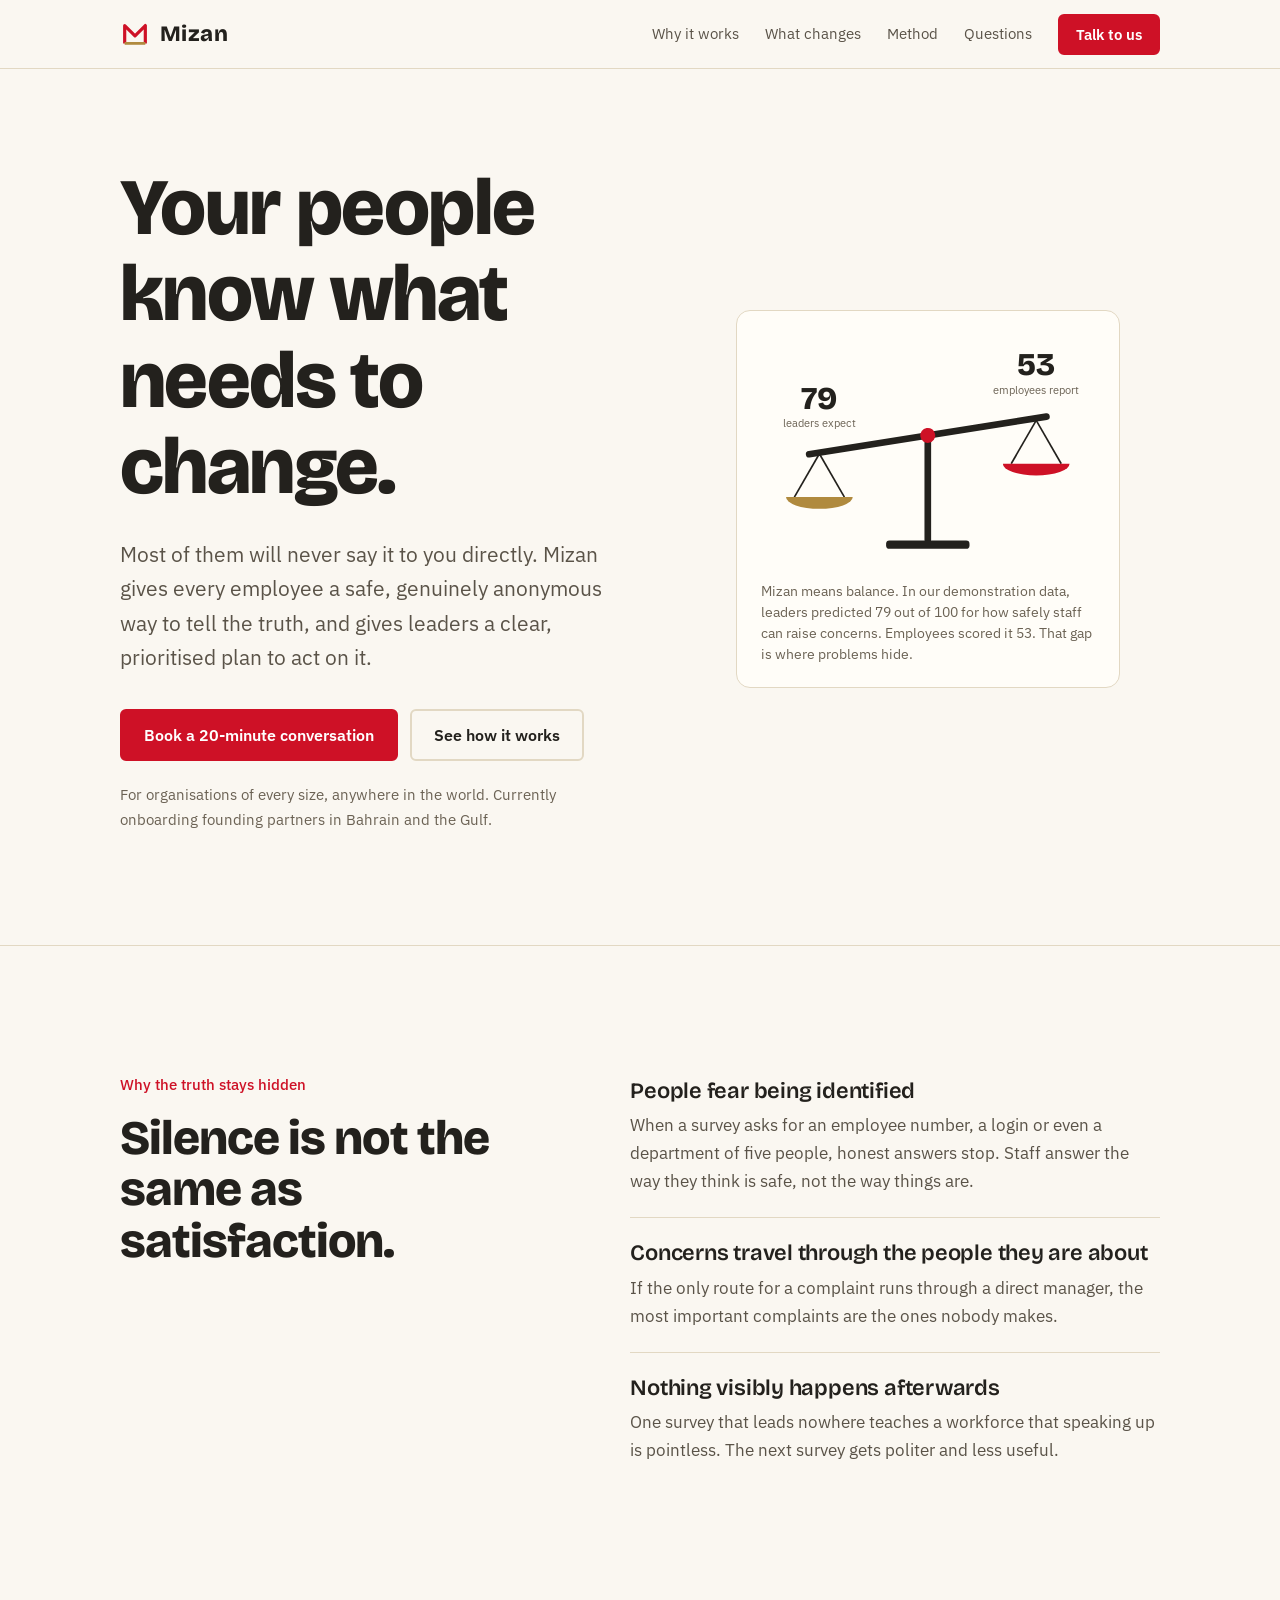
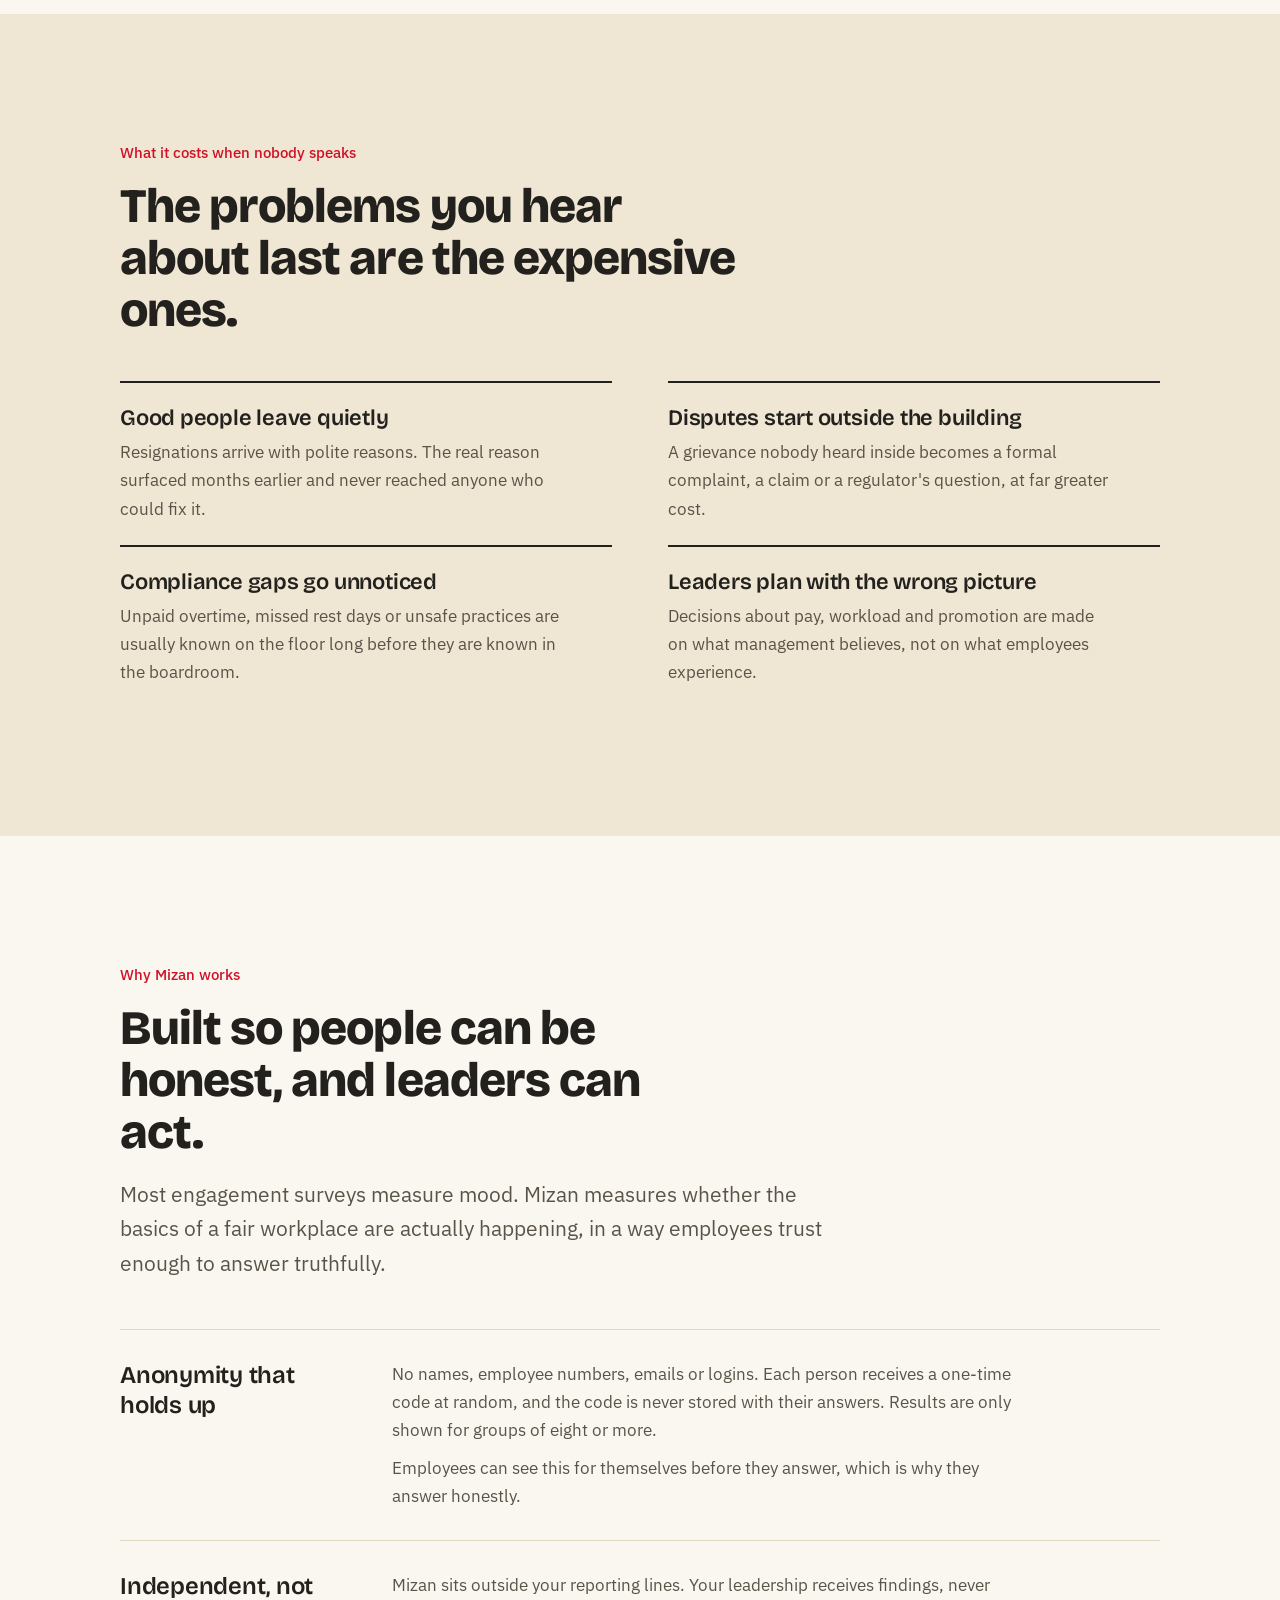
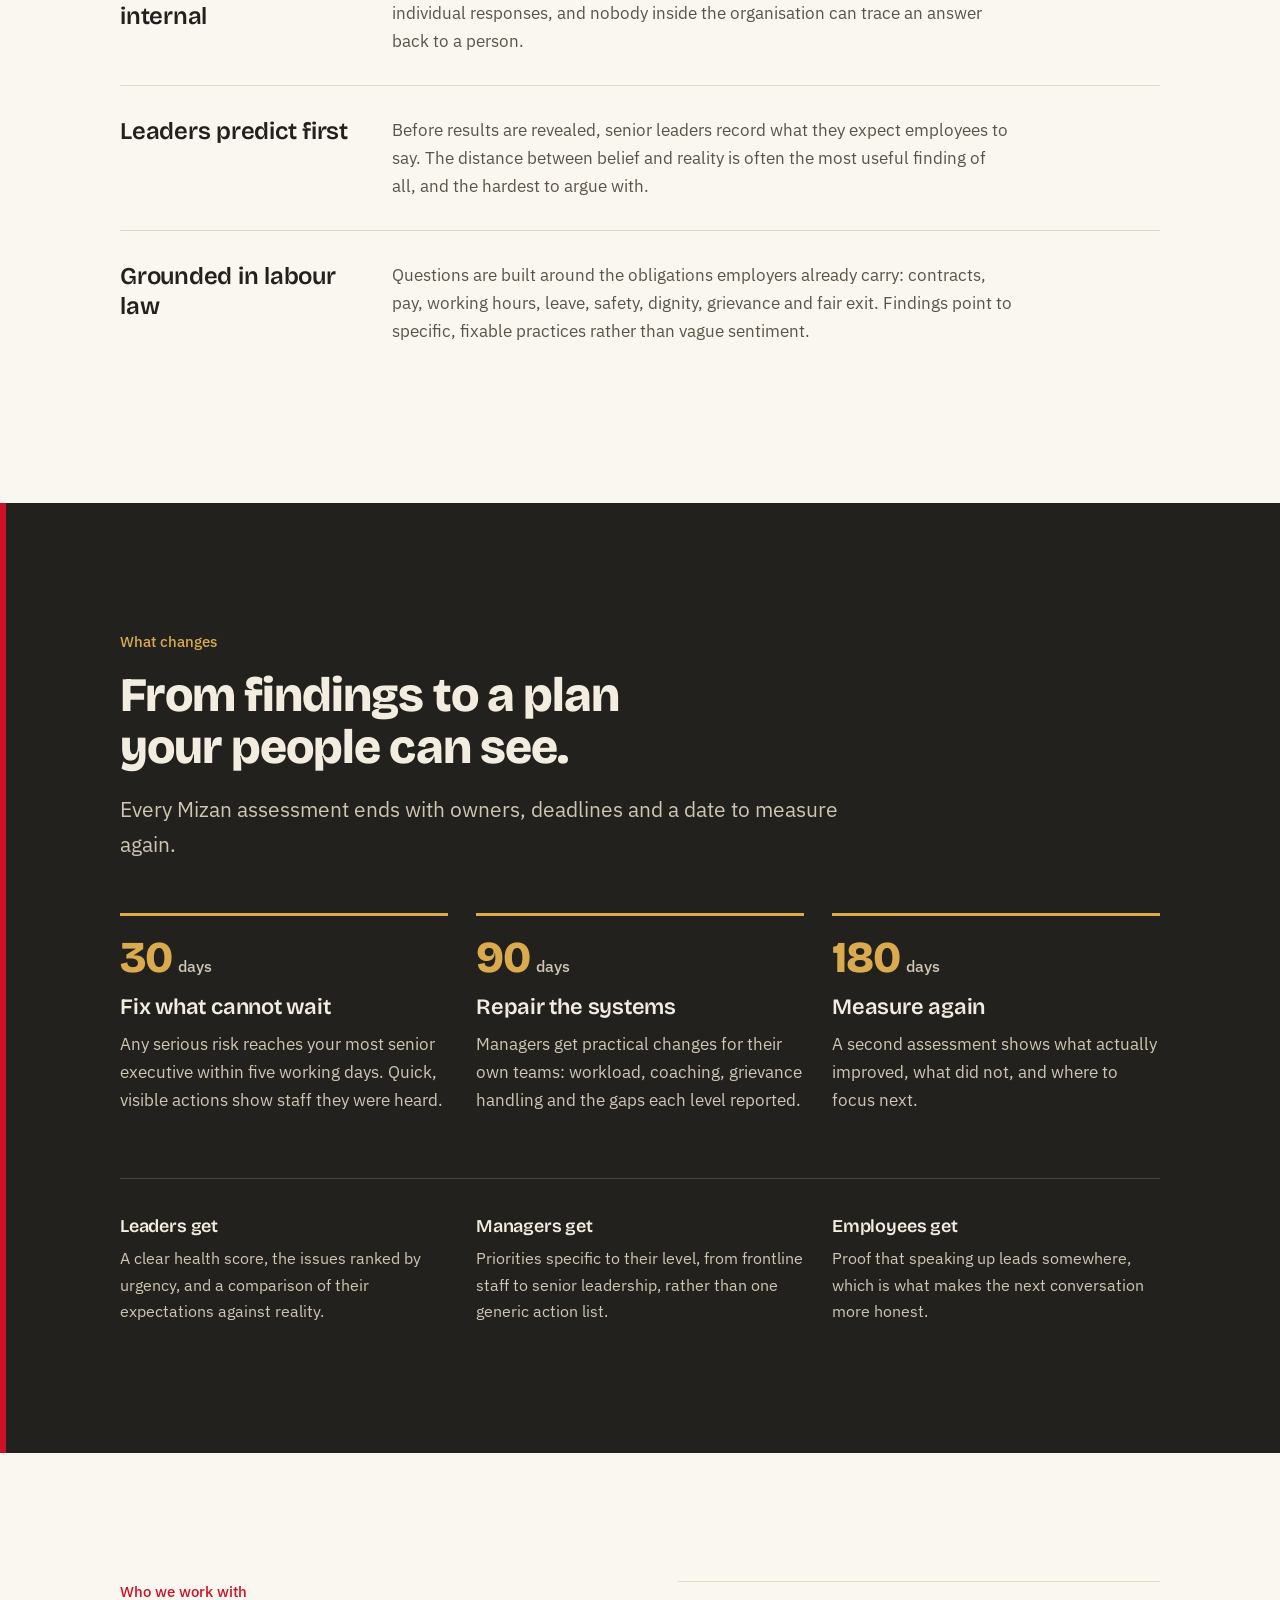
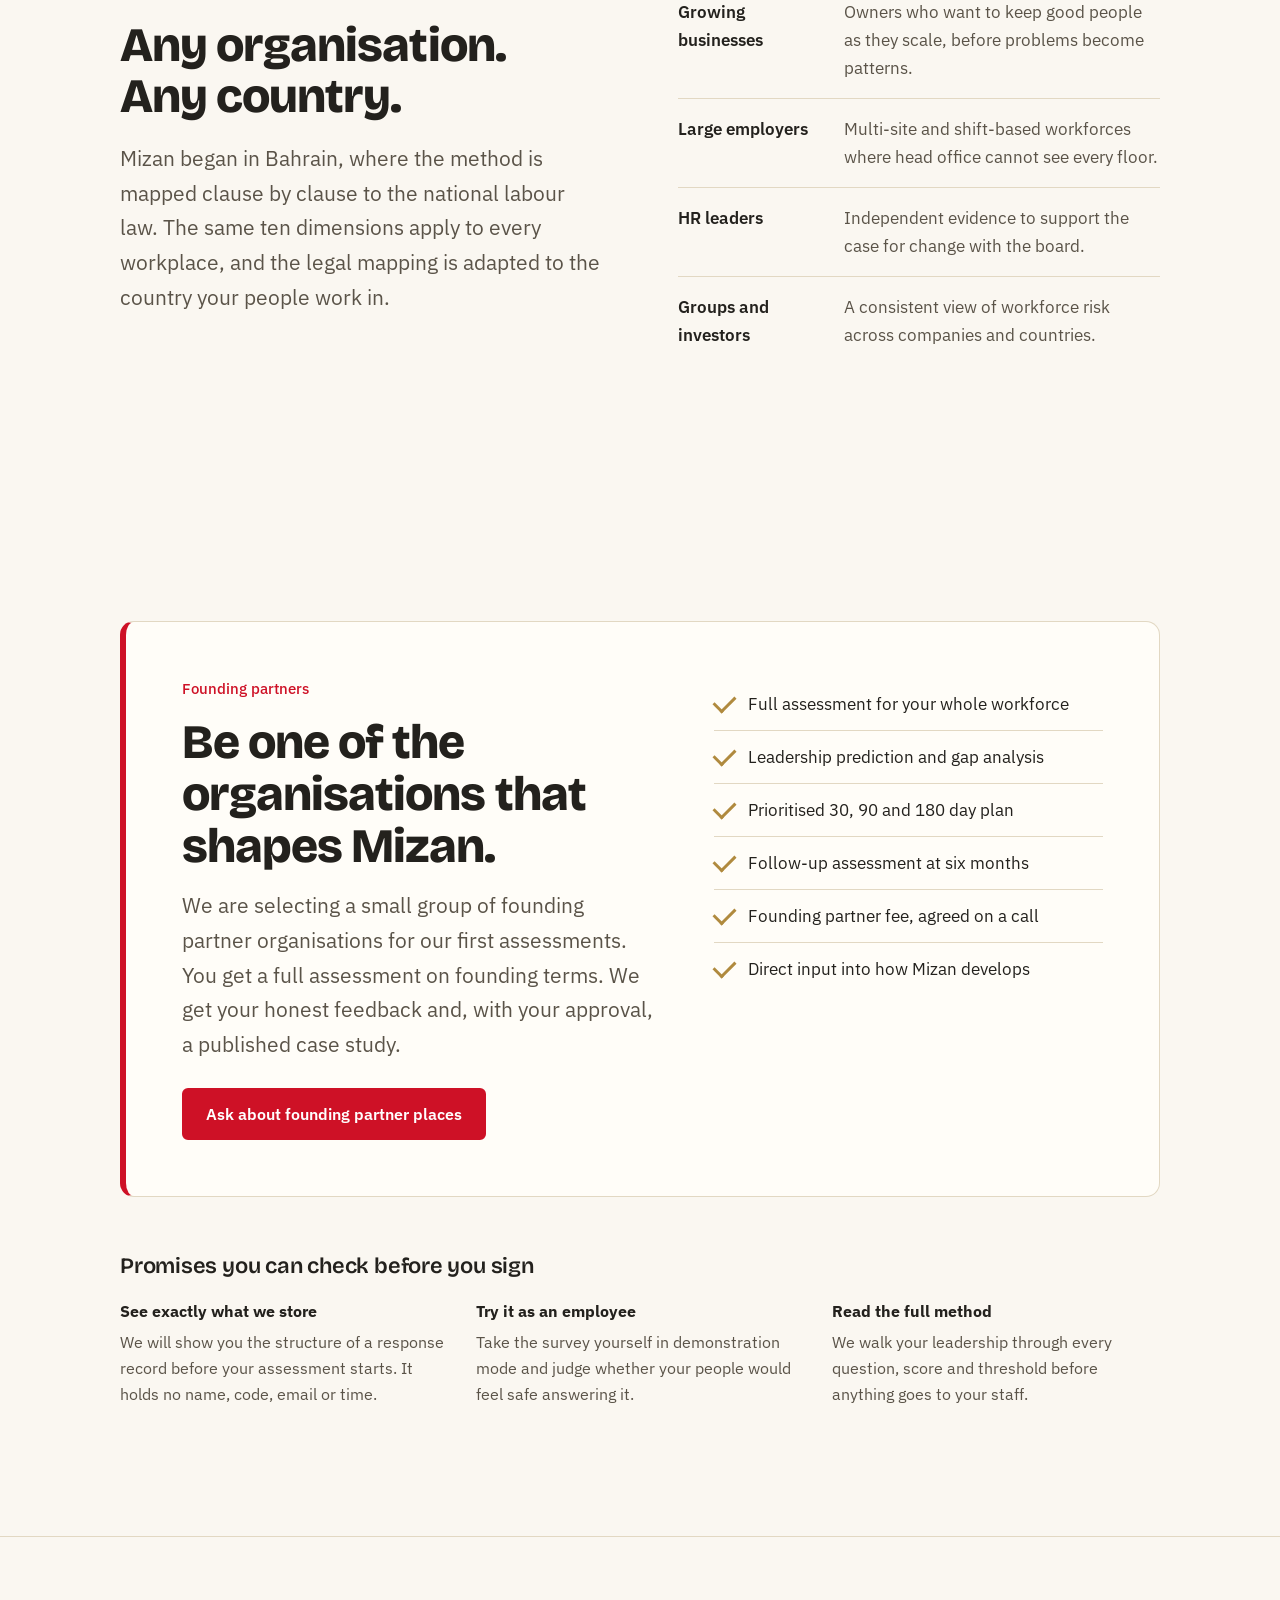
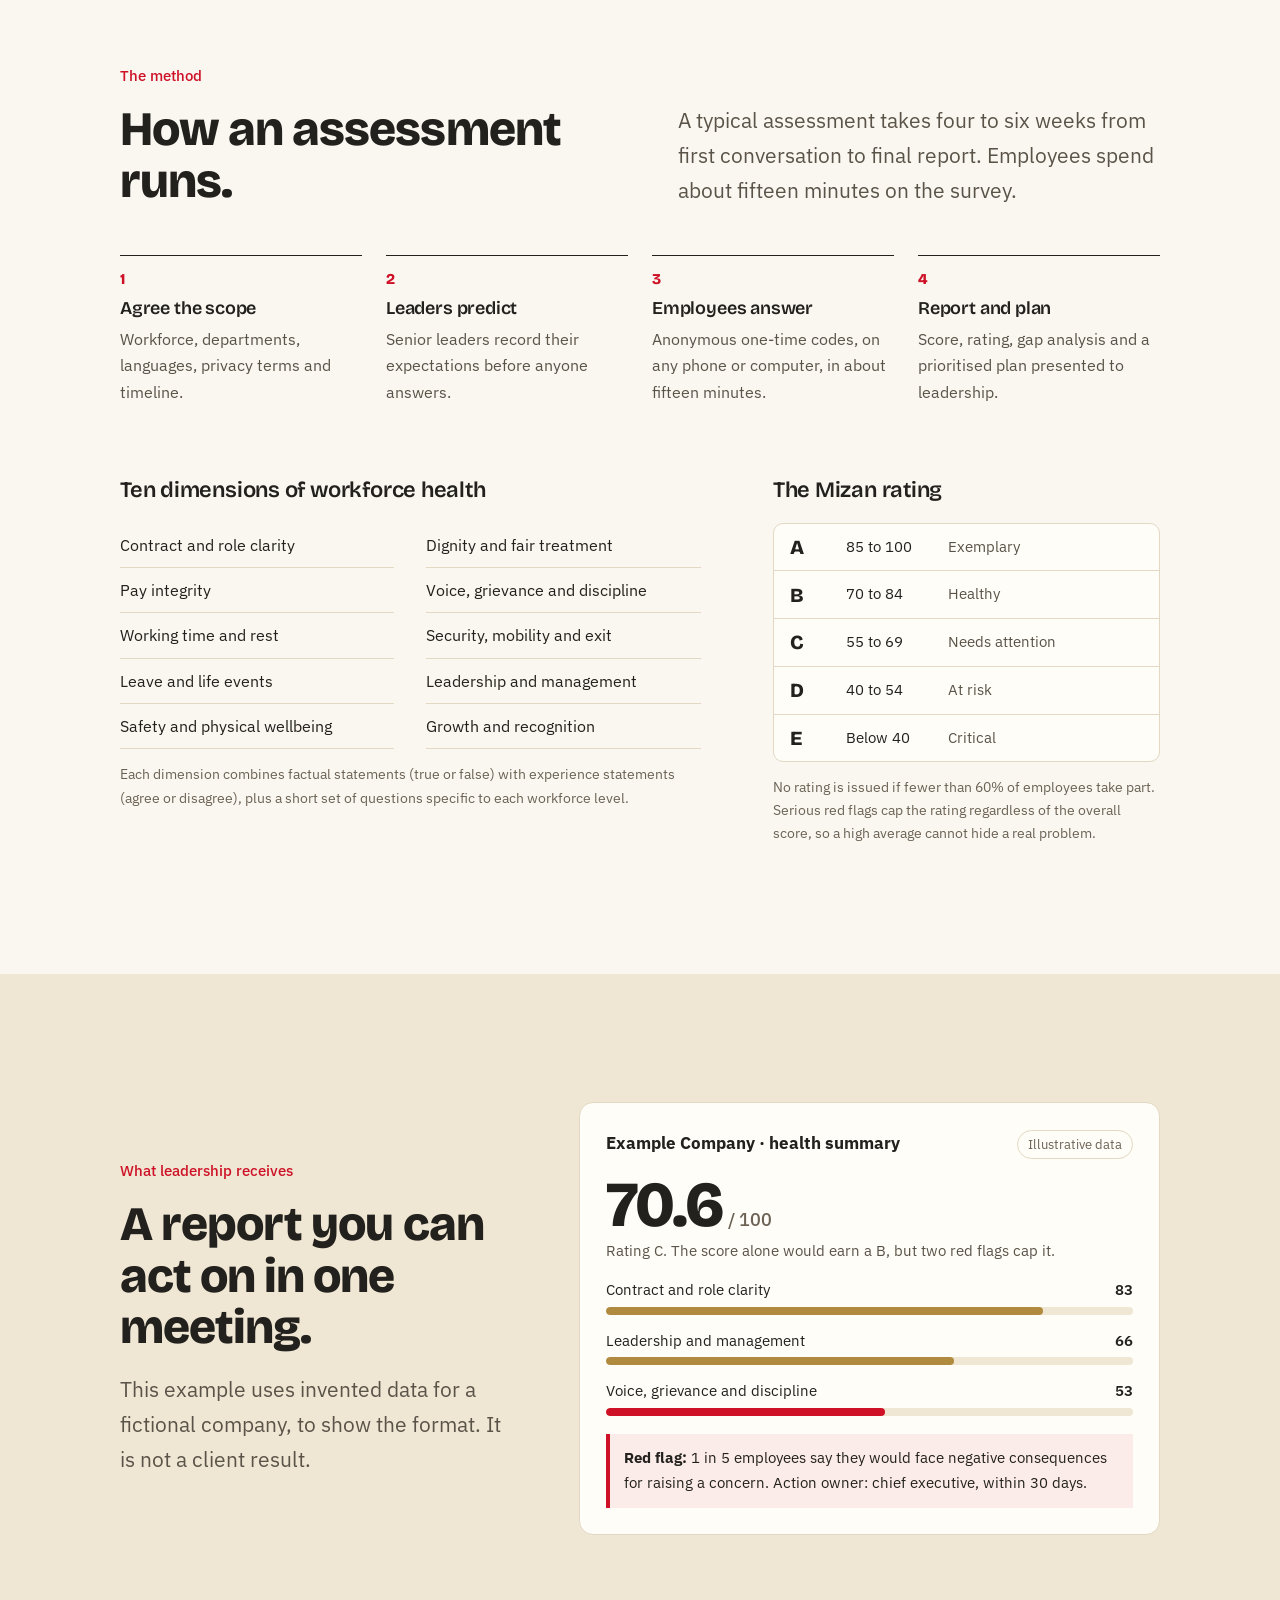
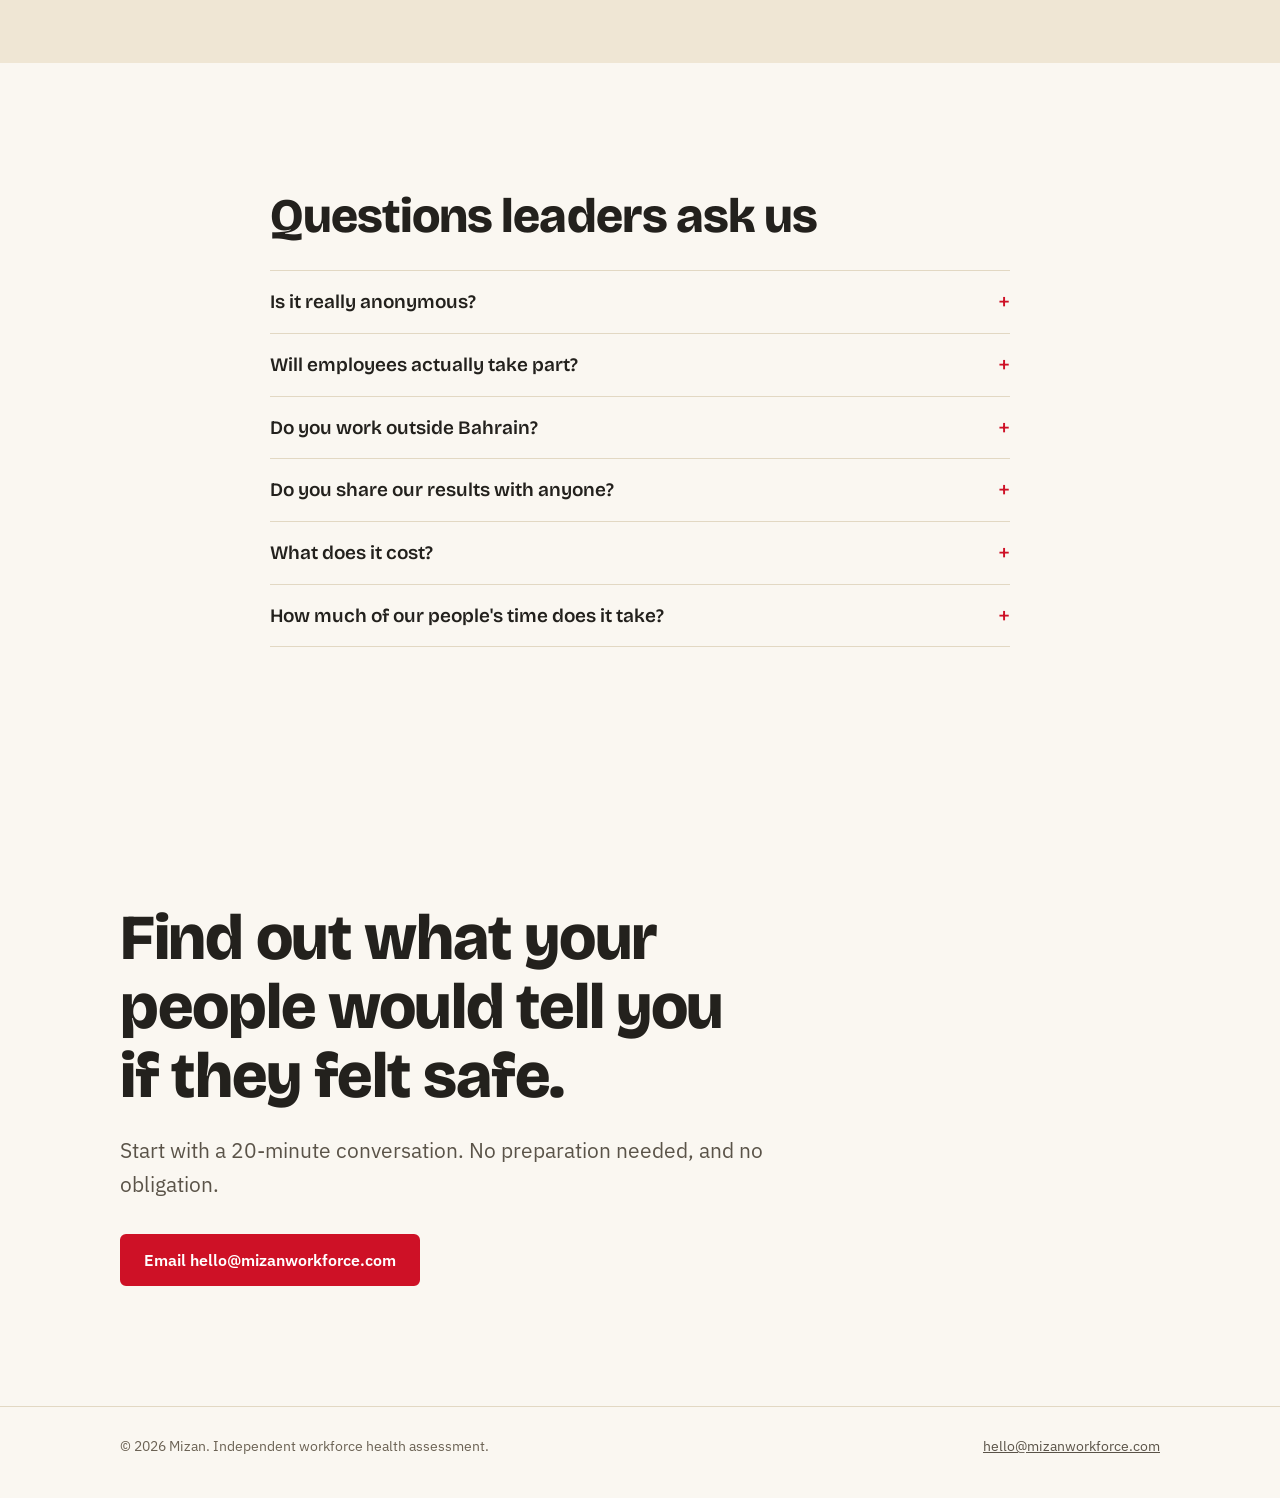
==== index.html @ f20f327a "Rebuild homepage: story first, method last, global positioning, founding partner programme Co-Author" ====
<!doctype html>
<html lang="en">
<head>
<meta charset="utf-8">
<meta name="viewport" content="width=device-width, initial-scale=1">
<title>Mizan · Workforce health, measured honestly</title>
<meta name="description" content="Mizan is an independent workforce health diagnostic. Employees speak anonymously, leaders see the gap between what they believe and what their people experience, and every finding comes with a 30, 90 and 180 day plan.">
<meta property="og:title" content="Mizan · Workforce health, measured honestly">
<meta property="og:description" content="Your people know what needs to change. Mizan gives them a safe way to say it, and gives leaders a clear plan to act on it.">
<meta property="og:type" content="website">
<meta property="og:url" content="https://mizanworkforce.com/">
<link rel="icon" href="data:image/svg+xml,%3Csvg xmlns='http://www.w3.org/2000/svg' viewBox='0 0 32 32'%3E%3Crect width='32' height='32' rx='7' fill='%23FAF7F1'/%3E%3Cpath d='M7 23V9l9 9 9-9v14' stroke='%23CE1126' stroke-width='3' fill='none'/%3E%3C/svg%3E">
<link rel="preconnect" href="https://fonts.googleapis.com">
<link rel="preconnect" href="https://fonts.gstatic.com" crossorigin>
<link href="https://fonts.googleapis.com/css2?family=Bricolage+Grotesque:opsz,wght@12..96,400;12..96,600;12..96,800&family=IBM+Plex+Sans:ital,wght@0,400;0,500;0,600;1,400&display=swap" rel="stylesheet">
<style>
:root{
  --bg:#FAF7F1; --surface:#FFFDF8; --beige:#EFE6D4; --line:#E2D8C3;
  --ink:#23211D; --ink-2:#5A5348; --muted:#6B6254;
  --red:#CE1126; --gold:#B08A3E; --gold-hi:#D9AA4E; --night:#23211D; --night-ink:#F3EDE1;
  --display:"Bricolage Grotesque",system-ui,sans-serif; --text:"IBM Plex Sans",system-ui,sans-serif;
  --wrap:1120px; --gut:clamp(16px,4vw,40px);
}
@media (prefers-color-scheme:dark){:root:not([data-theme="light"]){
  --bg:#171512; --surface:#211E19; --beige:#2B2720; --line:#3A352C;
  --ink:#EFE9DD; --ink-2:#C9C0AF; --muted:#A79F90; --red:#EA5A63; --night:#0F0E0C;
}}
:root[data-theme="dark"]{--bg:#171512;--surface:#211E19;--beige:#2B2720;--line:#3A352C;--ink:#EFE9DD;--ink-2:#C9C0AF;--muted:#A79F90;--red:#EA5A63;--night:#0F0E0C}
*{box-sizing:border-box}
html{scroll-behavior:smooth}
@media (prefers-reduced-motion:reduce){html{scroll-behavior:auto}}
body{margin:0;background:var(--bg);color:var(--ink);font:400 17px/1.65 var(--text);-webkit-font-smoothing:antialiased}
a{color:inherit}
:focus-visible{outline:3px solid var(--gold);outline-offset:3px;border-radius:3px}
.wrap{max-width:var(--wrap);margin:0 auto;padding:0 var(--gut)}
h1,h2,h3{font-family:var(--display);font-weight:800;letter-spacing:-.02em;line-height:1.08;margin:0}
h2{font-size:clamp(30px,4.4vw,48px);max-width:18ch}
h3{font-size:22px;font-weight:600;letter-spacing:-.01em;line-height:1.25}
p{margin:0}
.lede{font-size:clamp(18px,2vw,21px);color:var(--ink-2);max-width:56ch}
.btn{display:inline-block;font:600 16px/1 var(--text);padding:16px 22px;border-radius:6px;text-decoration:none;border:2px solid var(--red);background:var(--red);color:#fff}
.btn:hover{filter:brightness(.92)}
.btn.ghost{background:transparent;color:var(--ink);border-color:var(--line)}
.btn.ghost:hover{border-color:var(--ink);filter:none}
section{padding:clamp(72px,10vw,128px) 0}
.kicker{font:500 15px/1.4 var(--text);color:var(--red);margin-bottom:18px}

/* header */
header{position:sticky;top:0;z-index:5;background:color-mix(in srgb,var(--bg) 92%,transparent);backdrop-filter:blur(8px);border-bottom:1px solid var(--line)}
header .wrap{display:flex;align-items:center;justify-content:space-between;height:68px;gap:16px}
.brand{display:flex;align-items:center;gap:10px;text-decoration:none;font:800 22px/1 var(--display);letter-spacing:.02em}
.brand svg{width:30px;height:30px}
nav{display:flex;gap:26px;align-items:center}
nav a{text-decoration:none;color:var(--ink-2);font-size:15px}
nav a:hover{color:var(--ink)}
nav .btn{padding:11px 16px;font-size:15px;color:#fff}
@media (max-width:820px){nav a:not(.btn){display:none}}

/* hero */
.hero{padding:clamp(56px,8vw,96px) 0 clamp(64px,9vw,112px)}
.hero .wrap{display:grid;grid-template-columns:1.05fr .95fr;gap:clamp(32px,5vw,64px);align-items:center}
.hero h1{font-size:clamp(42px,6.6vw,80px);max-width:12ch}
.hero .lede{margin:26px 0 34px}
.hero .ctas{display:flex;gap:12px;flex-wrap:wrap}
.hero .note{margin-top:22px;font-size:15px;color:var(--muted)}
@media (max-width:900px){.hero .wrap{grid-template-columns:1fr}}

.scale{background:var(--surface);border:1px solid var(--line);border-radius:14px;padding:26px 24px 22px}
.scale svg{width:100%;height:auto;display:block}
.scale figcaption{font-size:14px;color:var(--muted);margin-top:14px;line-height:1.5}
.beam{transform-origin:200px 92px;transform:rotate(0deg);transition:transform 1.6s cubic-bezier(.3,1.4,.5,1) .5s}
.tilted .beam{transform:rotate(-9deg)}
.pan-l{transition:transform 1.6s cubic-bezier(.3,1.4,.5,1) .5s}
.pan-r{transition:transform 1.6s cubic-bezier(.3,1.4,.5,1) .5s}
.tilted .pan-l{transform:translateY(20px)}
.tilted .pan-r{transform:translateY(-20px)}
@media (prefers-reduced-motion:reduce){.beam,.pan-l,.pan-r{transition:none}}
.svg-ink{fill:var(--ink)} .svg-line{stroke:var(--ink)} .svg-muted{fill:var(--muted)}
.svg-gold{fill:var(--gold)} .svg-red{fill:var(--red)}

/* silence */
.silence{border-top:1px solid var(--line)}
.silence .wrap{display:grid;grid-template-columns:.9fr 1.1fr;gap:clamp(32px,6vw,80px)}
.reasons{list-style:none;margin:0;padding:0}
.reasons li{padding:22px 0;border-top:1px solid var(--line)}
.reasons li:first-child{border-top:0;padding-top:4px}
.reasons h3{margin-bottom:6px}
.reasons p{color:var(--ink-2)}
@media (max-width:820px){.silence .wrap{grid-template-columns:1fr}}

/* cost */
.cost{background:var(--beige)}
.cost h2{max-width:20ch}
.cost .grid{display:grid;grid-template-columns:repeat(2,1fr);gap:0 56px;margin-top:44px}
.cost .item{padding:22px 0;border-top:2px solid var(--ink)}
.cost .item p{color:var(--ink-2);margin-top:6px;max-width:44ch}
@media (max-width:720px){.cost .grid{grid-template-columns:1fr}}

/* why */
.why h2{margin-bottom:18px}
.pillars{margin-top:48px;display:grid;gap:0}
.pillar{display:grid;grid-template-columns:240px 1fr;gap:32px;padding:30px 0;border-top:1px solid var(--line)}
.pillar h3{font-size:24px}
.pillar p{color:var(--ink-2);max-width:62ch}
.pillar p+p{margin-top:10px}
@media (max-width:720px){.pillar{grid-template-columns:1fr;gap:8px}}

/* change timeline */
.change{background:var(--night);color:var(--night-ink);position:relative}
.change::before{content:"";position:absolute;left:0;top:0;bottom:0;width:6px;background:var(--red)}
.change .kicker{color:var(--gold-hi)}
.change .lede{color:#CFC6B5;margin-top:18px}
.timeline{list-style:none;margin:52px 0 0;padding:0;display:grid;grid-template-columns:repeat(3,1fr);gap:28px;counter-reset:t}
.timeline li{border-top:3px solid var(--gold-hi);padding-top:20px}
.timeline .when{font:800 44px/1 var(--display);color:var(--gold-hi);letter-spacing:-.02em}
.timeline .when small{font:500 16px var(--text);color:#CFC6B5;margin-left:6px;letter-spacing:0}
.timeline h3{color:var(--night-ink);margin:14px 0 8px}
.timeline p{color:#CFC6B5}
@media (max-width:820px){.timeline{grid-template-columns:1fr}}
.gets{display:grid;grid-template-columns:repeat(3,1fr);gap:28px;margin-top:64px;padding-top:36px;border-top:1px solid #4A443A}
.gets h3{font-size:18px;color:var(--night-ink);margin-bottom:8px}
.gets p{color:#CFC6B5;font-size:16px}
@media (max-width:820px){.gets{grid-template-columns:1fr}}

/* anywhere */
.anywhere .wrap{display:grid;grid-template-columns:1fr 1fr;gap:clamp(32px,6vw,80px);align-items:start}
.anywhere ul{margin:0;padding:0;list-style:none}
.anywhere li{padding:16px 0;border-top:1px solid var(--line);display:flex;gap:16px}
.anywhere li b{min-width:150px;font-weight:600}
.anywhere li span{color:var(--ink-2)}
@media (max-width:820px){.anywhere .wrap{grid-template-columns:1fr}.anywhere li{flex-direction:column;gap:2px}}

/* founding partners */
.partners .panel{background:var(--surface);border:1px solid var(--line);border-left:6px solid var(--red);border-radius:14px;padding:clamp(28px,5vw,56px);display:grid;grid-template-columns:1.1fr .9fr;gap:clamp(28px,5vw,56px)}
.partners h2{max-width:16ch}
.partners .lede{margin-top:16px}
.checks{list-style:none;margin:0;padding:0}
.checks li{padding:12px 0 12px 34px;position:relative;border-top:1px solid var(--line)}
.checks li:first-child{border-top:0}
.checks li::before{content:"";position:absolute;left:0;top:17px;width:18px;height:10px;border-left:3px solid var(--gold);border-bottom:3px solid var(--gold);transform:rotate(-45deg)}
.partners .cta{margin-top:26px}
@media (max-width:820px){.partners .panel{grid-template-columns:1fr}}
.verify{margin-top:56px}
.verify h3{margin-bottom:18px}
.verify .grid{display:grid;grid-template-columns:repeat(3,1fr);gap:28px}
.verify p{color:var(--ink-2);font-size:16px}
.verify b{display:block;color:var(--ink);margin-bottom:4px}
@media (max-width:820px){.verify .grid{grid-template-columns:1fr}}

/* method */
.method{border-top:1px solid var(--line)}
.method .intro{display:grid;grid-template-columns:1fr 1fr;gap:clamp(32px,6vw,80px);align-items:end}
@media (max-width:820px){.method .intro{grid-template-columns:1fr}}
.steps{list-style:none;margin:48px 0 0;padding:0;display:grid;grid-template-columns:repeat(4,1fr);gap:24px;counter-reset:s}
.steps li{counter-increment:s;padding-top:16px;border-top:1px solid var(--ink)}
.steps li::before{content:counter(s);font:800 15px/1 var(--display);color:var(--red);display:block;margin-bottom:10px}
.steps h3{font-size:18px;margin-bottom:6px}
.steps p{font-size:16px;color:var(--ink-2)}
@media (max-width:820px){.steps{grid-template-columns:1fr 1fr}}
@media (max-width:520px){.steps{grid-template-columns:1fr}}
.detail{display:grid;grid-template-columns:1.2fr .8fr;gap:clamp(32px,6vw,72px);margin-top:72px}
@media (max-width:820px){.detail{grid-template-columns:1fr}}
.dims{columns:2;column-gap:32px;margin:18px 0 0;padding:0;list-style:none}
.dims li{break-inside:avoid;padding:9px 0;border-bottom:1px solid var(--line);font-size:16px}
@media (max-width:520px){.dims{columns:1}}
.bands{margin-top:18px;border:1px solid var(--line);border-radius:10px;overflow:hidden;background:var(--surface)}
.band{display:grid;grid-template-columns:44px 90px 1fr;align-items:center;gap:12px;padding:11px 16px;border-top:1px solid var(--line);font-size:15px}
.band:first-child{border-top:0}
.band b{font:800 20px/1 var(--display)}
.band span:last-child{color:var(--ink-2)}
.fine{font-size:14px;color:var(--muted);margin-top:14px}

/* sample report */
.sample{background:var(--beige)}
.sample .wrap{display:grid;grid-template-columns:.8fr 1.2fr;gap:clamp(32px,6vw,72px);align-items:center}
@media (max-width:820px){.sample .wrap{grid-template-columns:1fr}}
.report{background:var(--surface);border:1px solid var(--line);border-radius:14px;padding:26px}
.report header{all:unset;display:flex;justify-content:space-between;align-items:baseline;gap:12px;flex-wrap:wrap}
.tag{font-size:13px;color:var(--muted);border:1px solid var(--line);border-radius:20px;padding:3px 10px}
.score{font:800 64px/1 var(--display);margin:14px 0 2px;letter-spacing:-.03em}
.score small{font:500 18px var(--text);color:var(--muted);letter-spacing:0}
.rating{font-size:15px;color:var(--ink-2)}
.row{display:grid;grid-template-columns:1fr 44px;gap:4px 12px;margin-top:14px;font-size:15px}
.track{grid-column:1/-1;height:8px;background:var(--beige);border-radius:4px;overflow:hidden}
.track i{display:block;height:100%;background:var(--gold);border-radius:4px}
.track i.risk{background:var(--red)}
.row .v{text-align:right;font-weight:600}
.flag{margin-top:18px;padding:12px 14px;border-left:4px solid var(--red);background:color-mix(in srgb,var(--red) 7%,transparent);font-size:15px}

/* faq */
.faq .wrap{max-width:820px}
.faq h2{margin-bottom:28px}
details{border-top:1px solid var(--line);padding:18px 0}
details:last-of-type{border-bottom:1px solid var(--line)}
summary{cursor:pointer;font:600 19px/1.35 var(--display);list-style:none;display:flex;justify-content:space-between;gap:16px}
summary::-webkit-details-marker{display:none}
summary::after{content:"+";font-weight:400;color:var(--red);font-size:24px;line-height:1}
details[open] summary::after{content:"−"}
details p{margin-top:10px;color:var(--ink-2);max-width:66ch}

/* closing */
.closing{text-align:left;padding-bottom:clamp(80px,10vw,120px)}
.closing h2{font-size:clamp(34px,5.4vw,64px);max-width:16ch}
.closing .lede{margin:22px 0 32px}
footer{border-top:1px solid var(--line);padding:28px 0 40px;font-size:14px;color:var(--muted)}
footer .wrap{display:flex;justify-content:space-between;gap:16px;flex-wrap:wrap}
footer a{color:var(--ink-2)}
</style>
</head>
<body>

<header>
  <div class="wrap">
    <a class="brand" href="#top" aria-label="Mizan home">
      <svg viewBox="0 0 32 32" aria-hidden="true"><path d="M5 26V7l11 11L27 7v19" stroke="var(--red)" stroke-width="3.4" fill="none" stroke-linejoin="round"/><path d="M5 26h22" stroke="var(--gold)" stroke-width="3"/></svg>
      Mizan
    </a>
    <nav aria-label="Main">
      <a href="#why">Why it works</a>
      <a href="#change">What changes</a>
      <a href="#method">Method</a>
      <a href="#faq">Questions</a>
      <a class="btn" href="mailto:hello@mizanworkforce.com?subject=Conversation%20about%20Mizan">Talk to us</a>
    </nav>
  </div>
</header>

<main id="top">

<section class="hero">
  <div class="wrap">
    <div>
      <h1>Your people know what needs to change.</h1>
      <p class="lede">Most of them will never say it to you directly. Mizan gives every employee a safe, genuinely anonymous way to tell the truth, and gives leaders a clear, prioritised plan to act on it.</p>
      <div class="ctas">
        <a class="btn" href="mailto:hello@mizanworkforce.com?subject=Conversation%20about%20Mizan">Book a 20-minute conversation</a>
        <a class="btn ghost" href="#why">See how it works</a>
      </div>
      <p class="note">For organisations of every size, anywhere in the world. Currently onboarding founding partners in Bahrain and the Gulf.</p>
    </div>
    <figure class="scale" id="scale">
      <svg viewBox="0 -26 400 276" role="img" aria-labelledby="scale-t">
        <title id="scale-t">A balance scale. Leaders expect a score of 79 for employee voice; employees report 53.</title>
        <rect x="196" y="92" width="8" height="128" rx="3" class="svg-ink"/>
        <rect x="150" y="218" width="100" height="10" rx="4" class="svg-ink"/>
        <g class="beam">
          <rect x="52" y="88" width="296" height="8" rx="4" class="svg-ink"/>
          <circle cx="200" cy="92" r="9" class="svg-red"/>
        </g>
        <g class="pan-l">
          <line x1="70" y1="94" x2="40" y2="146" class="svg-line" stroke-width="2"/>
          <line x1="70" y1="94" x2="100" y2="146" class="svg-line" stroke-width="2"/>
          <path d="M30 146h80a40 14 0 0 1-80 0z" class="svg-gold"/>
          <text x="70" y="40" text-anchor="middle" font-family="Bricolage Grotesque, sans-serif" font-weight="800" font-size="38" class="svg-ink">79</text>
          <text x="70" y="62" text-anchor="middle" font-family="IBM Plex Sans, sans-serif" font-size="13" class="svg-muted">leaders expect</text>
        </g>
        <g class="pan-r">
          <line x1="330" y1="94" x2="300" y2="146" class="svg-line" stroke-width="2"/>
          <line x1="330" y1="94" x2="360" y2="146" class="svg-line" stroke-width="2"/>
          <path d="M290 146h80a40 14 0 0 1-80 0z" class="svg-red"/>
          <text x="330" y="40" text-anchor="middle" font-family="Bricolage Grotesque, sans-serif" font-weight="800" font-size="38" class="svg-ink">53</text>
          <text x="330" y="62" text-anchor="middle" font-family="IBM Plex Sans, sans-serif" font-size="13" class="svg-muted">employees report</text>
        </g>
      </svg>
      <figcaption>Mizan means balance. In our demonstration data, leaders predicted 79 out of 100 for how safely staff can raise concerns. Employees scored it 53. That gap is where problems hide.</figcaption>
    </figure>
  </div>
</section>

<section class="silence">
  <div class="wrap">
    <div>
      <p class="kicker">Why the truth stays hidden</p>
      <h2>Silence is not the same as satisfaction.</h2>
    </div>
    <ul class="reasons">
      <li><h3>People fear being identified</h3><p>When a survey asks for an employee number, a login or even a department of five people, honest answers stop. Staff answer the way they think is safe, not the way things are.</p></li>
      <li><h3>Concerns travel through the people they are about</h3><p>If the only route for a complaint runs through a direct manager, the most important complaints are the ones nobody makes.</p></li>
      <li><h3>Nothing visibly happens afterwards</h3><p>One survey that leads nowhere teaches a workforce that speaking up is pointless. The next survey gets politer and less useful.</p></li>
    </ul>
  </div>
</section>

<section class="cost">
  <div class="wrap">
    <p class="kicker">What it costs when nobody speaks</p>
    <h2>The problems you hear about last are the expensive ones.</h2>
    <div class="grid">
      <div class="item"><h3>Good people leave quietly</h3><p>Resignations arrive with polite reasons. The real reason surfaced months earlier and never reached anyone who could fix it.</p></div>
      <div class="item"><h3>Disputes start outside the building</h3><p>A grievance nobody heard inside becomes a formal complaint, a claim or a regulator's question, at far greater cost.</p></div>
      <div class="item"><h3>Compliance gaps go unnoticed</h3><p>Unpaid overtime, missed rest days or unsafe practices are usually known on the floor long before they are known in the boardroom.</p></div>
      <div class="item"><h3>Leaders plan with the wrong picture</h3><p>Decisions about pay, workload and promotion are made on what management believes, not on what employees experience.</p></div>
    </div>
  </div>
</section>

<section class="why" id="why">
  <div class="wrap">
    <p class="kicker">Why Mizan works</p>
    <h2>Built so people can be honest, and leaders can act.</h2>
    <p class="lede">Most engagement surveys measure mood. Mizan measures whether the basics of a fair workplace are actually happening, in a way employees trust enough to answer truthfully.</p>
    <div class="pillars">
      <div class="pillar"><h3>Anonymity that holds up</h3><div><p>No names, employee numbers, emails or logins. Each person receives a one-time code at random, and the code is never stored with their answers. Results are only shown for groups of eight or more.</p><p>Employees can see this for themselves before they answer, which is why they answer honestly.</p></div></div>
      <div class="pillar"><h3>Independent, not internal</h3><div><p>Mizan sits outside your reporting lines. Your leadership receives findings, never individual responses, and nobody inside the organisation can trace an answer back to a person.</p></div></div>
      <div class="pillar"><h3>Leaders predict first</h3><div><p>Before results are revealed, senior leaders record what they expect employees to say. The distance between belief and reality is often the most useful finding of all, and the hardest to argue with.</p></div></div>
      <div class="pillar"><h3>Grounded in labour law</h3><div><p>Questions are built around the obligations employers already carry: contracts, pay, working hours, leave, safety, dignity, grievance and fair exit. Findings point to specific, fixable practices rather than vague sentiment.</p></div></div>
    </div>
  </div>
</section>

<section class="change" id="change">
  <div class="wrap">
    <p class="kicker">What changes</p>
    <h2>From findings to a plan your people can see.</h2>
    <p class="lede">Every Mizan assessment ends with owners, deadlines and a date to measure again.</p>
    <ol class="timeline">
      <li><div class="when">30<small>days</small></div><h3>Fix what cannot wait</h3><p>Any serious risk reaches your most senior executive within five working days. Quick, visible actions show staff they were heard.</p></li>
      <li><div class="when">90<small>days</small></div><h3>Repair the systems</h3><p>Managers get practical changes for their own teams: workload, coaching, grievance handling and the gaps each level reported.</p></li>
      <li><div class="when">180<small>days</small></div><h3>Measure again</h3><p>A second assessment shows what actually improved, what did not, and where to focus next.</p></li>
    </ol>
    <div class="gets">
      <div><h3>Leaders get</h3><p>A clear health score, the issues ranked by urgency, and a comparison of their expectations against reality.</p></div>
      <div><h3>Managers get</h3><p>Priorities specific to their level, from frontline staff to senior leadership, rather than one generic action list.</p></div>
      <div><h3>Employees get</h3><p>Proof that speaking up leads somewhere, which is what makes the next conversation more honest.</p></div>
    </div>
  </div>
</section>

<section class="anywhere">
  <div class="wrap">
    <div>
      <p class="kicker">Who we work with</p>
      <h2>Any organisation. Any country.</h2>
      <p class="lede" style="margin-top:18px">Mizan began in Bahrain, where the method is mapped clause by clause to the national labour law. The same ten dimensions apply to every workplace, and the legal mapping is adapted to the country your people work in.</p>
    </div>
    <ul>
      <li><b>Growing businesses</b><span>Owners who want to keep good people as they scale, before problems become patterns.</span></li>
      <li><b>Large employers</b><span>Multi-site and shift-based workforces where head office cannot see every floor.</span></li>
      <li><b>HR leaders</b><span>Independent evidence to support the case for change with the board.</span></li>
      <li><b>Groups and investors</b><span>A consistent view of workforce risk across companies and countries.</span></li>
    </ul>
  </div>
</section>

<section class="partners" id="partners">
  <div class="wrap">
    <div class="panel">
      <div>
        <p class="kicker">Founding partners</p>
        <h2>Be one of the organisations that shapes Mizan.</h2>
        <p class="lede">We are selecting a small group of founding partner organisations for our first assessments. You get a full assessment on founding terms. We get your honest feedback and, with your approval, a published case study.</p>
        <div class="cta"><a class="btn" href="mailto:hello@mizanworkforce.com?subject=Founding%20partner%20enquiry">Ask about founding partner places</a></div>
      </div>
      <ul class="checks">
        <li>Full assessment for your whole workforce</li>
        <li>Leadership prediction and gap analysis</li>
        <li>Prioritised 30, 90 and 180 day plan</li>
        <li>Follow-up assessment at six months</li>
        <li>Founding partner fee, agreed on a call</li>
        <li>Direct input into how Mizan develops</li>
      </ul>
    </div>
    <div class="verify">
      <h3>Promises you can check before you sign</h3>
      <div class="grid">
        <p><b>See exactly what we store</b>We will show you the structure of a response record before your assessment starts. It holds no name, code, email or time.</p>
        <p><b>Try it as an employee</b>Take the survey yourself in demonstration mode and judge whether your people would feel safe answering it.</p>
        <p><b>Read the full method</b>We walk your leadership through every question, score and threshold before anything goes to your staff.</p>
      </div>
    </div>
  </div>
</section>

<section class="method" id="method">
  <div class="wrap">
    <div class="intro">
      <div>
        <p class="kicker">The method</p>
        <h2>How an assessment runs.</h2>
      </div>
      <p class="lede">A typical assessment takes four to six weeks from first conversation to final report. Employees spend about fifteen minutes on the survey.</p>
    </div>
    <ol class="steps">
      <li><h3>Agree the scope</h3><p>Workforce, departments, languages, privacy terms and timeline.</p></li>
      <li><h3>Leaders predict</h3><p>Senior leaders record their expectations before anyone answers.</p></li>
      <li><h3>Employees answer</h3><p>Anonymous one-time codes, on any phone or computer, in about fifteen minutes.</p></li>
      <li><h3>Report and plan</h3><p>Score, rating, gap analysis and a prioritised plan presented to leadership.</p></li>
    </ol>

    <div class="detail">
      <div>
        <h3>Ten dimensions of workforce health</h3>
        <ul class="dims">
          <li>Contract and role clarity</li>
          <li>Pay integrity</li>
          <li>Working time and rest</li>
          <li>Leave and life events</li>
          <li>Safety and physical wellbeing</li>
          <li>Dignity and fair treatment</li>
          <li>Voice, grievance and discipline</li>
          <li>Security, mobility and exit</li>
          <li>Leadership and management</li>
          <li>Growth and recognition</li>
        </ul>
        <p class="fine">Each dimension combines factual statements (true or false) with experience statements (agree or disagree), plus a short set of questions specific to each workforce level.</p>
      </div>
      <div>
        <h3>The Mizan rating</h3>
        <div class="bands" role="table" aria-label="Rating bands">
          <div class="band" role="row"><b role="cell">A</b><span role="cell">85 to 100</span><span role="cell">Exemplary</span></div>
          <div class="band" role="row"><b role="cell">B</b><span role="cell">70 to 84</span><span role="cell">Healthy</span></div>
          <div class="band" role="row"><b role="cell">C</b><span role="cell">55 to 69</span><span role="cell">Needs attention</span></div>
          <div class="band" role="row"><b role="cell">D</b><span role="cell">40 to 54</span><span role="cell">At risk</span></div>
          <div class="band" role="row"><b role="cell">E</b><span role="cell">Below 40</span><span role="cell">Critical</span></div>
        </div>
        <p class="fine">No rating is issued if fewer than 60% of employees take part. Serious red flags cap the rating regardless of the overall score, so a high average cannot hide a real problem.</p>
      </div>
    </div>
  </div>
</section>

<section class="sample">
  <div class="wrap">
    <div>
      <p class="kicker">What leadership receives</p>
      <h2>A report you can act on in one meeting.</h2>
      <p class="lede" style="margin-top:18px">This example uses invented data for a fictional company, to show the format. It is not a client result.</p>
    </div>
    <div class="report" aria-label="Example report summary with invented data">
      <header><b>Example Company · health summary</b><span class="tag">Illustrative data</span></header>
      <div class="score">70.6<small> / 100</small></div>
      <p class="rating">Rating C. The score alone would earn a B, but two red flags cap it.</p>
      <div class="row"><span>Contract and role clarity</span><span class="v">83</span><div class="track"><i style="width:83%"></i></div></div>
      <div class="row"><span>Leadership and management</span><span class="v">66</span><div class="track"><i style="width:66%"></i></div></div>
      <div class="row"><span>Voice, grievance and discipline</span><span class="v">53</span><div class="track"><i class="risk" style="width:53%"></i></div></div>
      <p class="flag"><b>Red flag:</b> 1 in 5 employees say they would face negative consequences for raising a concern. Action owner: chief executive, within 30 days.</p>
    </div>
  </div>
</section>

<section class="faq" id="faq">
  <div class="wrap">
    <h2>Questions leaders ask us</h2>
    <details><summary>Is it really anonymous?</summary><p>Yes. Employees receive random one-time codes, and no name, employee number, email, phone or device detail is collected. Codes are stored only in scrambled form and are never saved alongside answers. Any group smaller than eight people is combined or hidden in the report.</p></details>
    <details><summary>Will employees actually take part?</summary><p>Participation rises when people can see the protections for themselves and when leadership commits in advance to share what will change. We help you plan that announcement. A rating is only issued when at least 60% of staff respond.</p></details>
    <details><summary>Do you work outside Bahrain?</summary><p>Yes. The ten dimensions apply to any workplace. For each country we map the questions to that country's labour law, so findings stay specific and actionable.</p></details>
    <details><summary>Do you share our results with anyone?</summary><p>No. Your report belongs to your organisation. We never share an organisation's name, score or findings with any authority or third party.</p></details>
    <details><summary>What does it cost?</summary><p>Fees depend on headcount and the number of sites. Founding partners receive reduced terms. We agree the fee on a short call once we understand your workforce.</p></details>
    <details><summary>How much of our people's time does it take?</summary><p>About fifteen minutes per employee, once. Senior leaders spend a further ten minutes recording their predictions.</p></details>
  </div>
</section>

<section class="closing">
  <div class="wrap">
    <h2>Find out what your people would tell you if they felt safe.</h2>
    <p class="lede">Start with a 20-minute conversation. No preparation needed, and no obligation.</p>
    <a class="btn" href="mailto:hello@mizanworkforce.com?subject=Conversation%20about%20Mizan">Email hello@mizanworkforce.com</a>
  </div>
</section>

</main>

<footer>
  <div class="wrap">
    <span>© 2026 Mizan. Independent workforce health assessment.</span>
    <a href="mailto:hello@mizanworkforce.com">hello@mizanworkforce.com</a>
  </div>
</footer>

<script>
(function(){
  var s=document.getElementById('scale');
  if(!s)return;
  if(!('IntersectionObserver' in window)){s.classList.add('tilted');return;}
  var io=new IntersectionObserver(function(e){if(e[0].isIntersecting){s.classList.add('tilted');io.disconnect();}},{threshold:.4});
  io.observe(s);
})();
</script>
</body>
</html>
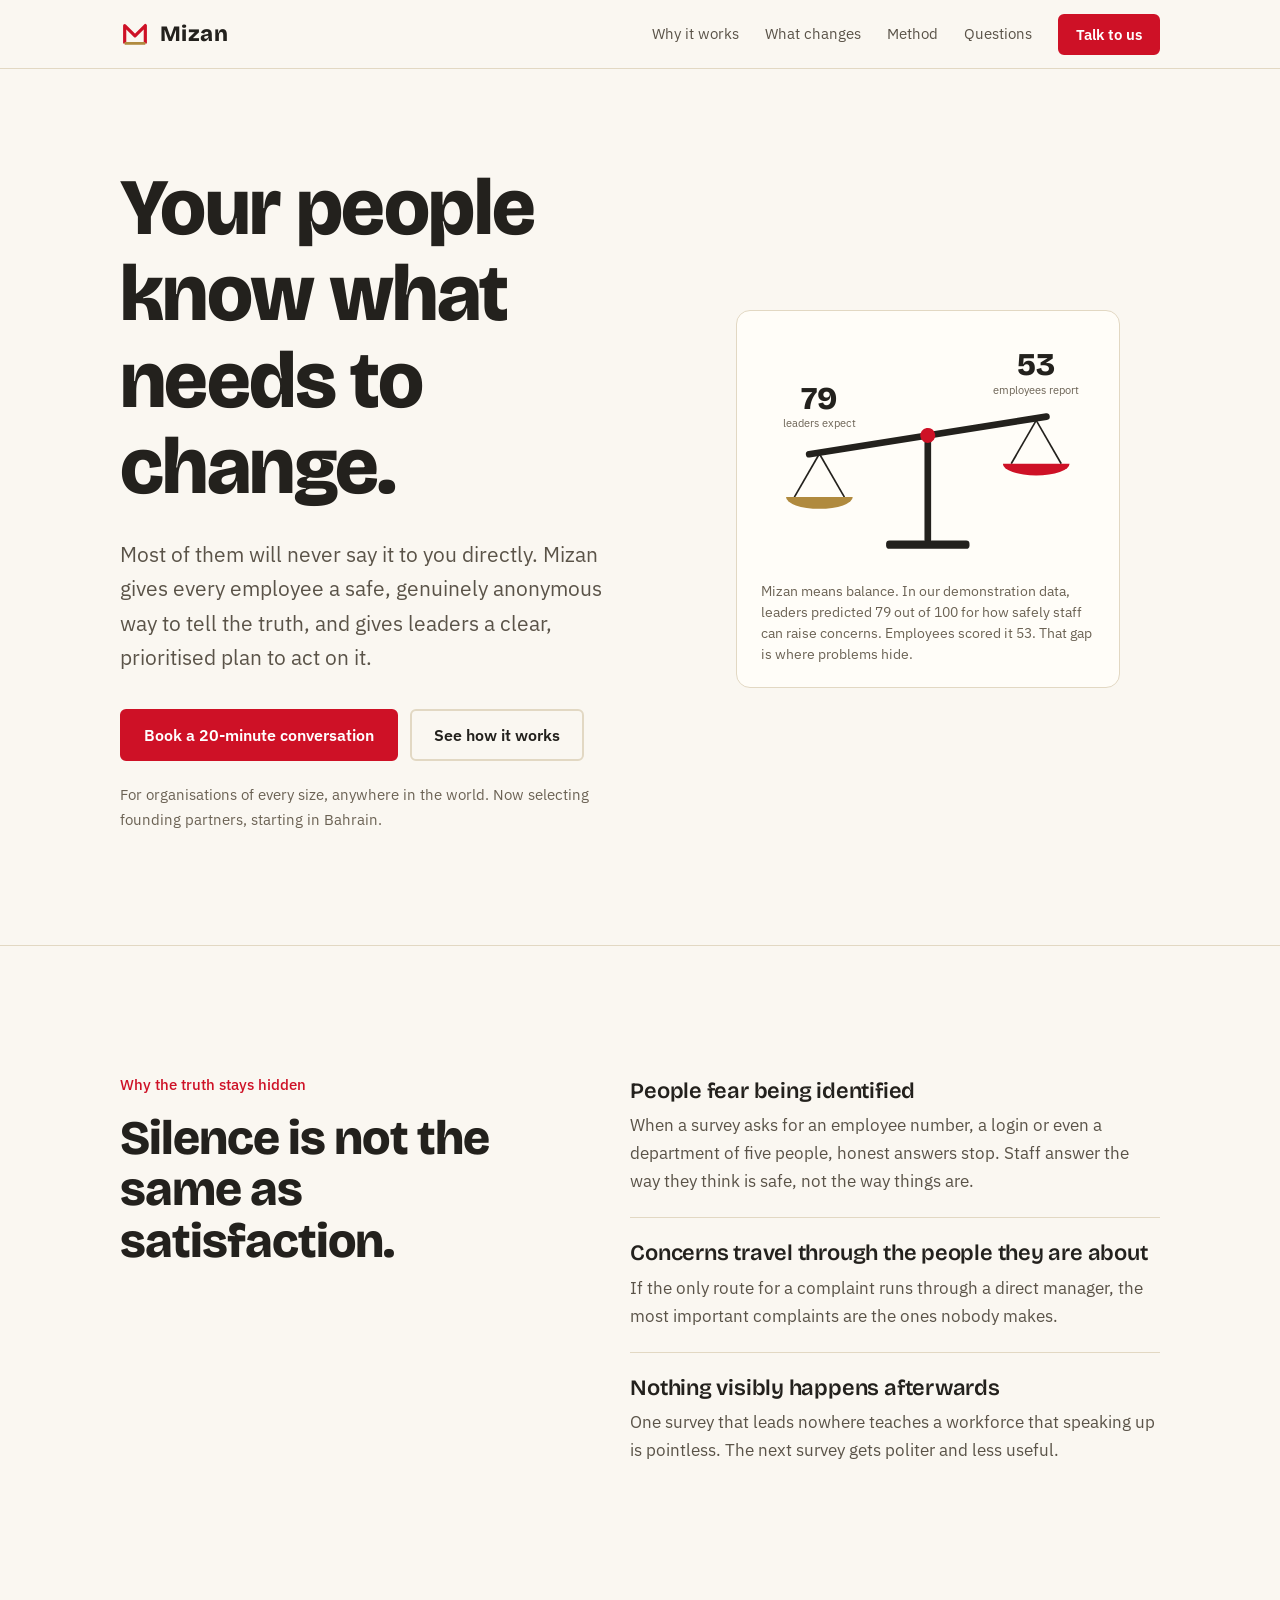
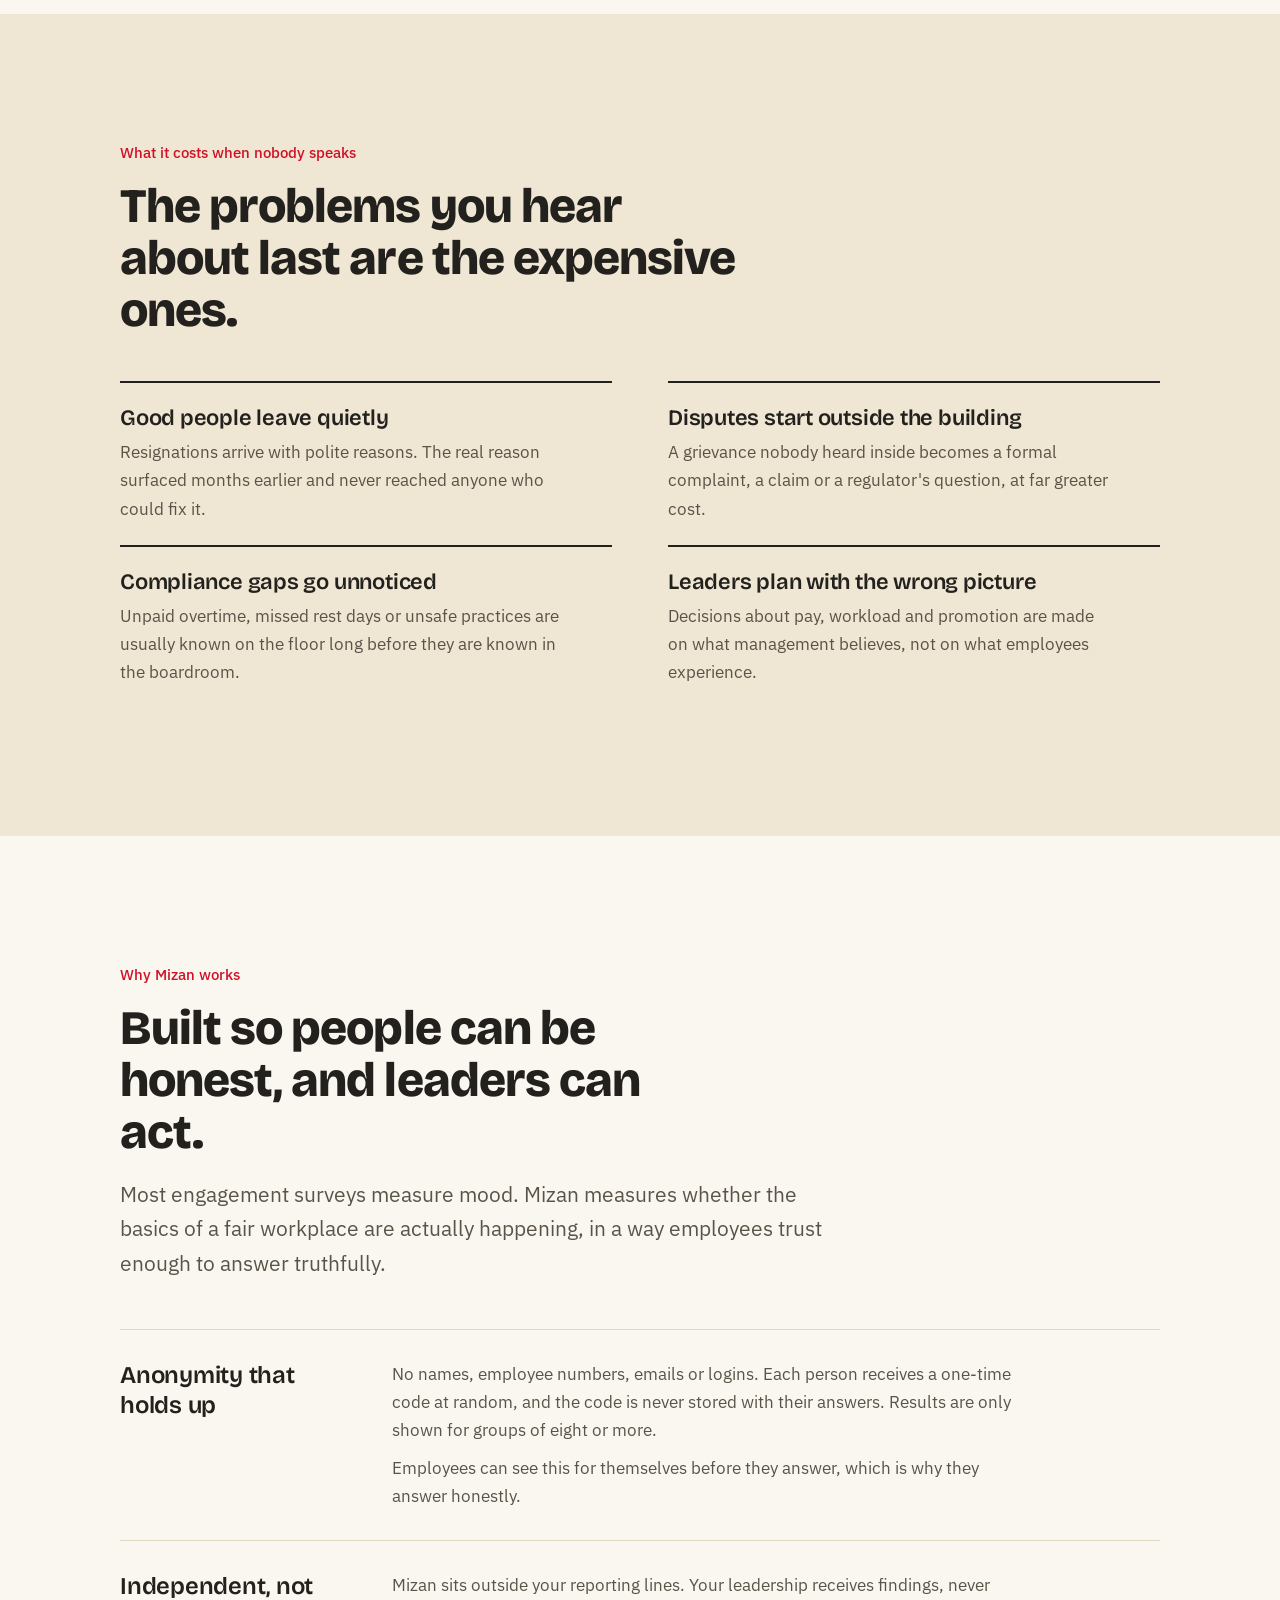
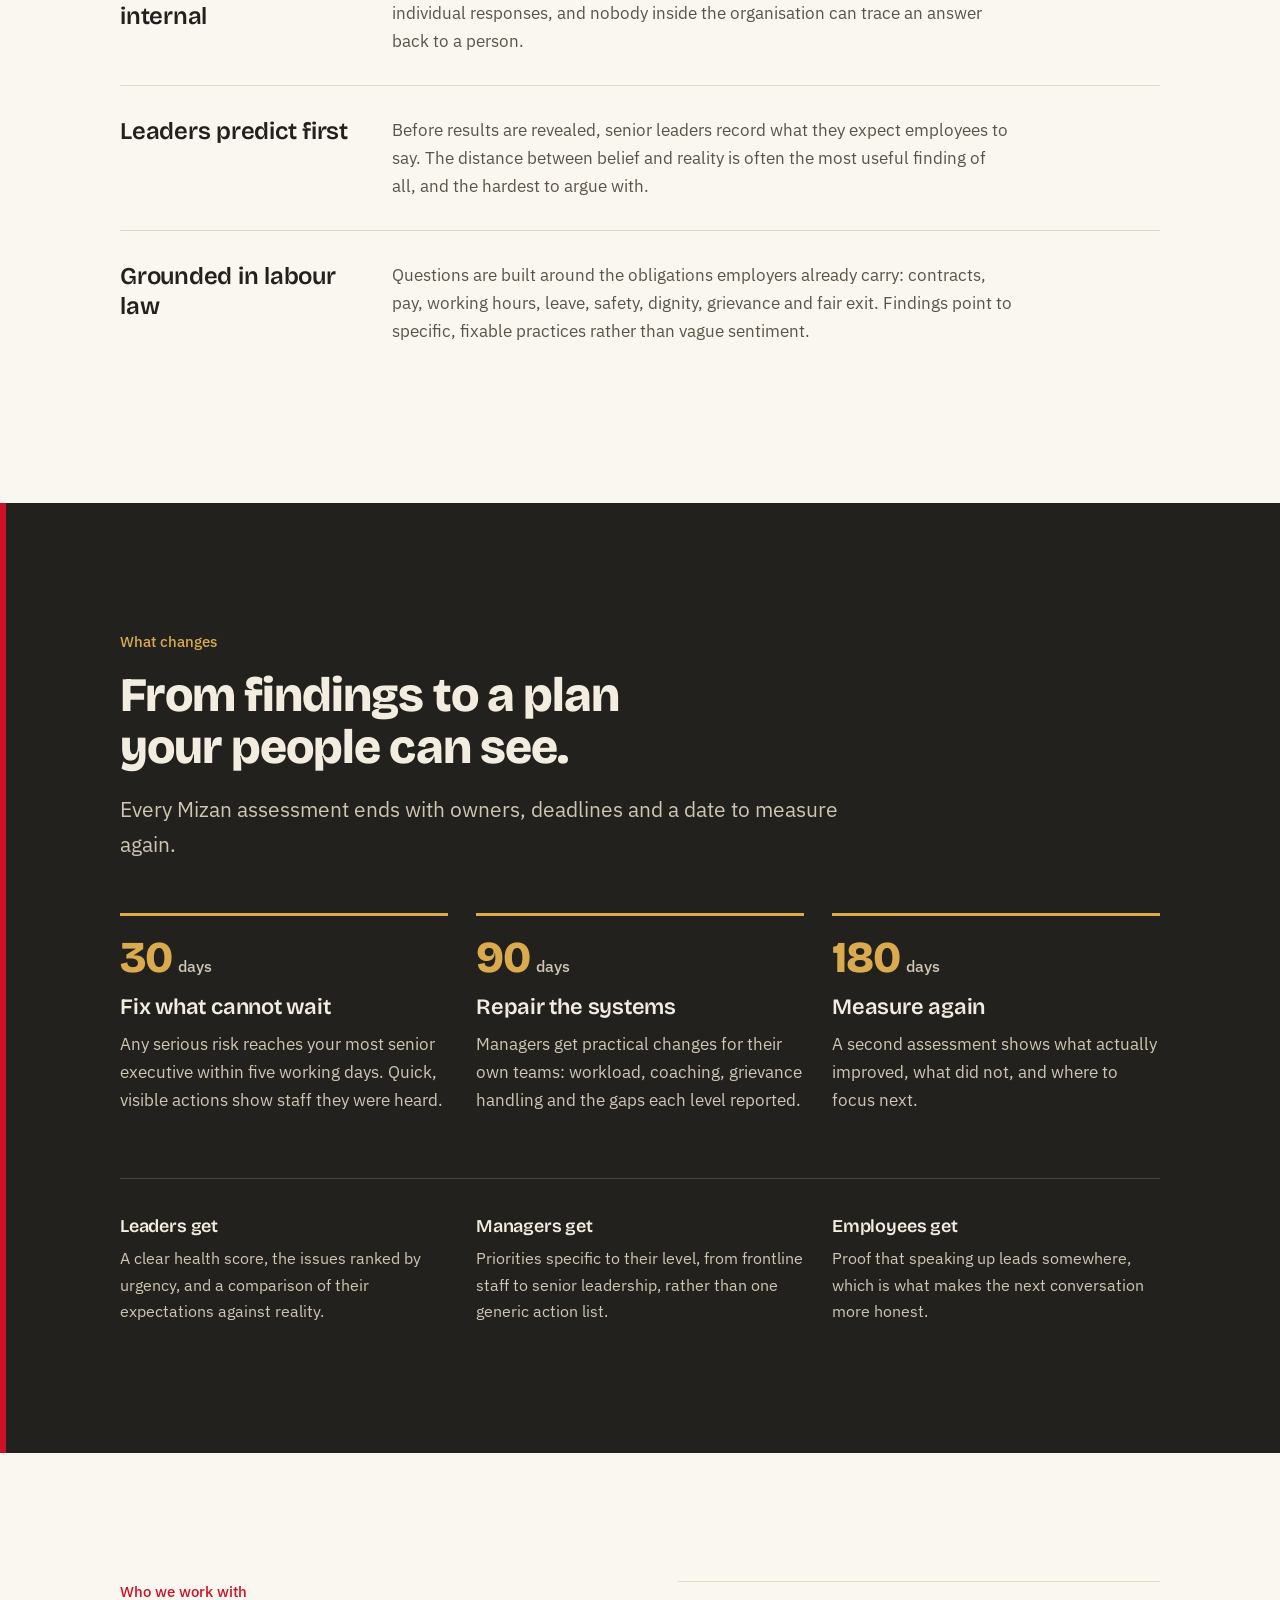
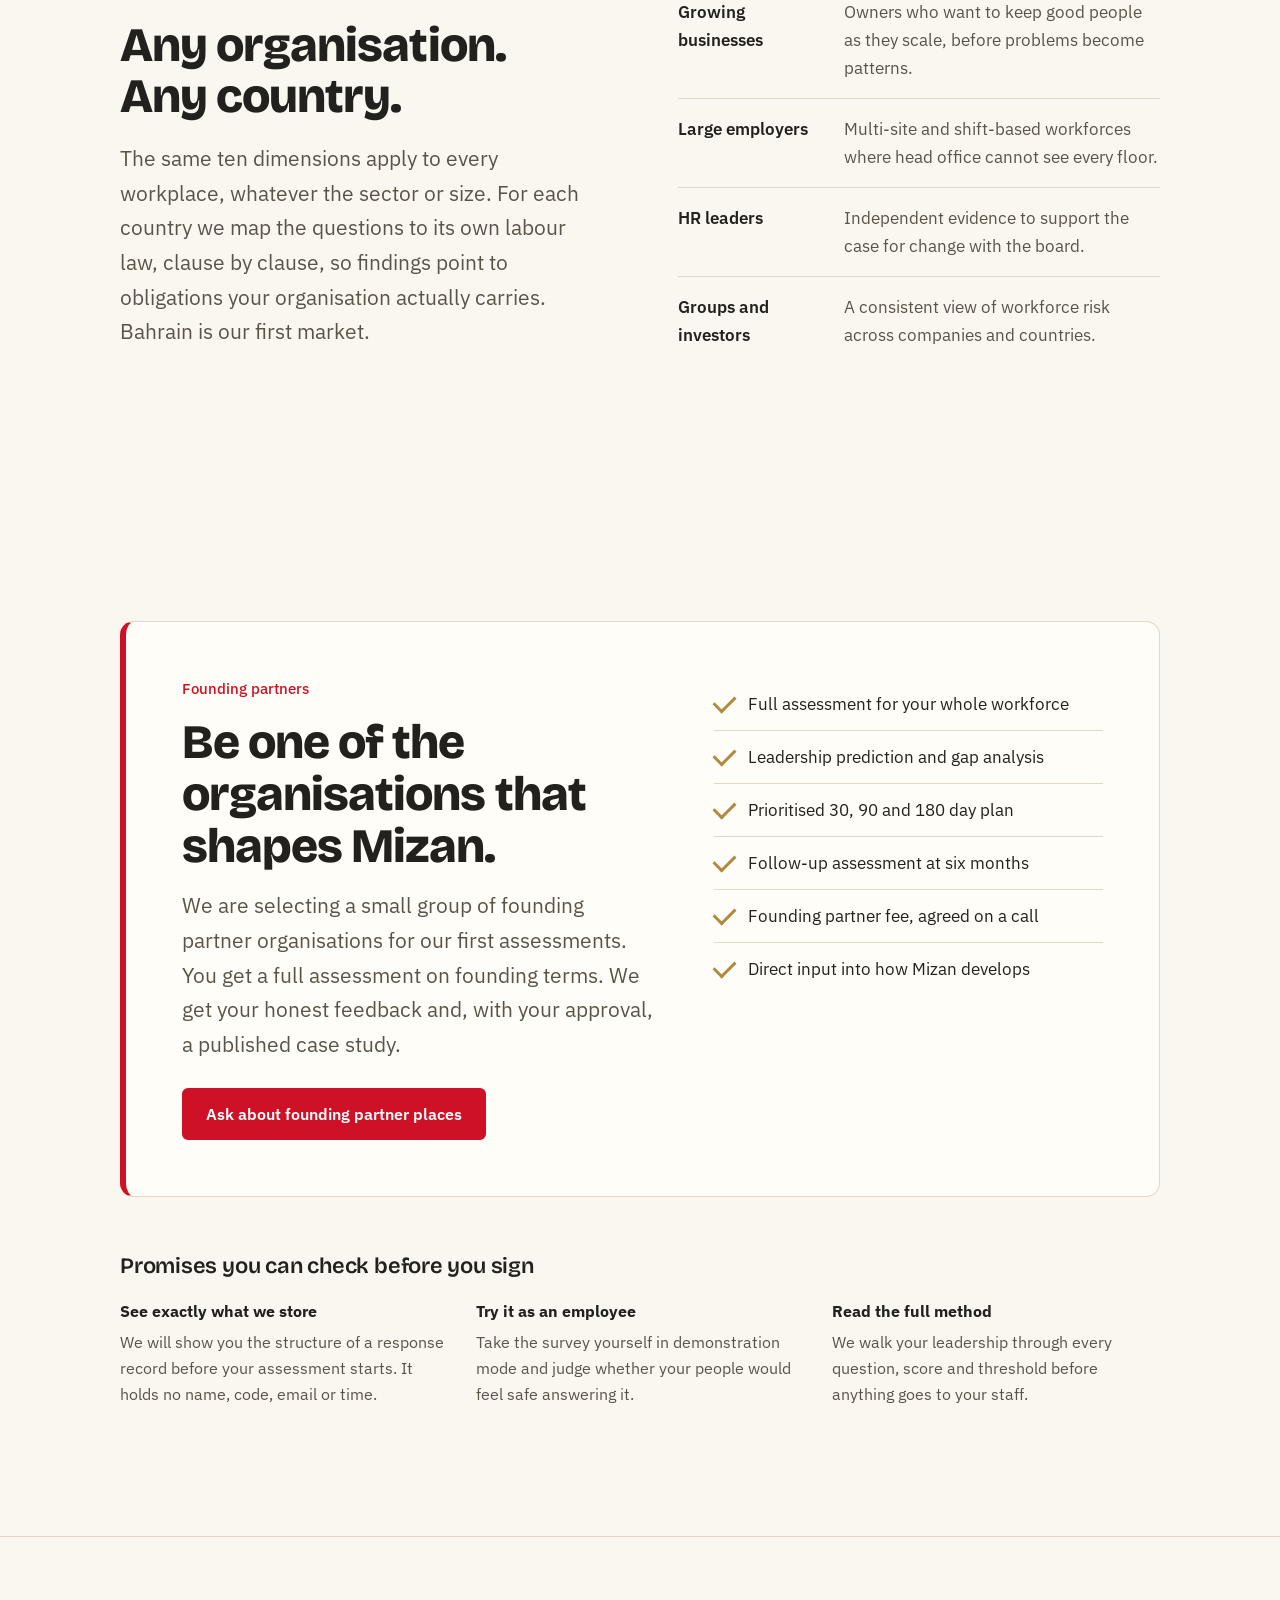
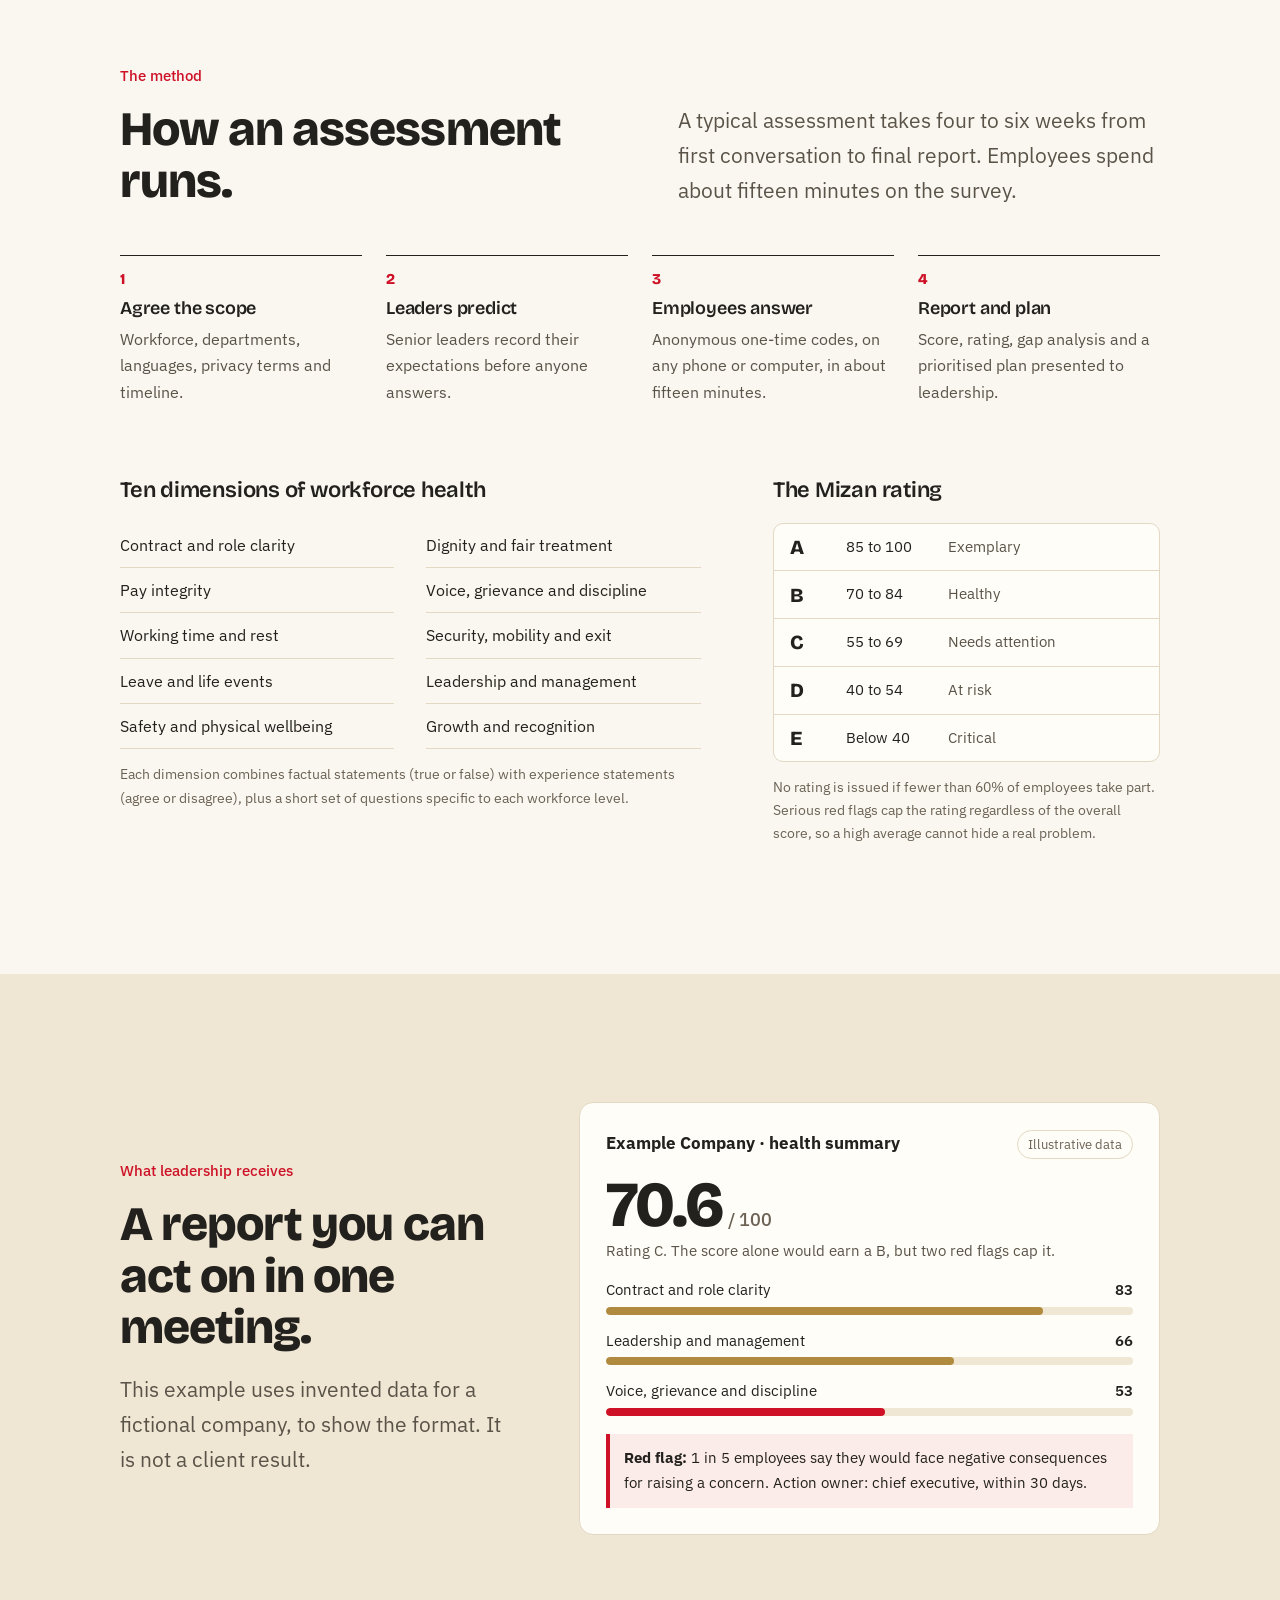
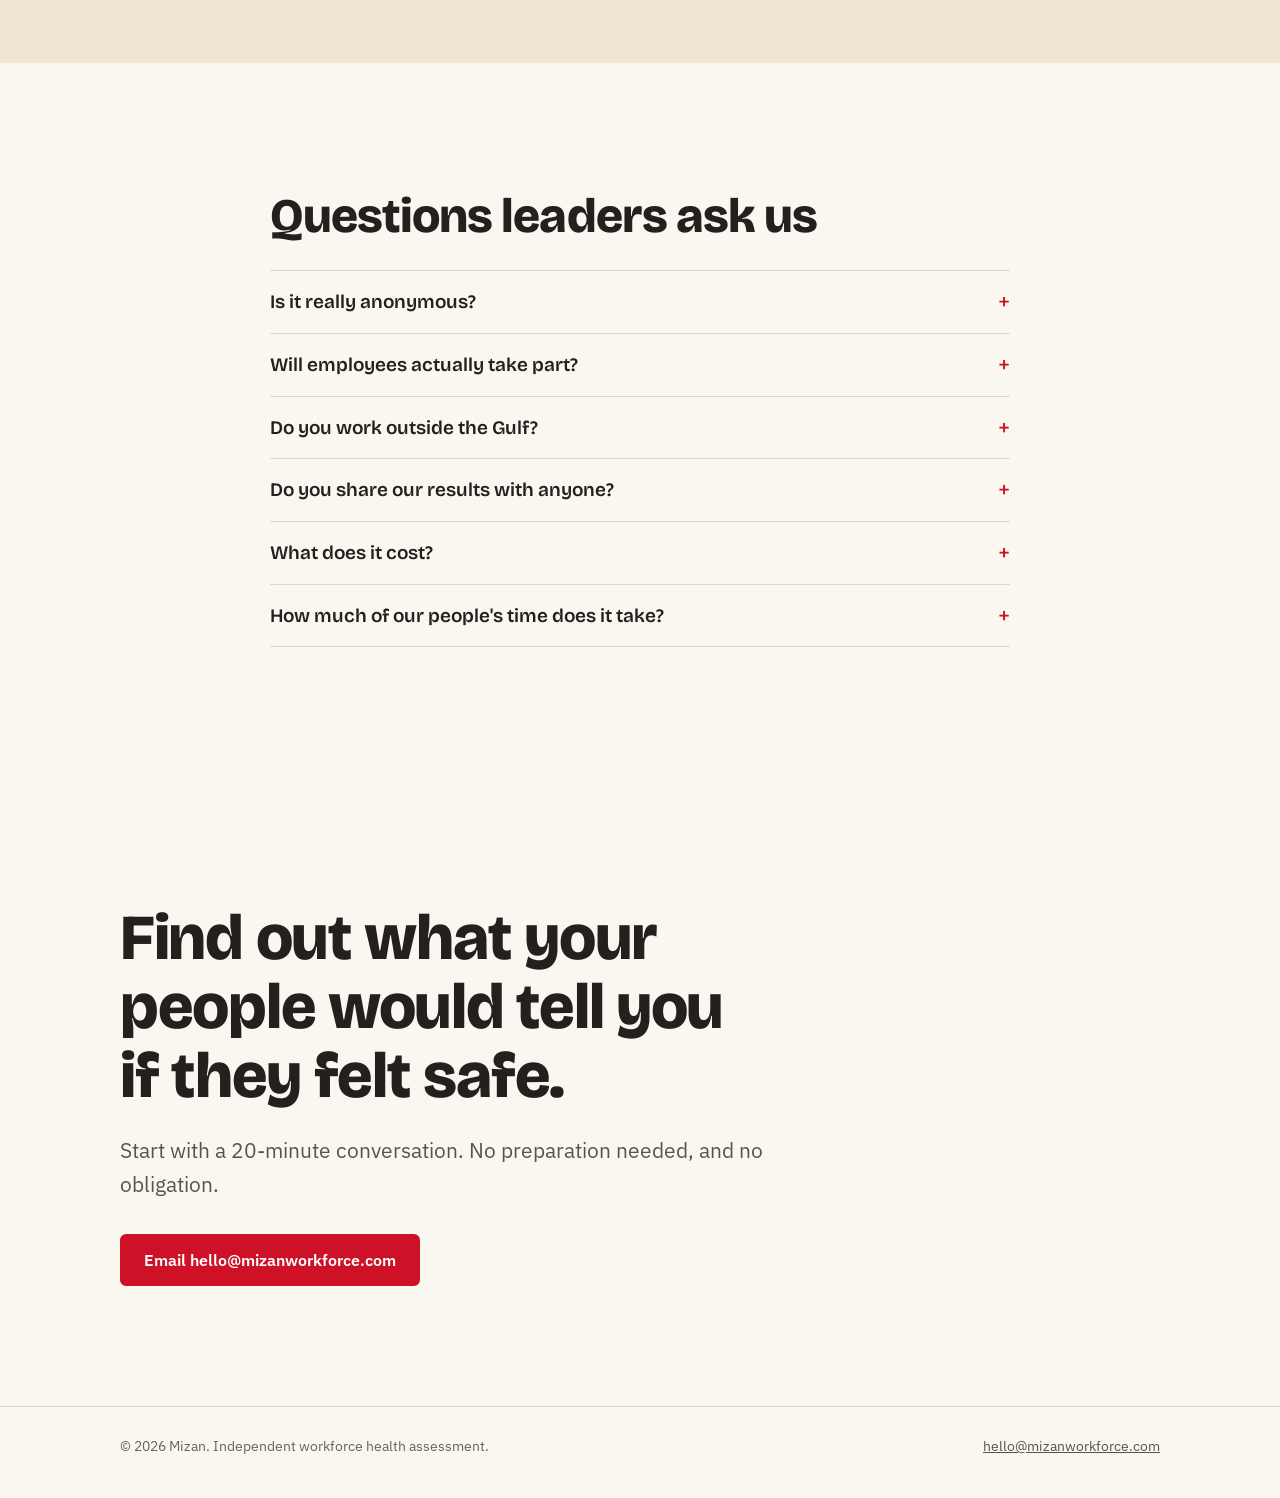
==== commit 6c4115f5: "Correct origin wording: Bahrain is the first market, not where Mizan started Co-Authored-By: Claude " ====
--- a/index.html
+++ b/index.html
@@ -236,7 +236,7 @@
         <a class="btn" href="mailto:hello@mizanworkforce.com?subject=Conversation%20about%20Mizan">Book a 20-minute conversation</a>
         <a class="btn ghost" href="#why">See how it works</a>
       </div>
-      <p class="note">For organisations of every size, anywhere in the world. Currently onboarding founding partners in Bahrain and the Gulf.</p>
+      <p class="note">For organisations of every size, anywhere in the world. Now selecting founding partners, starting in Bahrain.</p>
     </div>
     <figure class="scale" id="scale">
       <svg viewBox="0 -26 400 276" role="img" aria-labelledby="scale-t">
@@ -331,7 +331,7 @@
     <div>
       <p class="kicker">Who we work with</p>
       <h2>Any organisation. Any country.</h2>
-      <p class="lede" style="margin-top:18px">Mizan began in Bahrain, where the method is mapped clause by clause to the national labour law. The same ten dimensions apply to every workplace, and the legal mapping is adapted to the country your people work in.</p>
+      <p class="lede" style="margin-top:18px">The same ten dimensions apply to every workplace, whatever the sector or size. For each country we map the questions to its own labour law, clause by clause, so findings point to obligations your organisation actually carries. Bahrain is our first market.</p>
     </div>
     <ul>
       <li><b>Growing businesses</b><span>Owners who want to keep good people as they scale, before problems become patterns.</span></li>
@@ -443,7 +443,7 @@
     <h2>Questions leaders ask us</h2>
     <details><summary>Is it really anonymous?</summary><p>Yes. Employees receive random one-time codes, and no name, employee number, email, phone or device detail is collected. Codes are stored only in scrambled form and are never saved alongside answers. Any group smaller than eight people is combined or hidden in the report.</p></details>
     <details><summary>Will employees actually take part?</summary><p>Participation rises when people can see the protections for themselves and when leadership commits in advance to share what will change. We help you plan that announcement. A rating is only issued when at least 60% of staff respond.</p></details>
-    <details><summary>Do you work outside Bahrain?</summary><p>Yes. The ten dimensions apply to any workplace. For each country we map the questions to that country's labour law, so findings stay specific and actionable.</p></details>
+    <details><summary>Do you work outside the Gulf?</summary><p>Yes. The ten dimensions apply to any workplace. For each country we map the questions to that country's labour law, so findings stay specific and actionable.</p></details>
     <details><summary>Do you share our results with anyone?</summary><p>No. Your report belongs to your organisation. We never share an organisation's name, score or findings with any authority or third party.</p></details>
     <details><summary>What does it cost?</summary><p>Fees depend on headcount and the number of sites. Founding partners receive reduced terms. We agree the fee on a short call once we understand your workforce.</p></details>
     <details><summary>How much of our people's time does it take?</summary><p>About fifteen minutes per employee, once. Senior leaders spend a further ten minutes recording their predictions.</p></details>
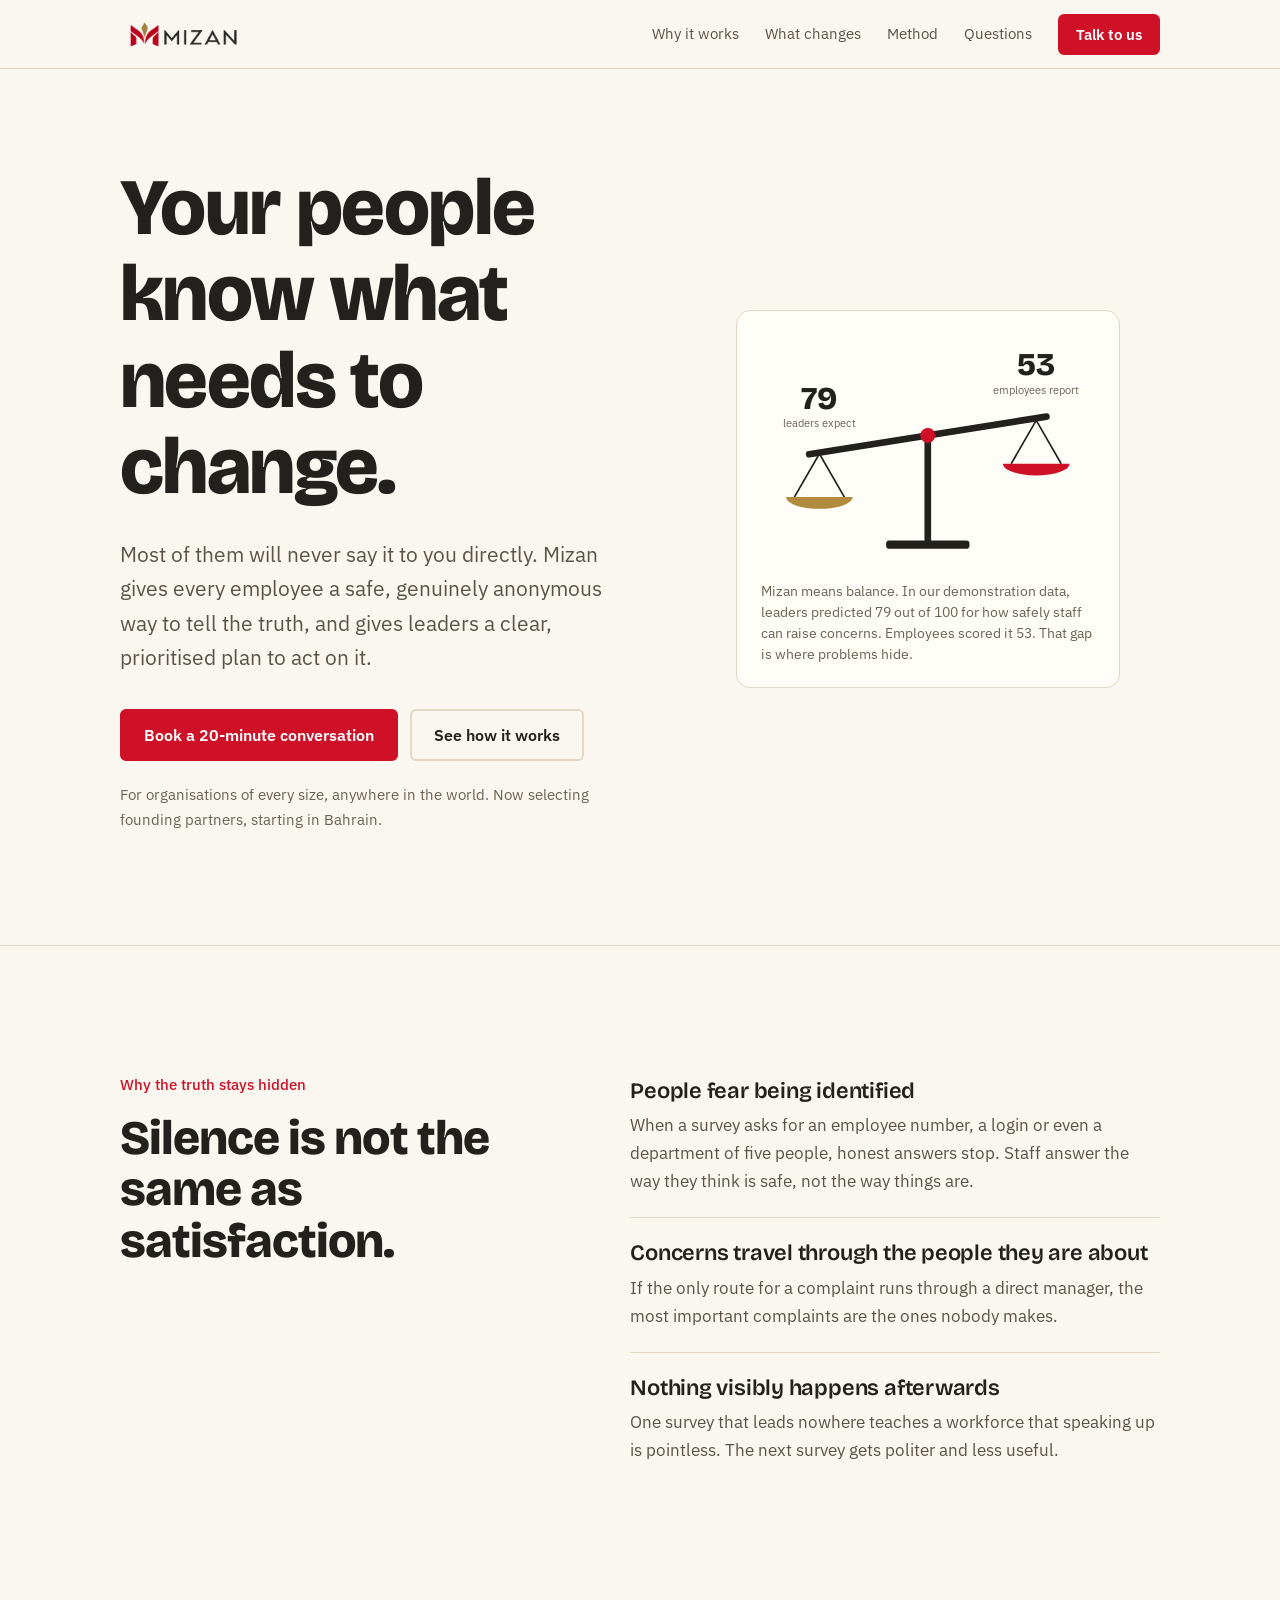
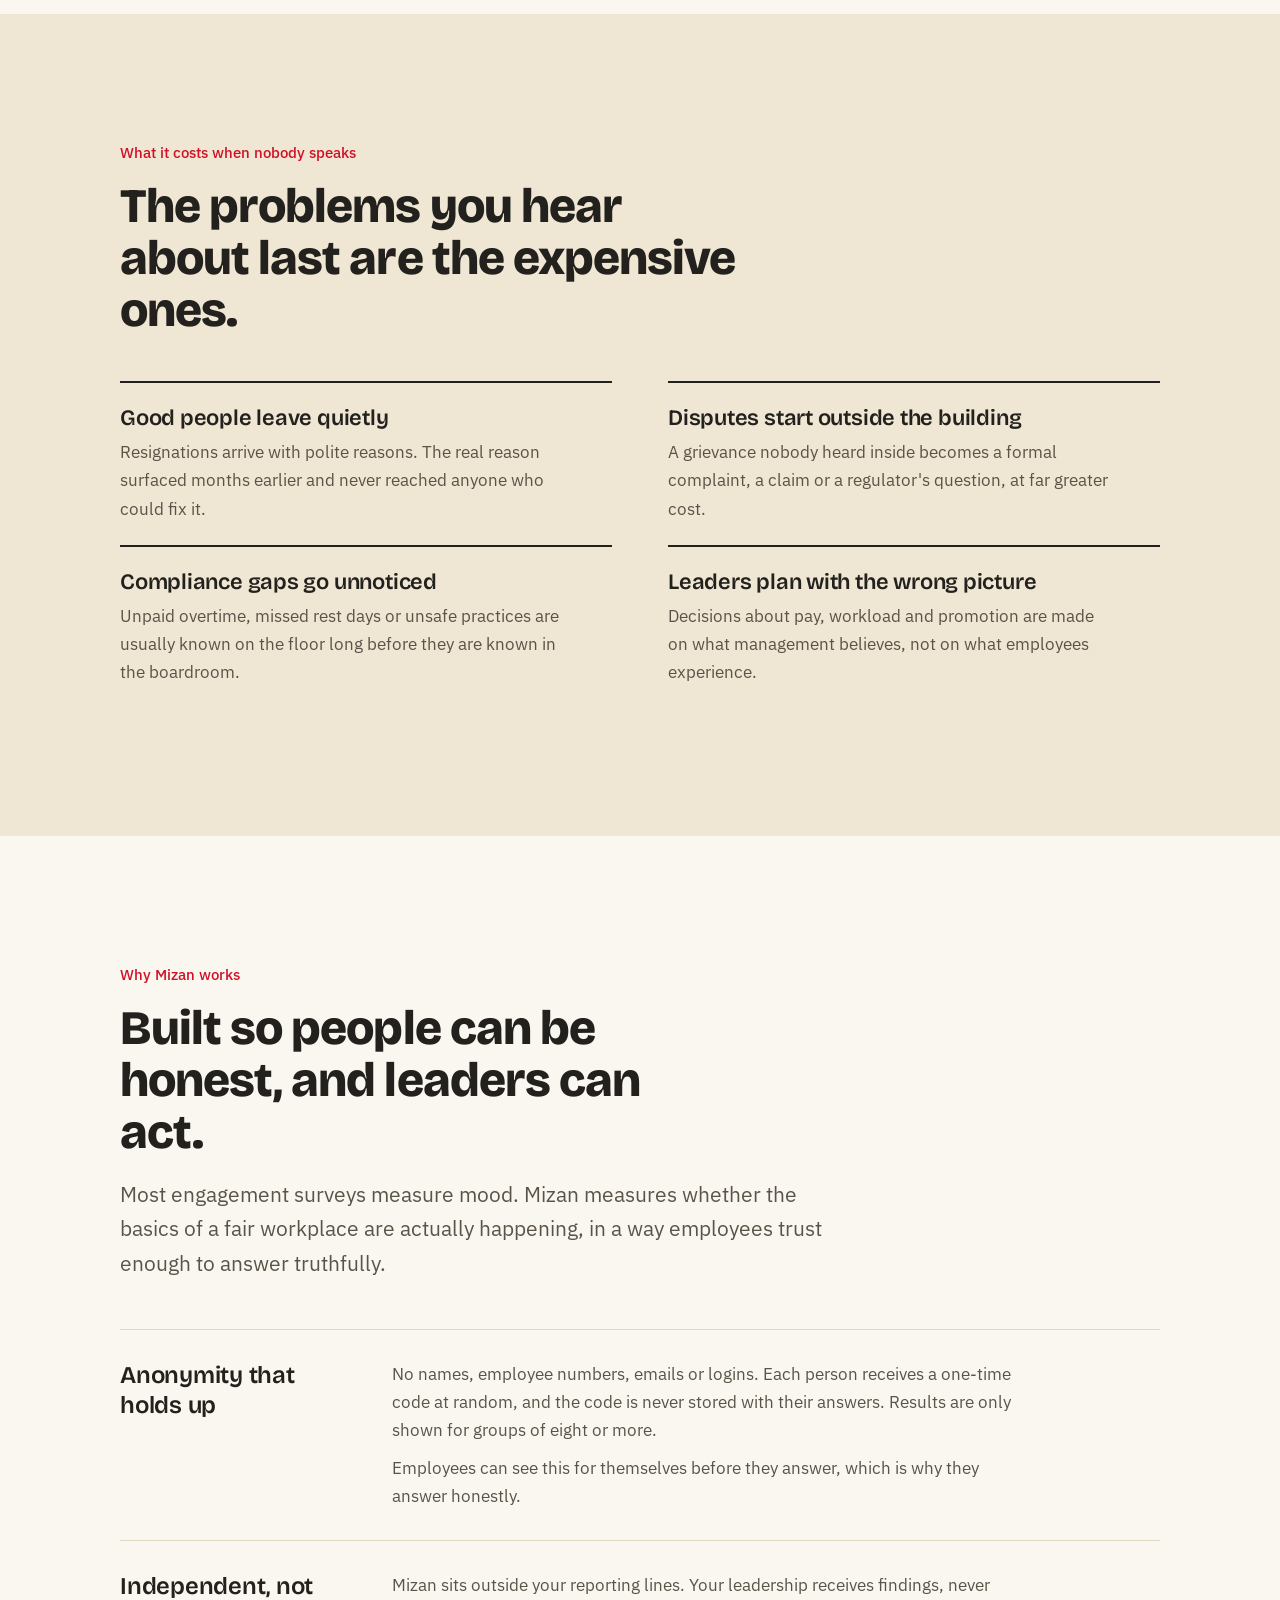
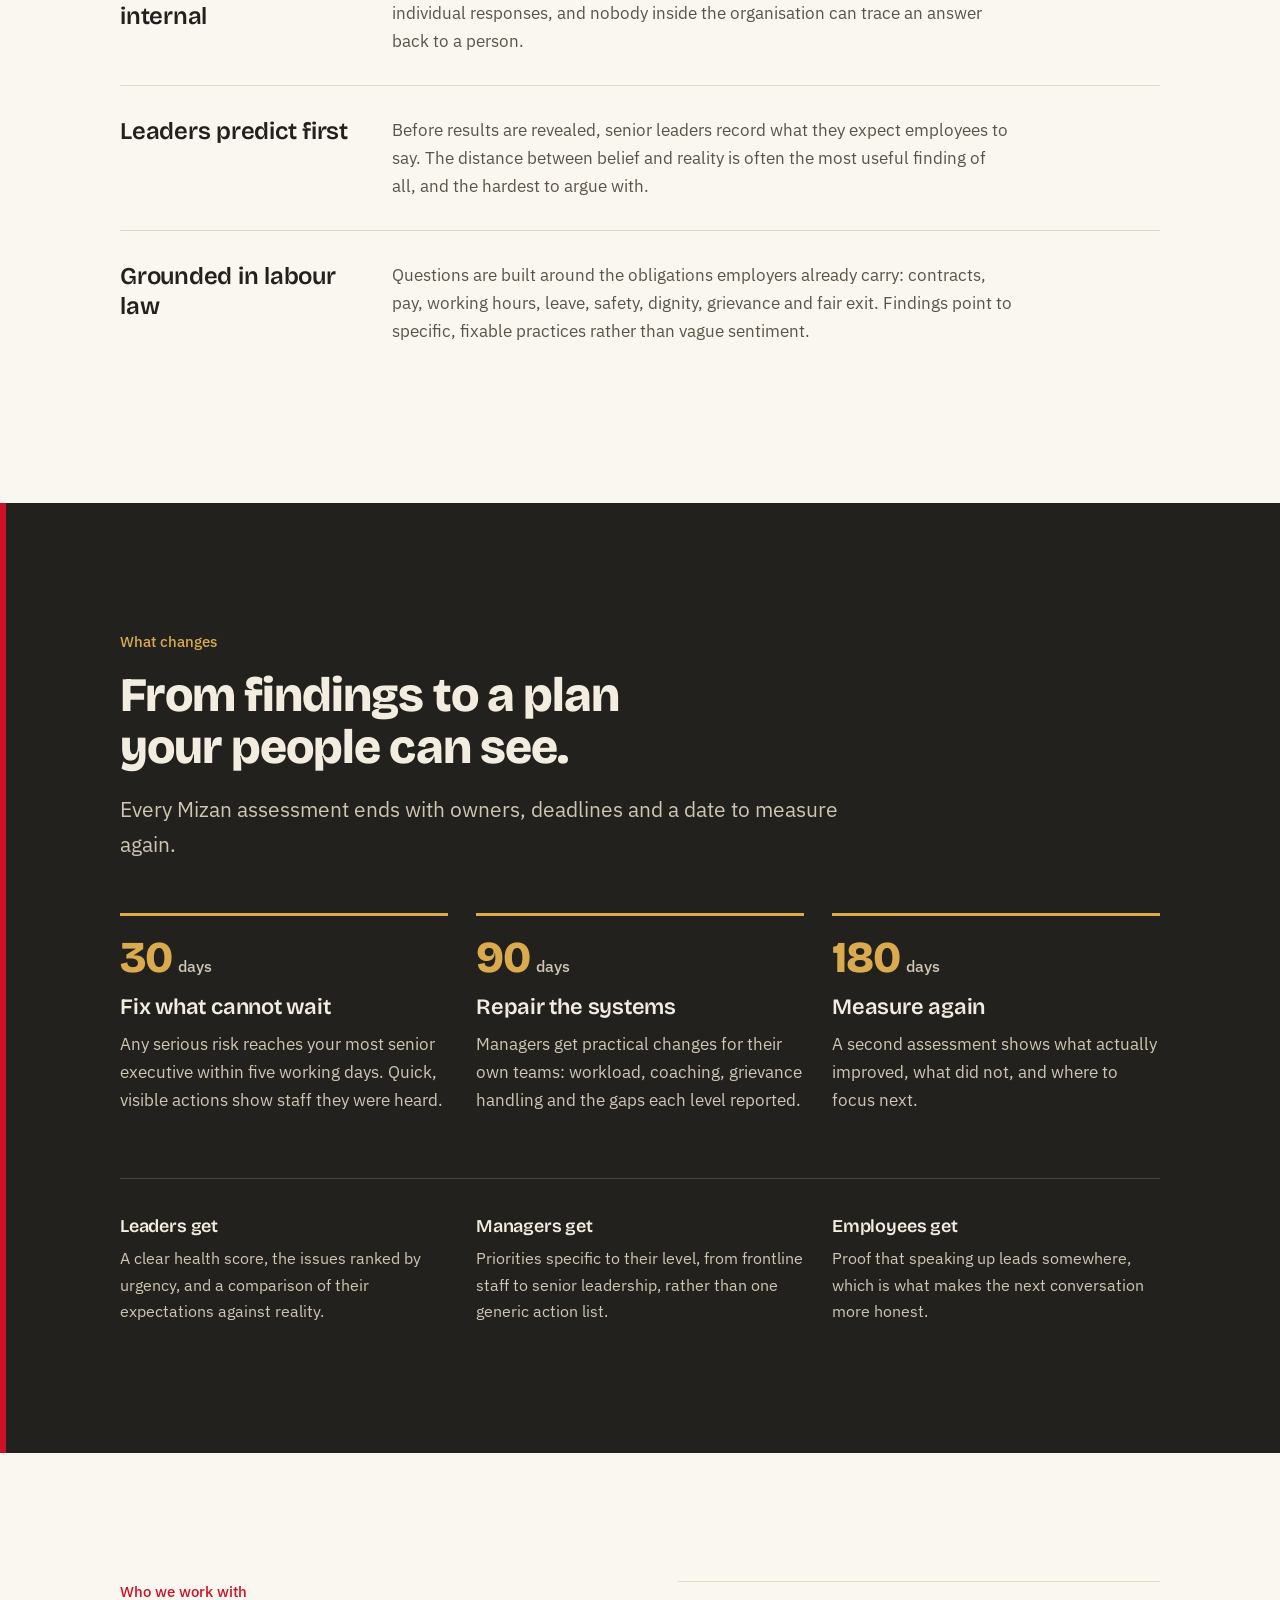
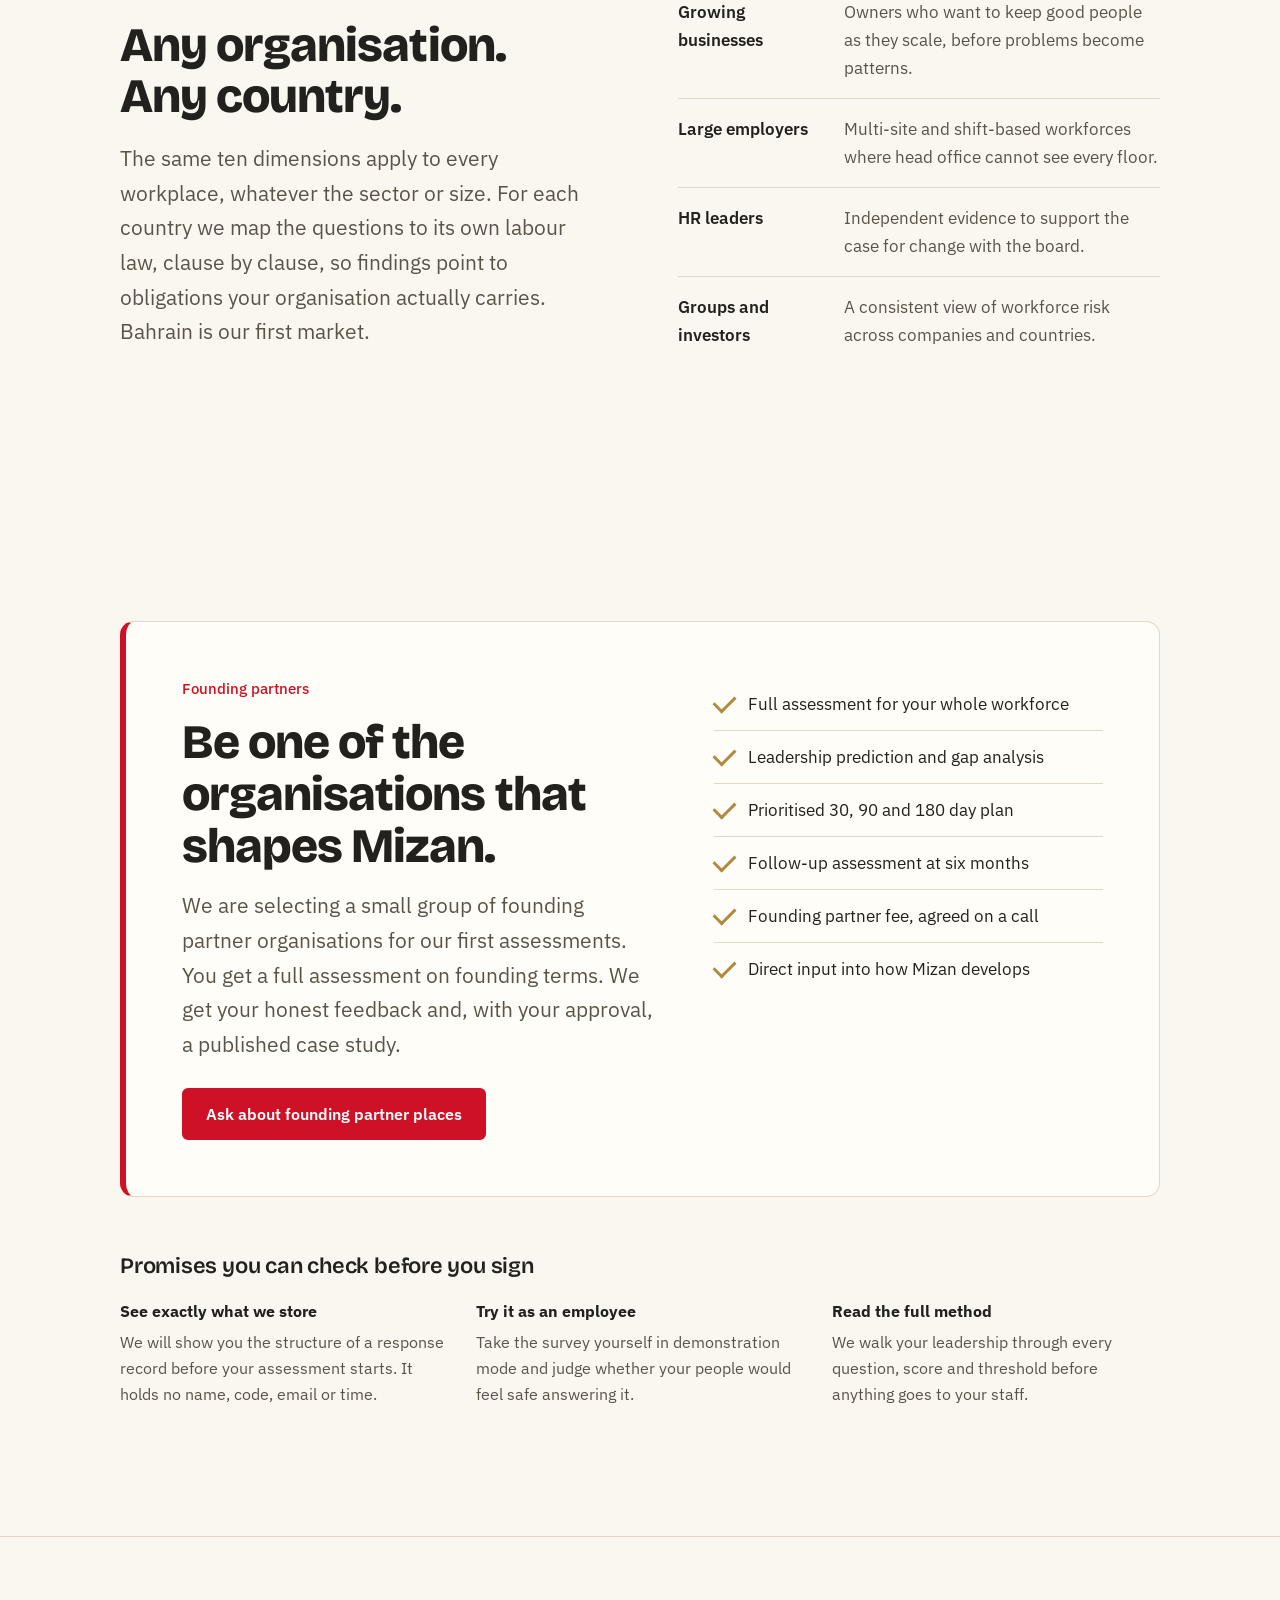
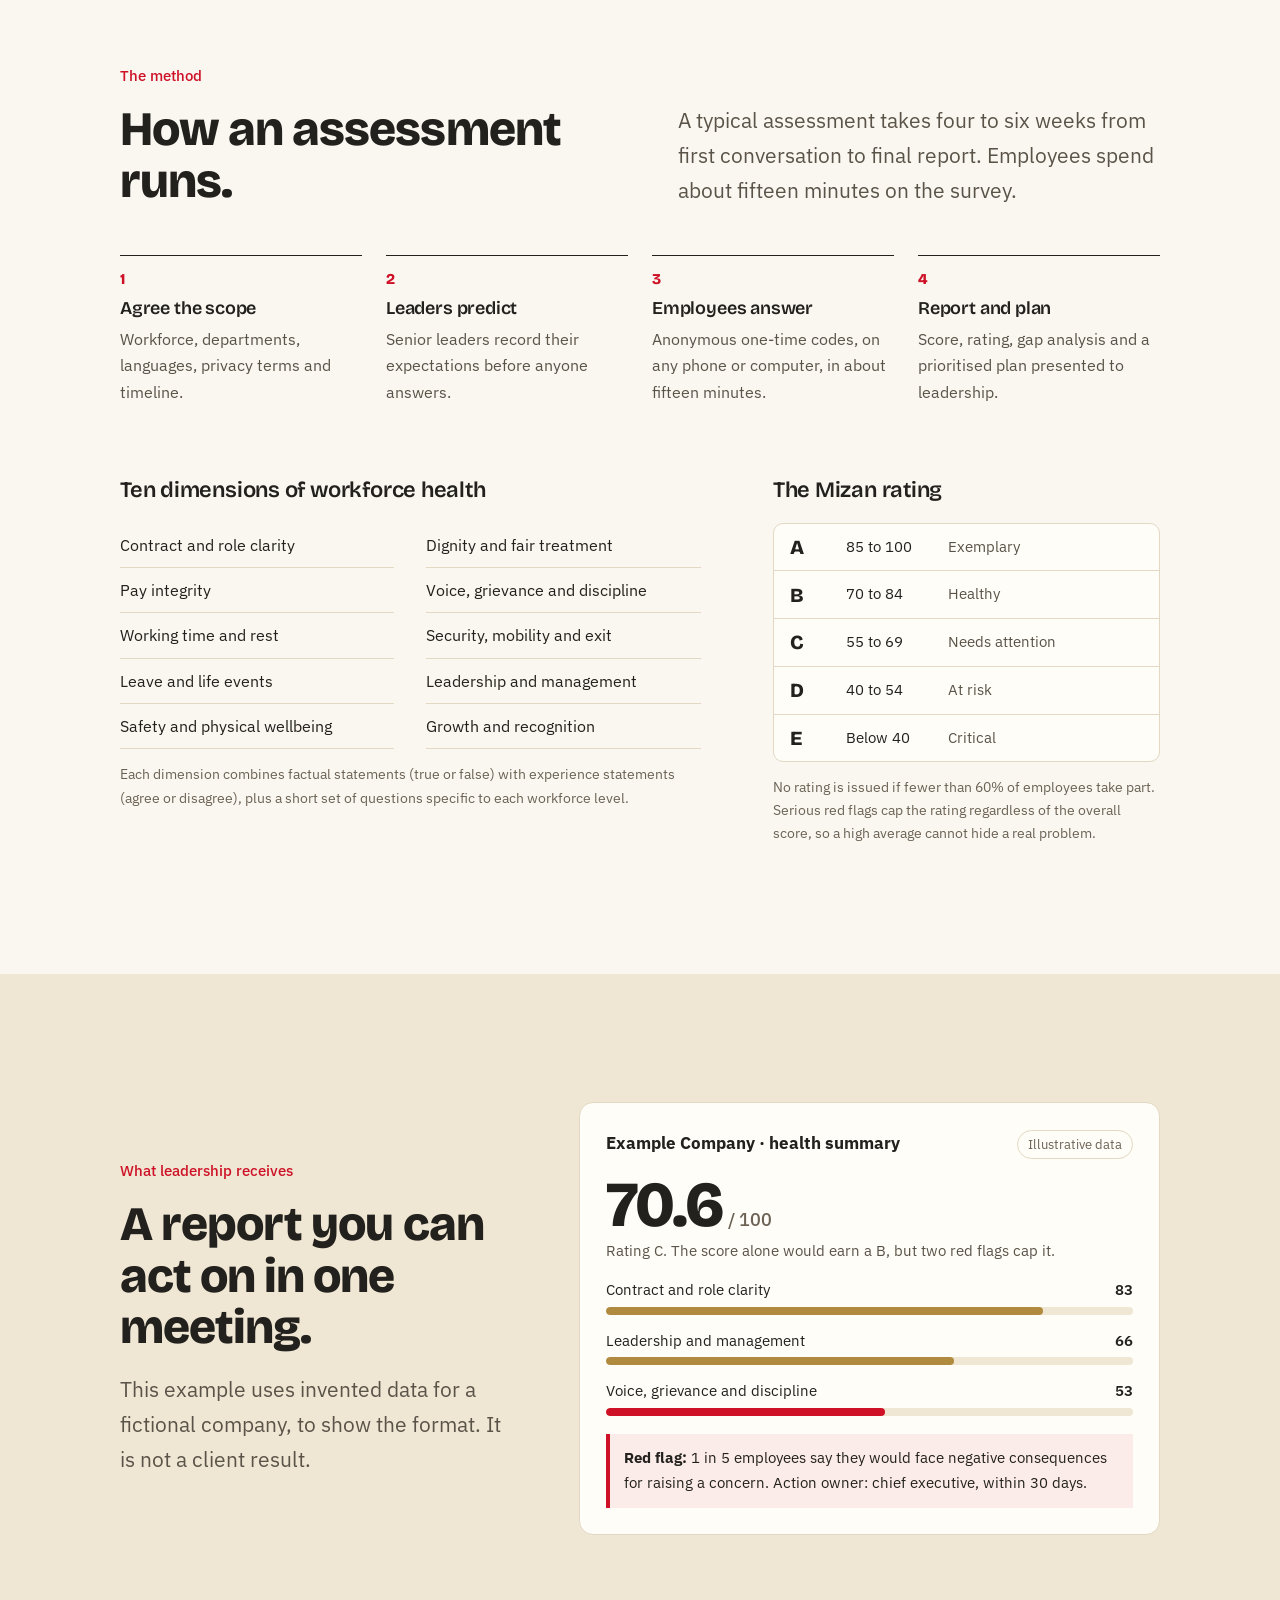
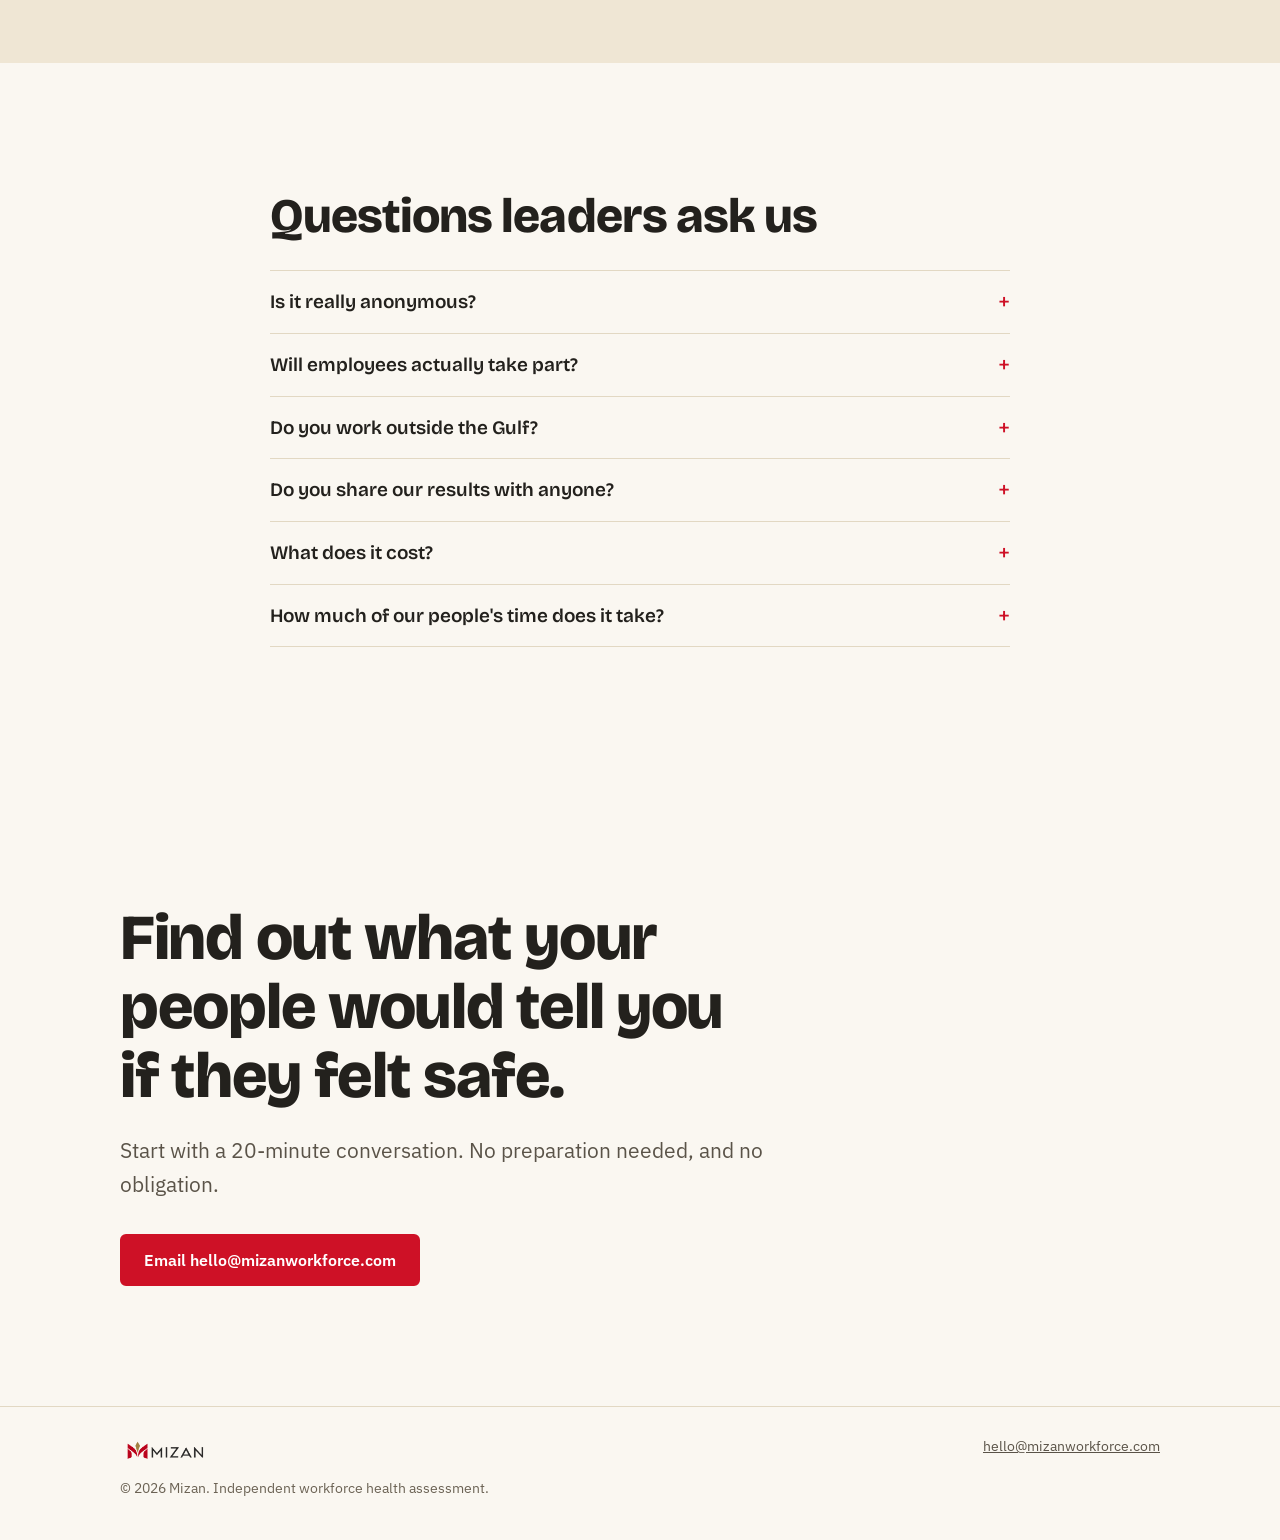
==== commit 6c7c047f: "Use official Mizan logo in header and footer, M mark as favicon, banner as share image Co-Authored-B" ====
--- a/index.html
+++ b/index.html
@@ -9,7 +9,10 @@
 <meta property="og:description" content="Your people know what needs to change. Mizan gives them a safe way to say it, and gives leaders a clear plan to act on it.">
 <meta property="og:type" content="website">
 <meta property="og:url" content="https://mizanworkforce.com/">
-<link rel="icon" href="data:image/svg+xml,%3Csvg xmlns='http://www.w3.org/2000/svg' viewBox='0 0 32 32'%3E%3Crect width='32' height='32' rx='7' fill='%23FAF7F1'/%3E%3Cpath d='M7 23V9l9 9 9-9v14' stroke='%23CE1126' stroke-width='3' fill='none'/%3E%3C/svg%3E">
+<link rel="icon" type="image/png" sizes="32x32" href="/assets/mizan-mark-32.png">
+<link rel="apple-touch-icon" href="/assets/mizan-mark-180.png">
+<meta property="og:image" content="https://mizanworkforce.com/assets/mizan-og.jpg">
+<meta name="twitter:card" content="summary_large_image">
 <link rel="preconnect" href="https://fonts.googleapis.com">
 <link rel="preconnect" href="https://fonts.gstatic.com" crossorigin>
 <link href="https://fonts.googleapis.com/css2?family=Bricolage+Grotesque:opsz,wght@12..96,400;12..96,600;12..96,800&family=IBM+Plex+Sans:ital,wght@0,400;0,500;0,600;1,400&display=swap" rel="stylesheet">
@@ -49,7 +52,7 @@
 header{position:sticky;top:0;z-index:5;background:color-mix(in srgb,var(--bg) 92%,transparent);backdrop-filter:blur(8px);border-bottom:1px solid var(--line)}
 header .wrap{display:flex;align-items:center;justify-content:space-between;height:68px;gap:16px}
 .brand{display:flex;align-items:center;gap:10px;text-decoration:none;font:800 22px/1 var(--display);letter-spacing:.02em}
-.brand svg{width:30px;height:30px}
+.brand img{height:42px;width:auto;display:block}
 nav{display:flex;gap:26px;align-items:center}
 nav a{text-decoration:none;color:var(--ink-2);font-size:15px}
 nav a:hover{color:var(--ink)}
@@ -205,16 +208,15 @@
 footer{border-top:1px solid var(--line);padding:28px 0 40px;font-size:14px;color:var(--muted)}
 footer .wrap{display:flex;justify-content:space-between;gap:16px;flex-wrap:wrap}
 footer a{color:var(--ink-2)}
+.foot-brand{display:flex;flex-direction:column;gap:12px}
+.foot-brand img{height:30px;width:auto;display:block}
 </style>
 </head>
 <body>
 
 <header>
   <div class="wrap">
-    <a class="brand" href="#top" aria-label="Mizan home">
-      <svg viewBox="0 0 32 32" aria-hidden="true"><path d="M5 26V7l11 11L27 7v19" stroke="var(--red)" stroke-width="3.4" fill="none" stroke-linejoin="round"/><path d="M5 26h22" stroke="var(--gold)" stroke-width="3"/></svg>
-      Mizan
-    </a>
+    <a class="brand" href="#top" aria-label="Mizan home"><picture><source srcset="/assets/mizan-logo-dark-640.png" media="(prefers-color-scheme: dark)"><img src="/assets/mizan-logo-640.png" alt="Mizan" width="640" height="214"></picture></a>
     <nav aria-label="Main">
       <a href="#why">Why it works</a>
       <a href="#change">What changes</a>
@@ -462,7 +464,7 @@
 
 <footer>
   <div class="wrap">
-    <span>© 2026 Mizan. Independent workforce health assessment.</span>
+    <span class="foot-brand"><picture><source srcset="/assets/mizan-logo-dark-640.png" media="(prefers-color-scheme: dark)"><img src="/assets/mizan-logo-640.png" alt="Mizan" width="640" height="214"></picture>© 2026 Mizan. Independent workforce health assessment.</span>
     <a href="mailto:hello@mizanworkforce.com">hello@mizanworkforce.com</a>
   </div>
 </footer>
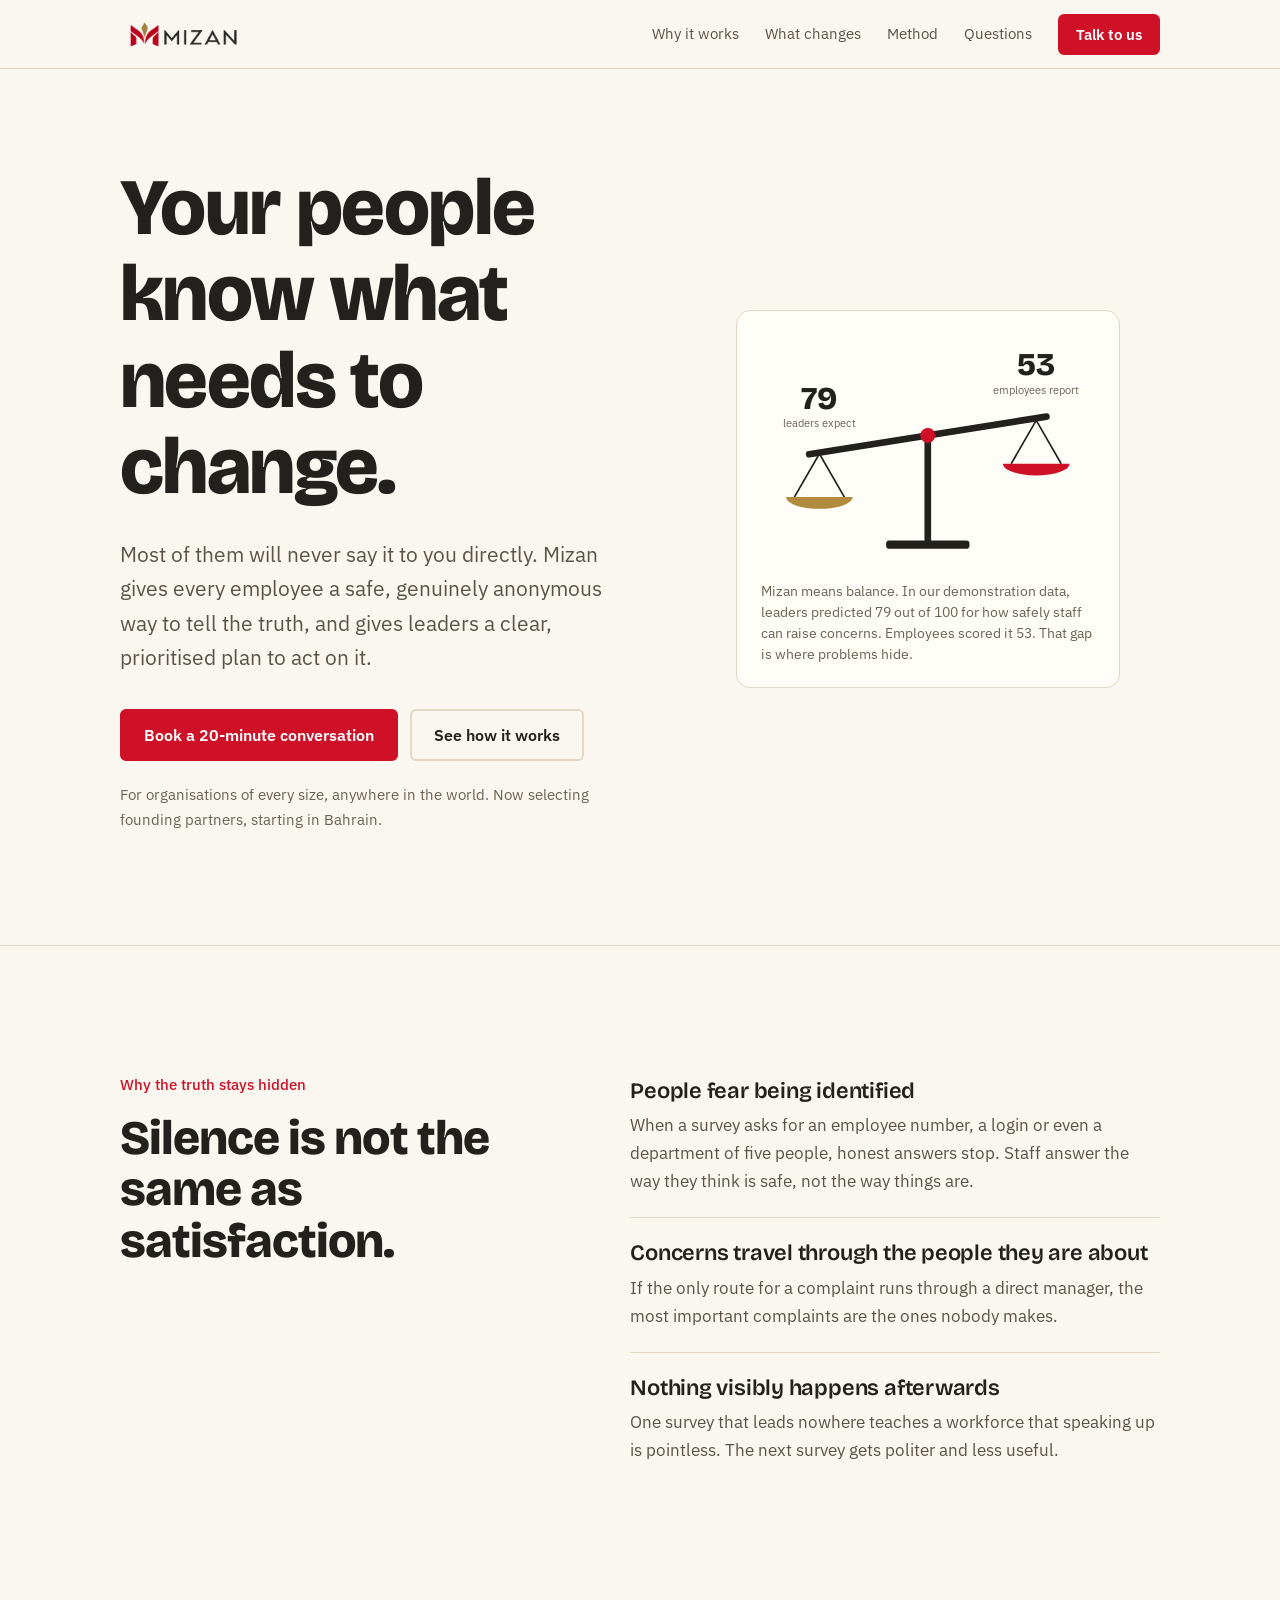
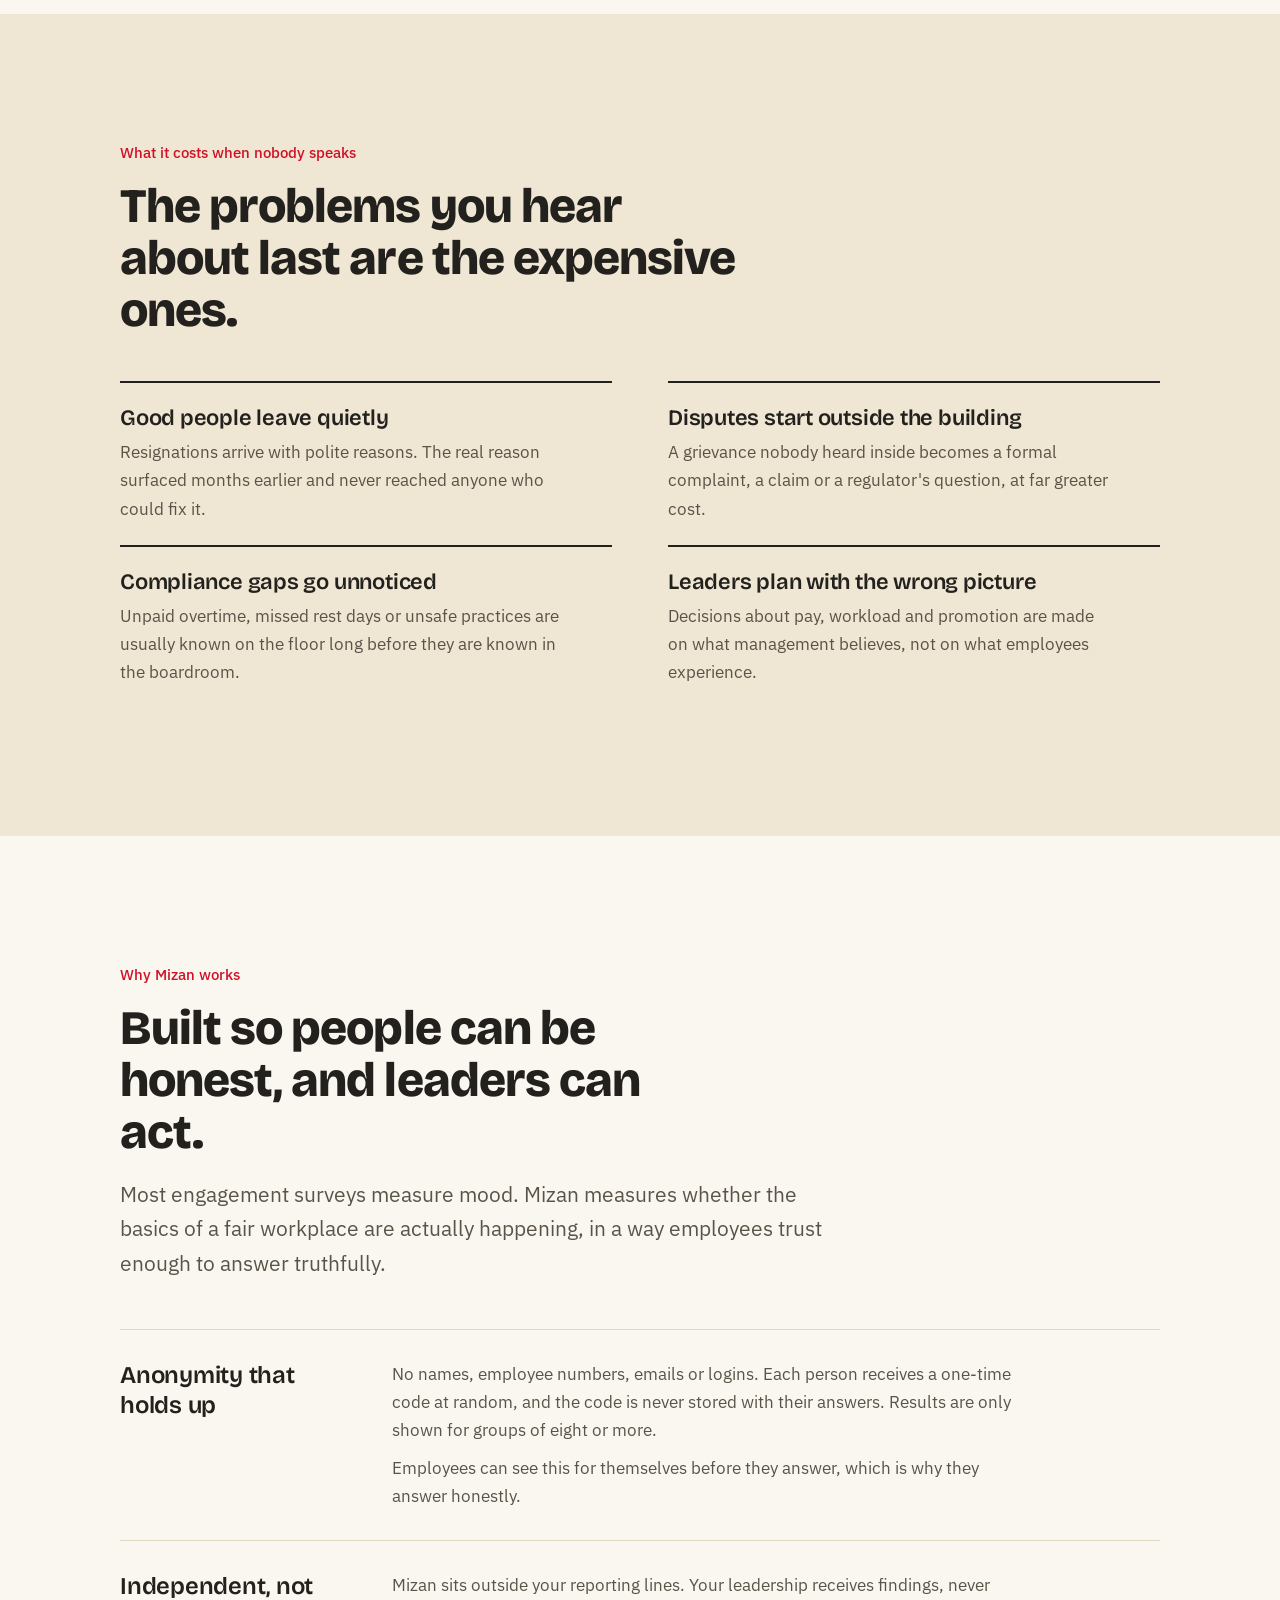
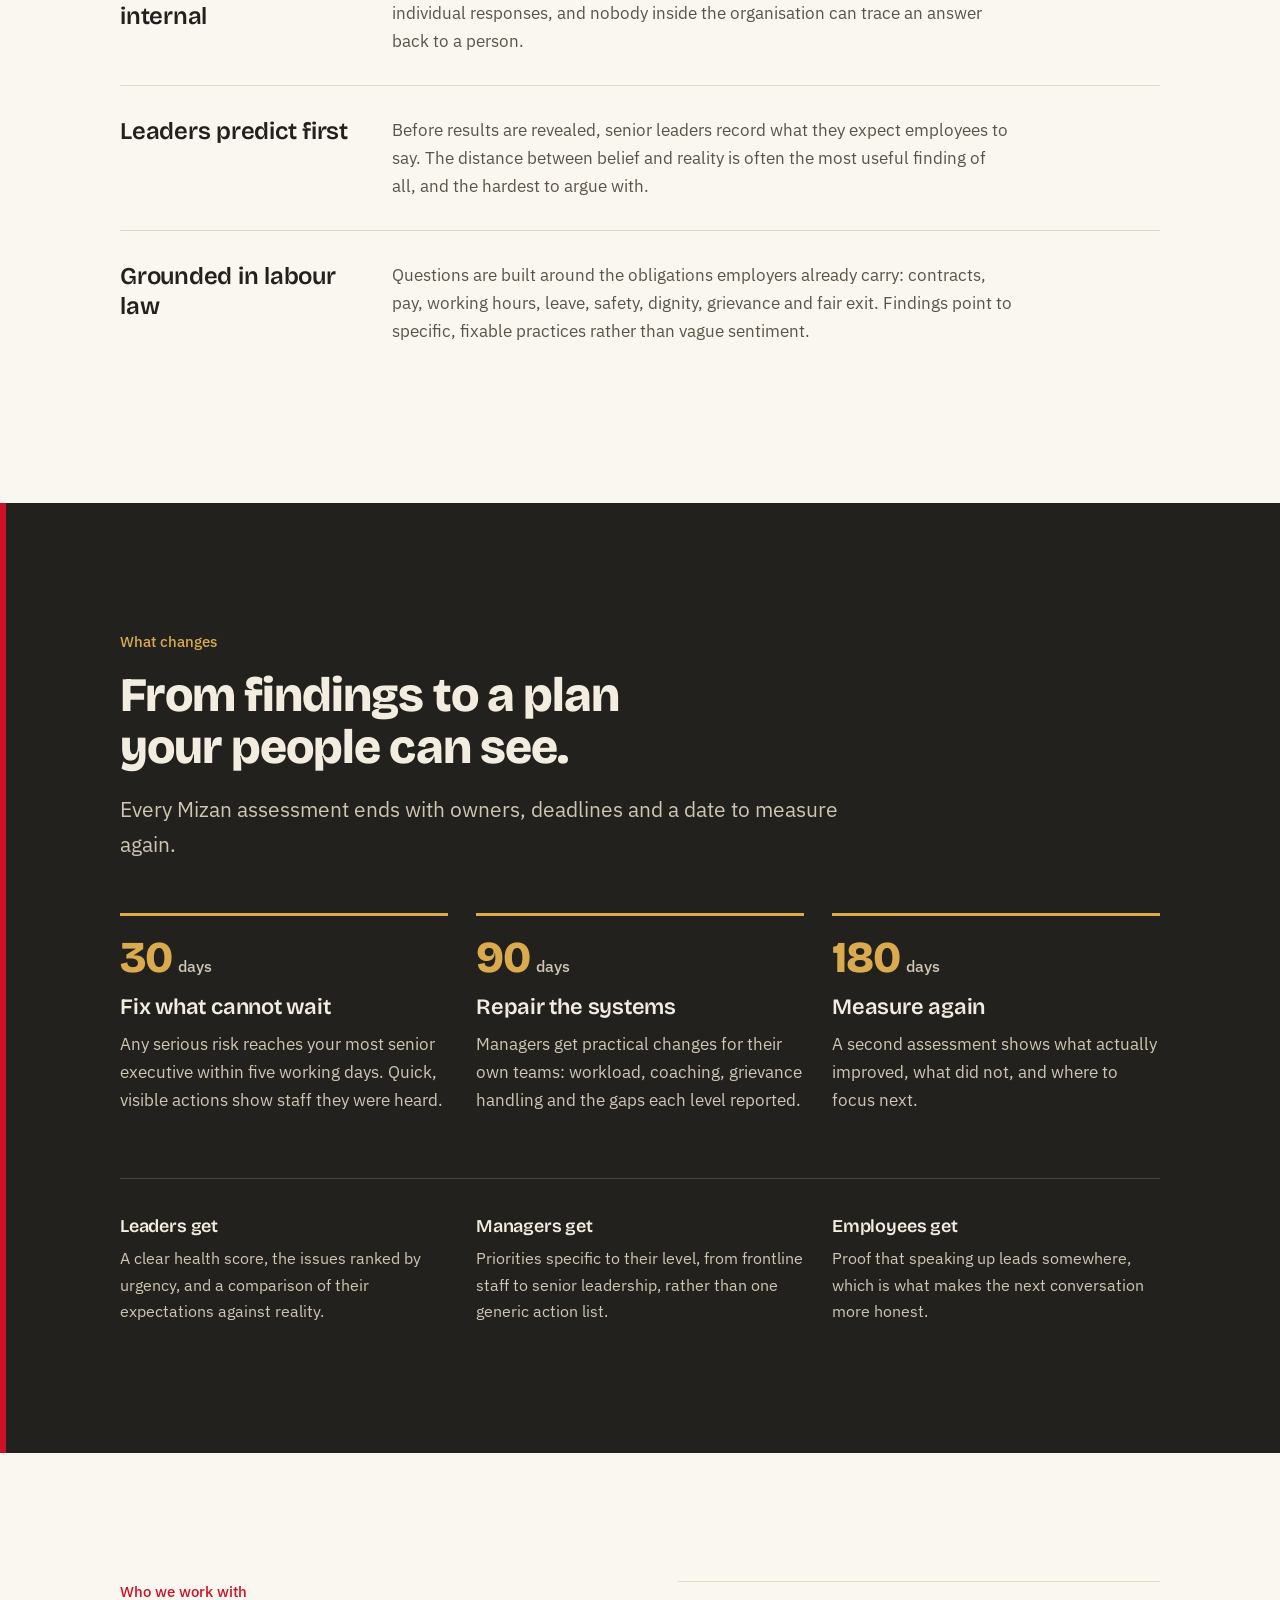
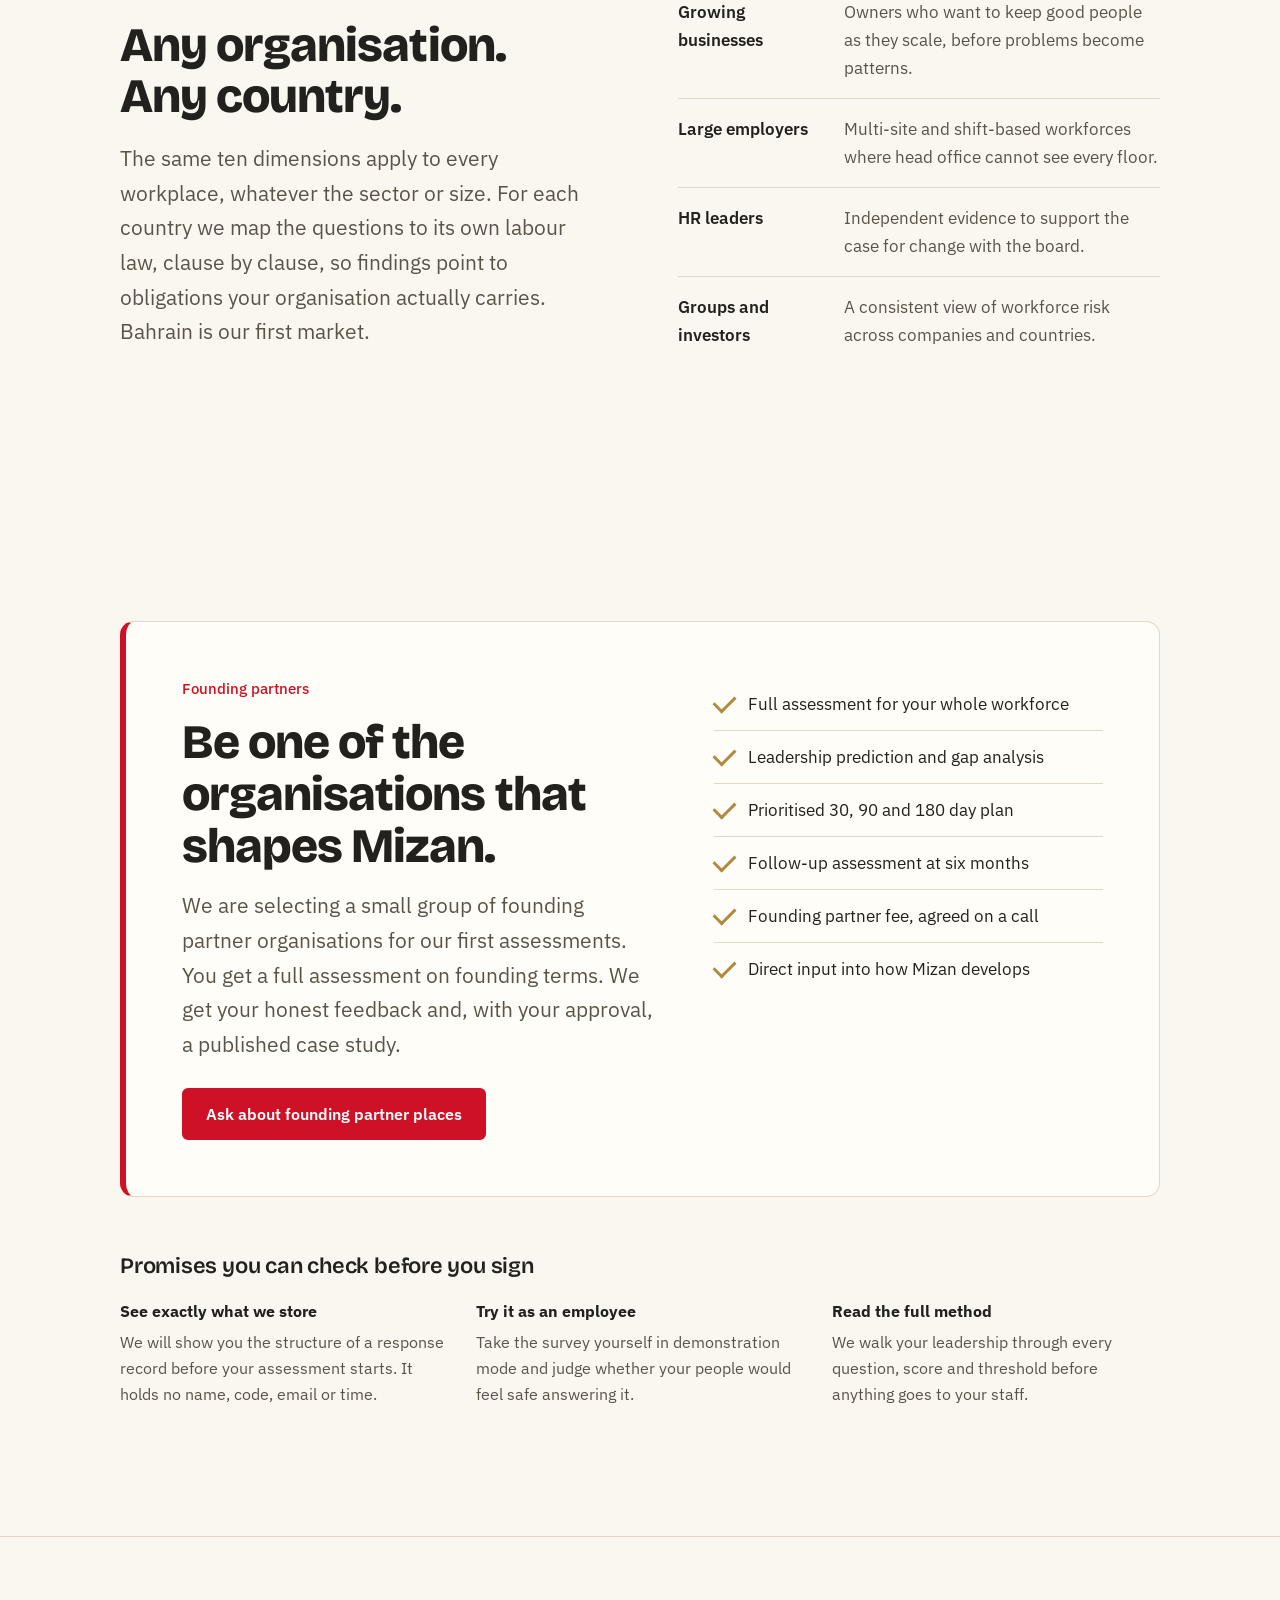
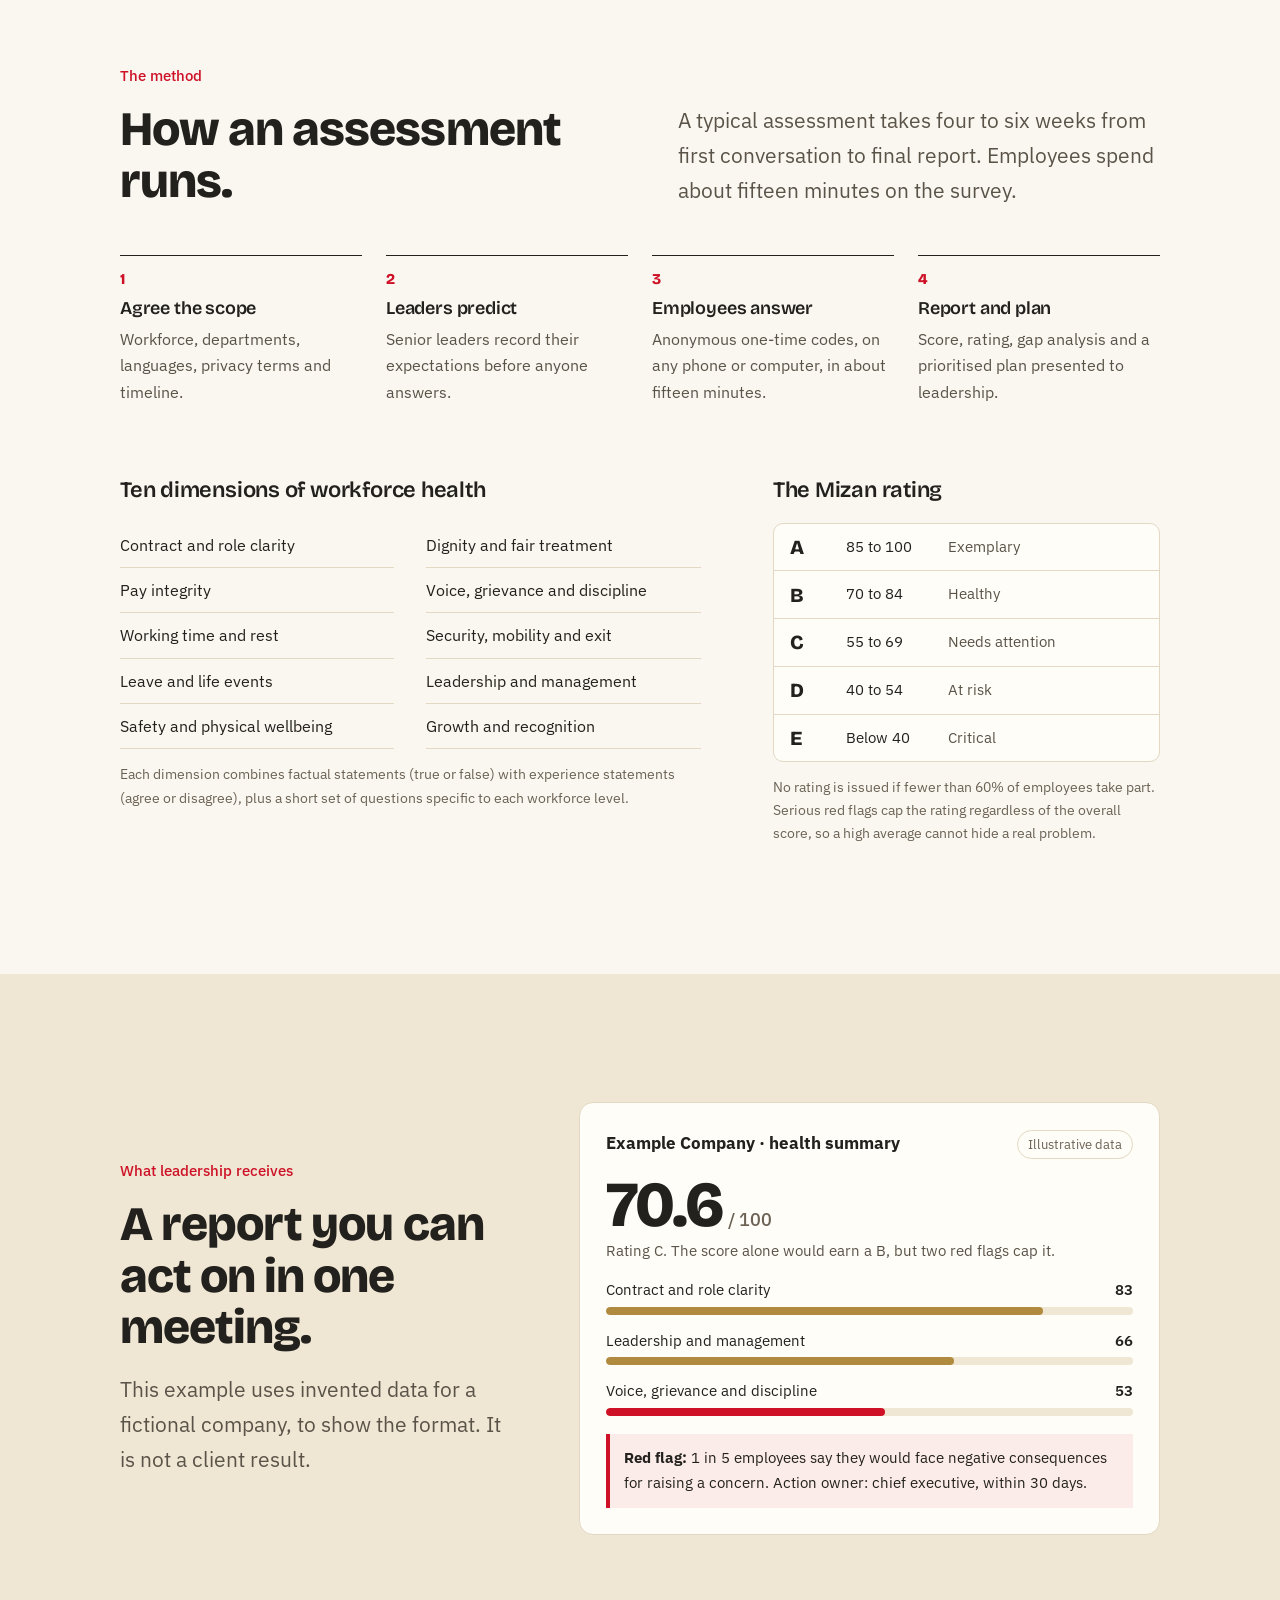
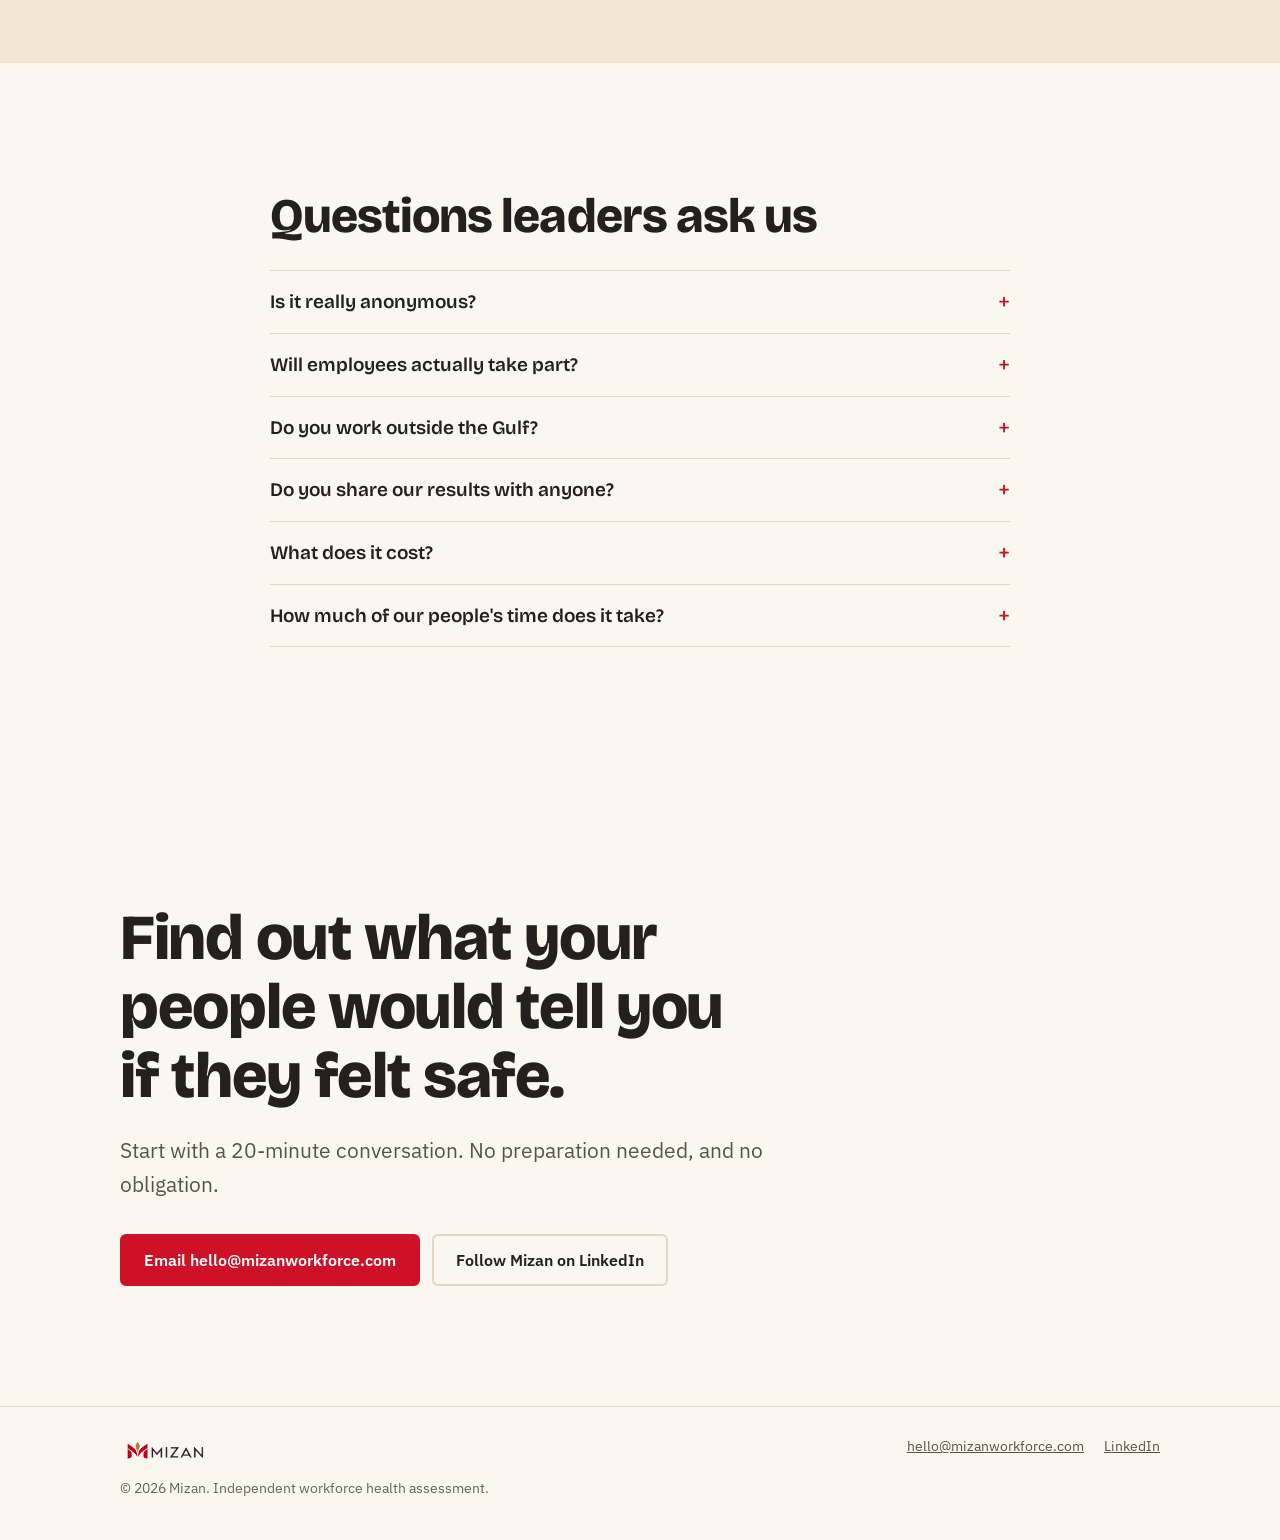
==== commit 9790b268: "Link website to the Mizan LinkedIn page Co-Authored-By: Claude Opus 5.5 <noreply@anthropic.com> Clau" ====
--- a/index.html
+++ b/index.html
@@ -208,6 +208,7 @@
 footer{border-top:1px solid var(--line);padding:28px 0 40px;font-size:14px;color:var(--muted)}
 footer .wrap{display:flex;justify-content:space-between;gap:16px;flex-wrap:wrap}
 footer a{color:var(--ink-2)}
+.foot-links{display:flex;gap:20px;align-items:flex-start}
 .foot-brand{display:flex;flex-direction:column;gap:12px}
 .foot-brand img{height:30px;width:auto;display:block}
 </style>
@@ -456,7 +457,7 @@
   <div class="wrap">
     <h2>Find out what your people would tell you if they felt safe.</h2>
     <p class="lede">Start with a 20-minute conversation. No preparation needed, and no obligation.</p>
-    <a class="btn" href="mailto:hello@mizanworkforce.com?subject=Conversation%20about%20Mizan">Email hello@mizanworkforce.com</a>
+    <div class="ctas" style="display:flex;gap:12px;flex-wrap:wrap"><a class="btn" href="mailto:hello@mizanworkforce.com?subject=Conversation%20about%20Mizan">Email hello@mizanworkforce.com</a><a class="btn ghost" href="https://www.linkedin.com/company/mizanworkforce" rel="noopener">Follow Mizan on LinkedIn</a></div>
   </div>
 </section>
 
@@ -465,7 +466,7 @@
 <footer>
   <div class="wrap">
     <span class="foot-brand"><picture><source srcset="/assets/mizan-logo-dark-640.png" media="(prefers-color-scheme: dark)"><img src="/assets/mizan-logo-640.png" alt="Mizan" width="640" height="214"></picture>© 2026 Mizan. Independent workforce health assessment.</span>
-    <a href="mailto:hello@mizanworkforce.com">hello@mizanworkforce.com</a>
+    <span class="foot-links"><a href="mailto:hello@mizanworkforce.com">hello@mizanworkforce.com</a><a href="https://www.linkedin.com/company/mizanworkforce" rel="noopener">LinkedIn</a></span>
   </div>
 </footer>
 
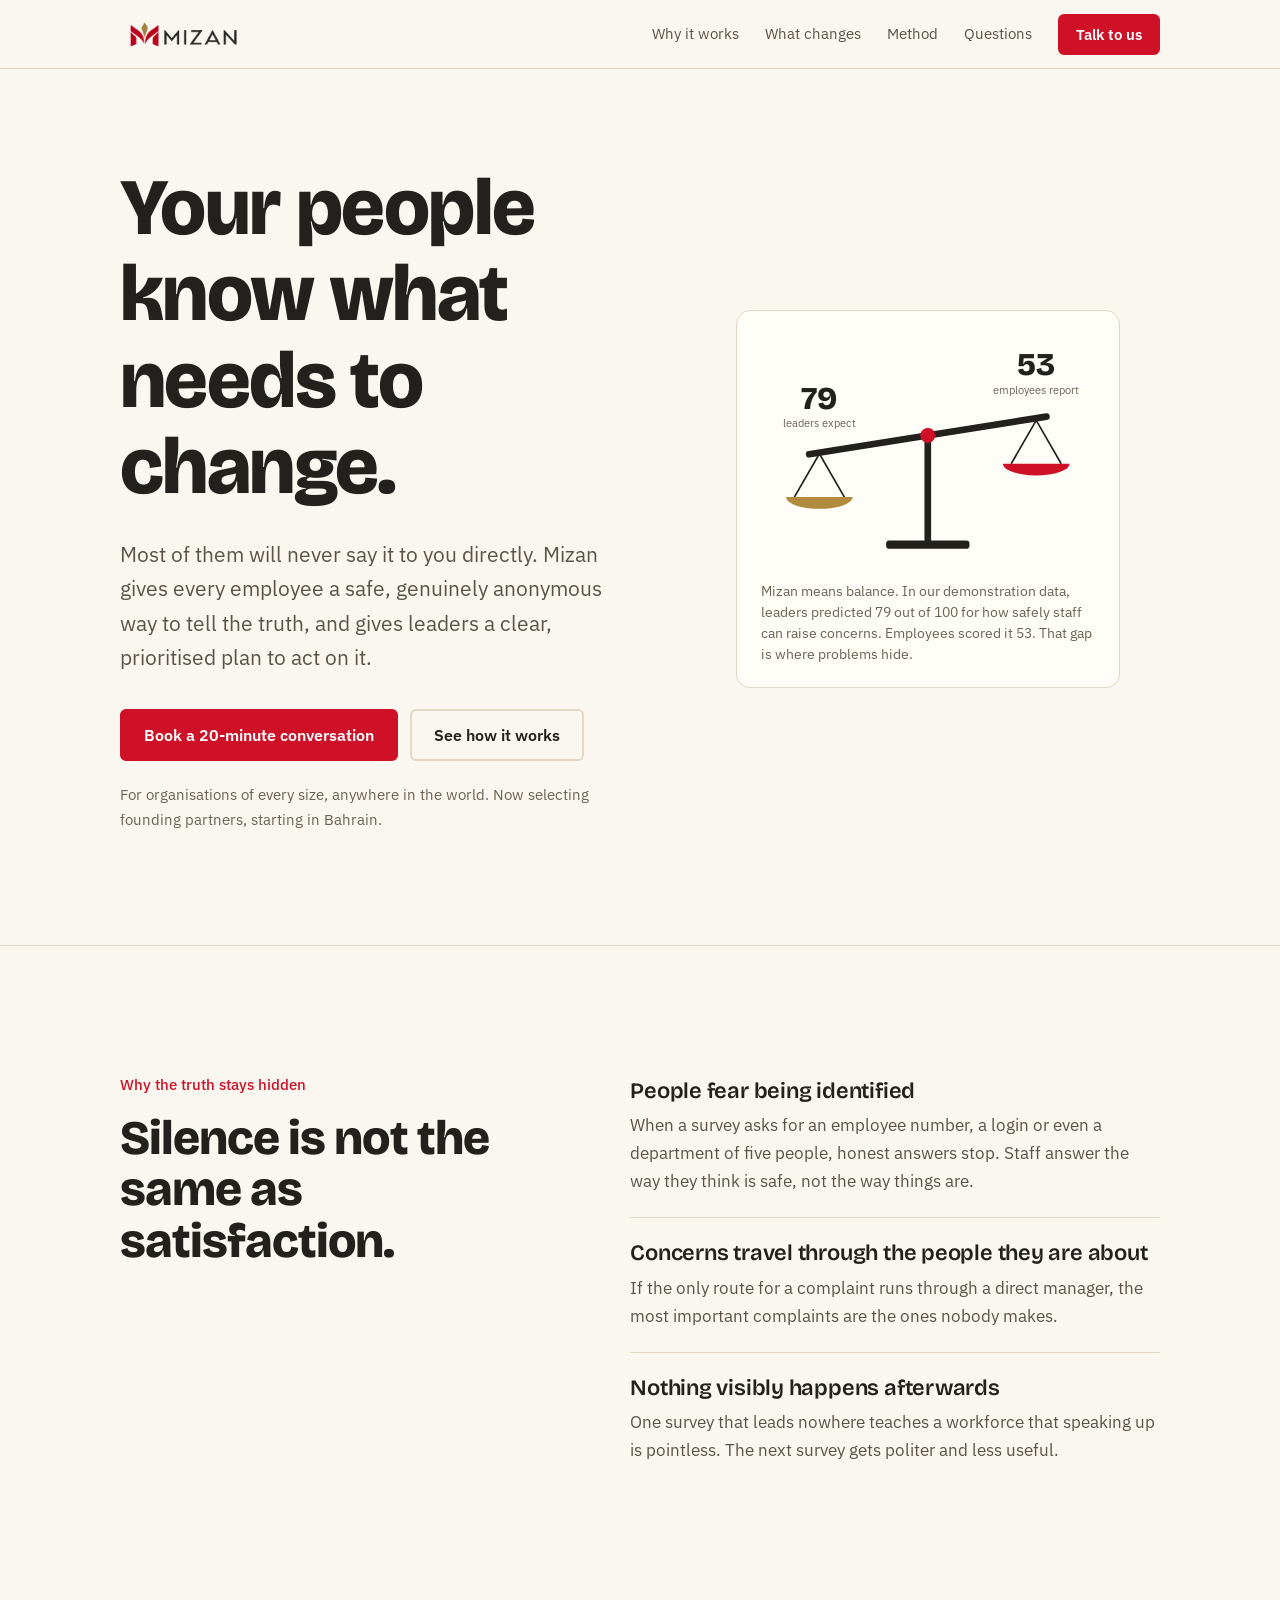
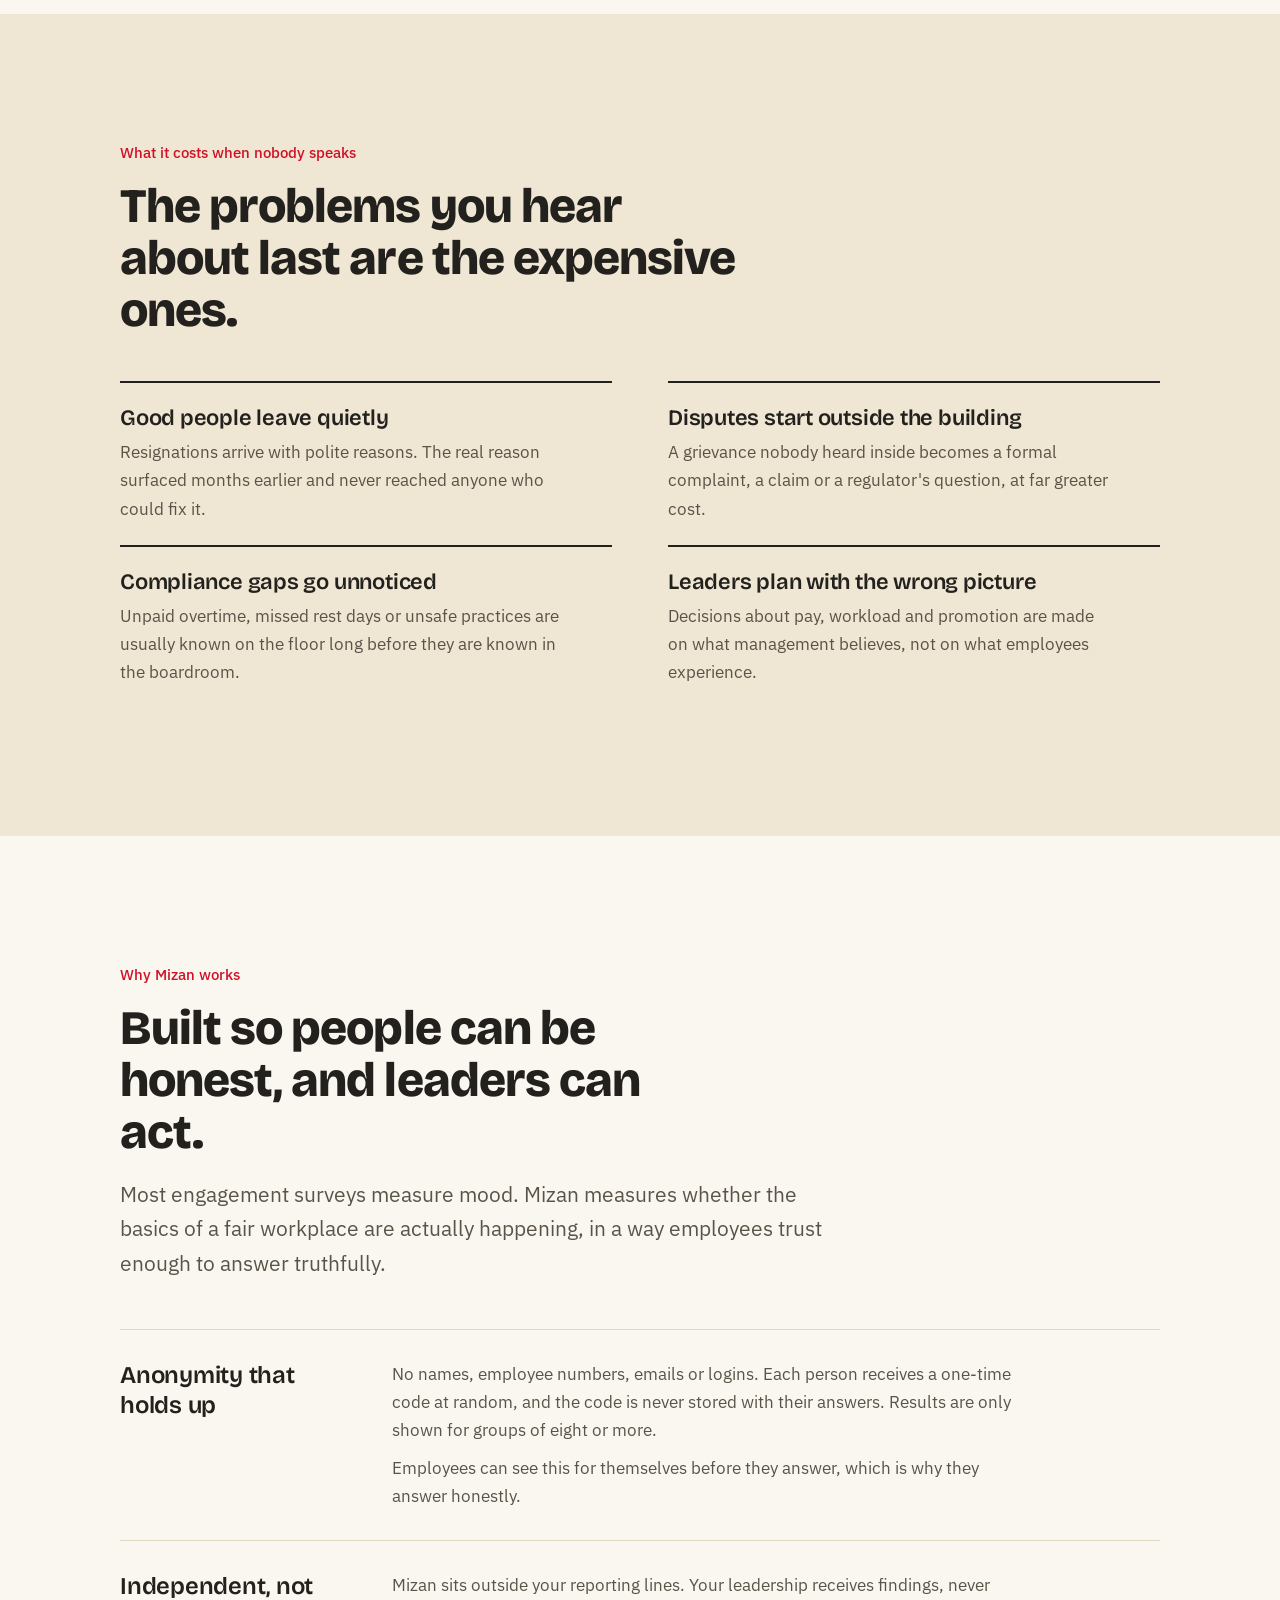
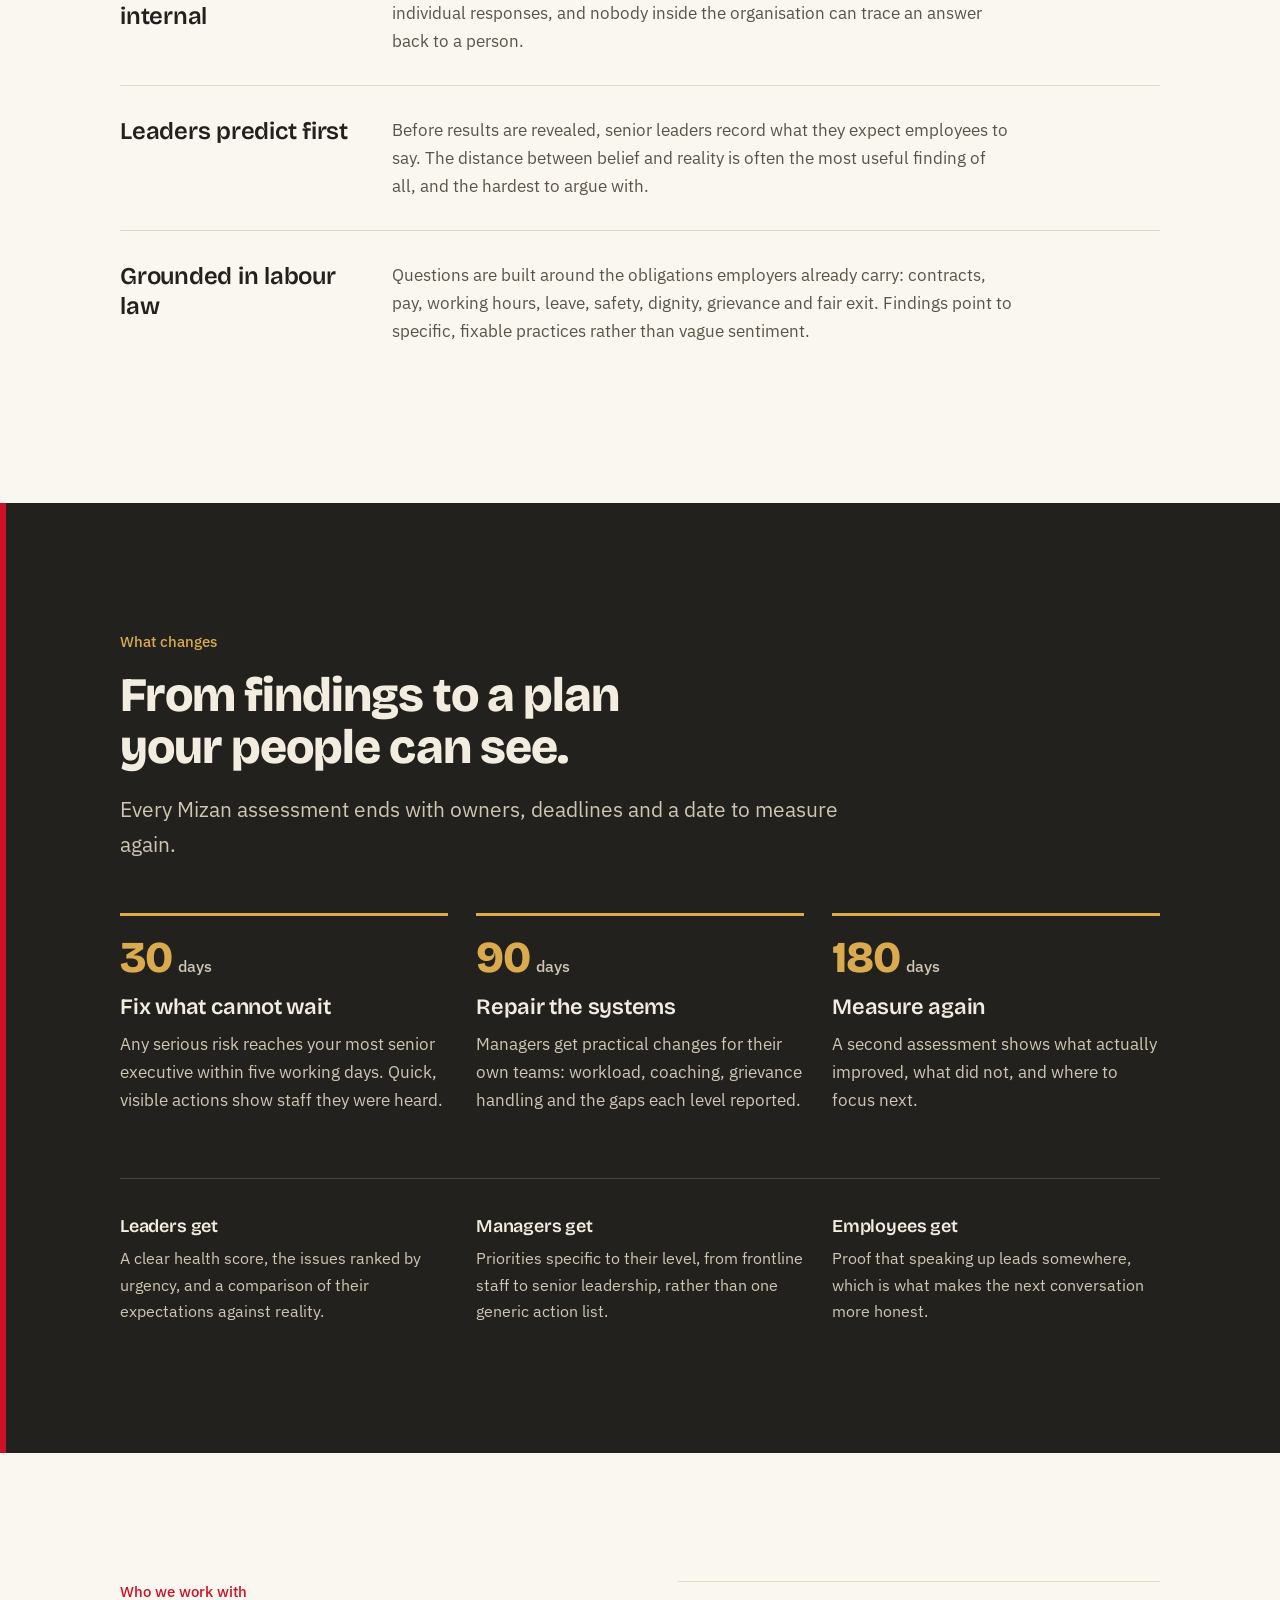
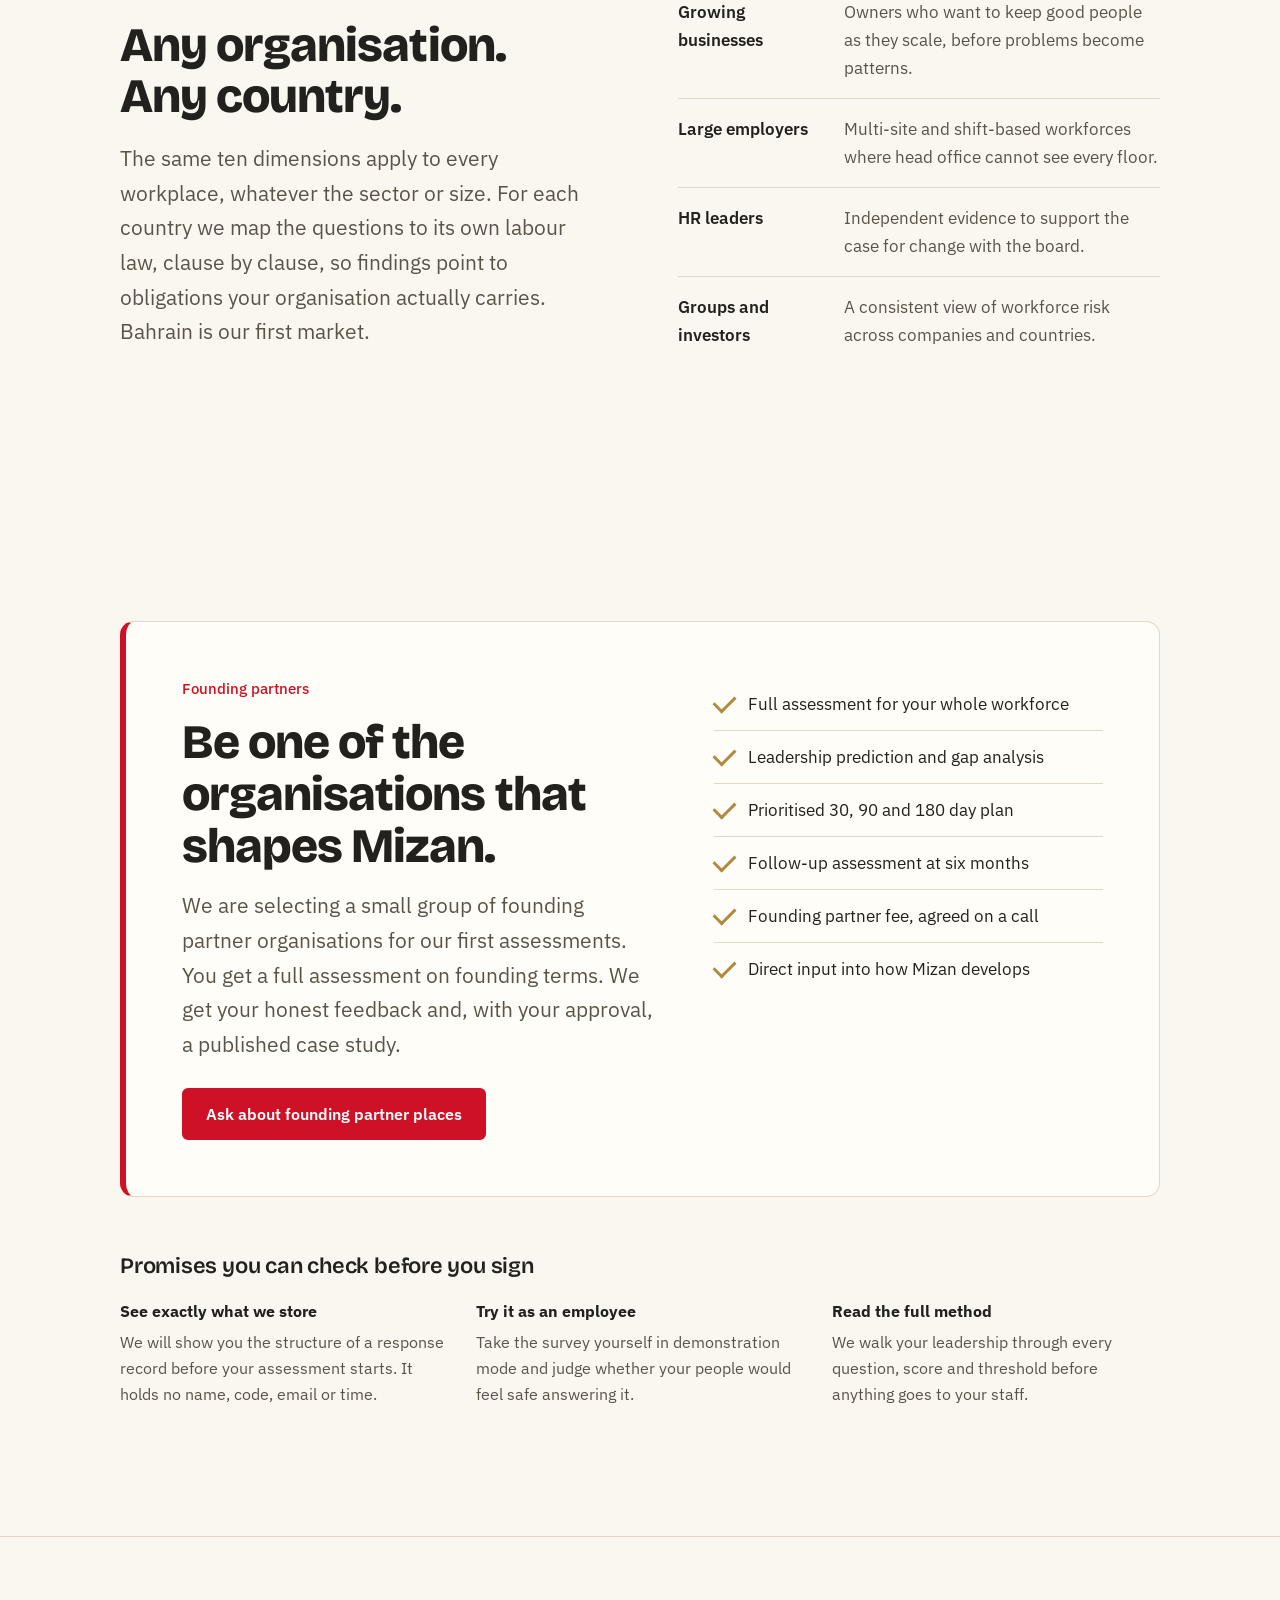
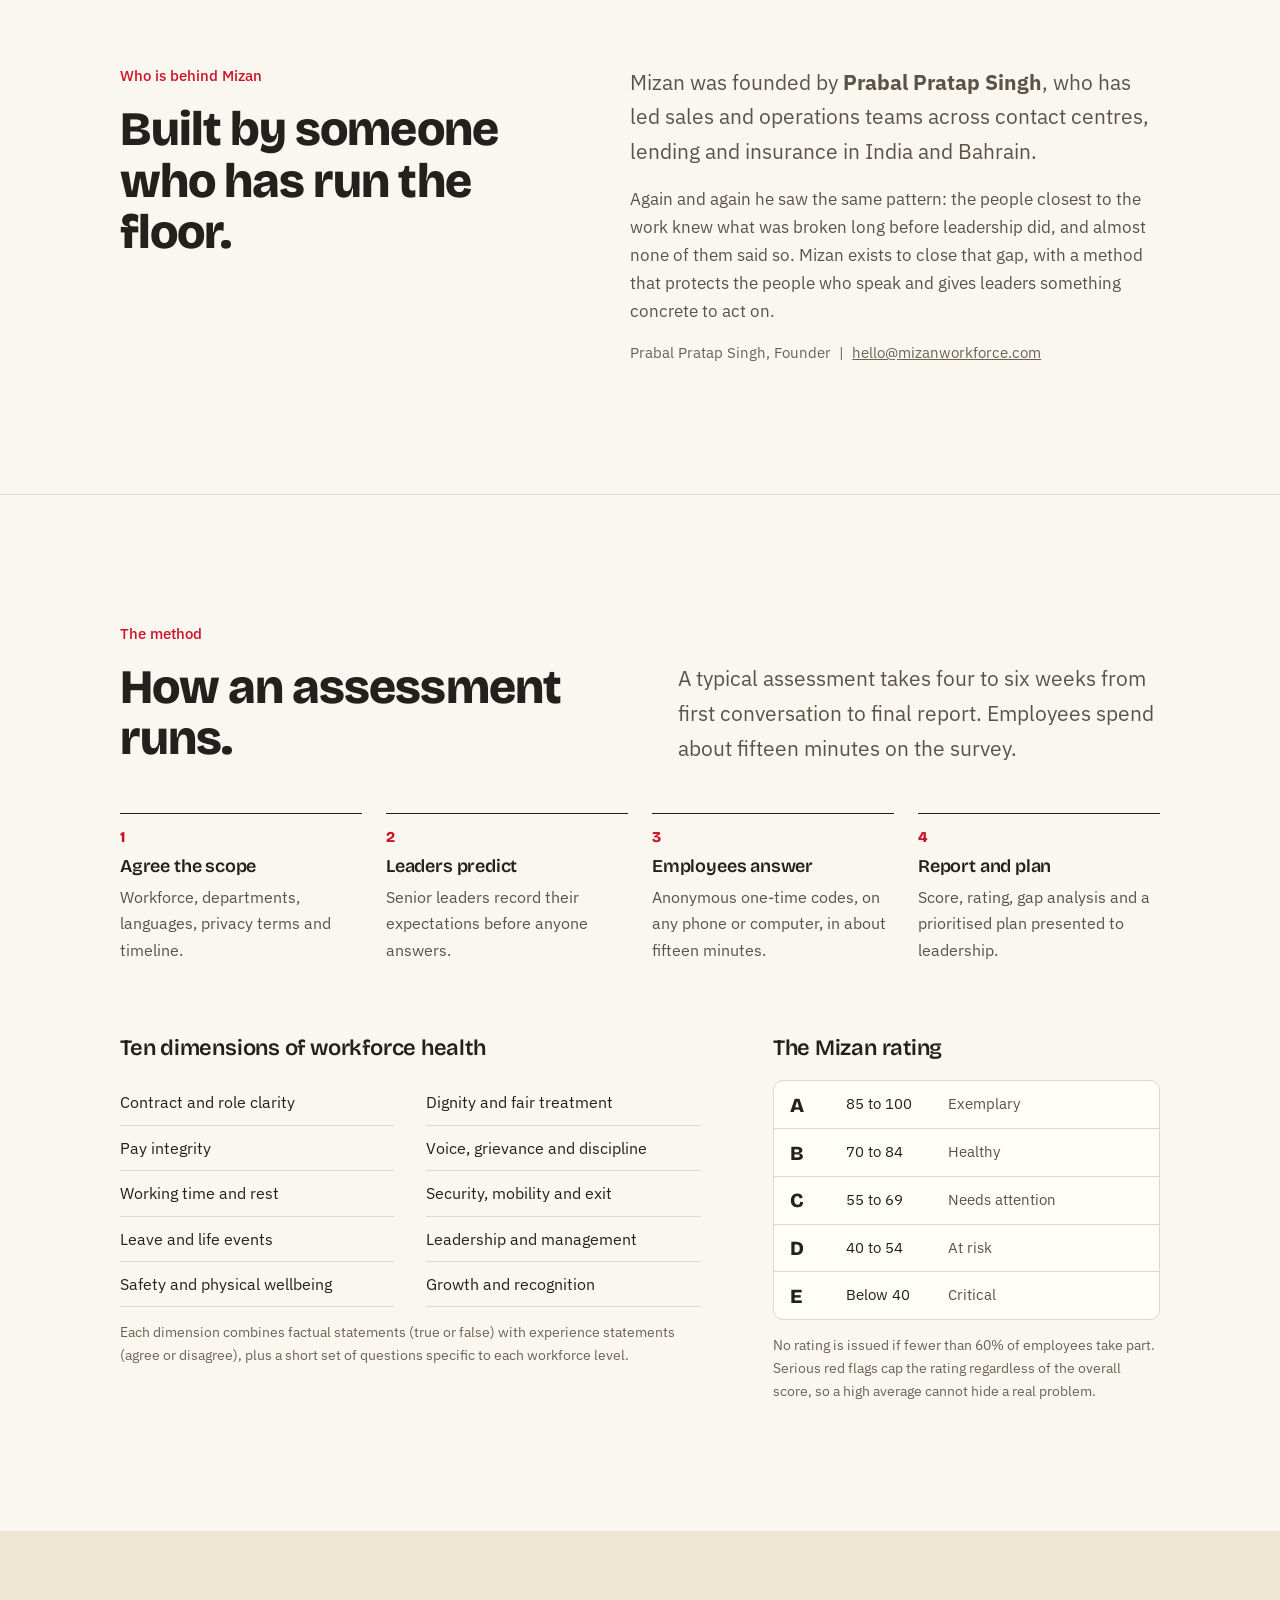
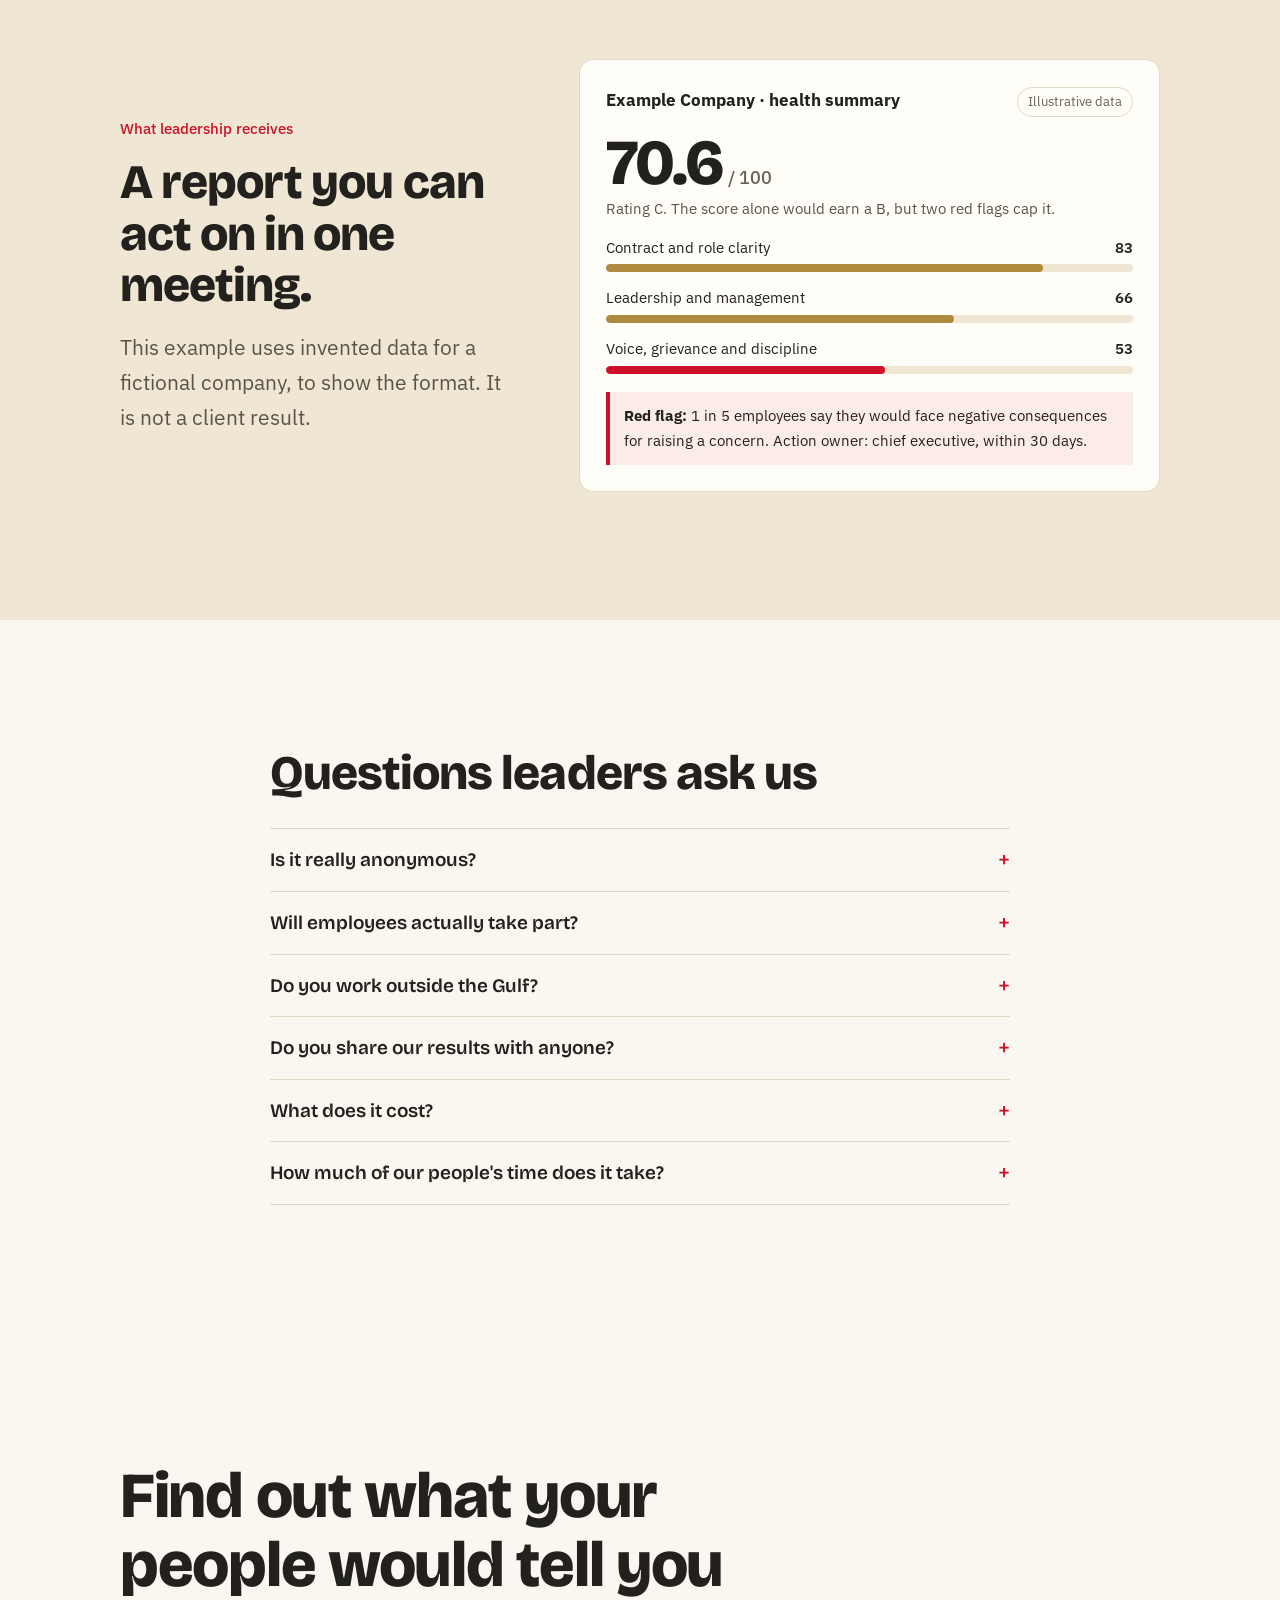
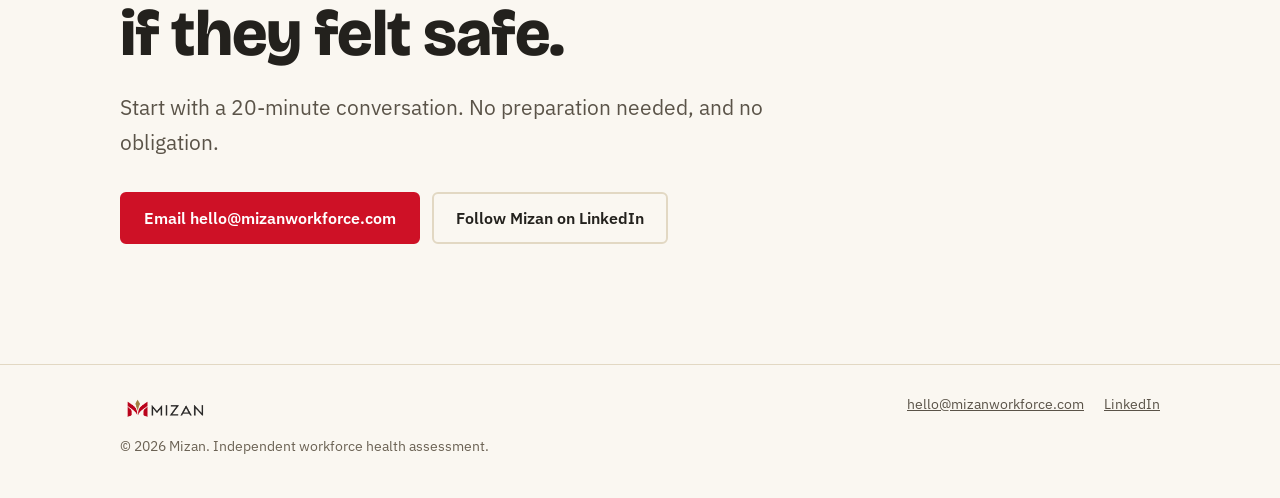
==== commit 458e4778: "Add founder section Co-Authored-By: Claude Opus 5.5 <noreply@anthropic.com> Claude-Session: https://" ====
--- a/index.html
+++ b/index.html
@@ -150,6 +150,13 @@
 .verify b{display:block;color:var(--ink);margin-bottom:4px}
 @media (max-width:820px){.verify .grid{grid-template-columns:1fr}}
 
+/* founder */
+.founder{border-top:1px solid var(--line)}
+.founder .wrap{display:grid;grid-template-columns:.9fr 1.1fr;gap:clamp(32px,6vw,80px)}
+.founder-body p+p{margin-top:16px;color:var(--ink-2);max-width:60ch}
+.founder .sign{font-size:15px;color:var(--muted)}
+@media (max-width:820px){.founder .wrap{grid-template-columns:1fr}}
+
 /* method */
 .method{border-top:1px solid var(--line)}
 .method .intro{display:grid;grid-template-columns:1fr 1fr;gap:clamp(32px,6vw,80px);align-items:end}
@@ -370,6 +377,20 @@
         <p><b>Try it as an employee</b>Take the survey yourself in demonstration mode and judge whether your people would feel safe answering it.</p>
         <p><b>Read the full method</b>We walk your leadership through every question, score and threshold before anything goes to your staff.</p>
       </div>
+    </div>
+  </div>
+</section>
+
+<section class="founder" id="founder">
+  <div class="wrap">
+    <div>
+      <p class="kicker">Who is behind Mizan</p>
+      <h2>Built by someone who has run the floor.</h2>
+    </div>
+    <div class="founder-body">
+      <p class="lede">Mizan was founded by <b>Prabal Pratap Singh</b>, who has led sales and operations teams across contact centres, lending and insurance in India and Bahrain.</p>
+      <p>Again and again he saw the same pattern: the people closest to the work knew what was broken long before leadership did, and almost none of them said so. Mizan exists to close that gap, with a method that protects the people who speak and gives leaders something concrete to act on.</p>
+      <p class="sign">Prabal Pratap Singh, Founder &nbsp;|&nbsp; <a href="mailto:hello@mizanworkforce.com">hello@mizanworkforce.com</a></p>
     </div>
   </div>
 </section>
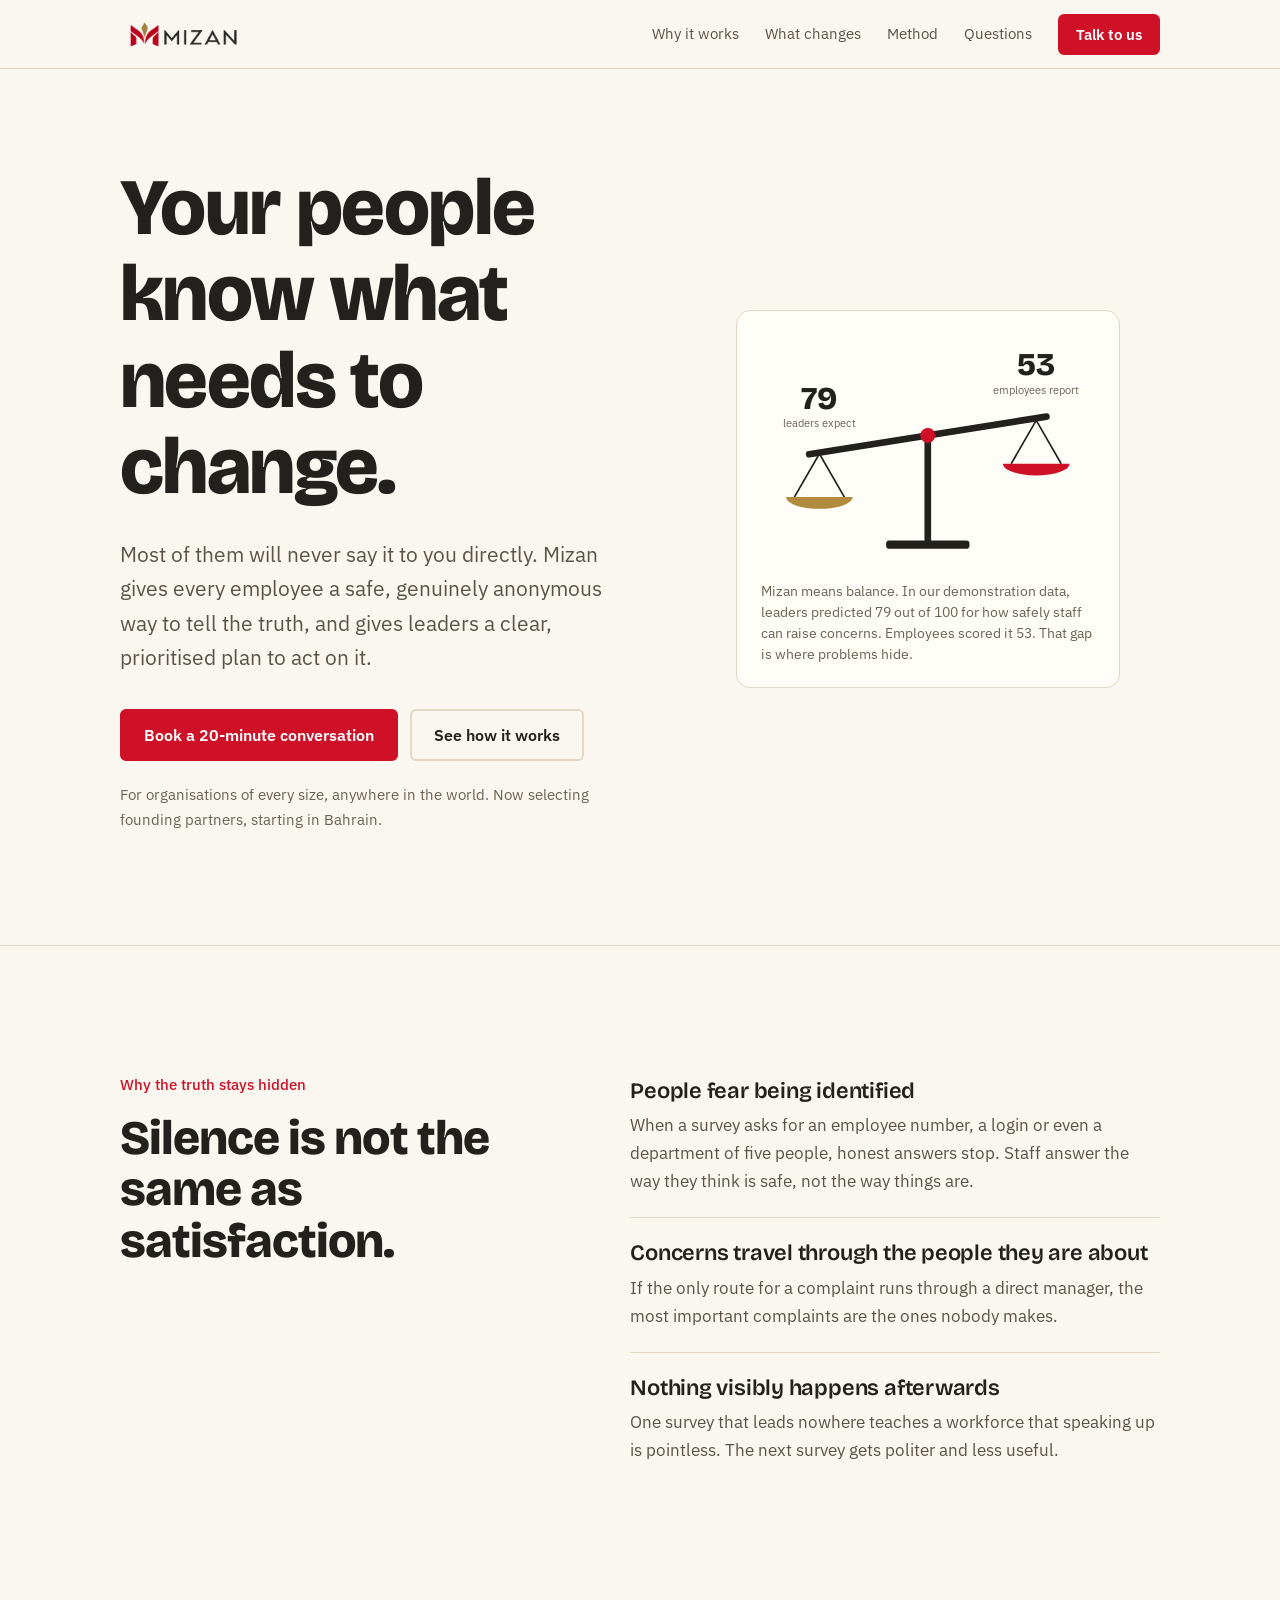
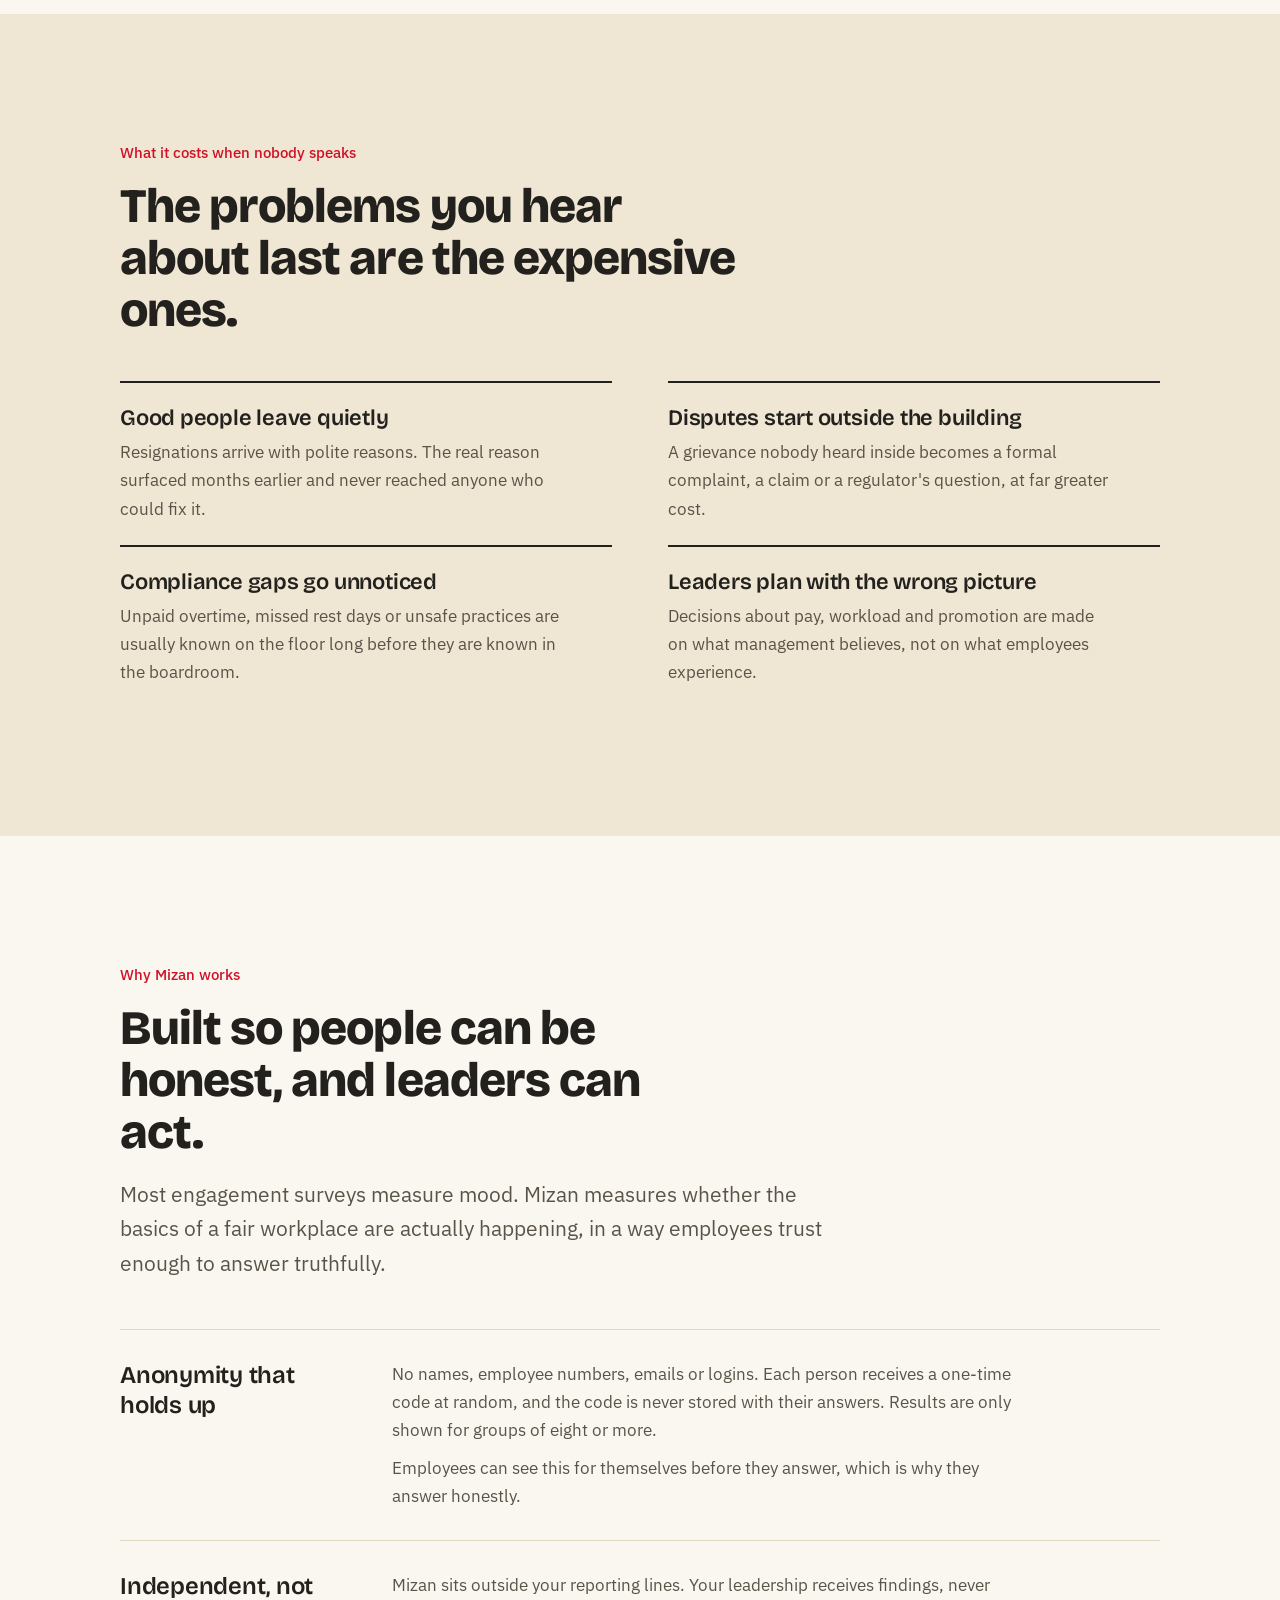
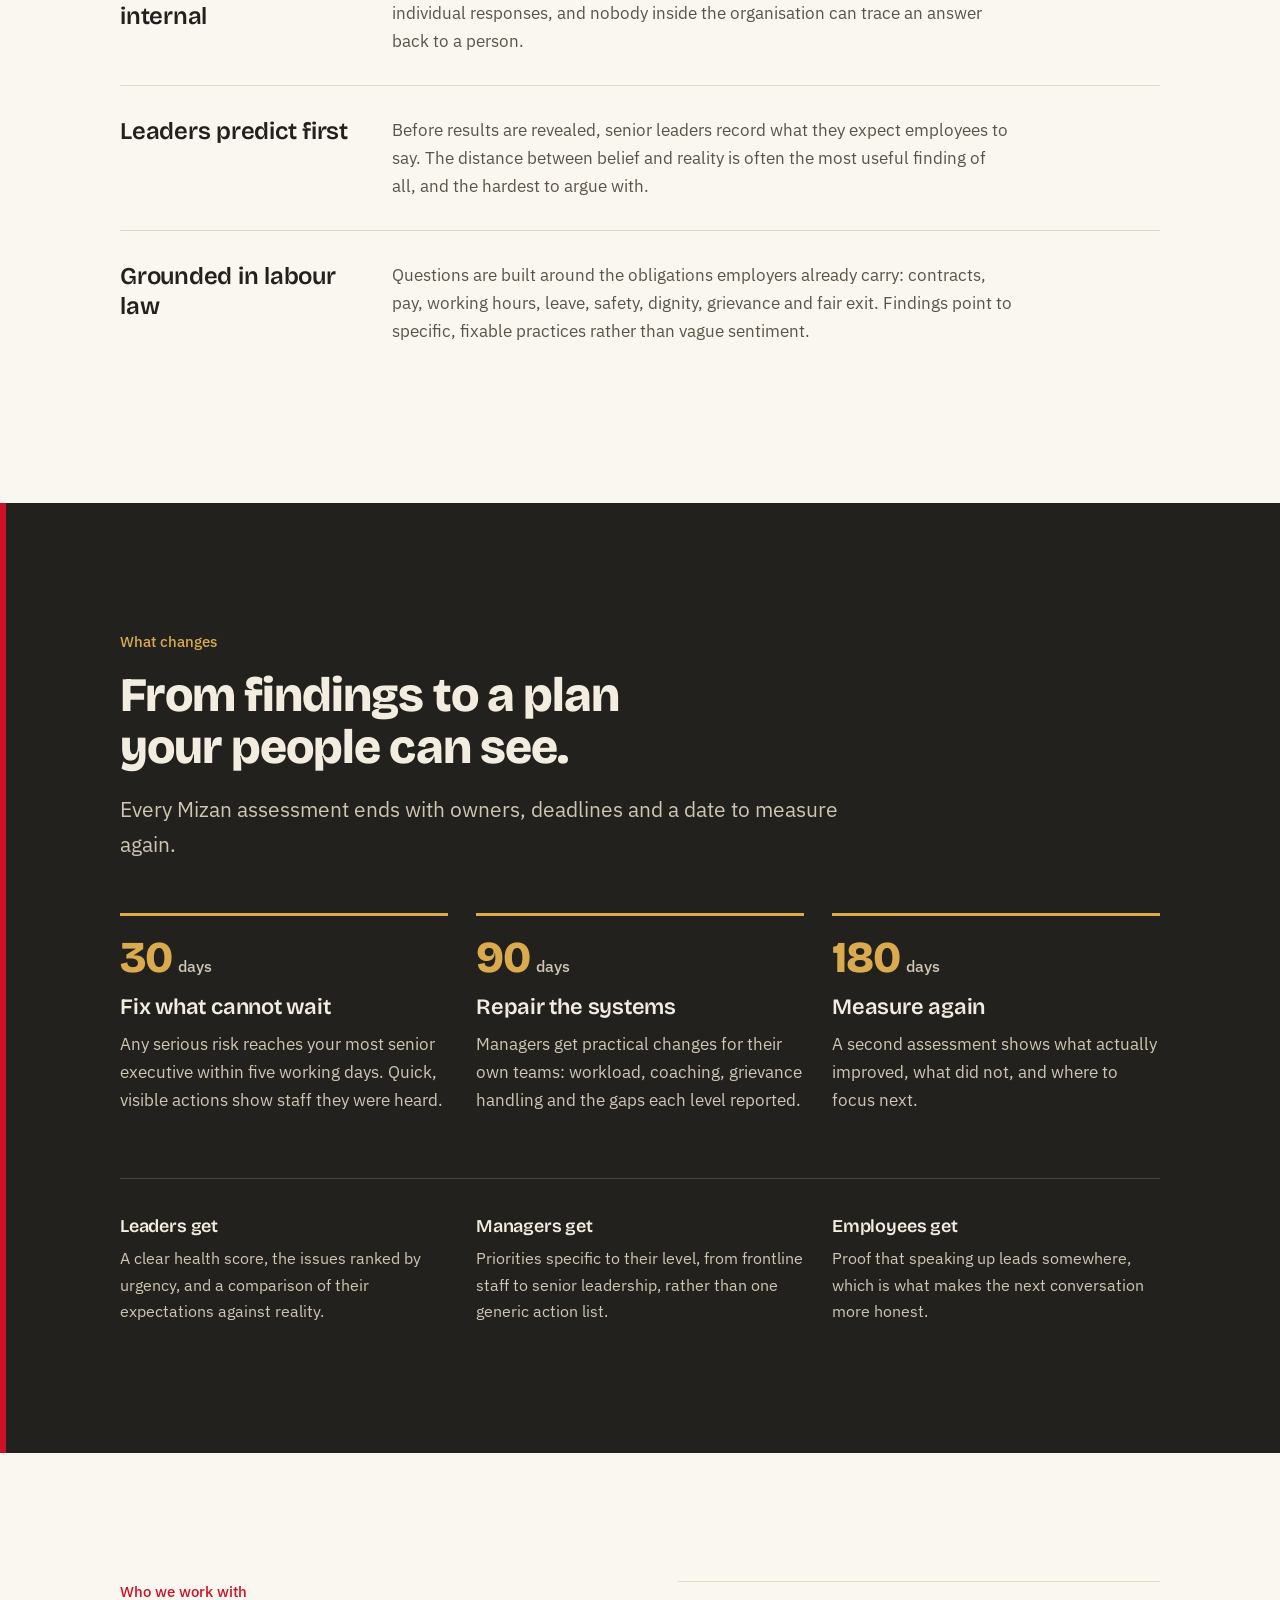
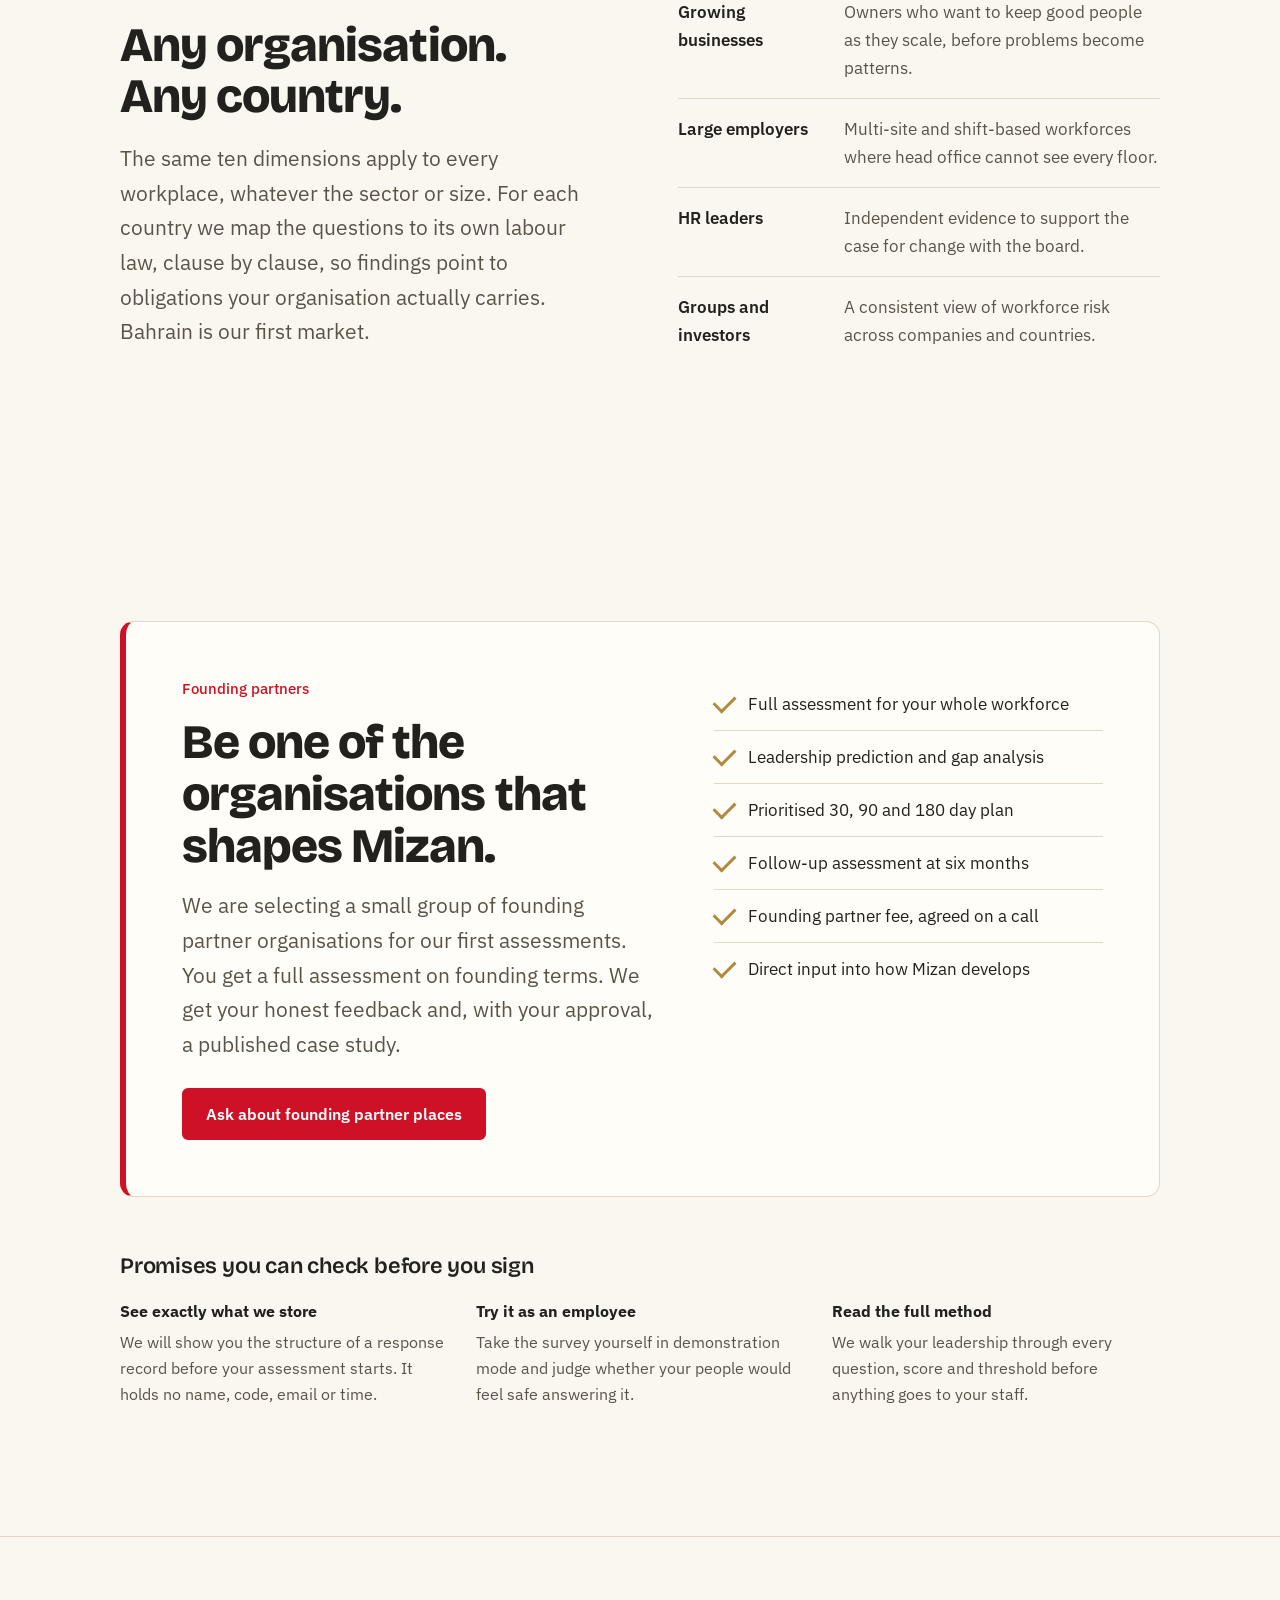
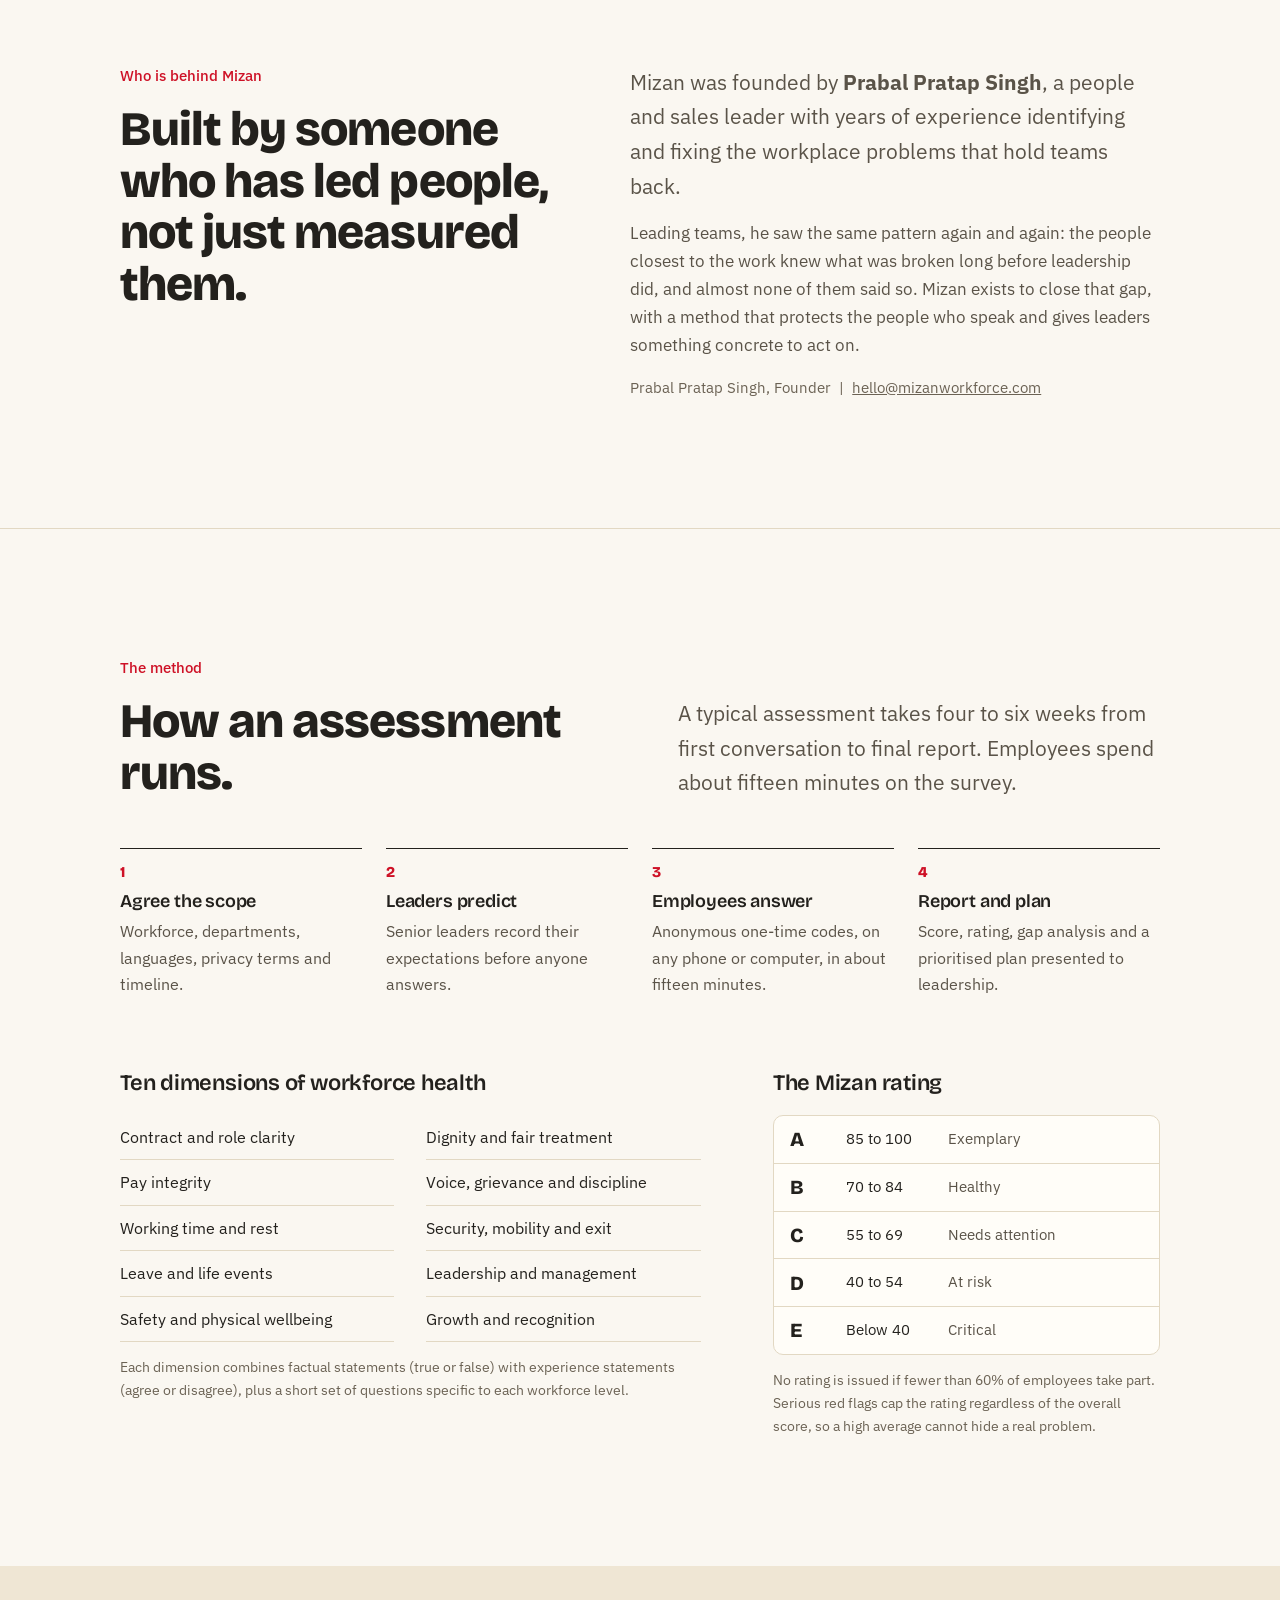
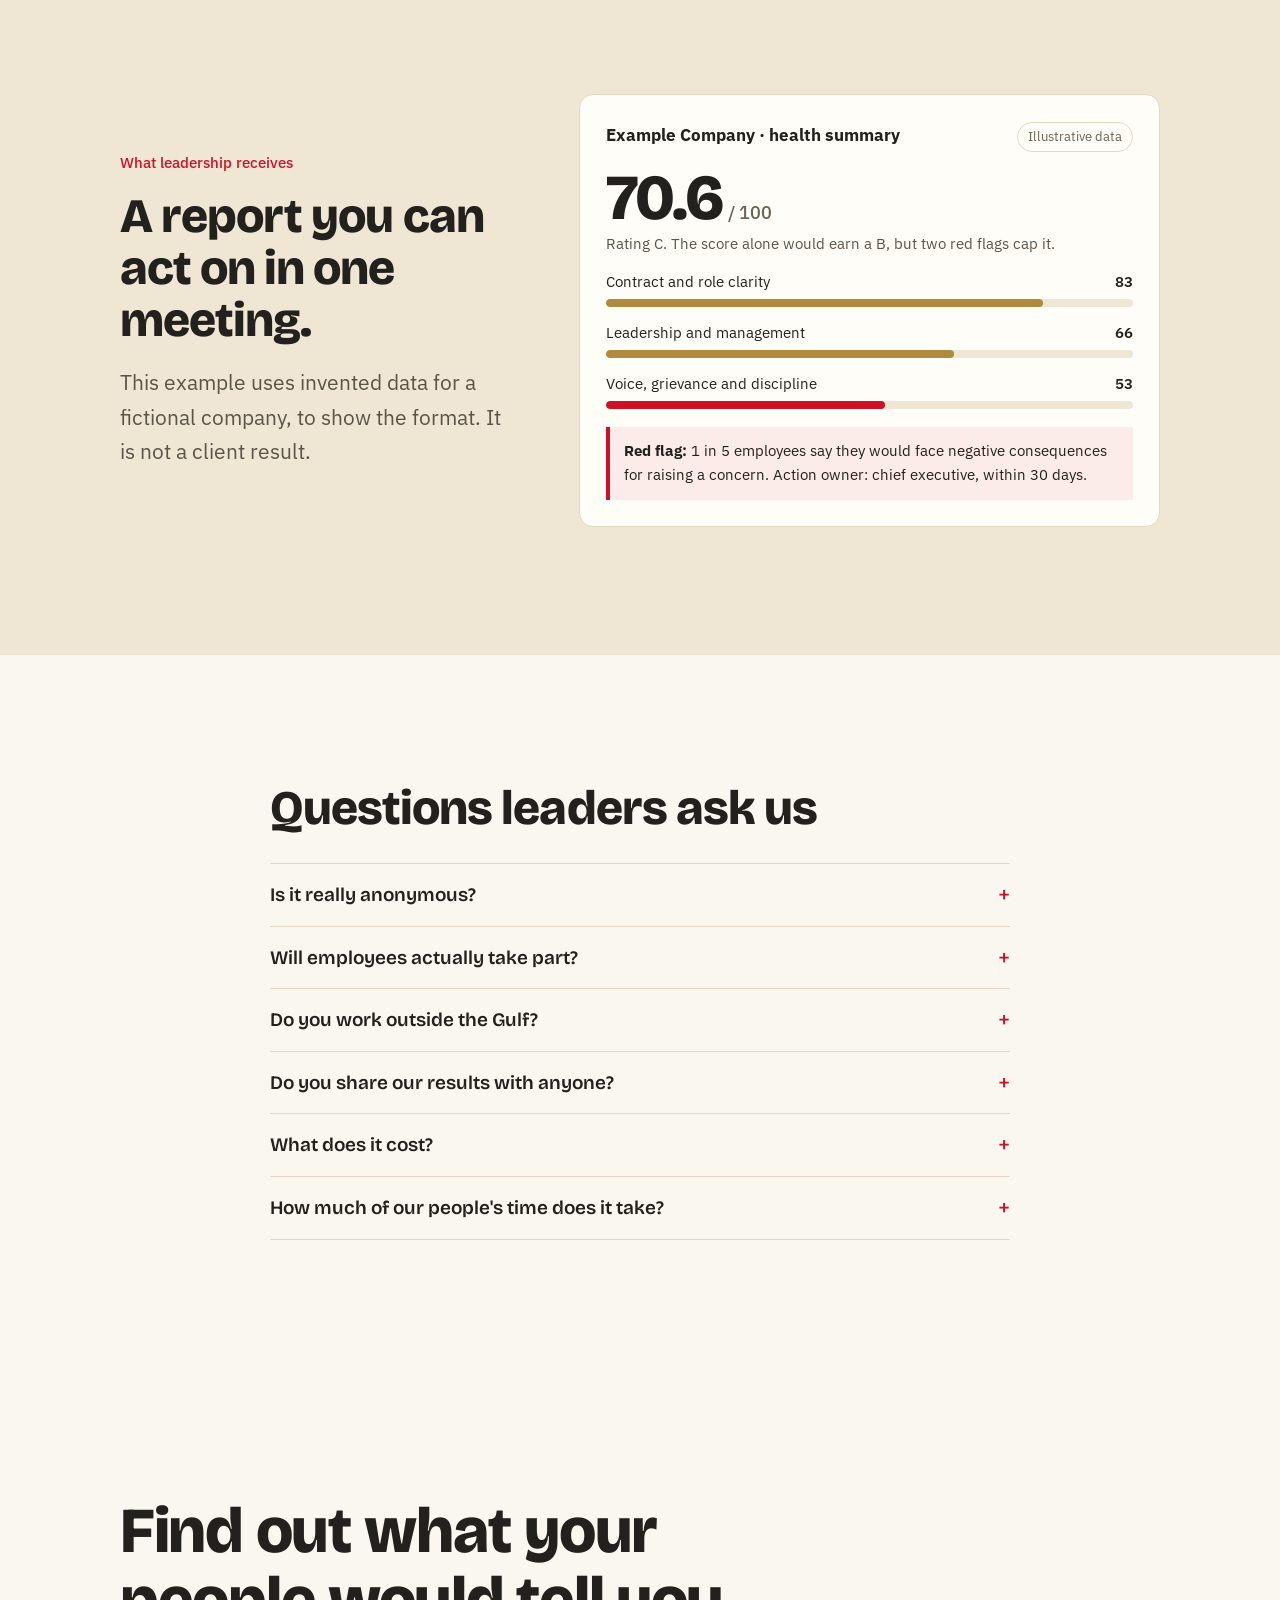
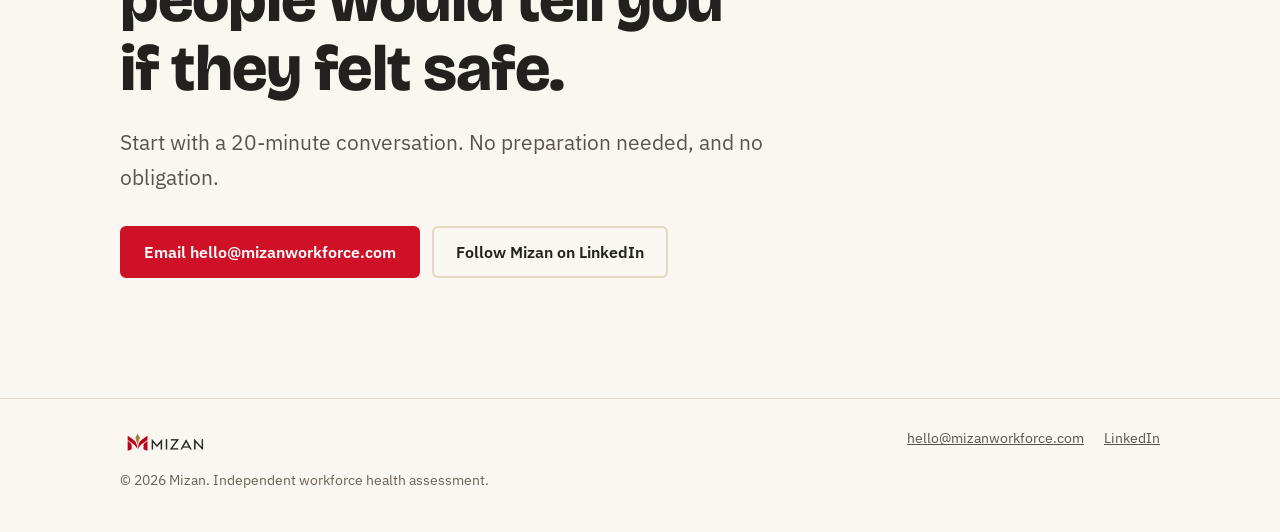
==== commit 8ccdc5ca: "Make founder background generic Co-Authored-By: Claude Opus 5.5 <noreply@anthropic.com> Claude-Sessi" ====
--- a/index.html
+++ b/index.html
@@ -385,11 +385,11 @@
   <div class="wrap">
     <div>
       <p class="kicker">Who is behind Mizan</p>
-      <h2>Built by someone who has run the floor.</h2>
+      <h2>Built by someone who has led people, not just measured them.</h2>
     </div>
     <div class="founder-body">
-      <p class="lede">Mizan was founded by <b>Prabal Pratap Singh</b>, who has led sales and operations teams across contact centres, lending and insurance in India and Bahrain.</p>
-      <p>Again and again he saw the same pattern: the people closest to the work knew what was broken long before leadership did, and almost none of them said so. Mizan exists to close that gap, with a method that protects the people who speak and gives leaders something concrete to act on.</p>
+      <p class="lede">Mizan was founded by <b>Prabal Pratap Singh</b>, a people and sales leader with years of experience identifying and fixing the workplace problems that hold teams back.</p>
+      <p>Leading teams, he saw the same pattern again and again: the people closest to the work knew what was broken long before leadership did, and almost none of them said so. Mizan exists to close that gap, with a method that protects the people who speak and gives leaders something concrete to act on.</p>
       <p class="sign">Prabal Pratap Singh, Founder &nbsp;|&nbsp; <a href="mailto:hello@mizanworkforce.com">hello@mizanworkforce.com</a></p>
     </div>
   </div>
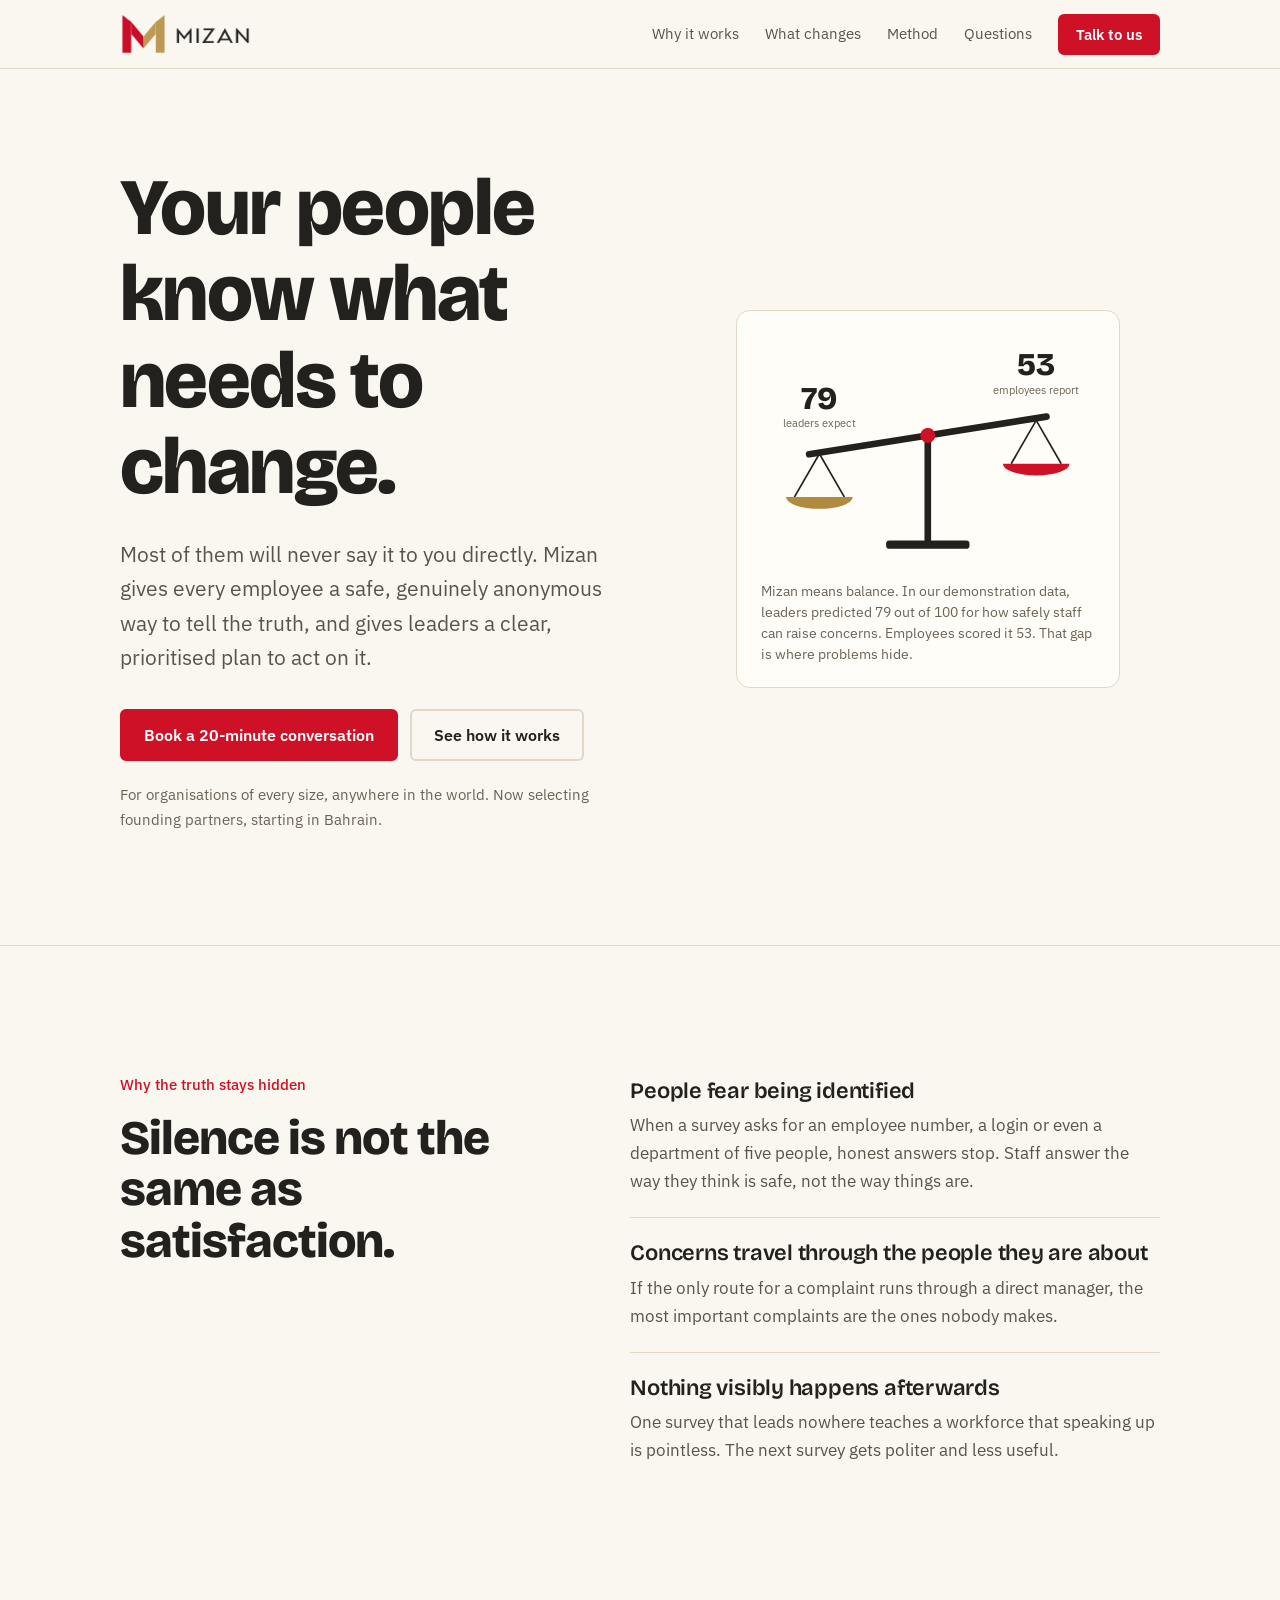
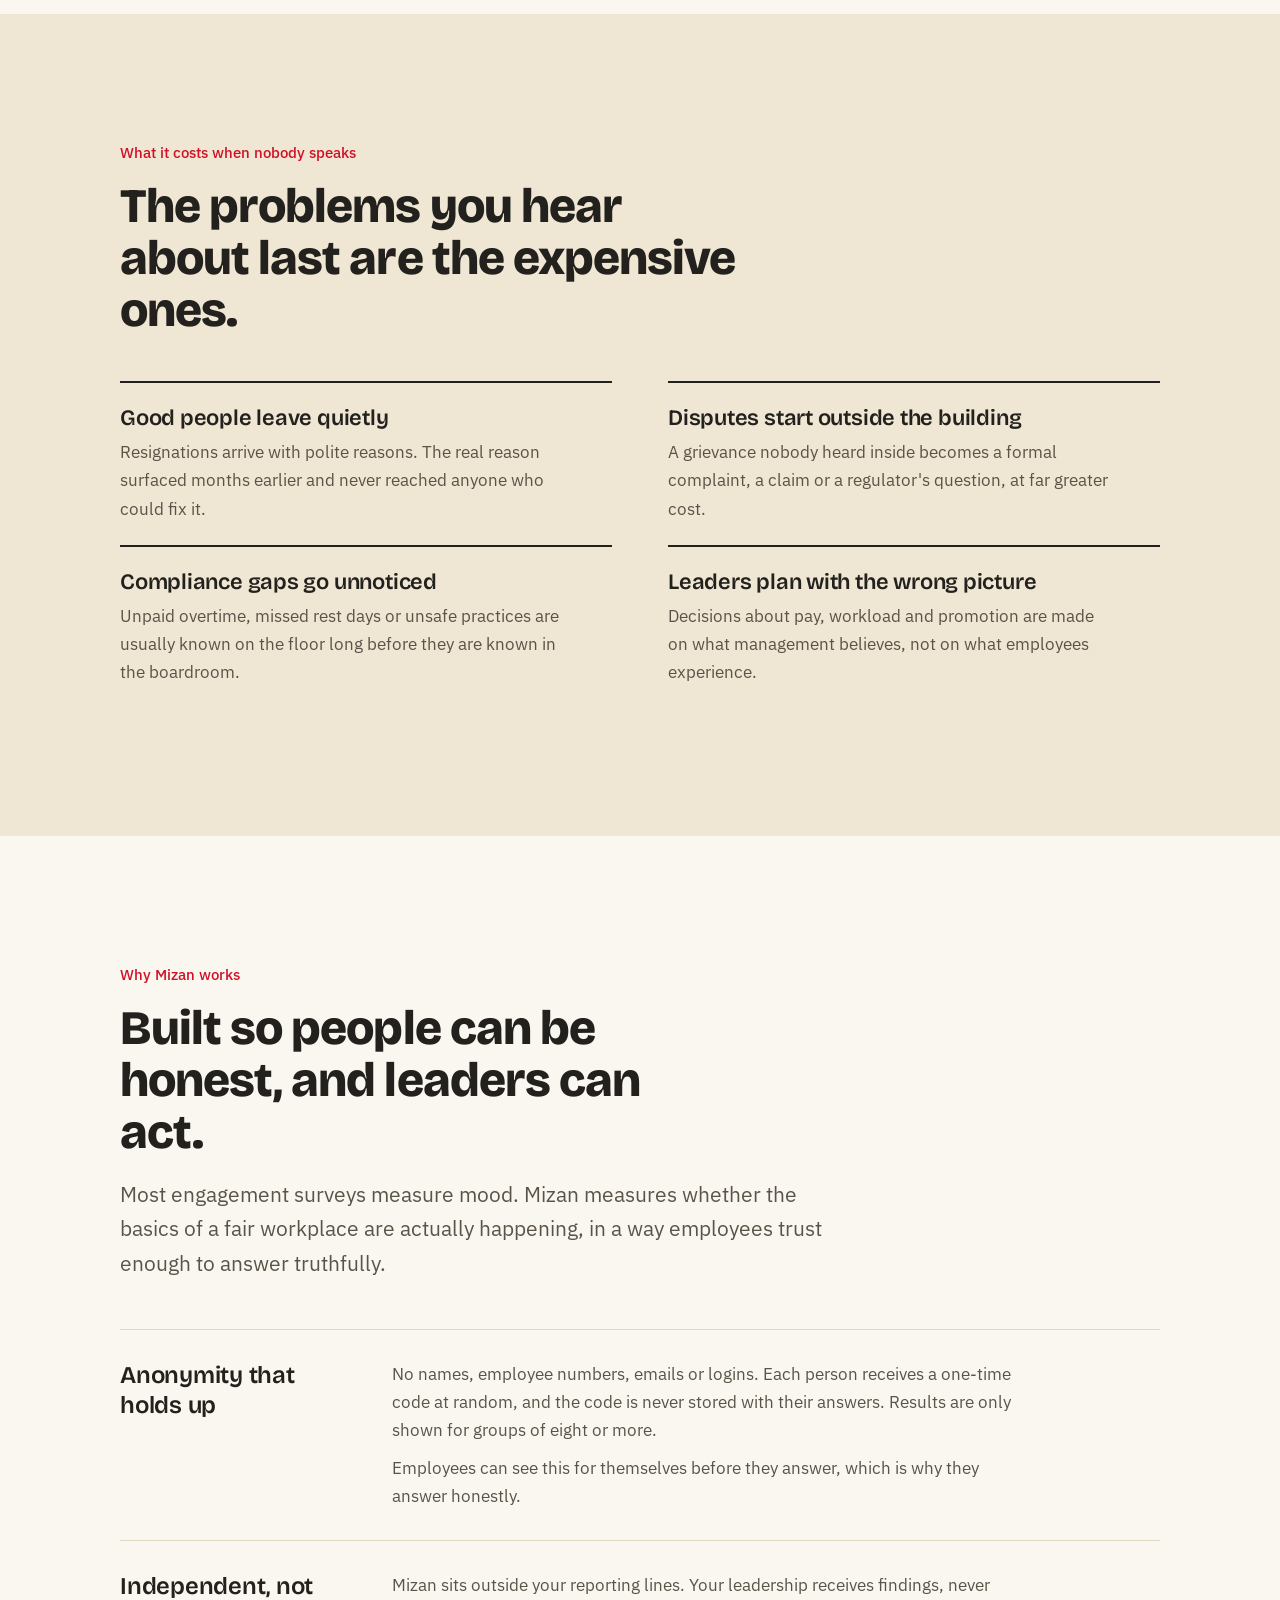
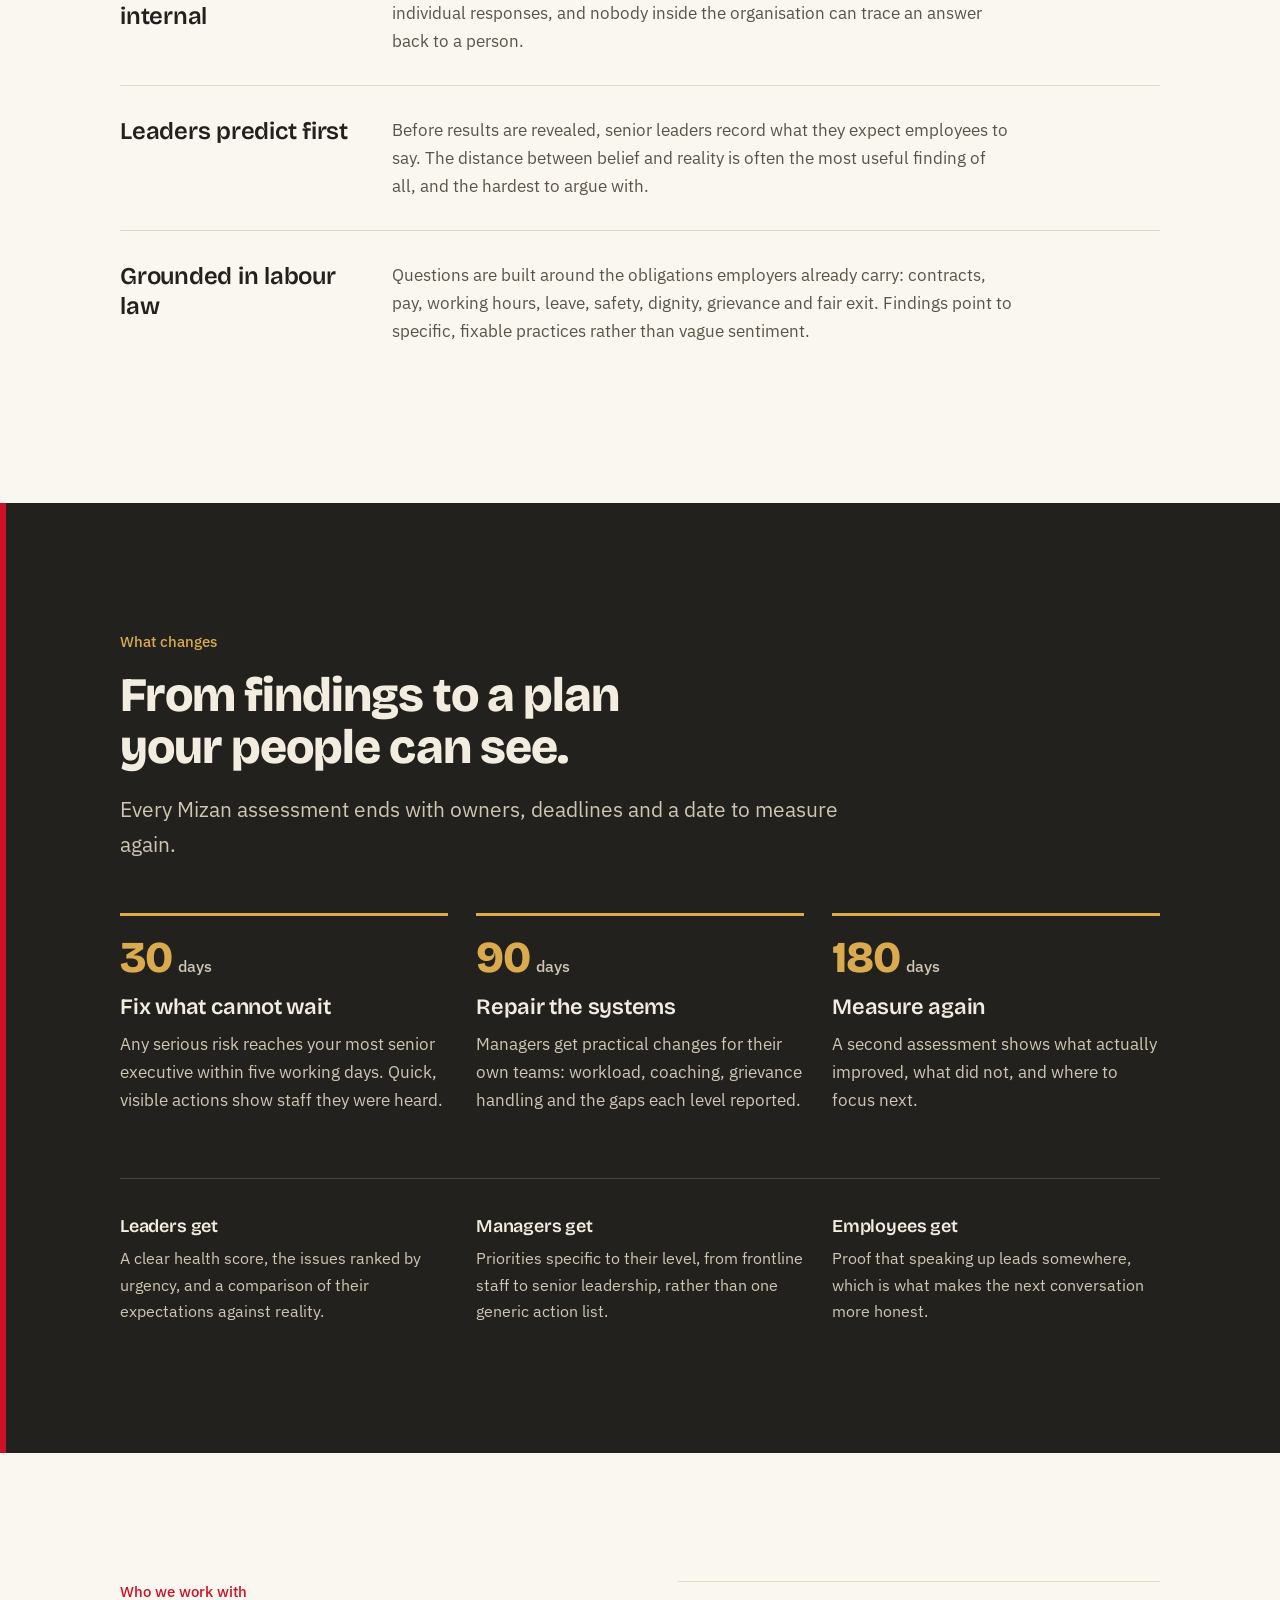
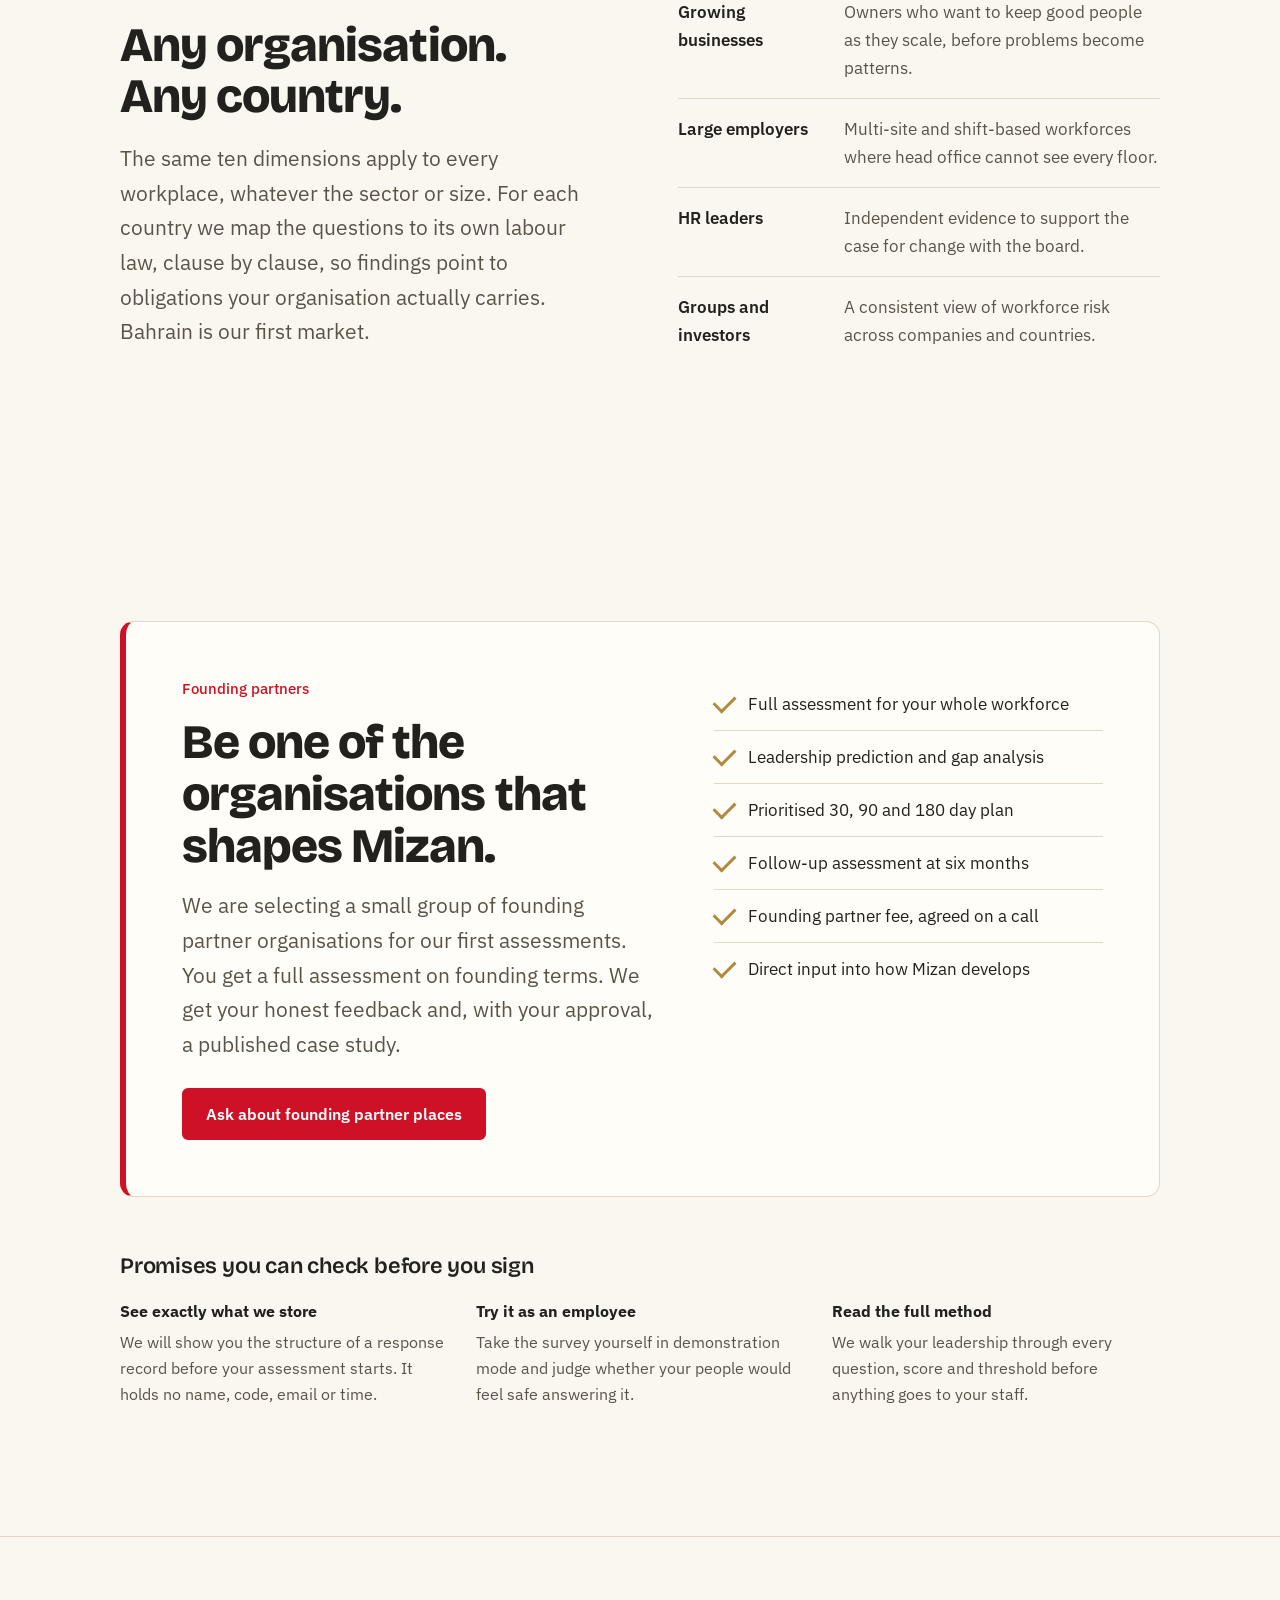
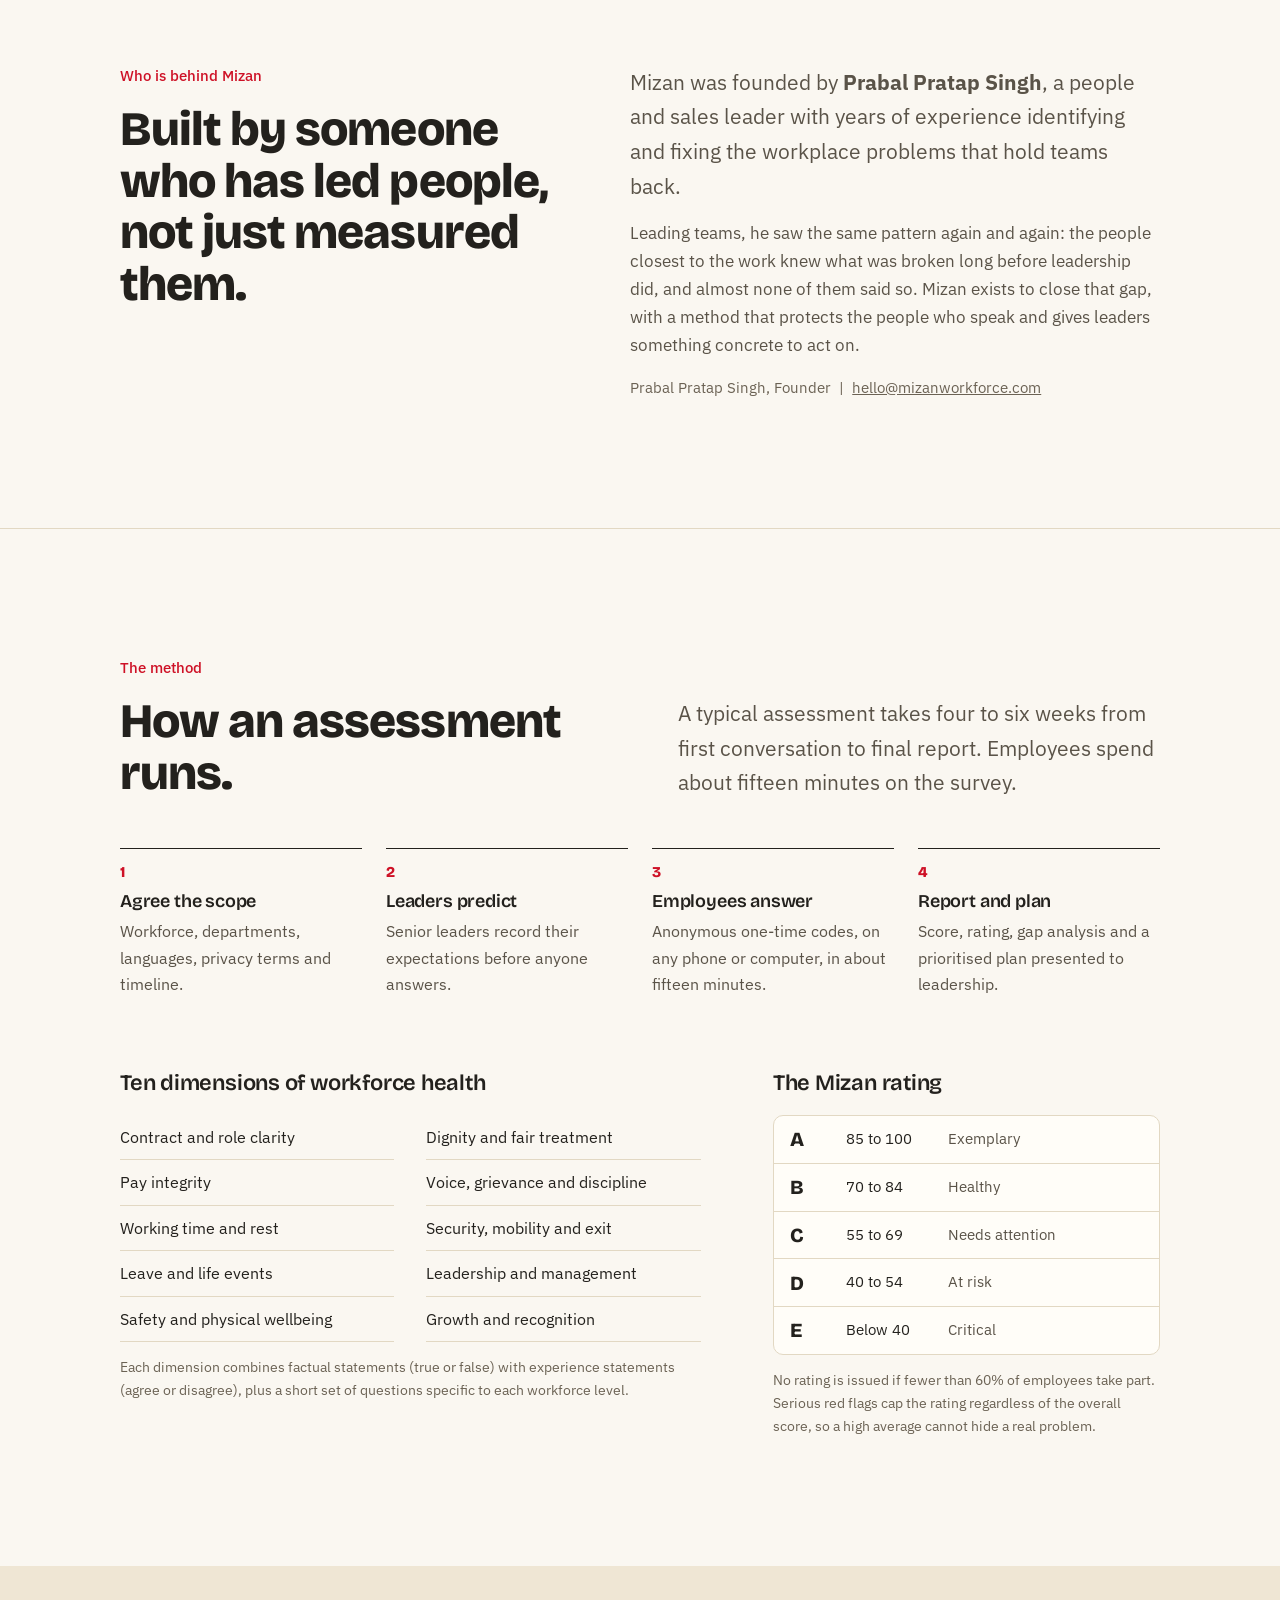
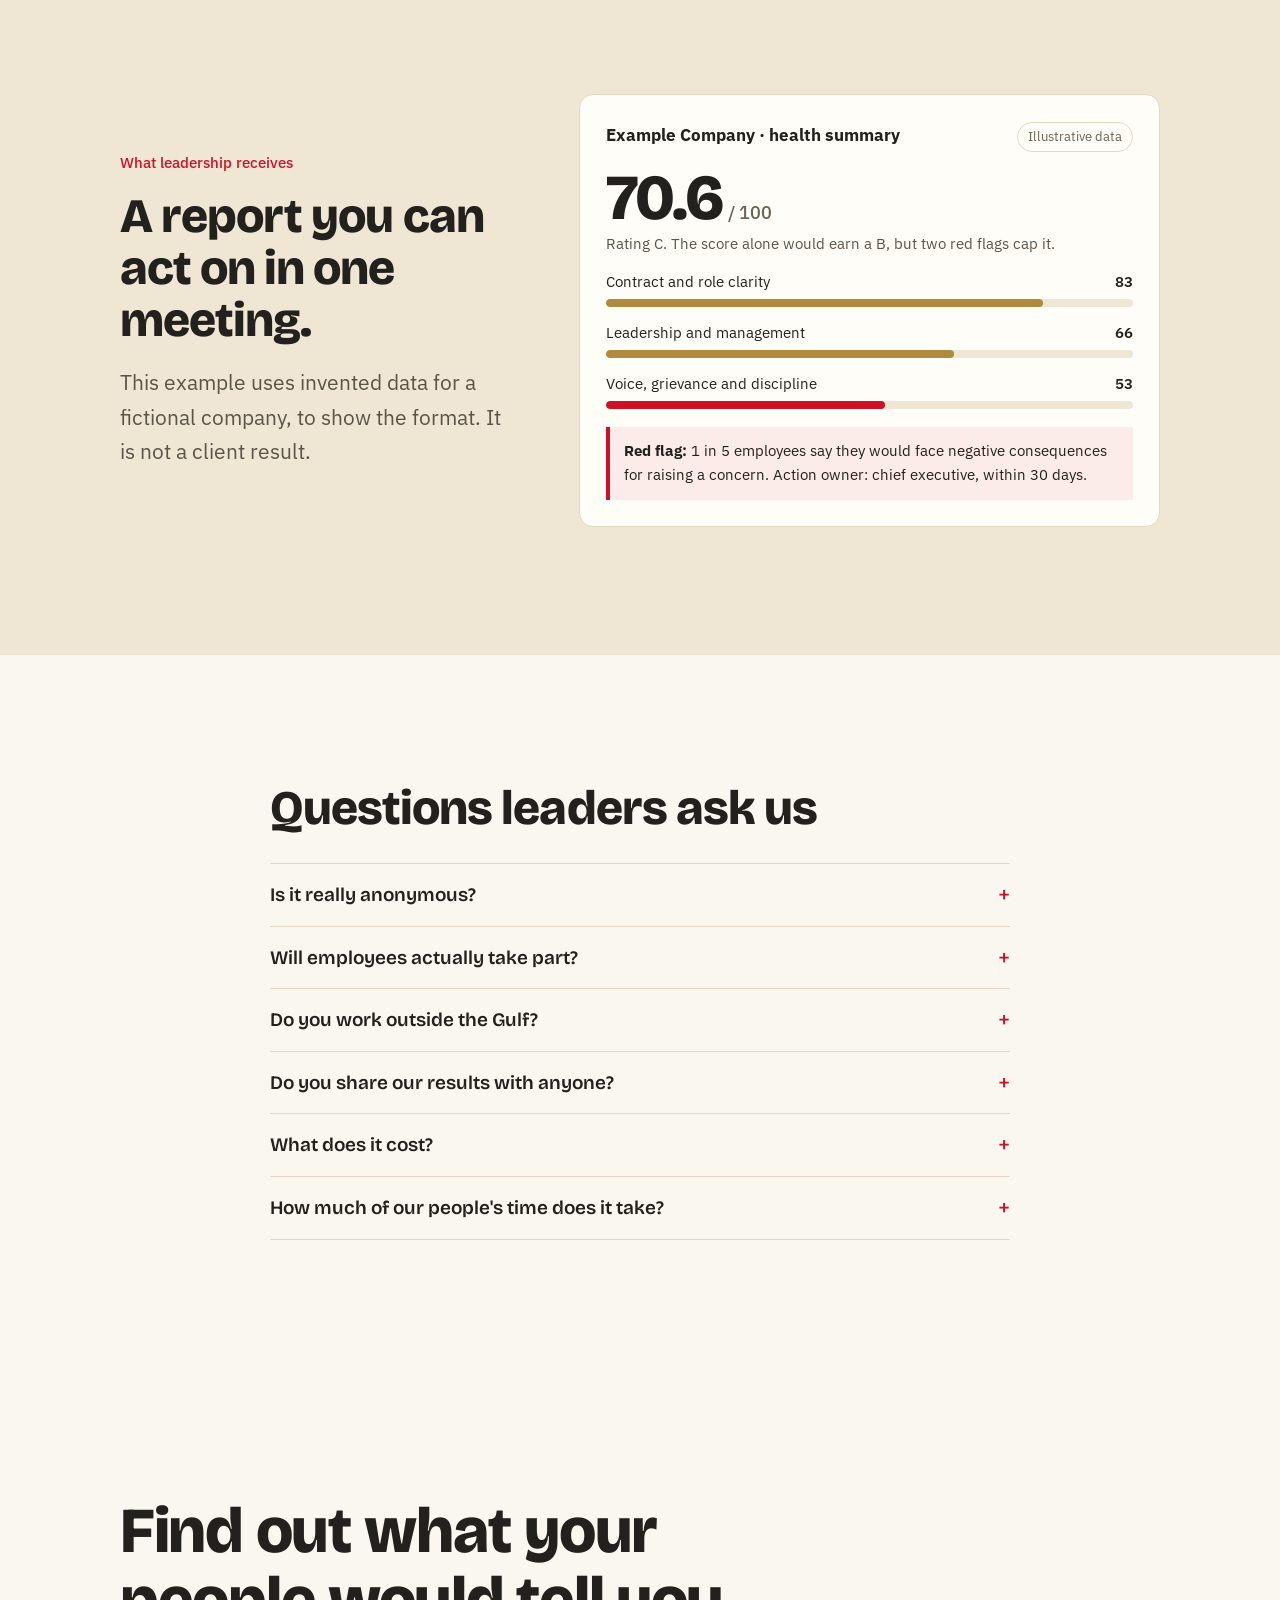
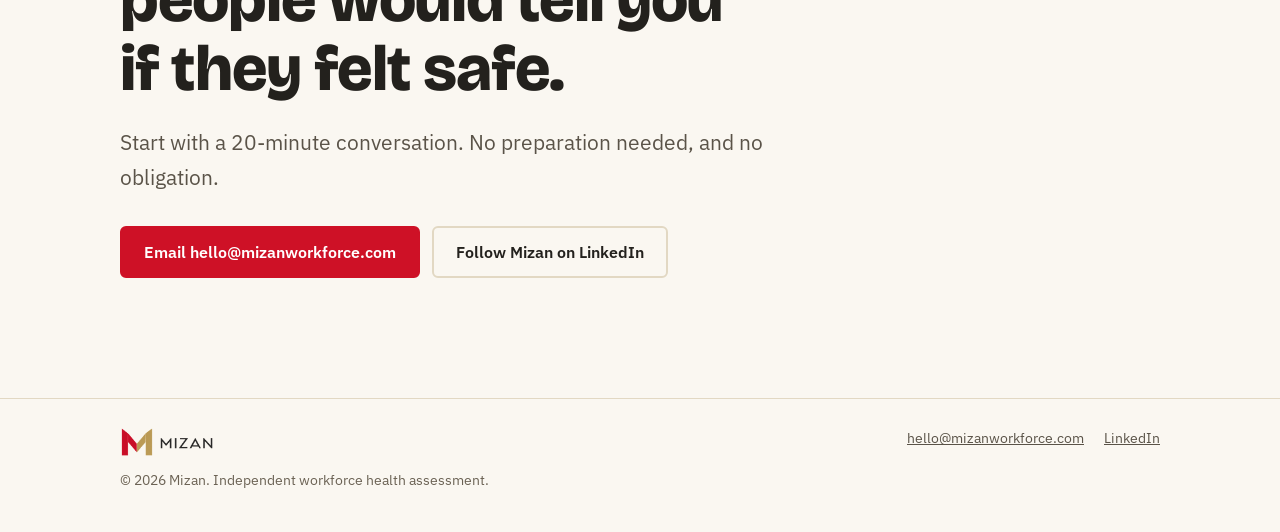
==== commit 067de20c: "Apply Mizan brand kit: aligned logo with canonical M, new favicon and share image, keep kit in /bran" ====
--- a/index.html
+++ b/index.html
@@ -224,7 +224,7 @@
 
 <header>
   <div class="wrap">
-    <a class="brand" href="#top" aria-label="Mizan home"><picture><source srcset="/assets/mizan-logo-dark-640.png" media="(prefers-color-scheme: dark)"><img src="/assets/mizan-logo-640.png" alt="Mizan" width="640" height="214"></picture></a>
+    <a class="brand" href="#top" aria-label="Mizan home"><picture><source srcset="/assets/mizan-logo-dark-640.png" media="(prefers-color-scheme: dark)"><img src="/assets/mizan-logo-640.png" alt="Mizan" width="640" height="205"></picture></a>
     <nav aria-label="Main">
       <a href="#why">Why it works</a>
       <a href="#change">What changes</a>
@@ -486,7 +486,7 @@
 
 <footer>
   <div class="wrap">
-    <span class="foot-brand"><picture><source srcset="/assets/mizan-logo-dark-640.png" media="(prefers-color-scheme: dark)"><img src="/assets/mizan-logo-640.png" alt="Mizan" width="640" height="214"></picture>© 2026 Mizan. Independent workforce health assessment.</span>
+    <span class="foot-brand"><picture><source srcset="/assets/mizan-logo-dark-640.png" media="(prefers-color-scheme: dark)"><img src="/assets/mizan-logo-640.png" alt="Mizan" width="640" height="205"></picture>© 2026 Mizan. Independent workforce health assessment.</span>
     <span class="foot-links"><a href="mailto:hello@mizanworkforce.com">hello@mizanworkforce.com</a><a href="https://www.linkedin.com/company/mizanworkforce" rel="noopener">LinkedIn</a></span>
   </div>
 </footer>
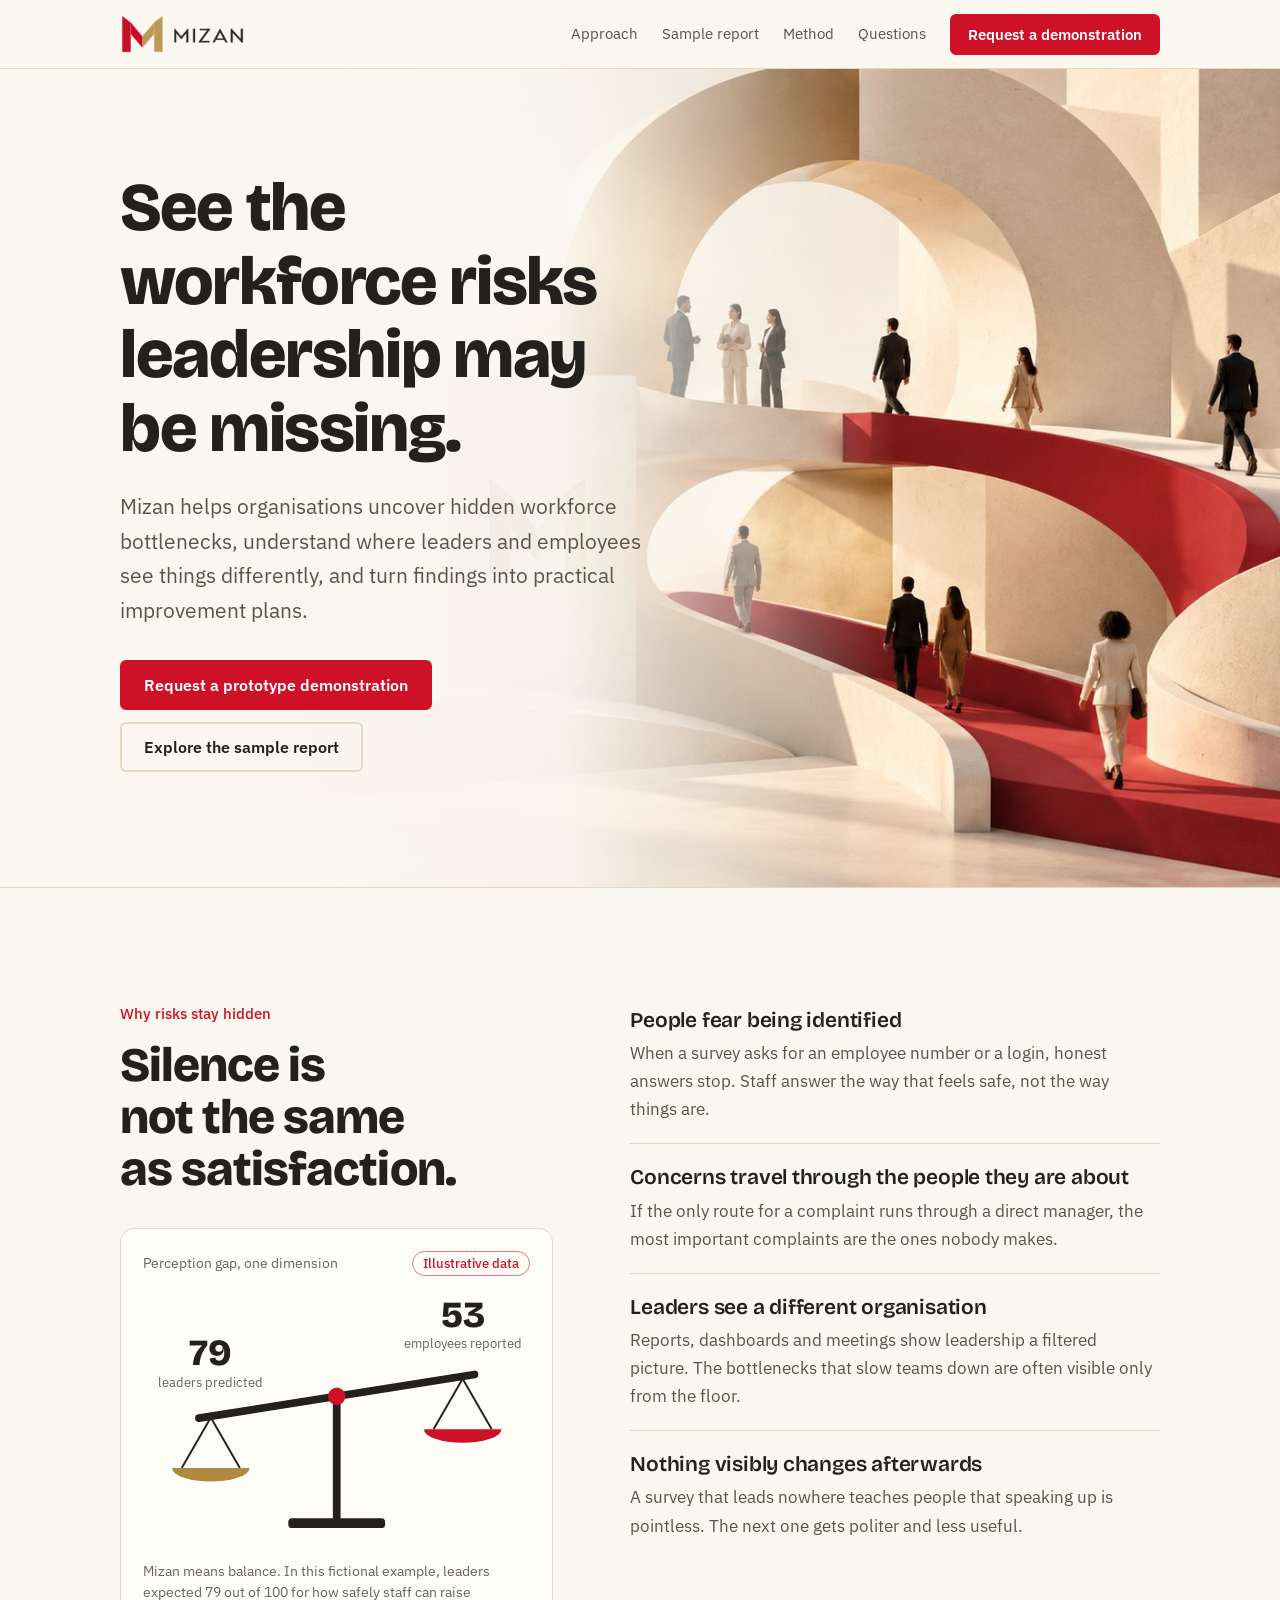
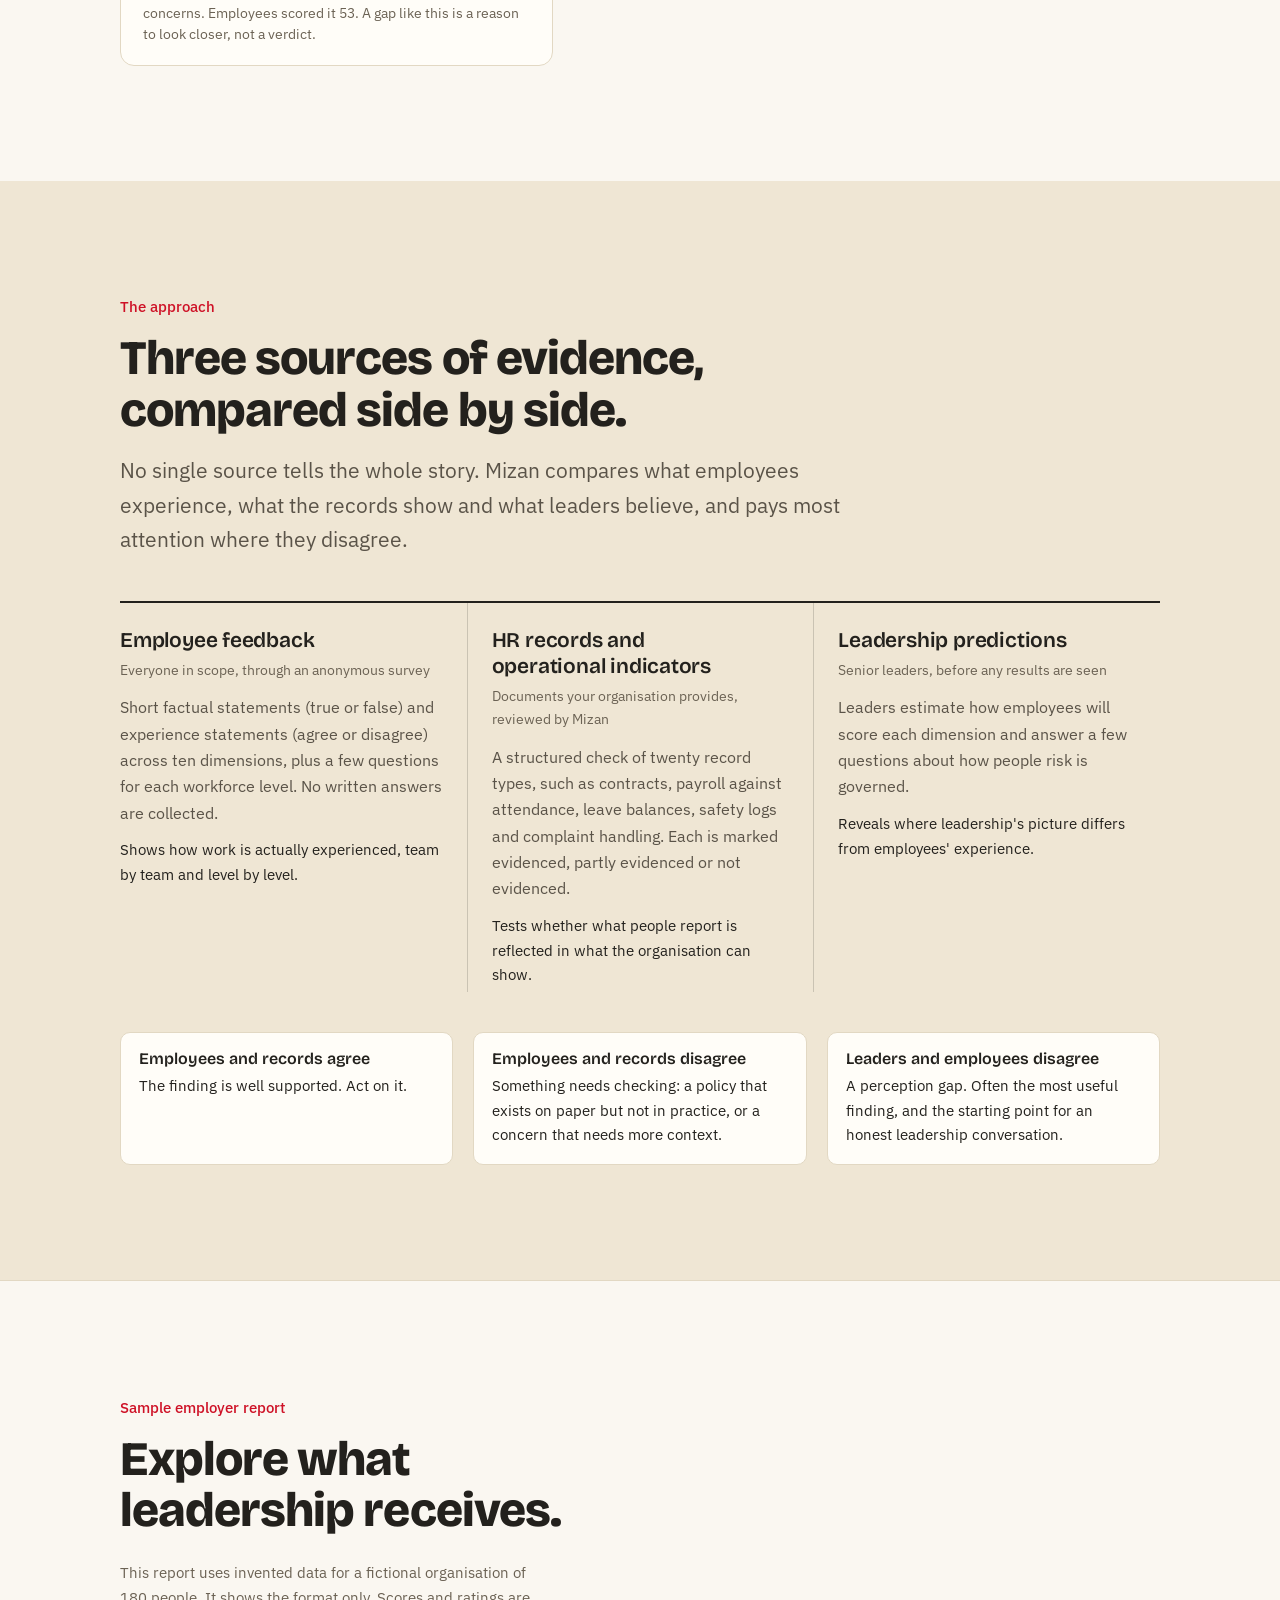
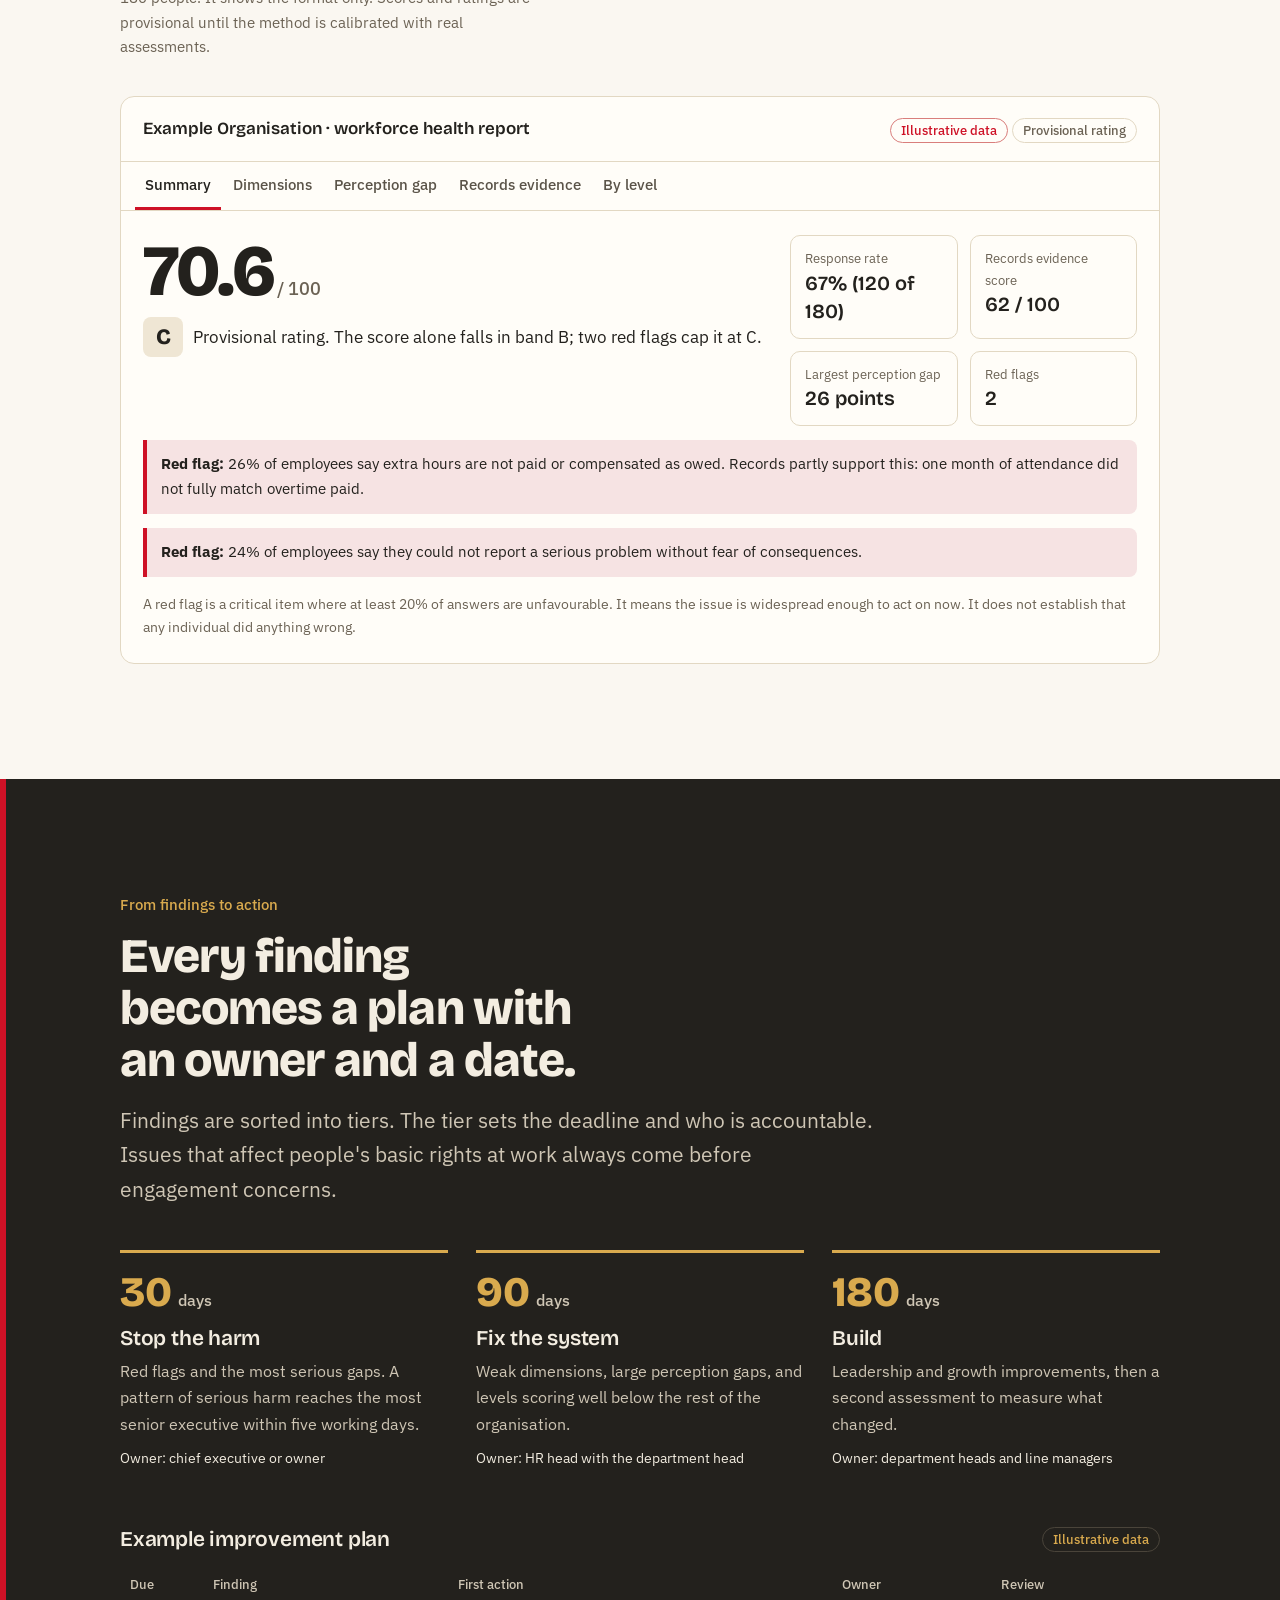
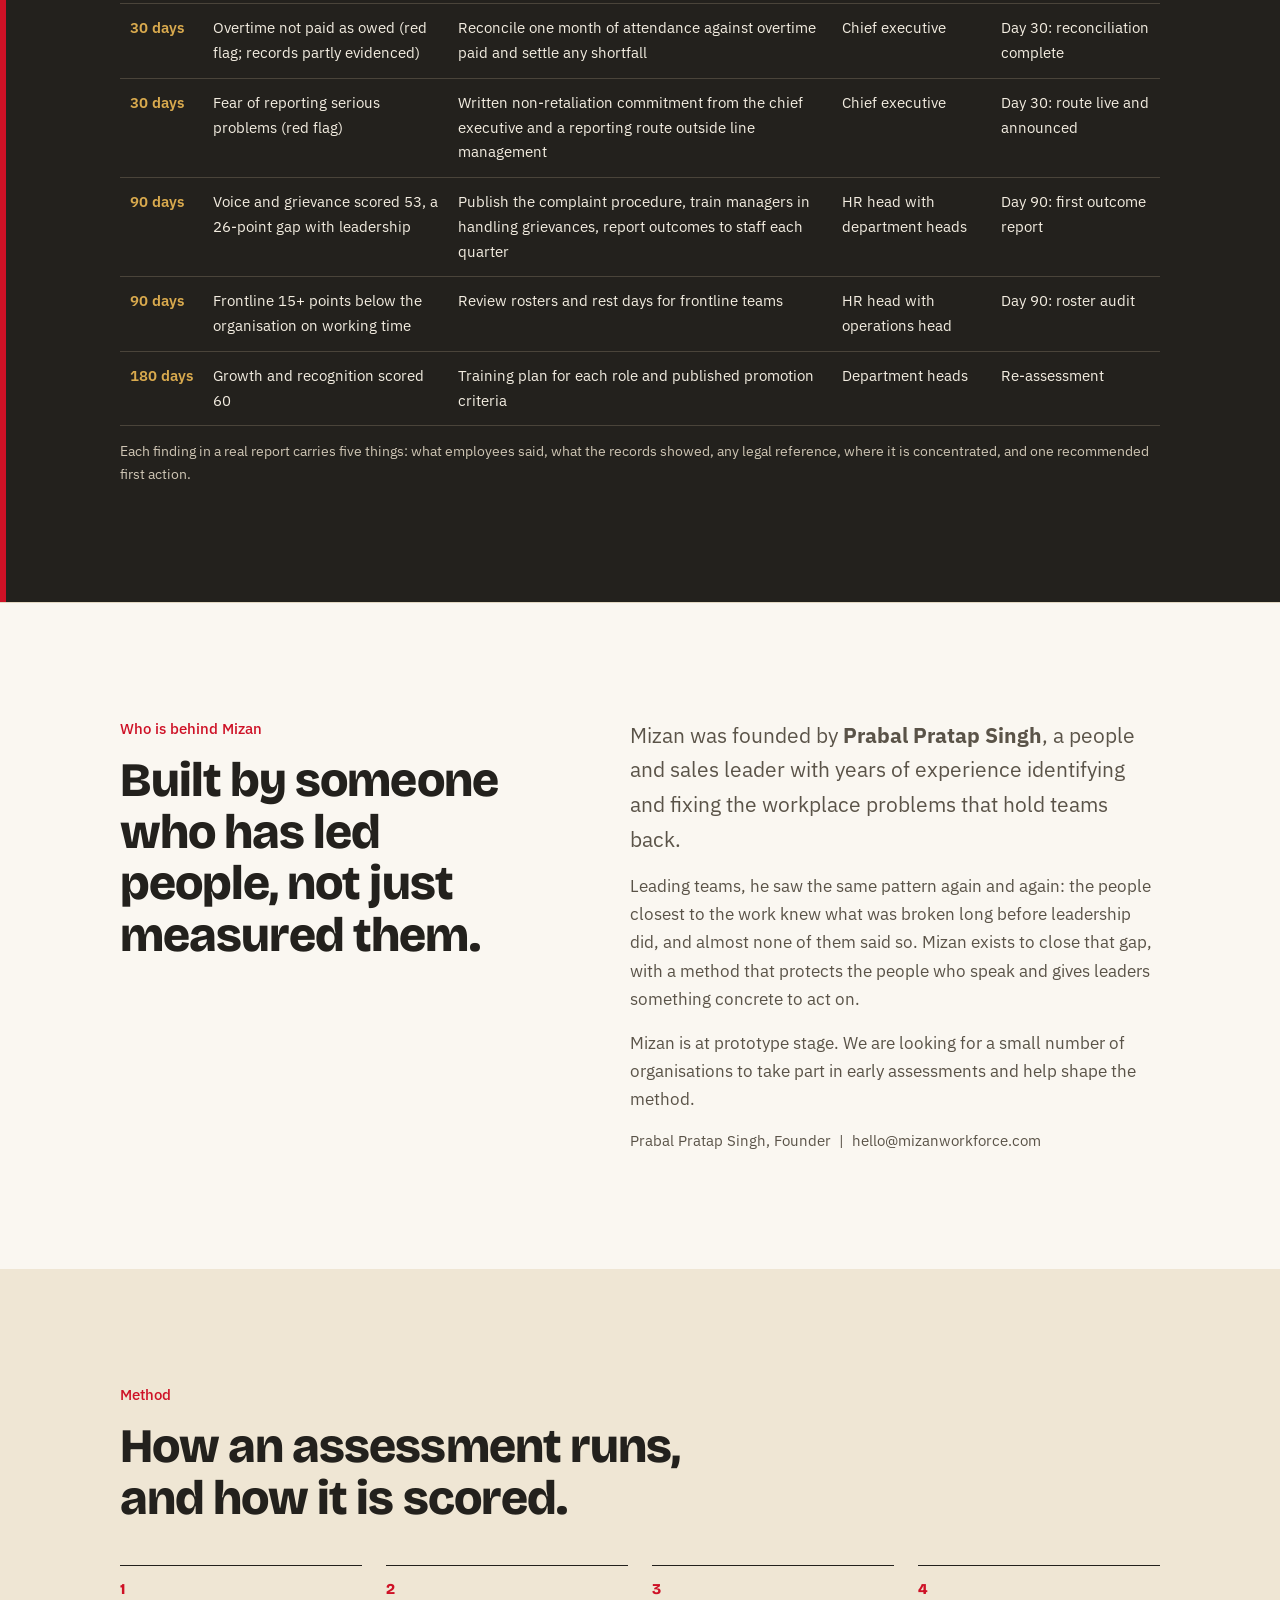
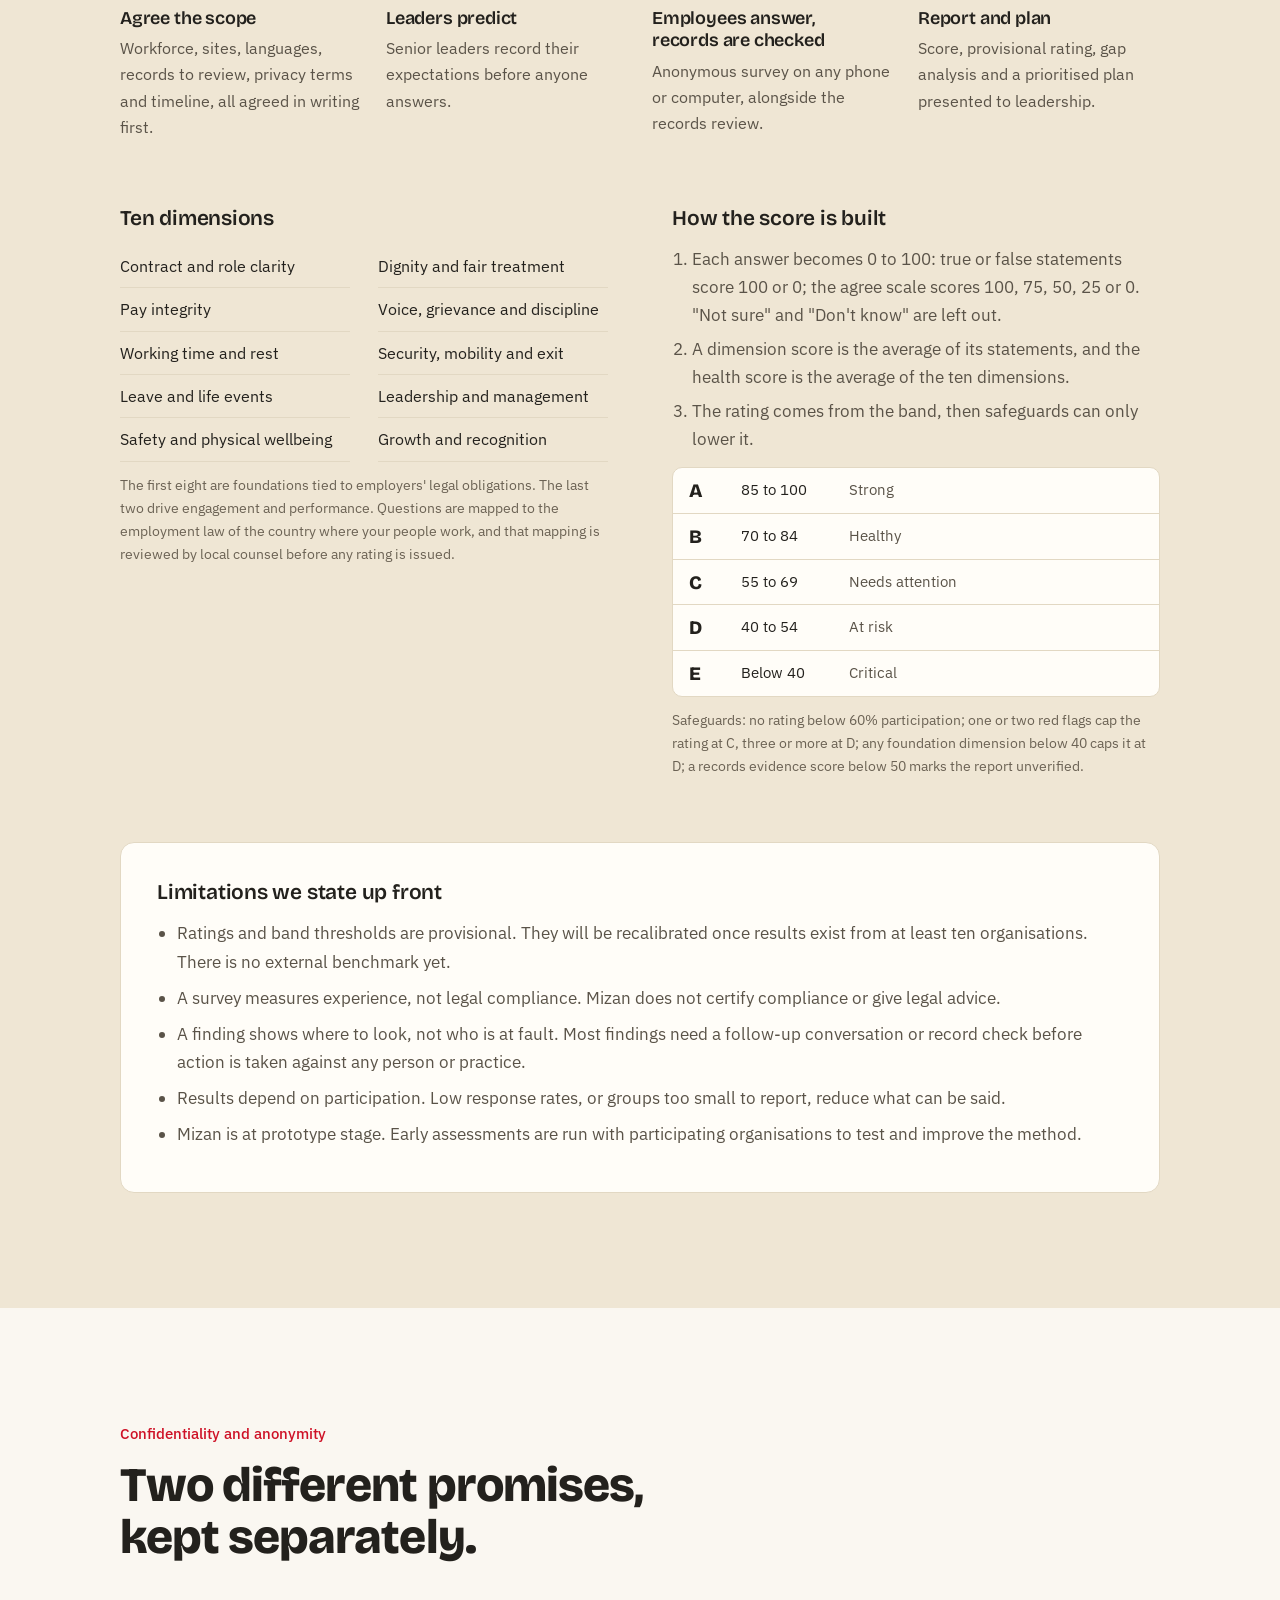
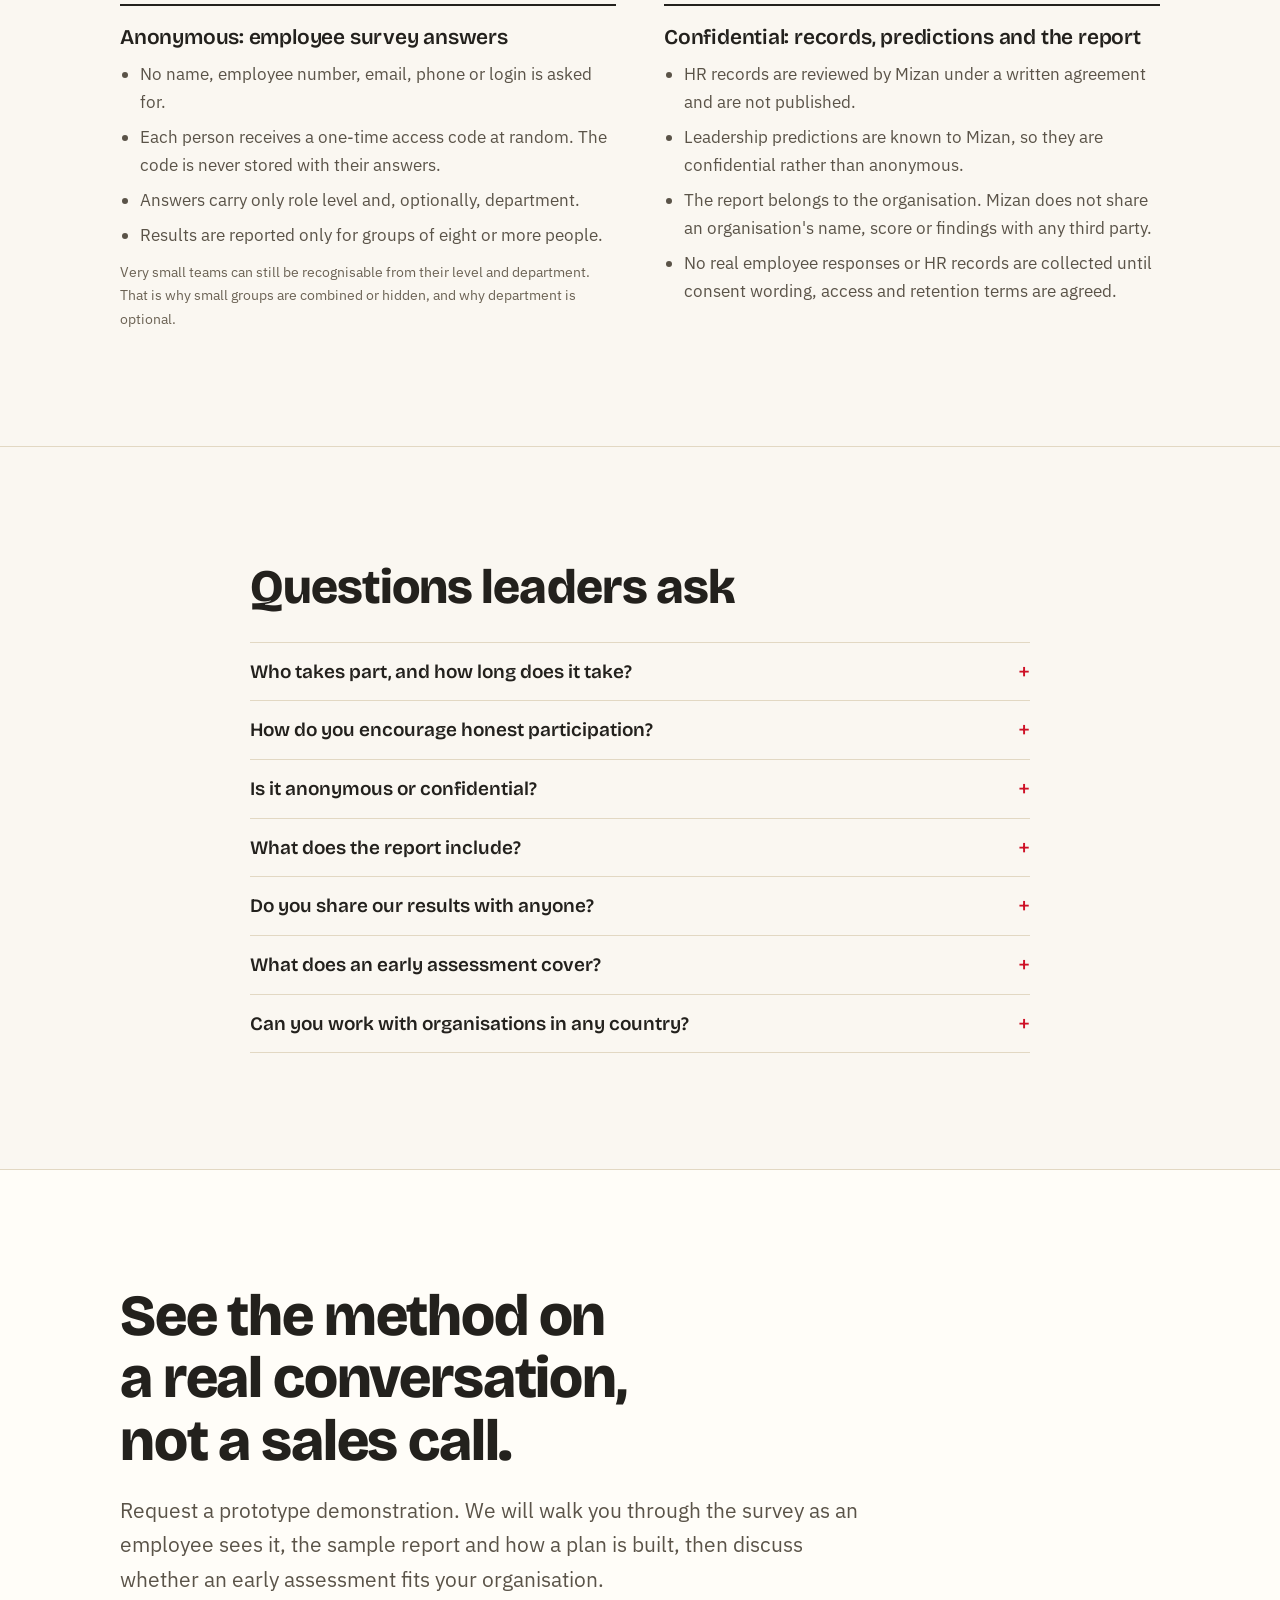
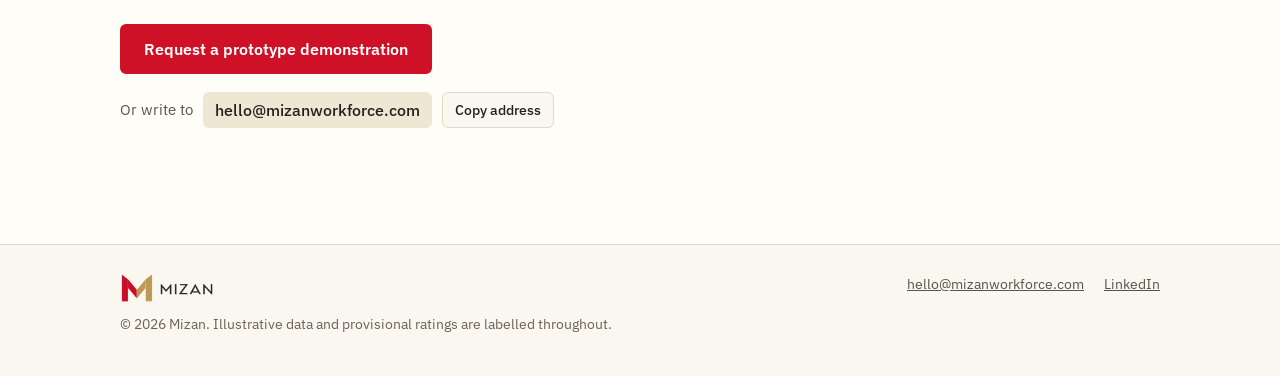
==== commit 2b8c46e0: "Publish website v2 (approved): three-source approach, sample report, method, limits, privacy, FAQ Co" ====
--- a/index.html
+++ b/index.html
@@ -2,235 +2,286 @@
 <html lang="en">
 <head>
 <meta charset="utf-8">
-<meta name="viewport" content="width=device-width, initial-scale=1">
-<title>Mizan · Workforce health, measured honestly</title>
-<meta name="description" content="Mizan is an independent workforce health diagnostic. Employees speak anonymously, leaders see the gap between what they believe and what their people experience, and every finding comes with a 30, 90 and 180 day plan.">
-<meta property="og:title" content="Mizan · Workforce health, measured honestly">
-<meta property="og:description" content="Your people know what needs to change. Mizan gives them a safe way to say it, and gives leaders a clear plan to act on it.">
+<meta name="viewport" content="width=device-width, initial-scale=1, viewport-fit=cover">
+<title>Mizan · See the workforce risks leadership may be missing</title>
+<meta name="description" content="Mizan helps organisations uncover hidden workforce bottlenecks, understand perception gaps between leaders and employees, and turn findings into practical improvement plans.">
+<meta property="og:title" content="Mizan: see the workforce risks leadership may be missing">
+<meta property="og:description" content="Employee feedback, HR records and leadership predictions, compared in one diagnostic with a practical improvement plan.">
 <meta property="og:type" content="website">
 <meta property="og:url" content="https://mizanworkforce.com/">
+<meta property="og:image" content="https://mizanworkforce.com/assets/mizan-og.jpg">
+<meta name="twitter:card" content="summary_large_image">
 <link rel="icon" type="image/png" sizes="32x32" href="/assets/mizan-mark-32.png">
 <link rel="apple-touch-icon" href="/assets/mizan-mark-180.png">
-<meta property="og:image" content="https://mizanworkforce.com/assets/mizan-og.jpg">
-<meta name="twitter:card" content="summary_large_image">
 <link rel="preconnect" href="https://fonts.googleapis.com">
 <link rel="preconnect" href="https://fonts.gstatic.com" crossorigin>
 <link href="https://fonts.googleapis.com/css2?family=Bricolage+Grotesque:opsz,wght@12..96,400;12..96,600;12..96,800&family=IBM+Plex+Sans:ital,wght@0,400;0,500;0,600;1,400&display=swap" rel="stylesheet">
 <style>
+/* Layout: one long reading column with wide feature bands; story first, method and limits last. */
 :root{
   --bg:#FAF7F1; --surface:#FFFDF8; --beige:#EFE6D4; --line:#E2D8C3;
   --ink:#23211D; --ink-2:#5A5348; --muted:#6B6254;
-  --red:#CE1126; --gold:#B08A3E; --gold-hi:#D9AA4E; --night:#23211D; --night-ink:#F3EDE1;
-  --display:"Bricolage Grotesque",system-ui,sans-serif; --text:"IBM Plex Sans",system-ui,sans-serif;
+  --red:#CE1126; --red-soft:#F6E3E3; --gold:#B08A3E; --gold-hi:#D9AA4E;
+  --night:#23211D; --night-ink:#F3EDE1; --night-2:#CFC6B5; --night-line:#4A443A;
+  --good:#3F7A4F; --warn:#B07A1E;
+  --display:"Bricolage Grotesque",system-ui,-apple-system,"Segoe UI",sans-serif;
+  --text:"IBM Plex Sans",system-ui,-apple-system,"Segoe UI",sans-serif;
   --wrap:1120px; --gut:clamp(16px,4vw,40px);
+  color-scheme:light;
 }
 @media (prefers-color-scheme:dark){:root:not([data-theme="light"]){
   --bg:#171512; --surface:#211E19; --beige:#2B2720; --line:#3A352C;
-  --ink:#EFE9DD; --ink-2:#C9C0AF; --muted:#A79F90; --red:#EA5A63; --night:#0F0E0C;
+  --ink:#EFE9DD; --ink-2:#C9C0AF; --muted:#A79F90; --red:#EA5A63; --red-soft:#3A2224;
+  --night:#0F0E0C; --good:#7DBB8C; --warn:#E0B060; color-scheme:dark;
 }}
-:root[data-theme="dark"]{--bg:#171512;--surface:#211E19;--beige:#2B2720;--line:#3A352C;--ink:#EFE9DD;--ink-2:#C9C0AF;--muted:#A79F90;--red:#EA5A63;--night:#0F0E0C}
+:root[data-theme="dark"]{--bg:#171512;--surface:#211E19;--beige:#2B2720;--line:#3A352C;--ink:#EFE9DD;--ink-2:#C9C0AF;--muted:#A79F90;--red:#EA5A63;--red-soft:#3A2224;--night:#0F0E0C;--good:#7DBB8C;--warn:#E0B060;color-scheme:dark}
 *{box-sizing:border-box}
 html{scroll-behavior:smooth}
-@media (prefers-reduced-motion:reduce){html{scroll-behavior:auto}}
+@media (prefers-reduced-motion:reduce){html{scroll-behavior:auto}*{transition:none!important}}
 body{margin:0;background:var(--bg);color:var(--ink);font:400 17px/1.65 var(--text);-webkit-font-smoothing:antialiased}
 a{color:inherit}
 :focus-visible{outline:3px solid var(--gold);outline-offset:3px;border-radius:3px}
-.wrap{max-width:var(--wrap);margin:0 auto;padding:0 var(--gut)}
-h1,h2,h3{font-family:var(--display);font-weight:800;letter-spacing:-.02em;line-height:1.08;margin:0}
-h2{font-size:clamp(30px,4.4vw,48px);max-width:18ch}
-h3{font-size:22px;font-weight:600;letter-spacing:-.01em;line-height:1.25}
+.wrap{max-width:var(--wrap);margin:0 auto;padding-inline:var(--gut)}
+h1,h2,h3{font-family:var(--display);font-weight:800;letter-spacing:-.02em;line-height:1.08;margin:0;text-wrap:balance}
+h2{font-size:clamp(30px,4.4vw,48px);max-width:20ch}
+h3{font-size:21px;font-weight:600;letter-spacing:-.01em;line-height:1.25}
 p{margin:0}
-.lede{font-size:clamp(18px,2vw,21px);color:var(--ink-2);max-width:56ch}
-.btn{display:inline-block;font:600 16px/1 var(--text);padding:16px 22px;border-radius:6px;text-decoration:none;border:2px solid var(--red);background:var(--red);color:#fff}
-.btn:hover{filter:brightness(.92)}
+.lede{font-size:clamp(18px,2vw,21px);color:var(--ink-2);max-width:58ch}
+.kicker{font:500 15px/1.4 var(--text);color:var(--red);margin-bottom:16px}
+section{padding-block:clamp(64px,9vw,120px)}
+.btn{display:inline-block;font:600 16px/1 var(--text);padding:15px 22px;border-radius:6px;text-decoration:none;border:2px solid var(--red);background:var(--red);color:#fff;cursor:pointer}
+.btn:hover{filter:brightness(.93)}
 .btn.ghost{background:transparent;color:var(--ink);border-color:var(--line)}
 .btn.ghost:hover{border-color:var(--ink);filter:none}
-section{padding:clamp(72px,10vw,128px) 0}
-.kicker{font:500 15px/1.4 var(--text);color:var(--red);margin-bottom:18px}
+.tag{display:inline-block;font:500 13px/1 var(--text);color:var(--muted);border:1px solid var(--line);border-radius:20px;padding:5px 10px;background:var(--surface)}
+.tag.ill{color:var(--red);border-color:color-mix(in srgb,var(--red) 45%,var(--line))}
+.num{font-variant-numeric:tabular-nums}
 
 /* header */
-header{position:sticky;top:0;z-index:5;background:color-mix(in srgb,var(--bg) 92%,transparent);backdrop-filter:blur(8px);border-bottom:1px solid var(--line)}
-header .wrap{display:flex;align-items:center;justify-content:space-between;height:68px;gap:16px}
-.brand{display:flex;align-items:center;gap:10px;text-decoration:none;font:800 22px/1 var(--display);letter-spacing:.02em}
-.brand img{height:42px;width:auto;display:block}
-nav{display:flex;gap:26px;align-items:center}
+header.site{position:sticky;top:env(safe-area-inset-top,0px);z-index:5;background:color-mix(in srgb,var(--bg) 92%,transparent);backdrop-filter:blur(8px);border-bottom:1px solid var(--line)}
+header.site .wrap{display:flex;align-items:center;justify-content:space-between;height:68px;gap:16px}
+.brand{display:flex;align-items:center}
+.brand img{height:40px;width:auto}
+.logo-dark{display:none}
+@media (prefers-color-scheme:dark){:root:not([data-theme="light"]) .logo-light{display:none}:root:not([data-theme="light"]) .logo-dark{display:block}}
+:root[data-theme="dark"] .logo-light{display:none} :root[data-theme="dark"] .logo-dark{display:block}
+nav{display:flex;gap:24px;align-items:center}
 nav a{text-decoration:none;color:var(--ink-2);font-size:15px}
 nav a:hover{color:var(--ink)}
 nav .btn{padding:11px 16px;font-size:15px;color:#fff}
-@media (max-width:820px){nav a:not(.btn){display:none}}
+@media (max-width:860px){nav a:not(.btn){display:none}}
+@media (max-width:480px){nav .btn .wide{display:none}.brand img{height:32px}}
 
 /* hero */
-.hero{padding:clamp(56px,8vw,96px) 0 clamp(64px,9vw,112px)}
-.hero .wrap{display:grid;grid-template-columns:1.05fr .95fr;gap:clamp(32px,5vw,64px);align-items:center}
-.hero h1{font-size:clamp(42px,6.6vw,80px);max-width:12ch}
-.hero .lede{margin:26px 0 34px}
-.hero .ctas{display:flex;gap:12px;flex-wrap:wrap}
-.hero .note{margin-top:22px;font-size:15px;color:var(--muted)}
-@media (max-width:900px){.hero .wrap{grid-template-columns:1fr}}
-
-.scale{background:var(--surface);border:1px solid var(--line);border-radius:14px;padding:26px 24px 22px}
+.hero{position:relative;overflow:hidden;padding-block:clamp(56px,8vw,112px) clamp(64px,9vw,128px)}
+.hero-img{position:absolute;inset:0;background:url("/assets/mizan-hero.jpg") right center/cover no-repeat}
+.hero-img::after{content:"";position:absolute;inset:0;background:linear-gradient(90deg,var(--bg) 0%,color-mix(in srgb,var(--bg) 94%,transparent) 44%,color-mix(in srgb,var(--bg) 0%,transparent) 70%)}
+.hero .wrap{position:relative;display:block}
+.hero .wrap>div{max-width:540px}
+.hero .lede{max-width:30em}
+.silence .scale{margin-top:32px}
+@media (max-width:900px){.hero-img{background-position:70% center;opacity:.16}.hero-img::after{background:none}}
+.hero h1{font-size:clamp(38px,5.6vw,68px);max-width:15ch}
+.hero .lede{margin:24px 0 32px}
+.ctas{display:flex;gap:12px;flex-wrap:wrap}
+
+.scale{margin:0;background:var(--surface);border:1px solid var(--line);border-radius:14px;padding:22px 22px 20px}
+.scale .top{display:flex;justify-content:space-between;align-items:center;gap:10px;margin-bottom:6px;font-size:14px;color:var(--muted)}
 .scale svg{width:100%;height:auto;display:block}
-.scale figcaption{font-size:14px;color:var(--muted);margin-top:14px;line-height:1.5}
-.beam{transform-origin:200px 92px;transform:rotate(0deg);transition:transform 1.6s cubic-bezier(.3,1.4,.5,1) .5s}
+.scale figcaption{font-size:14px;color:var(--muted);margin-top:12px;line-height:1.5}
+.beam,.pan-l,.pan-r{transition:transform 1.6s cubic-bezier(.3,1.4,.5,1) .4s}
+.beam{transform-origin:200px 92px}
 .tilted .beam{transform:rotate(-9deg)}
-.pan-l{transition:transform 1.6s cubic-bezier(.3,1.4,.5,1) .5s}
-.pan-r{transition:transform 1.6s cubic-bezier(.3,1.4,.5,1) .5s}
 .tilted .pan-l{transform:translateY(20px)}
 .tilted .pan-r{transform:translateY(-20px)}
-@media (prefers-reduced-motion:reduce){.beam,.pan-l,.pan-r{transition:none}}
-.svg-ink{fill:var(--ink)} .svg-line{stroke:var(--ink)} .svg-muted{fill:var(--muted)}
-.svg-gold{fill:var(--gold)} .svg-red{fill:var(--red)}
+.s-ink{fill:var(--ink)} .s-line{stroke:var(--ink)} .s-muted{fill:var(--muted)} .s-gold{fill:var(--gold)} .s-red{fill:var(--red)}
 
 /* silence */
+.split{display:grid;grid-template-columns:.9fr 1.1fr;gap:clamp(32px,6vw,80px)}
+.split>*{min-width:0}
+@media (max-width:820px){.split{grid-template-columns:1fr}}
+.rule-list{list-style:none;margin:0;padding:0}
+.rule-list li{padding:20px 0;border-top:1px solid var(--line)}
+.rule-list li:first-child{border-top:0;padding-top:4px}
+.rule-list h3{margin-bottom:6px}
+.rule-list p{color:var(--ink-2)}
 .silence{border-top:1px solid var(--line)}
-.silence .wrap{display:grid;grid-template-columns:.9fr 1.1fr;gap:clamp(32px,6vw,80px)}
-.reasons{list-style:none;margin:0;padding:0}
-.reasons li{padding:22px 0;border-top:1px solid var(--line)}
-.reasons li:first-child{border-top:0;padding-top:4px}
-.reasons h3{margin-bottom:6px}
-.reasons p{color:var(--ink-2)}
-@media (max-width:820px){.silence .wrap{grid-template-columns:1fr}}
-
-/* cost */
-.cost{background:var(--beige)}
-.cost h2{max-width:20ch}
-.cost .grid{display:grid;grid-template-columns:repeat(2,1fr);gap:0 56px;margin-top:44px}
-.cost .item{padding:22px 0;border-top:2px solid var(--ink)}
-.cost .item p{color:var(--ink-2);margin-top:6px;max-width:44ch}
-@media (max-width:720px){.cost .grid{grid-template-columns:1fr}}
-
-/* why */
-.why h2{margin-bottom:18px}
-.pillars{margin-top:48px;display:grid;gap:0}
-.pillar{display:grid;grid-template-columns:240px 1fr;gap:32px;padding:30px 0;border-top:1px solid var(--line)}
-.pillar h3{font-size:24px}
-.pillar p{color:var(--ink-2);max-width:62ch}
-.pillar p+p{margin-top:10px}
-@media (max-width:720px){.pillar{grid-template-columns:1fr;gap:8px}}
-
-/* change timeline */
-.change{background:var(--night);color:var(--night-ink);position:relative}
-.change::before{content:"";position:absolute;left:0;top:0;bottom:0;width:6px;background:var(--red)}
-.change .kicker{color:var(--gold-hi)}
-.change .lede{color:#CFC6B5;margin-top:18px}
-.timeline{list-style:none;margin:52px 0 0;padding:0;display:grid;grid-template-columns:repeat(3,1fr);gap:28px;counter-reset:t}
-.timeline li{border-top:3px solid var(--gold-hi);padding-top:20px}
-.timeline .when{font:800 44px/1 var(--display);color:var(--gold-hi);letter-spacing:-.02em}
-.timeline .when small{font:500 16px var(--text);color:#CFC6B5;margin-left:6px;letter-spacing:0}
-.timeline h3{color:var(--night-ink);margin:14px 0 8px}
-.timeline p{color:#CFC6B5}
-@media (max-width:820px){.timeline{grid-template-columns:1fr}}
-.gets{display:grid;grid-template-columns:repeat(3,1fr);gap:28px;margin-top:64px;padding-top:36px;border-top:1px solid #4A443A}
-.gets h3{font-size:18px;color:var(--night-ink);margin-bottom:8px}
-.gets p{color:#CFC6B5;font-size:16px}
-@media (max-width:820px){.gets{grid-template-columns:1fr}}
-
-/* anywhere */
-.anywhere .wrap{display:grid;grid-template-columns:1fr 1fr;gap:clamp(32px,6vw,80px);align-items:start}
-.anywhere ul{margin:0;padding:0;list-style:none}
-.anywhere li{padding:16px 0;border-top:1px solid var(--line);display:flex;gap:16px}
-.anywhere li b{min-width:150px;font-weight:600}
-.anywhere li span{color:var(--ink-2)}
-@media (max-width:820px){.anywhere .wrap{grid-template-columns:1fr}.anywhere li{flex-direction:column;gap:2px}}
-
-/* founding partners */
-.partners .panel{background:var(--surface);border:1px solid var(--line);border-left:6px solid var(--red);border-radius:14px;padding:clamp(28px,5vw,56px);display:grid;grid-template-columns:1.1fr .9fr;gap:clamp(28px,5vw,56px)}
-.partners h2{max-width:16ch}
-.partners .lede{margin-top:16px}
-.checks{list-style:none;margin:0;padding:0}
-.checks li{padding:12px 0 12px 34px;position:relative;border-top:1px solid var(--line)}
-.checks li:first-child{border-top:0}
-.checks li::before{content:"";position:absolute;left:0;top:17px;width:18px;height:10px;border-left:3px solid var(--gold);border-bottom:3px solid var(--gold);transform:rotate(-45deg)}
-.partners .cta{margin-top:26px}
-@media (max-width:820px){.partners .panel{grid-template-columns:1fr}}
-.verify{margin-top:56px}
-.verify h3{margin-bottom:18px}
-.verify .grid{display:grid;grid-template-columns:repeat(3,1fr);gap:28px}
-.verify p{color:var(--ink-2);font-size:16px}
-.verify b{display:block;color:var(--ink);margin-bottom:4px}
-@media (max-width:820px){.verify .grid{grid-template-columns:1fr}}
+
+/* three sources */
+.sources{background:var(--beige)}
+.src-grid{display:grid;grid-template-columns:repeat(3,1fr);gap:0;margin-top:44px;border-top:2px solid var(--ink)}
+.src{padding:24px 24px 4px 0}
+.src+.src{padding-left:24px;border-left:1px solid color-mix(in srgb,var(--ink) 18%,transparent)}
+.src .who{font-size:14px;color:var(--muted);margin:6px 0 12px}
+.src p{color:var(--ink-2);font-size:16px}
+.src .catches{margin-top:12px;font-size:15px;color:var(--ink)}
+@media (max-width:820px){.src-grid{grid-template-columns:1fr}.src,.src+.src{padding:22px 0;border-left:0;border-top:1px solid color-mix(in srgb,var(--ink) 18%,transparent)}}
+.converge{margin-top:40px;display:grid;grid-template-columns:repeat(3,minmax(0,1fr));gap:20px}
+.converge div{background:var(--surface);border:1px solid var(--line);border-radius:10px;padding:16px 18px;font-size:15px}
+.converge b{display:block;font:600 16px/1.3 var(--display);margin-bottom:4px}
+@media (max-width:820px){.converge{grid-template-columns:1fr}}
+
+/* report */
+.report-sec{border-top:1px solid var(--line)}
+.report-head{display:flex;justify-content:space-between;align-items:flex-end;gap:24px;flex-wrap:wrap}
+.report-head .note{font-size:15px;color:var(--muted);max-width:46ch}
+.report{margin-top:36px;background:var(--surface);border:1px solid var(--line);border-radius:14px;overflow:hidden}
+.r-top{display:flex;justify-content:space-between;align-items:center;gap:12px;flex-wrap:wrap;padding:18px 22px;border-bottom:1px solid var(--line)}
+.r-top b{font:600 17px/1.3 var(--display)}
+.tabs{display:flex;gap:2px;padding:0 14px;border-bottom:1px solid var(--line);overflow-x:auto}
+.tabs button{font:500 15px/1 var(--text);background:none;border:0;border-bottom:3px solid transparent;color:var(--ink-2);padding:15px 10px;cursor:pointer;white-space:nowrap}
+.tabs button[aria-selected="true"]{color:var(--ink);border-bottom-color:var(--red)}
+.panel{padding:24px 22px}
+.sum{display:grid;grid-template-columns:auto 1fr;gap:28px;align-items:start}
+.sum>*{min-width:0}
+@media (max-width:700px){.sum{grid-template-columns:1fr}}
+.big{font:800 72px/1 var(--display);letter-spacing:-.03em}
+.big small{font:500 18px var(--text);color:var(--muted);letter-spacing:0}
+.rating{display:flex;align-items:center;gap:10px;margin-top:10px;flex-wrap:wrap}
+.grade{font:800 22px/1 var(--display);width:40px;height:40px;border-radius:8px;display:grid;place-items:center;background:var(--beige)}
+.facts{display:grid;grid-template-columns:repeat(2,minmax(0,1fr));gap:12px}
+.facts div{border:1px solid var(--line);border-radius:10px;padding:12px 14px}
+.facts span{display:block;font-size:13px;color:var(--muted)}
+.facts b{font:600 20px/1.3 var(--display)}
+.flag{margin-top:14px;padding:12px 14px;border-left:4px solid var(--red);background:var(--red-soft);font-size:15px;border-radius:0 8px 8px 0}
+.flag b{margin-right:4px}
+.cap{margin-top:16px;font-size:14px;color:var(--muted)}
+.dimtable{width:100%;border-collapse:collapse;font-size:15px}
+.dimtable th{font:500 13px var(--text);color:var(--muted);text-align:left;padding:8px 8px;border-bottom:1px solid var(--line)}
+.dimtable td{padding:10px 8px;border-bottom:1px solid var(--line);vertical-align:middle}
+.dimtable tr.sel td{background:color-mix(in srgb,var(--gold) 12%,transparent)}
+.dimtable button{all:unset;cursor:pointer;font-weight:500}
+.dimtable button:focus-visible{outline:3px solid var(--gold);outline-offset:2px}
+.track{height:8px;background:var(--beige);border-radius:4px;overflow:hidden;min-width:80px}
+.track i{display:block;height:100%;background:var(--gold);border-radius:4px}
+.track i.risk{background:var(--red)}
+.tw{overflow-x:auto}
+.detail{margin-top:18px;border:1px solid var(--line);border-radius:10px;padding:16px 18px;display:grid;grid-template-columns:1fr 1fr;gap:18px}
+.detail>*{min-width:0}
+.detail h4{margin:0 0 6px;font:600 15px var(--text)}
+.detail p{font-size:15px;color:var(--ink-2)}
+@media (max-width:700px){.detail{grid-template-columns:1fr}}
+.gap-row{display:grid;grid-template-columns:minmax(120px,1.1fr) 2fr 56px;gap:12px;align-items:center;padding:9px 0;border-bottom:1px solid var(--line);font-size:15px}
+.gap-bar{position:relative;height:16px}
+.gap-bar .base{position:absolute;inset:7px 0;background:var(--beige);border-radius:2px}
+.gap-bar .span{position:absolute;top:5px;height:6px;background:color-mix(in srgb,var(--red) 35%,transparent)}
+.gap-bar .dot{position:absolute;top:2px;width:12px;height:12px;border-radius:50%;transform:translateX(-50%)}
+.dot.emp{background:var(--red)} .dot.lead{background:var(--ink);border:2px solid var(--surface)}
+.legend{display:flex;gap:18px;font-size:13px;color:var(--muted);margin-bottom:10px;flex-wrap:wrap}
+.legend i{display:inline-block;width:10px;height:10px;border-radius:50%;margin-right:6px;vertical-align:-1px}
+.gap-val{text-align:right;font-weight:600}
+.gap-val.big-gap{color:var(--red)}
+.ev{display:inline-block;font-size:13px;border-radius:12px;padding:3px 9px;border:1px solid var(--line)}
+.ev.y{color:var(--good)} .ev.p{color:var(--warn)} .ev.n{color:var(--red)}
+.heat td.c{text-align:center;font-weight:600}
+.heat td.c span{display:inline-block;min-width:44px;padding:4px 0;border-radius:6px}
+.lvl-note{margin-top:14px;font-size:14px;color:var(--muted)}
+
+/* plan */
+.plan{background:var(--night);color:var(--night-ink);position:relative}
+.plan::before{content:"";position:absolute;left:0;top:0;bottom:0;width:6px;background:var(--red)}
+.plan .kicker{color:var(--gold-hi)}
+.plan .lede{color:var(--night-2);margin-top:16px}
+.tiers{display:grid;grid-template-columns:repeat(3,1fr);gap:28px;margin-top:44px}
+.tiers>div{border-top:3px solid var(--gold-hi);padding-top:18px}
+.tiers .when{font:800 42px/1 var(--display);color:var(--gold-hi)}
+.tiers .when small{font:500 16px var(--text);color:var(--night-2);margin-left:6px}
+.tiers h3{color:var(--night-ink);margin:12px 0 6px}
+.tiers p{color:var(--night-2);font-size:16px}
+.tiers .own{margin-top:10px;font-size:14px;color:var(--night-ink)}
+@media (max-width:820px){.tiers{grid-template-columns:1fr}}
+.plan-ex{margin-top:56px}
+.plan-ex .hdr{display:flex;justify-content:space-between;align-items:center;gap:12px;flex-wrap:wrap;margin-bottom:14px}
+.plan-ex h3{color:var(--night-ink)}
+.plan-ex .tag{background:transparent;color:var(--gold-hi);border-color:var(--night-line)}
+.ptable{width:100%;border-collapse:collapse;font-size:15px;color:var(--night-ink)}
+.ptable th{font:500 13px var(--text);color:var(--night-2);text-align:left;padding:10px 10px;border-bottom:1px solid var(--night-line)}
+.ptable td{padding:12px 10px;border-bottom:1px solid var(--night-line);vertical-align:top}
+.ptable td.t{white-space:nowrap;color:var(--gold-hi);font-weight:600}
+.plan .fine{color:var(--night-2);font-size:14px;margin-top:14px}
 
 /* founder */
 .founder{border-top:1px solid var(--line)}
-.founder .wrap{display:grid;grid-template-columns:.9fr 1.1fr;gap:clamp(32px,6vw,80px)}
-.founder-body p+p{margin-top:16px;color:var(--ink-2);max-width:60ch}
+.founder .body p+p{margin-top:16px;color:var(--ink-2);max-width:60ch}
 .founder .sign{font-size:15px;color:var(--muted)}
-@media (max-width:820px){.founder .wrap{grid-template-columns:1fr}}
 
 /* method */
-.method{border-top:1px solid var(--line)}
-.method .intro{display:grid;grid-template-columns:1fr 1fr;gap:clamp(32px,6vw,80px);align-items:end}
-@media (max-width:820px){.method .intro{grid-template-columns:1fr}}
-.steps{list-style:none;margin:48px 0 0;padding:0;display:grid;grid-template-columns:repeat(4,1fr);gap:24px;counter-reset:s}
+.method{background:var(--beige)}
+.steps{list-style:none;margin:40px 0 0;padding:0;display:grid;grid-template-columns:repeat(4,1fr);gap:24px;counter-reset:s}
 .steps li{counter-increment:s;padding-top:16px;border-top:1px solid var(--ink)}
 .steps li::before{content:counter(s);font:800 15px/1 var(--display);color:var(--red);display:block;margin-bottom:10px}
 .steps h3{font-size:18px;margin-bottom:6px}
 .steps p{font-size:16px;color:var(--ink-2)}
 @media (max-width:820px){.steps{grid-template-columns:1fr 1fr}}
 @media (max-width:520px){.steps{grid-template-columns:1fr}}
-.detail{display:grid;grid-template-columns:1.2fr .8fr;gap:clamp(32px,6vw,72px);margin-top:72px}
-@media (max-width:820px){.detail{grid-template-columns:1fr}}
-.dims{columns:2;column-gap:32px;margin:18px 0 0;padding:0;list-style:none}
-.dims li{break-inside:avoid;padding:9px 0;border-bottom:1px solid var(--line);font-size:16px}
+.m-grid{display:grid;grid-template-columns:1fr 1fr;gap:clamp(28px,5vw,64px);margin-top:64px}
+.m-grid>*{min-width:0}
+@media (max-width:820px){.m-grid{grid-template-columns:1fr}}
+.dims{columns:2;column-gap:28px;margin:14px 0 0;padding:0;list-style:none}
+.dims li{break-inside:avoid;padding:8px 0;border-bottom:1px solid var(--line);font-size:16px}
+.dims li small{color:var(--muted);font-size:13px;margin-left:6px}
 @media (max-width:520px){.dims{columns:1}}
-.bands{margin-top:18px;border:1px solid var(--line);border-radius:10px;overflow:hidden;background:var(--surface)}
-.band{display:grid;grid-template-columns:44px 90px 1fr;align-items:center;gap:12px;padding:11px 16px;border-top:1px solid var(--line);font-size:15px}
+.score-steps{margin:14px 0 0;padding-left:20px;color:var(--ink-2)}
+.score-steps li{margin:6px 0}
+.bands{margin-top:14px;border:1px solid var(--line);border-radius:10px;overflow:hidden;background:var(--surface)}
+.band{display:grid;grid-template-columns:40px 96px 1fr;align-items:center;gap:12px;padding:10px 16px;border-top:1px solid var(--line);font-size:15px}
 .band:first-child{border-top:0}
-.band b{font:800 20px/1 var(--display)}
+.band b{font:800 19px/1 var(--display)}
 .band span:last-child{color:var(--ink-2)}
-.fine{font-size:14px;color:var(--muted);margin-top:14px}
-
-/* sample report */
-.sample{background:var(--beige)}
-.sample .wrap{display:grid;grid-template-columns:.8fr 1.2fr;gap:clamp(32px,6vw,72px);align-items:center}
-@media (max-width:820px){.sample .wrap{grid-template-columns:1fr}}
-.report{background:var(--surface);border:1px solid var(--line);border-radius:14px;padding:26px}
-.report header{all:unset;display:flex;justify-content:space-between;align-items:baseline;gap:12px;flex-wrap:wrap}
-.tag{font-size:13px;color:var(--muted);border:1px solid var(--line);border-radius:20px;padding:3px 10px}
-.score{font:800 64px/1 var(--display);margin:14px 0 2px;letter-spacing:-.03em}
-.score small{font:500 18px var(--text);color:var(--muted);letter-spacing:0}
-.rating{font-size:15px;color:var(--ink-2)}
-.row{display:grid;grid-template-columns:1fr 44px;gap:4px 12px;margin-top:14px;font-size:15px}
-.track{grid-column:1/-1;height:8px;background:var(--beige);border-radius:4px;overflow:hidden}
-.track i{display:block;height:100%;background:var(--gold);border-radius:4px}
-.track i.risk{background:var(--red)}
-.row .v{text-align:right;font-weight:600}
-.flag{margin-top:18px;padding:12px 14px;border-left:4px solid var(--red);background:color-mix(in srgb,var(--red) 7%,transparent);font-size:15px}
+.fine{font-size:14px;color:var(--muted);margin-top:12px}
+.limits{margin-top:64px;background:var(--surface);border:1px solid var(--line);border-radius:14px;padding:clamp(22px,4vw,36px)}
+.limits ul{margin:14px 0 0;padding-left:20px;color:var(--ink-2)}
+.limits li{margin:8px 0}
+
+/* privacy */
+.privacy .cols{display:grid;grid-template-columns:1fr 1fr;gap:clamp(24px,4vw,48px);margin-top:40px}
+.privacy .cols>div{border-top:2px solid var(--ink);padding-top:18px}
+.privacy .cols>*{min-width:0}
+.privacy ul{margin:10px 0 0;padding-left:20px;color:var(--ink-2)}
+.privacy li{margin:7px 0}
+@media (max-width:820px){.privacy .cols{grid-template-columns:1fr}}
 
 /* faq */
-.faq .wrap{max-width:820px}
+.faq{border-top:1px solid var(--line)}
+.faq .wrap{max-width:860px}
 .faq h2{margin-bottom:28px}
-details{border-top:1px solid var(--line);padding:18px 0}
+details{border-top:1px solid var(--line);padding:16px 0}
 details:last-of-type{border-bottom:1px solid var(--line)}
 summary{cursor:pointer;font:600 19px/1.35 var(--display);list-style:none;display:flex;justify-content:space-between;gap:16px}
 summary::-webkit-details-marker{display:none}
 summary::after{content:"+";font-weight:400;color:var(--red);font-size:24px;line-height:1}
-details[open] summary::after{content:"−"}
+details[open] summary::after{content:"\2212"}
 details p{margin-top:10px;color:var(--ink-2);max-width:66ch}
 
-/* closing */
-.closing{text-align:left;padding-bottom:clamp(80px,10vw,120px)}
-.closing h2{font-size:clamp(34px,5.4vw,64px);max-width:16ch}
-.closing .lede{margin:22px 0 32px}
-footer{border-top:1px solid var(--line);padding:28px 0 40px;font-size:14px;color:var(--muted)}
-footer .wrap{display:flex;justify-content:space-between;gap:16px;flex-wrap:wrap}
+/* contact */
+.contact{background:var(--surface);border-top:1px solid var(--line)}
+.contact h2{font-size:clamp(32px,5vw,58px);max-width:18ch}
+.contact .lede{margin:20px 0 28px}
+.mailbox{display:flex;gap:10px;align-items:center;flex-wrap:wrap;margin-top:18px;font-size:15px;color:var(--ink-2)}
+.mailbox code{font:500 16px var(--text);color:var(--ink);background:var(--beige);padding:8px 12px;border-radius:6px;user-select:all}
+.mailbox button{font:500 14px var(--text);padding:8px 12px;border-radius:6px;border:1px solid var(--line);background:var(--bg);color:var(--ink);cursor:pointer}
+footer{border-top:1px solid var(--line);padding-block:28px 40px;font-size:14px;color:var(--muted)}
+footer .wrap{display:flex;justify-content:space-between;gap:20px;flex-wrap:wrap;align-items:flex-start}
+footer .flogo{display:flex;margin-bottom:10px}
+footer .flogo img{height:30px;width:auto}
+footer .links{display:flex;gap:20px}
 footer a{color:var(--ink-2)}
-.foot-links{display:flex;gap:20px;align-items:flex-start}
-.foot-brand{display:flex;flex-direction:column;gap:12px}
-.foot-brand img{height:30px;width:auto;display:block}
 </style>
 </head>
 <body>
 
-<header>
-  <div class="wrap">
-    <a class="brand" href="#top" aria-label="Mizan home"><picture><source srcset="/assets/mizan-logo-dark-640.png" media="(prefers-color-scheme: dark)"><img src="/assets/mizan-logo-640.png" alt="Mizan" width="640" height="205"></picture></a>
+<header class="site">
+  <div class="wrap">
+    <a class="brand" href="#top" aria-label="Mizan home">
+      <img class="logo-light" src="/assets/mizan-logo-640.png" alt="Mizan" width="640" height="205">
+      <img class="logo-dark" src="/assets/mizan-logo-dark-640.png" alt="" width="640" height="205">
+    </a>
     <nav aria-label="Main">
-      <a href="#why">Why it works</a>
-      <a href="#change">What changes</a>
+      <a href="#approach">Approach</a>
+      <a href="#report">Sample report</a>
       <a href="#method">Method</a>
       <a href="#faq">Questions</a>
-      <a class="btn" href="mailto:hello@mizanworkforce.com?subject=Conversation%20about%20Mizan">Talk to us</a>
+      <a class="btn" href="#contact">Request a demo<span class="wide">nstration</span></a>
     </nav>
   </div>
 </header>
@@ -238,182 +289,228 @@
 <main id="top">
 
 <section class="hero">
+  <div class="hero-img" aria-hidden="true"></div>
   <div class="wrap">
     <div>
-      <h1>Your people know what needs to change.</h1>
-      <p class="lede">Most of them will never say it to you directly. Mizan gives every employee a safe, genuinely anonymous way to tell the truth, and gives leaders a clear, prioritised plan to act on it.</p>
+      <h1>See the workforce risks leadership may be missing.</h1>
+      <p class="lede">Mizan helps organisations uncover hidden workforce bottlenecks, understand where leaders and employees see things differently, and turn findings into practical improvement plans.</p>
       <div class="ctas">
-        <a class="btn" href="mailto:hello@mizanworkforce.com?subject=Conversation%20about%20Mizan">Book a 20-minute conversation</a>
-        <a class="btn ghost" href="#why">See how it works</a>
-      </div>
-      <p class="note">For organisations of every size, anywhere in the world. Now selecting founding partners, starting in Bahrain.</p>
-    </div>
-    <figure class="scale" id="scale">
-      <svg viewBox="0 -26 400 276" role="img" aria-labelledby="scale-t">
-        <title id="scale-t">A balance scale. Leaders expect a score of 79 for employee voice; employees report 53.</title>
-        <rect x="196" y="92" width="8" height="128" rx="3" class="svg-ink"/>
-        <rect x="150" y="218" width="100" height="10" rx="4" class="svg-ink"/>
-        <g class="beam">
-          <rect x="52" y="88" width="296" height="8" rx="4" class="svg-ink"/>
-          <circle cx="200" cy="92" r="9" class="svg-red"/>
-        </g>
-        <g class="pan-l">
-          <line x1="70" y1="94" x2="40" y2="146" class="svg-line" stroke-width="2"/>
-          <line x1="70" y1="94" x2="100" y2="146" class="svg-line" stroke-width="2"/>
-          <path d="M30 146h80a40 14 0 0 1-80 0z" class="svg-gold"/>
-          <text x="70" y="40" text-anchor="middle" font-family="Bricolage Grotesque, sans-serif" font-weight="800" font-size="38" class="svg-ink">79</text>
-          <text x="70" y="62" text-anchor="middle" font-family="IBM Plex Sans, sans-serif" font-size="13" class="svg-muted">leaders expect</text>
-        </g>
-        <g class="pan-r">
-          <line x1="330" y1="94" x2="300" y2="146" class="svg-line" stroke-width="2"/>
-          <line x1="330" y1="94" x2="360" y2="146" class="svg-line" stroke-width="2"/>
-          <path d="M290 146h80a40 14 0 0 1-80 0z" class="svg-red"/>
-          <text x="330" y="40" text-anchor="middle" font-family="Bricolage Grotesque, sans-serif" font-weight="800" font-size="38" class="svg-ink">53</text>
-          <text x="330" y="62" text-anchor="middle" font-family="IBM Plex Sans, sans-serif" font-size="13" class="svg-muted">employees report</text>
-        </g>
-      </svg>
-      <figcaption>Mizan means balance. In our demonstration data, leaders predicted 79 out of 100 for how safely staff can raise concerns. Employees scored it 53. That gap is where problems hide.</figcaption>
-    </figure>
+        <a class="btn" href="#contact">Request a prototype demonstration</a>
+        <a class="btn ghost" href="#report">Explore the sample report</a>
+      </div>
+    </div>
   </div>
 </section>
 
 <section class="silence">
-  <div class="wrap">
+  <div class="wrap split">
     <div>
-      <p class="kicker">Why the truth stays hidden</p>
+      <p class="kicker">Why risks stay hidden</p>
       <h2>Silence is not the same as satisfaction.</h2>
-    </div>
-    <ul class="reasons">
-      <li><h3>People fear being identified</h3><p>When a survey asks for an employee number, a login or even a department of five people, honest answers stop. Staff answer the way they think is safe, not the way things are.</p></li>
+      <figure class="scale" id="scale">
+        <div class="top"><span>Perception gap, one dimension</span><span class="tag ill">Illustrative data</span></div>
+        <svg viewBox="0 -26 400 276" role="img" aria-labelledby="scale-t">
+          <title id="scale-t">A balance scale. Leaders predicted 79 for how safely staff can raise concerns; employees scored 53.</title>
+          <rect x="196" y="92" width="8" height="128" rx="3" class="s-ink"/>
+          <rect x="150" y="218" width="100" height="10" rx="4" class="s-ink"/>
+          <g class="beam"><rect x="52" y="88" width="296" height="8" rx="4" class="s-ink"/><circle cx="200" cy="92" r="9" class="s-red"/></g>
+          <g class="pan-l">
+            <line x1="70" y1="94" x2="40" y2="146" class="s-line" stroke-width="2"/><line x1="70" y1="94" x2="100" y2="146" class="s-line" stroke-width="2"/>
+            <path d="M30 146h80a40 14 0 0 1-80 0z" class="s-gold"/>
+            <text x="70" y="40" text-anchor="middle" font-family="Bricolage Grotesque, sans-serif" font-weight="800" font-size="38" class="s-ink">79</text>
+            <text x="70" y="62" text-anchor="middle" font-family="IBM Plex Sans, sans-serif" font-size="13" class="s-muted">leaders predicted</text>
+          </g>
+          <g class="pan-r">
+            <line x1="330" y1="94" x2="300" y2="146" class="s-line" stroke-width="2"/><line x1="330" y1="94" x2="360" y2="146" class="s-line" stroke-width="2"/>
+            <path d="M290 146h80a40 14 0 0 1-80 0z" class="s-red"/>
+            <text x="330" y="40" text-anchor="middle" font-family="Bricolage Grotesque, sans-serif" font-weight="800" font-size="38" class="s-ink">53</text>
+            <text x="330" y="62" text-anchor="middle" font-family="IBM Plex Sans, sans-serif" font-size="13" class="s-muted">employees reported</text>
+          </g>
+        </svg>
+        <figcaption>Mizan means balance. In this fictional example, leaders expected 79 out of 100 for how safely staff can raise concerns. Employees scored it 53. A gap like this is a reason to look closer, not a verdict.</figcaption>
+      </figure>
+    </div>
+    <ul class="rule-list">
+      <li><h3>People fear being identified</h3><p>When a survey asks for an employee number or a login, honest answers stop. Staff answer the way that feels safe, not the way things are.</p></li>
       <li><h3>Concerns travel through the people they are about</h3><p>If the only route for a complaint runs through a direct manager, the most important complaints are the ones nobody makes.</p></li>
-      <li><h3>Nothing visibly happens afterwards</h3><p>One survey that leads nowhere teaches a workforce that speaking up is pointless. The next survey gets politer and less useful.</p></li>
+      <li><h3>Leaders see a different organisation</h3><p>Reports, dashboards and meetings show leadership a filtered picture. The bottlenecks that slow teams down are often visible only from the floor.</p></li>
+      <li><h3>Nothing visibly changes afterwards</h3><p>A survey that leads nowhere teaches people that speaking up is pointless. The next one gets politer and less useful.</p></li>
     </ul>
   </div>
 </section>
 
-<section class="cost">
-  <div class="wrap">
-    <p class="kicker">What it costs when nobody speaks</p>
-    <h2>The problems you hear about last are the expensive ones.</h2>
-    <div class="grid">
-      <div class="item"><h3>Good people leave quietly</h3><p>Resignations arrive with polite reasons. The real reason surfaced months earlier and never reached anyone who could fix it.</p></div>
-      <div class="item"><h3>Disputes start outside the building</h3><p>A grievance nobody heard inside becomes a formal complaint, a claim or a regulator's question, at far greater cost.</p></div>
-      <div class="item"><h3>Compliance gaps go unnoticed</h3><p>Unpaid overtime, missed rest days or unsafe practices are usually known on the floor long before they are known in the boardroom.</p></div>
-      <div class="item"><h3>Leaders plan with the wrong picture</h3><p>Decisions about pay, workload and promotion are made on what management believes, not on what employees experience.</p></div>
-    </div>
-  </div>
-</section>
-
-<section class="why" id="why">
-  <div class="wrap">
-    <p class="kicker">Why Mizan works</p>
-    <h2>Built so people can be honest, and leaders can act.</h2>
-    <p class="lede">Most engagement surveys measure mood. Mizan measures whether the basics of a fair workplace are actually happening, in a way employees trust enough to answer truthfully.</p>
-    <div class="pillars">
-      <div class="pillar"><h3>Anonymity that holds up</h3><div><p>No names, employee numbers, emails or logins. Each person receives a one-time code at random, and the code is never stored with their answers. Results are only shown for groups of eight or more.</p><p>Employees can see this for themselves before they answer, which is why they answer honestly.</p></div></div>
-      <div class="pillar"><h3>Independent, not internal</h3><div><p>Mizan sits outside your reporting lines. Your leadership receives findings, never individual responses, and nobody inside the organisation can trace an answer back to a person.</p></div></div>
-      <div class="pillar"><h3>Leaders predict first</h3><div><p>Before results are revealed, senior leaders record what they expect employees to say. The distance between belief and reality is often the most useful finding of all, and the hardest to argue with.</p></div></div>
-      <div class="pillar"><h3>Grounded in labour law</h3><div><p>Questions are built around the obligations employers already carry: contracts, pay, working hours, leave, safety, dignity, grievance and fair exit. Findings point to specific, fixable practices rather than vague sentiment.</p></div></div>
-    </div>
-  </div>
-</section>
-
-<section class="change" id="change">
-  <div class="wrap">
-    <p class="kicker">What changes</p>
-    <h2>From findings to a plan your people can see.</h2>
-    <p class="lede">Every Mizan assessment ends with owners, deadlines and a date to measure again.</p>
-    <ol class="timeline">
-      <li><div class="when">30<small>days</small></div><h3>Fix what cannot wait</h3><p>Any serious risk reaches your most senior executive within five working days. Quick, visible actions show staff they were heard.</p></li>
-      <li><div class="when">90<small>days</small></div><h3>Repair the systems</h3><p>Managers get practical changes for their own teams: workload, coaching, grievance handling and the gaps each level reported.</p></li>
-      <li><div class="when">180<small>days</small></div><h3>Measure again</h3><p>A second assessment shows what actually improved, what did not, and where to focus next.</p></li>
-    </ol>
-    <div class="gets">
-      <div><h3>Leaders get</h3><p>A clear health score, the issues ranked by urgency, and a comparison of their expectations against reality.</p></div>
-      <div><h3>Managers get</h3><p>Priorities specific to their level, from frontline staff to senior leadership, rather than one generic action list.</p></div>
-      <div><h3>Employees get</h3><p>Proof that speaking up leads somewhere, which is what makes the next conversation more honest.</p></div>
-    </div>
-  </div>
-</section>
-
-<section class="anywhere">
-  <div class="wrap">
-    <div>
-      <p class="kicker">Who we work with</p>
-      <h2>Any organisation. Any country.</h2>
-      <p class="lede" style="margin-top:18px">The same ten dimensions apply to every workplace, whatever the sector or size. For each country we map the questions to its own labour law, clause by clause, so findings point to obligations your organisation actually carries. Bahrain is our first market.</p>
-    </div>
-    <ul>
-      <li><b>Growing businesses</b><span>Owners who want to keep good people as they scale, before problems become patterns.</span></li>
-      <li><b>Large employers</b><span>Multi-site and shift-based workforces where head office cannot see every floor.</span></li>
-      <li><b>HR leaders</b><span>Independent evidence to support the case for change with the board.</span></li>
-      <li><b>Groups and investors</b><span>A consistent view of workforce risk across companies and countries.</span></li>
-    </ul>
-  </div>
-</section>
-
-<section class="partners" id="partners">
-  <div class="wrap">
-    <div class="panel">
+<section class="sources" id="approach">
+  <div class="wrap">
+    <p class="kicker">The approach</p>
+    <h2>Three sources of evidence, compared side by side.</h2>
+    <p class="lede" style="margin-top:16px">No single source tells the whole story. Mizan compares what employees experience, what the records show and what leaders believe, and pays most attention where they disagree.</p>
+    <div class="src-grid">
+      <div class="src">
+        <h3>Employee feedback</h3>
+        <p class="who">Everyone in scope, through an anonymous survey</p>
+        <p>Short factual statements (true or false) and experience statements (agree or disagree) across ten dimensions, plus a few questions for each workforce level. No written answers are collected.</p>
+        <p class="catches">Shows how work is actually experienced, team by team and level by level.</p>
+      </div>
+      <div class="src">
+        <h3>HR records and operational indicators</h3>
+        <p class="who">Documents your organisation provides, reviewed by Mizan</p>
+        <p>A structured check of twenty record types, such as contracts, payroll against attendance, leave balances, safety logs and complaint handling. Each is marked evidenced, partly evidenced or not evidenced.</p>
+        <p class="catches">Tests whether what people report is reflected in what the organisation can show.</p>
+      </div>
+      <div class="src">
+        <h3>Leadership predictions</h3>
+        <p class="who">Senior leaders, before any results are seen</p>
+        <p>Leaders estimate how employees will score each dimension and answer a few questions about how people risk is governed.</p>
+        <p class="catches">Reveals where leadership's picture differs from employees' experience.</p>
+      </div>
+    </div>
+    <div class="converge" aria-label="How disagreements are read">
+      <div><b>Employees and records agree</b>The finding is well supported. Act on it.</div>
+      <div><b>Employees and records disagree</b>Something needs checking: a policy that exists on paper but not in practice, or a concern that needs more context.</div>
+      <div><b>Leaders and employees disagree</b>A perception gap. Often the most useful finding, and the starting point for an honest leadership conversation.</div>
+    </div>
+  </div>
+</section>
+
+<section class="report-sec" id="report">
+  <div class="wrap">
+    <div class="report-head">
       <div>
-        <p class="kicker">Founding partners</p>
-        <h2>Be one of the organisations that shapes Mizan.</h2>
-        <p class="lede">We are selecting a small group of founding partner organisations for our first assessments. You get a full assessment on founding terms. We get your honest feedback and, with your approval, a published case study.</p>
-        <div class="cta"><a class="btn" href="mailto:hello@mizanworkforce.com?subject=Founding%20partner%20enquiry">Ask about founding partner places</a></div>
-      </div>
-      <ul class="checks">
-        <li>Full assessment for your whole workforce</li>
-        <li>Leadership prediction and gap analysis</li>
-        <li>Prioritised 30, 90 and 180 day plan</li>
-        <li>Follow-up assessment at six months</li>
-        <li>Founding partner fee, agreed on a call</li>
-        <li>Direct input into how Mizan develops</li>
-      </ul>
-    </div>
-    <div class="verify">
-      <h3>Promises you can check before you sign</h3>
-      <div class="grid">
-        <p><b>See exactly what we store</b>We will show you the structure of a response record before your assessment starts. It holds no name, code, email or time.</p>
-        <p><b>Try it as an employee</b>Take the survey yourself in demonstration mode and judge whether your people would feel safe answering it.</p>
-        <p><b>Read the full method</b>We walk your leadership through every question, score and threshold before anything goes to your staff.</p>
-      </div>
+        <p class="kicker">Sample employer report</p>
+        <h2>Explore what leadership receives.</h2>
+      </div>
+      <p class="note">This report uses invented data for a fictional organisation of 180 people. It shows the format only. Scores and ratings are provisional until the method is calibrated with real assessments.</p>
+    </div>
+
+    <div class="report">
+      <div class="r-top">
+        <b>Example Organisation · workforce health report</b>
+        <span><span class="tag ill">Illustrative data</span> <span class="tag">Provisional rating</span></span>
+      </div>
+      <div class="tabs" role="tablist" aria-label="Report sections">
+        <button role="tab" id="t-sum" aria-controls="p-sum" aria-selected="true">Summary</button>
+        <button role="tab" id="t-dim" aria-controls="p-dim" aria-selected="false" tabindex="-1">Dimensions</button>
+        <button role="tab" id="t-gap" aria-controls="p-gap" aria-selected="false" tabindex="-1">Perception gap</button>
+        <button role="tab" id="t-ev" aria-controls="p-ev" aria-selected="false" tabindex="-1">Records evidence</button>
+        <button role="tab" id="t-lvl" aria-controls="p-lvl" aria-selected="false" tabindex="-1">By level</button>
+      </div>
+
+      <div class="panel" role="tabpanel" id="p-sum" aria-labelledby="t-sum">
+        <div class="sum">
+          <div>
+            <div class="big num">70.6<small> / 100</small></div>
+            <div class="rating"><span class="grade">C</span><span>Provisional rating. The score alone falls in band B; two red flags cap it at C.</span></div>
+          </div>
+          <div class="facts">
+            <div><span>Response rate</span><b class="num">67% (120 of 180)</b></div>
+            <div><span>Records evidence score</span><b class="num">62 / 100</b></div>
+            <div><span>Largest perception gap</span><b class="num">26 points</b></div>
+            <div><span>Red flags</span><b class="num">2</b></div>
+          </div>
+        </div>
+        <p class="flag"><b>Red flag:</b>26% of employees say extra hours are not paid or compensated as owed. Records partly support this: one month of attendance did not fully match overtime paid.</p>
+        <p class="flag"><b>Red flag:</b>24% of employees say they could not report a serious problem without fear of consequences.</p>
+        <p class="cap">A red flag is a critical item where at least 20% of answers are unfavourable. It means the issue is widespread enough to act on now. It does not establish that any individual did anything wrong.</p>
+      </div>
+
+      <div class="panel" role="tabpanel" id="p-dim" aria-labelledby="t-dim" hidden>
+        <div class="tw">
+          <table class="dimtable" id="dimtable">
+            <thead><tr><th scope="col">Dimension</th><th scope="col" style="width:40%">Employee score</th><th scope="col">Score</th></tr></thead>
+            <tbody></tbody>
+          </table>
+        </div>
+        <div class="detail" id="dimdetail" aria-live="polite"></div>
+      </div>
+
+      <div class="panel" role="tabpanel" id="p-gap" aria-labelledby="t-gap" hidden>
+        <div class="legend"><span><i style="background:var(--ink)"></i>Leadership prediction</span><span><i style="background:var(--red)"></i>Employee score</span><span>Gaps of 20 or more points are highlighted</span></div>
+        <div id="gaprows"></div>
+        <p class="cap">Leaders recorded their predictions before seeing any results. A large gap suggests leadership's view of that area is out of date; the next step is to understand why, not to assign blame.</p>
+      </div>
+
+      <div class="panel" role="tabpanel" id="p-ev" aria-labelledby="t-ev" hidden>
+        <div class="tw">
+          <table class="dimtable" id="evtable">
+            <thead><tr><th scope="col">Dimension</th><th scope="col">Records reviewed</th><th scope="col">Result</th><th scope="col">What it means</th></tr></thead>
+            <tbody></tbody>
+          </table>
+        </div>
+        <p class="cap">An evidence score below 50 marks the whole report as unverified. Records are reviewed from a sample chosen by Mizan, not by the organisation.</p>
+      </div>
+
+      <div class="panel" role="tabpanel" id="p-lvl" aria-labelledby="t-lvl" hidden>
+        <div class="tw">
+          <table class="dimtable heat" id="lvltable">
+            <thead><tr><th scope="col">Dimension</th><th scope="col">Frontline</th><th scope="col">Professional</th><th scope="col">Supervisor or manager</th><th scope="col">Senior leadership</th></tr></thead>
+            <tbody></tbody>
+          </table>
+        </div>
+        <p class="lvl-note">Cells 15 or more points below the organisation score are marked in red. Any group with fewer than 8 respondents is combined with another or not shown.</p>
+      </div>
+    </div>
+  </div>
+</section>
+
+<section class="plan" id="plan">
+  <div class="wrap">
+    <p class="kicker">From findings to action</p>
+    <h2>Every finding becomes a plan with an owner and a date.</h2>
+    <p class="lede">Findings are sorted into tiers. The tier sets the deadline and who is accountable. Issues that affect people's basic rights at work always come before engagement concerns.</p>
+    <div class="tiers">
+      <div><div class="when">30<small>days</small></div><h3>Stop the harm</h3><p>Red flags and the most serious gaps. A pattern of serious harm reaches the most senior executive within five working days.</p><p class="own">Owner: chief executive or owner</p></div>
+      <div><div class="when">90<small>days</small></div><h3>Fix the system</h3><p>Weak dimensions, large perception gaps, and levels scoring well below the rest of the organisation.</p><p class="own">Owner: HR head with the department head</p></div>
+      <div><div class="when">180<small>days</small></div><h3>Build</h3><p>Leadership and growth improvements, then a second assessment to measure what changed.</p><p class="own">Owner: department heads and line managers</p></div>
+    </div>
+
+    <div class="plan-ex">
+      <div class="hdr"><h3>Example improvement plan</h3><span class="tag">Illustrative data</span></div>
+      <div class="tw">
+        <table class="ptable">
+          <thead><tr><th scope="col">Due</th><th scope="col">Finding</th><th scope="col">First action</th><th scope="col">Owner</th><th scope="col">Review</th></tr></thead>
+          <tbody>
+            <tr><td class="t">30 days</td><td>Overtime not paid as owed (red flag; records partly evidenced)</td><td>Reconcile one month of attendance against overtime paid and settle any shortfall</td><td>Chief executive</td><td>Day 30: reconciliation complete</td></tr>
+            <tr><td class="t">30 days</td><td>Fear of reporting serious problems (red flag)</td><td>Written non-retaliation commitment from the chief executive and a reporting route outside line management</td><td>Chief executive</td><td>Day 30: route live and announced</td></tr>
+            <tr><td class="t">90 days</td><td>Voice and grievance scored 53, a 26-point gap with leadership</td><td>Publish the complaint procedure, train managers in handling grievances, report outcomes to staff each quarter</td><td>HR head with department heads</td><td>Day 90: first outcome report</td></tr>
+            <tr><td class="t">90 days</td><td>Frontline 15+ points below the organisation on working time</td><td>Review rosters and rest days for frontline teams</td><td>HR head with operations head</td><td>Day 90: roster audit</td></tr>
+            <tr><td class="t">180 days</td><td>Growth and recognition scored 60</td><td>Training plan for each role and published promotion criteria</td><td>Department heads</td><td>Re-assessment</td></tr>
+          </tbody>
+        </table>
+      </div>
+      <p class="fine">Each finding in a real report carries five things: what employees said, what the records showed, any legal reference, where it is concentrated, and one recommended first action.</p>
     </div>
   </div>
 </section>
 
 <section class="founder" id="founder">
-  <div class="wrap">
+  <div class="wrap split">
     <div>
       <p class="kicker">Who is behind Mizan</p>
       <h2>Built by someone who has led people, not just measured them.</h2>
     </div>
-    <div class="founder-body">
+    <div class="body">
       <p class="lede">Mizan was founded by <b>Prabal Pratap Singh</b>, a people and sales leader with years of experience identifying and fixing the workplace problems that hold teams back.</p>
       <p>Leading teams, he saw the same pattern again and again: the people closest to the work knew what was broken long before leadership did, and almost none of them said so. Mizan exists to close that gap, with a method that protects the people who speak and gives leaders something concrete to act on.</p>
-      <p class="sign">Prabal Pratap Singh, Founder &nbsp;|&nbsp; <a href="mailto:hello@mizanworkforce.com">hello@mizanworkforce.com</a></p>
+      <p>Mizan is at prototype stage. We are looking for a small number of organisations to take part in early assessments and help shape the method.</p>
+      <p class="sign">Prabal Pratap Singh, Founder &nbsp;|&nbsp; hello@mizanworkforce.com</p>
     </div>
   </div>
 </section>
 
 <section class="method" id="method">
   <div class="wrap">
-    <div class="intro">
+    <p class="kicker">Method</p>
+    <h2>How an assessment runs, and how it is scored.</h2>
+    <ol class="steps">
+      <li><h3>Agree the scope</h3><p>Workforce, sites, languages, records to review, privacy terms and timeline, all agreed in writing first.</p></li>
+      <li><h3>Leaders predict</h3><p>Senior leaders record their expectations before anyone answers.</p></li>
+      <li><h3>Employees answer, records are checked</h3><p>Anonymous survey on any phone or computer, alongside the records review.</p></li>
+      <li><h3>Report and plan</h3><p>Score, provisional rating, gap analysis and a prioritised plan presented to leadership.</p></li>
+    </ol>
+
+    <div class="m-grid">
       <div>
-        <p class="kicker">The method</p>
-        <h2>How an assessment runs.</h2>
-      </div>
-      <p class="lede">A typical assessment takes four to six weeks from first conversation to final report. Employees spend about fifteen minutes on the survey.</p>
-    </div>
-    <ol class="steps">
-      <li><h3>Agree the scope</h3><p>Workforce, departments, languages, privacy terms and timeline.</p></li>
-      <li><h3>Leaders predict</h3><p>Senior leaders record their expectations before anyone answers.</p></li>
-      <li><h3>Employees answer</h3><p>Anonymous one-time codes, on any phone or computer, in about fifteen minutes.</p></li>
-      <li><h3>Report and plan</h3><p>Score, rating, gap analysis and a prioritised plan presented to leadership.</p></li>
-    </ol>
-
-    <div class="detail">
-      <div>
-        <h3>Ten dimensions of workforce health</h3>
+        <h3>Ten dimensions</h3>
         <ul class="dims">
           <li>Contract and role clarity</li>
           <li>Pay integrity</li>
@@ -426,78 +523,170 @@
           <li>Leadership and management</li>
           <li>Growth and recognition</li>
         </ul>
-        <p class="fine">Each dimension combines factual statements (true or false) with experience statements (agree or disagree), plus a short set of questions specific to each workforce level.</p>
+        <p class="fine">The first eight are foundations tied to employers' legal obligations. The last two drive engagement and performance. Questions are mapped to the employment law of the country where your people work, and that mapping is reviewed by local counsel before any rating is issued.</p>
       </div>
       <div>
-        <h3>The Mizan rating</h3>
+        <h3>How the score is built</h3>
+        <ol class="score-steps">
+          <li>Each answer becomes 0 to 100: true or false statements score 100 or 0; the agree scale scores 100, 75, 50, 25 or 0. "Not sure" and "Don't know" are left out.</li>
+          <li>A dimension score is the average of its statements, and the health score is the average of the ten dimensions.</li>
+          <li>The rating comes from the band, then safeguards can only lower it.</li>
+        </ol>
         <div class="bands" role="table" aria-label="Rating bands">
-          <div class="band" role="row"><b role="cell">A</b><span role="cell">85 to 100</span><span role="cell">Exemplary</span></div>
-          <div class="band" role="row"><b role="cell">B</b><span role="cell">70 to 84</span><span role="cell">Healthy</span></div>
-          <div class="band" role="row"><b role="cell">C</b><span role="cell">55 to 69</span><span role="cell">Needs attention</span></div>
-          <div class="band" role="row"><b role="cell">D</b><span role="cell">40 to 54</span><span role="cell">At risk</span></div>
-          <div class="band" role="row"><b role="cell">E</b><span role="cell">Below 40</span><span role="cell">Critical</span></div>
+          <div class="band" role="row"><b role="cell">A</b><span role="cell" class="num">85 to 100</span><span role="cell">Strong</span></div>
+          <div class="band" role="row"><b role="cell">B</b><span role="cell" class="num">70 to 84</span><span role="cell">Healthy</span></div>
+          <div class="band" role="row"><b role="cell">C</b><span role="cell" class="num">55 to 69</span><span role="cell">Needs attention</span></div>
+          <div class="band" role="row"><b role="cell">D</b><span role="cell" class="num">40 to 54</span><span role="cell">At risk</span></div>
+          <div class="band" role="row"><b role="cell">E</b><span role="cell" class="num">Below 40</span><span role="cell">Critical</span></div>
         </div>
-        <p class="fine">No rating is issued if fewer than 60% of employees take part. Serious red flags cap the rating regardless of the overall score, so a high average cannot hide a real problem.</p>
-      </div>
-    </div>
-  </div>
-</section>
-
-<section class="sample">
+        <p class="fine">Safeguards: no rating below 60% participation; one or two red flags cap the rating at C, three or more at D; any foundation dimension below 40 caps it at D; a records evidence score below 50 marks the report unverified.</p>
+      </div>
+    </div>
+
+    <div class="limits">
+      <h3>Limitations we state up front</h3>
+      <ul>
+        <li>Ratings and band thresholds are provisional. They will be recalibrated once results exist from at least ten organisations. There is no external benchmark yet.</li>
+        <li>A survey measures experience, not legal compliance. Mizan does not certify compliance or give legal advice.</li>
+        <li>A finding shows where to look, not who is at fault. Most findings need a follow-up conversation or record check before action is taken against any person or practice.</li>
+        <li>Results depend on participation. Low response rates, or groups too small to report, reduce what can be said.</li>
+        <li>Mizan is at prototype stage. Early assessments are run with participating organisations to test and improve the method.</li>
+      </ul>
+    </div>
+  </div>
+</section>
+
+<section class="privacy" id="privacy">
+  <div class="wrap">
+    <p class="kicker">Confidentiality and anonymity</p>
+    <h2>Two different promises, kept separately.</h2>
+    <div class="cols">
+      <div>
+        <h3>Anonymous: employee survey answers</h3>
+        <ul>
+          <li>No name, employee number, email, phone or login is asked for.</li>
+          <li>Each person receives a one-time access code at random. The code is never stored with their answers.</li>
+          <li>Answers carry only role level and, optionally, department.</li>
+          <li>Results are reported only for groups of eight or more people.</li>
+        </ul>
+        <p class="fine">Very small teams can still be recognisable from their level and department. That is why small groups are combined or hidden, and why department is optional.</p>
+      </div>
+      <div>
+        <h3>Confidential: records, predictions and the report</h3>
+        <ul>
+          <li>HR records are reviewed by Mizan under a written agreement and are not published.</li>
+          <li>Leadership predictions are known to Mizan, so they are confidential rather than anonymous.</li>
+          <li>The report belongs to the organisation. Mizan does not share an organisation's name, score or findings with any third party.</li>
+          <li>No real employee responses or HR records are collected until consent wording, access and retention terms are agreed.</li>
+        </ul>
+      </div>
+    </div>
+  </div>
+</section>
+
+<section class="faq" id="faq">
+  <div class="wrap">
+    <h2>Questions leaders ask</h2>
+    <details><summary>Who takes part, and how long does it take?</summary><p>Every employee in the agreed scope is invited. The survey takes most people around fifteen minutes on a phone or computer. Senior leaders also record their predictions before results are collected. Taking part is voluntary for employees, and they can skip any question.</p></details>
+    <details><summary>How do you encourage honest participation?</summary><p>Employees can see the protections before they answer, and leadership commits in advance to share what will change. A rating is only issued when at least 60% of people in scope respond.</p></details>
+    <details><summary>Is it anonymous or confidential?</summary><p>Both, for different parts. Employee survey answers are collected anonymously and reported only for groups of eight or more. HR records, leadership predictions and the final report are confidential: Mizan sees them, and the organisation decides who else does.</p></details>
+    <details><summary>What does the report include?</summary><p>A health score and provisional rating, results for each dimension and each workforce level, the perception gap between leaders and employees, the records evidence, any red flags, and a prioritised improvement plan with owners and review dates.</p></details>
+    <details><summary>Do you share our results with anyone?</summary><p>No. The report belongs to your organisation. Mizan does not share an organisation's name, score or findings with any authority or third party.</p></details>
+    <details><summary>What does an early assessment cover?</summary><p>Scope is agreed with each organisation: which workforce and sites, languages, the records to review and the timeline. Terms are discussed directly and confirmed in writing before any data is collected.</p></details>
+    <details><summary>Can you work with organisations in any country?</summary><p>Yes. The ten dimensions apply to any workplace. For each country, the questions and records check are mapped to its employment law, with local review before results are rated.</p></details>
+  </div>
+</section>
+
+<section class="contact" id="contact">
+  <div class="wrap">
+    <h2>See the method on a real conversation, not a sales call.</h2>
+    <p class="lede">Request a prototype demonstration. We will walk you through the survey as an employee sees it, the sample report and how a plan is built, then discuss whether an early assessment fits your organisation.</p>
+    <a class="btn" href="mailto:hello@mizanworkforce.com?subject=Mizan%20prototype%20demonstration">Request a prototype demonstration</a>
+    <div class="mailbox"><span>Or write to</span><code id="mail">hello@mizanworkforce.com</code><button type="button" id="copy">Copy address</button><span id="copied" aria-live="polite"></span></div>
+  </div>
+</section>
+
+</main>
+
+<footer>
   <div class="wrap">
     <div>
-      <p class="kicker">What leadership receives</p>
-      <h2>A report you can act on in one meeting.</h2>
-      <p class="lede" style="margin-top:18px">This example uses invented data for a fictional company, to show the format. It is not a client result.</p>
-    </div>
-    <div class="report" aria-label="Example report summary with invented data">
-      <header><b>Example Company · health summary</b><span class="tag">Illustrative data</span></header>
-      <div class="score">70.6<small> / 100</small></div>
-      <p class="rating">Rating C. The score alone would earn a B, but two red flags cap it.</p>
-      <div class="row"><span>Contract and role clarity</span><span class="v">83</span><div class="track"><i style="width:83%"></i></div></div>
-      <div class="row"><span>Leadership and management</span><span class="v">66</span><div class="track"><i style="width:66%"></i></div></div>
-      <div class="row"><span>Voice, grievance and discipline</span><span class="v">53</span><div class="track"><i class="risk" style="width:53%"></i></div></div>
-      <p class="flag"><b>Red flag:</b> 1 in 5 employees say they would face negative consequences for raising a concern. Action owner: chief executive, within 30 days.</p>
-    </div>
-  </div>
-</section>
-
-<section class="faq" id="faq">
-  <div class="wrap">
-    <h2>Questions leaders ask us</h2>
-    <details><summary>Is it really anonymous?</summary><p>Yes. Employees receive random one-time codes, and no name, employee number, email, phone or device detail is collected. Codes are stored only in scrambled form and are never saved alongside answers. Any group smaller than eight people is combined or hidden in the report.</p></details>
-    <details><summary>Will employees actually take part?</summary><p>Participation rises when people can see the protections for themselves and when leadership commits in advance to share what will change. We help you plan that announcement. A rating is only issued when at least 60% of staff respond.</p></details>
-    <details><summary>Do you work outside the Gulf?</summary><p>Yes. The ten dimensions apply to any workplace. For each country we map the questions to that country's labour law, so findings stay specific and actionable.</p></details>
-    <details><summary>Do you share our results with anyone?</summary><p>No. Your report belongs to your organisation. We never share an organisation's name, score or findings with any authority or third party.</p></details>
-    <details><summary>What does it cost?</summary><p>Fees depend on headcount and the number of sites. Founding partners receive reduced terms. We agree the fee on a short call once we understand your workforce.</p></details>
-    <details><summary>How much of our people's time does it take?</summary><p>About fifteen minutes per employee, once. Senior leaders spend a further ten minutes recording their predictions.</p></details>
-  </div>
-</section>
-
-<section class="closing">
-  <div class="wrap">
-    <h2>Find out what your people would tell you if they felt safe.</h2>
-    <p class="lede">Start with a 20-minute conversation. No preparation needed, and no obligation.</p>
-    <div class="ctas" style="display:flex;gap:12px;flex-wrap:wrap"><a class="btn" href="mailto:hello@mizanworkforce.com?subject=Conversation%20about%20Mizan">Email hello@mizanworkforce.com</a><a class="btn ghost" href="https://www.linkedin.com/company/mizanworkforce" rel="noopener">Follow Mizan on LinkedIn</a></div>
-  </div>
-</section>
-
-</main>
-
-<footer>
-  <div class="wrap">
-    <span class="foot-brand"><picture><source srcset="/assets/mizan-logo-dark-640.png" media="(prefers-color-scheme: dark)"><img src="/assets/mizan-logo-640.png" alt="Mizan" width="640" height="205"></picture>© 2026 Mizan. Independent workforce health assessment.</span>
-    <span class="foot-links"><a href="mailto:hello@mizanworkforce.com">hello@mizanworkforce.com</a><a href="https://www.linkedin.com/company/mizanworkforce" rel="noopener">LinkedIn</a></span>
+      <div class="flogo"><img class="logo-light" src="/assets/mizan-logo-640.png" alt="Mizan" width="640" height="205"><img class="logo-dark" src="/assets/mizan-logo-dark-640.png" alt="" width="640" height="205"></div>
+      <span>© 2026 Mizan. Illustrative data and provisional ratings are labelled throughout.</span>
+    </div>
+    <div class="links"><a href="mailto:hello@mizanworkforce.com">hello@mizanworkforce.com</a><a href="https://www.linkedin.com/company/mizanworkforce" rel="noopener">LinkedIn</a></div>
   </div>
 </footer>
 
 <script>
 (function(){
+  /* All figures below are invented for a fictional organisation. */
+  var D=[
+    {n:"Contract and role clarity",s:83,p:88,ev:"y",evn:"Contracts and probation terms",lv:[80,84,86,90],
+     sug:"People understand their roles and terms. This is a strength to protect.",nx:"Spot-check that job descriptions still match the work done in teams that grew recently."},
+    {n:"Pay integrity",s:76,p:85,ev:"p",evn:"Payroll records and deductions register",lv:[68,80,82,88],
+     sug:"Most people are paid correctly and on time, but frontline scores are lower.",nx:"Compare frontline payslips against payroll for a sample of three months."},
+    {n:"Working time and rest",s:65,p:80,ev:"n",evn:"Attendance against overtime paid",lv:[49,70,72,84],
+     sug:"Long or uncompensated hours are concentrated in frontline teams, and records do not fully reconcile.",nx:"Reconcile one month of attendance with overtime pay; review rosters for weekly rest."},
+    {n:"Leave and life events",s:69,p:82,ev:"y",evn:"Leave ledger and sick pay",lv:[64,70,72,80],
+     sug:"Leave is generally available but harder to take in some teams.",nx:"Check whether leave requests are refused more often in specific departments."},
+    {n:"Safety and physical wellbeing",s:82,p:86,ev:"y",evn:"Hazard assessment, training and injury log",lv:[79,84,84,88],
+     sug:"Safety is broadly well managed.",nx:"Keep training records current; recheck at the next assessment."},
+    {n:"Dignity and fair treatment",s:73,p:84,ev:"p",evn:"Anti-harassment policy and pay equity",lv:[69,74,76,86],
+     sug:"Most people feel respected, with a gap between leadership's view and frontline experience.",nx:"Confirm the policy has been communicated to every team, not only filed."},
+    {n:"Voice, grievance and discipline",s:53,p:79,ev:"p",evn:"Complaints log and disciplinary files",lv:[46,55,58,74],
+     sug:"People doubt that raising concerns is safe or effective. This is the largest perception gap in the report.",nx:"Review how recent complaints were handled and how outcomes were communicated."},
+    {n:"Security, mobility and exit",s:79,p:85,ev:"y",evn:"Exit settlements and document handling",lv:[76,80,81,86],
+     sug:"Exits and documents are handled correctly in the sample reviewed.",nx:"No immediate action; maintain current practice."},
+    {n:"Leadership and management",s:66,p:80,ev:null,evn:"",lv:[60,68,70,82],
+     sug:"Trust in direction and communication is moderate and lower further from the top.",nx:"Hold listening sessions led by senior leaders with frontline teams."},
+    {n:"Growth and recognition",s:60,p:78,ev:null,evn:"",lv:[54,62,63,76],
+     sug:"Development paths and promotion criteria are unclear to many people.",nx:"Publish promotion criteria and agree a training plan for each role."}
+  ];
+  var ORG=70.6;
+  function esc(t){return String(t).replace(/[&<>"]/g,function(c){return{"&":"&amp;","<":"&lt;",">":"&gt;",'"':"&quot;"}[c]})}
+
+  /* tabs */
+  var tabs=[].slice.call(document.querySelectorAll('[role="tab"]'));
+  function show(t){tabs.forEach(function(b){var on=b===t;b.setAttribute('aria-selected',on);b.tabIndex=on?0:-1;document.getElementById(b.getAttribute('aria-controls')).hidden=!on;});}
+  tabs.forEach(function(b,i){
+    b.addEventListener('click',function(){show(b)});
+    b.addEventListener('keydown',function(e){var k=e.key,j=i;if(k==='ArrowRight')j=(i+1)%tabs.length;else if(k==='ArrowLeft')j=(i-1+tabs.length)%tabs.length;else return;e.preventDefault();show(tabs[j]);tabs[j].focus();});
+  });
+
+  /* dimensions */
+  var tb=document.querySelector('#dimtable tbody'),det=document.getElementById('dimdetail'),sel=6;
+  function renderDims(){
+    tb.innerHTML=D.map(function(d,i){var risk=d.s<55;return '<tr class="'+(i===sel?'sel':'')+'"><td><button type="button" data-i="'+i+'" aria-pressed="'+(i===sel)+'">'+esc(d.n)+'</button></td><td><div class="track"><i class="'+(risk?'risk':'')+'" style="width:'+d.s+'%"></i></div></td><td class="num"><b>'+d.s+'</b></td></tr>';}).join('');
+    var d=D[sel];
+    det.innerHTML='<div><h4>What this suggests</h4><p>'+esc(d.sug)+'</p></div><div><h4>What to investigate next</h4><p>'+esc(d.nx)+'</p></div>';
+  }
+  tb.addEventListener('click',function(e){var b=e.target.closest('button[data-i]');if(!b)return;sel=+b.dataset.i;renderDims();tb.querySelector('button[data-i="'+sel+'"]').focus();});
+  renderDims();
+
+  /* gap */
+  document.getElementById('gaprows').innerHTML=D.map(function(d){var g=d.p-d.s,lo=Math.min(d.s,d.p),hi=Math.max(d.s,d.p);
+    return '<div class="gap-row"><span>'+esc(d.n)+'</span><div class="gap-bar" aria-label="Leaders '+d.p+', employees '+d.s+'"><div class="base"></div><div class="span" style="left:'+lo+'%;width:'+(hi-lo)+'%"></div><div class="dot emp" style="left:'+d.s+'%"></div><div class="dot lead" style="left:'+d.p+'%"></div></div><span class="gap-val num'+(g>=20?' big-gap':'')+'">'+(g>0?'+':'')+g+'</span></div>';}).join('');
+
+  /* evidence */
+  var lab={y:['y','Evidenced'],p:['p','Partly evidenced'],n:['n','Not evidenced']};
+  var mean={y:'Records support what employees reported.',p:'Some records exist but do not fully match practice.',n:'Records could not show the practice employees expect.'};
+  document.querySelector('#evtable tbody').innerHTML=D.map(function(d){if(!d.ev)return '<tr><td>'+esc(d.n)+'</td><td colspan="3" style="color:var(--muted)">Survey and leadership view only</td></tr>';var l=lab[d.ev];return '<tr><td>'+esc(d.n)+'</td><td>'+esc(d.evn)+'</td><td><span class="ev '+l[0]+'">'+l[1]+'</span></td><td style="color:var(--ink-2)">'+mean[d.ev]+'</td></tr>';}).join('');
+
+  /* levels */
+  document.querySelector('#lvltable tbody').innerHTML=D.map(function(d){return '<tr><td>'+esc(d.n)+'</td>'+d.lv.map(function(v){var low=v<=d.s-15;return '<td class="c num"><span style="'+(low?'background:var(--red-soft);color:var(--red)':'')+'">'+v+'</span></td>';}).join('')+'</tr>';}).join('');
+
+  /* scale */
   var s=document.getElementById('scale');
-  if(!s)return;
-  if(!('IntersectionObserver' in window)){s.classList.add('tilted');return;}
-  var io=new IntersectionObserver(function(e){if(e[0].isIntersecting){s.classList.add('tilted');io.disconnect();}},{threshold:.4});
-  io.observe(s);
+  if(window.matchMedia&&matchMedia('(prefers-reduced-motion: reduce)').matches){s.classList.add('tilted');}
+  else setTimeout(function(){s.classList.add('tilted')},250);
+
+  /* copy */
+  var c=document.getElementById('copy'),out=document.getElementById('copied');
+  c.addEventListener('click',function(){var t='hello@mizanworkforce.com';
+    function sel(){var r=document.createRange();r.selectNodeContents(document.getElementById('mail'));var w=getSelection();w.removeAllRanges();w.addRange(r);out.textContent='Selected. Press copy on your device.';}
+    try{navigator.clipboard.writeText(t).then(function(){out.textContent='Copied.'},sel);}catch(e){sel();}
+  });
 })();
 </script>
 </body>
